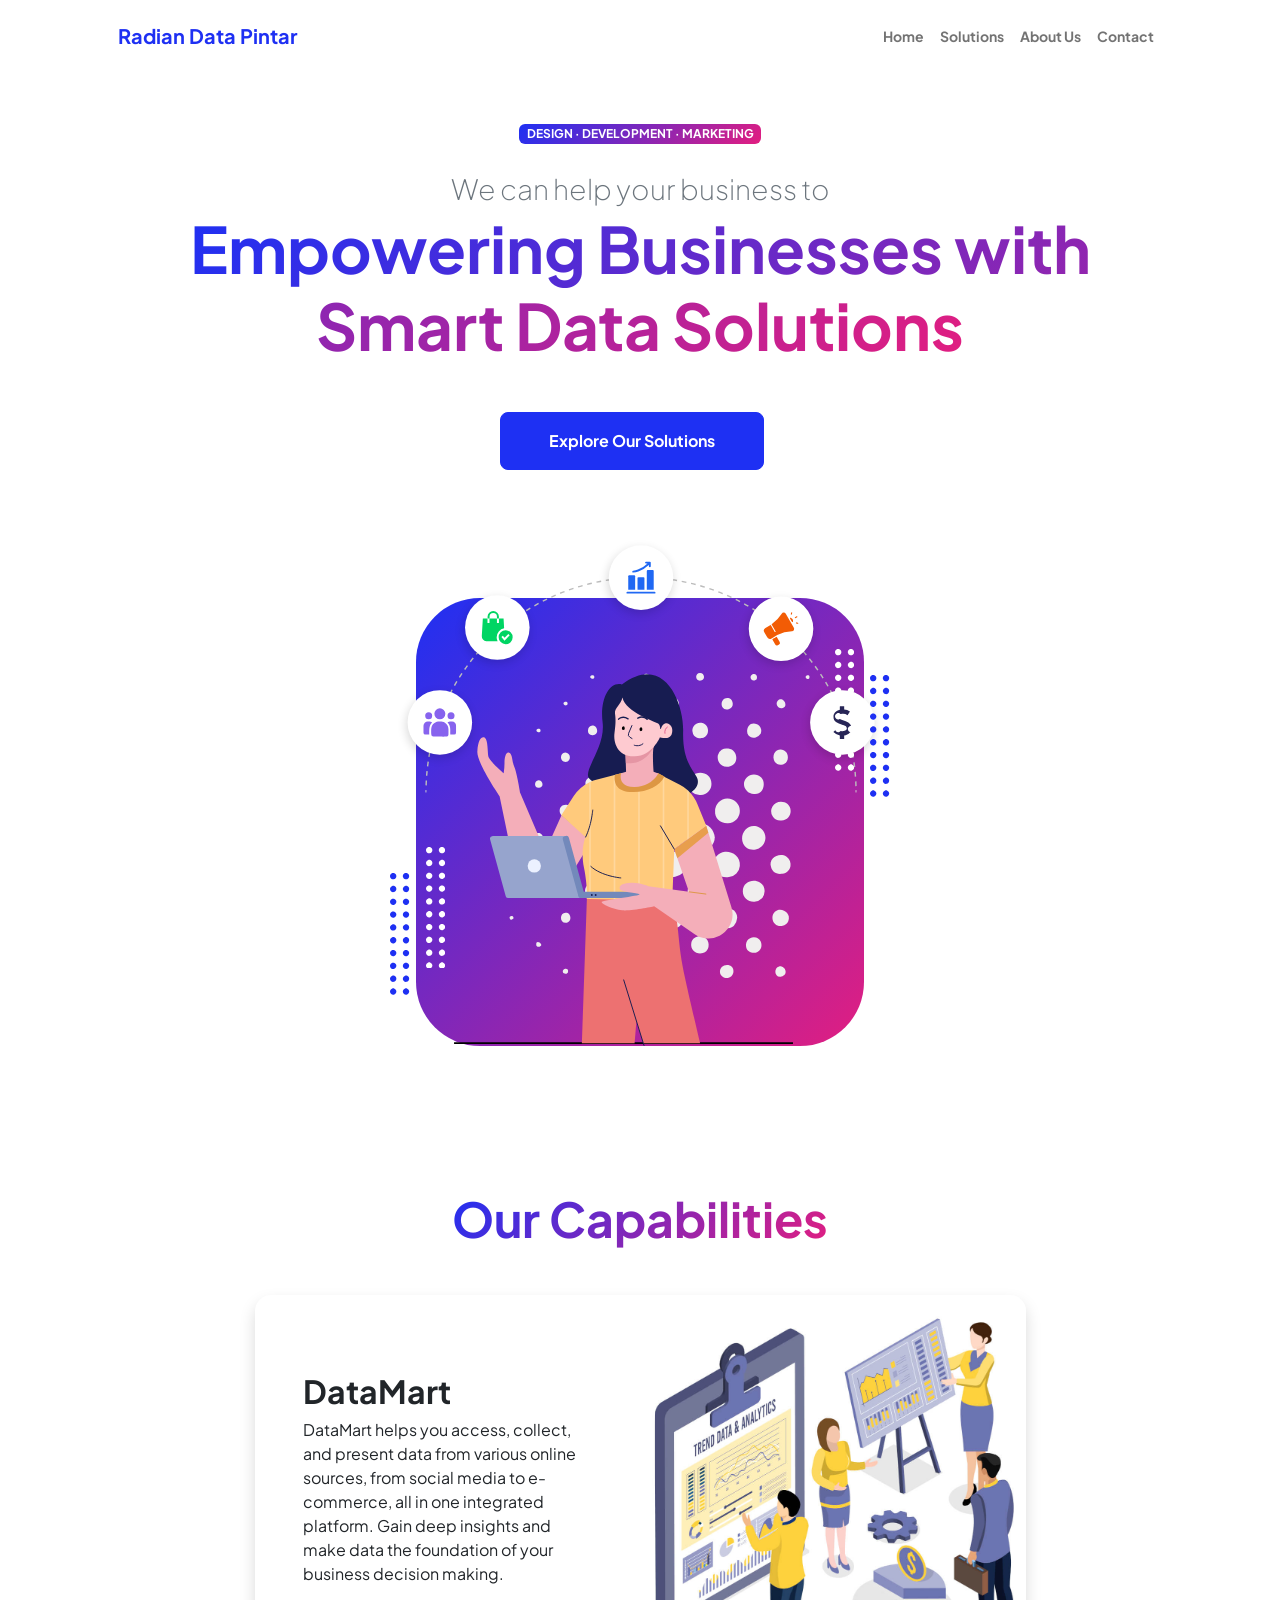
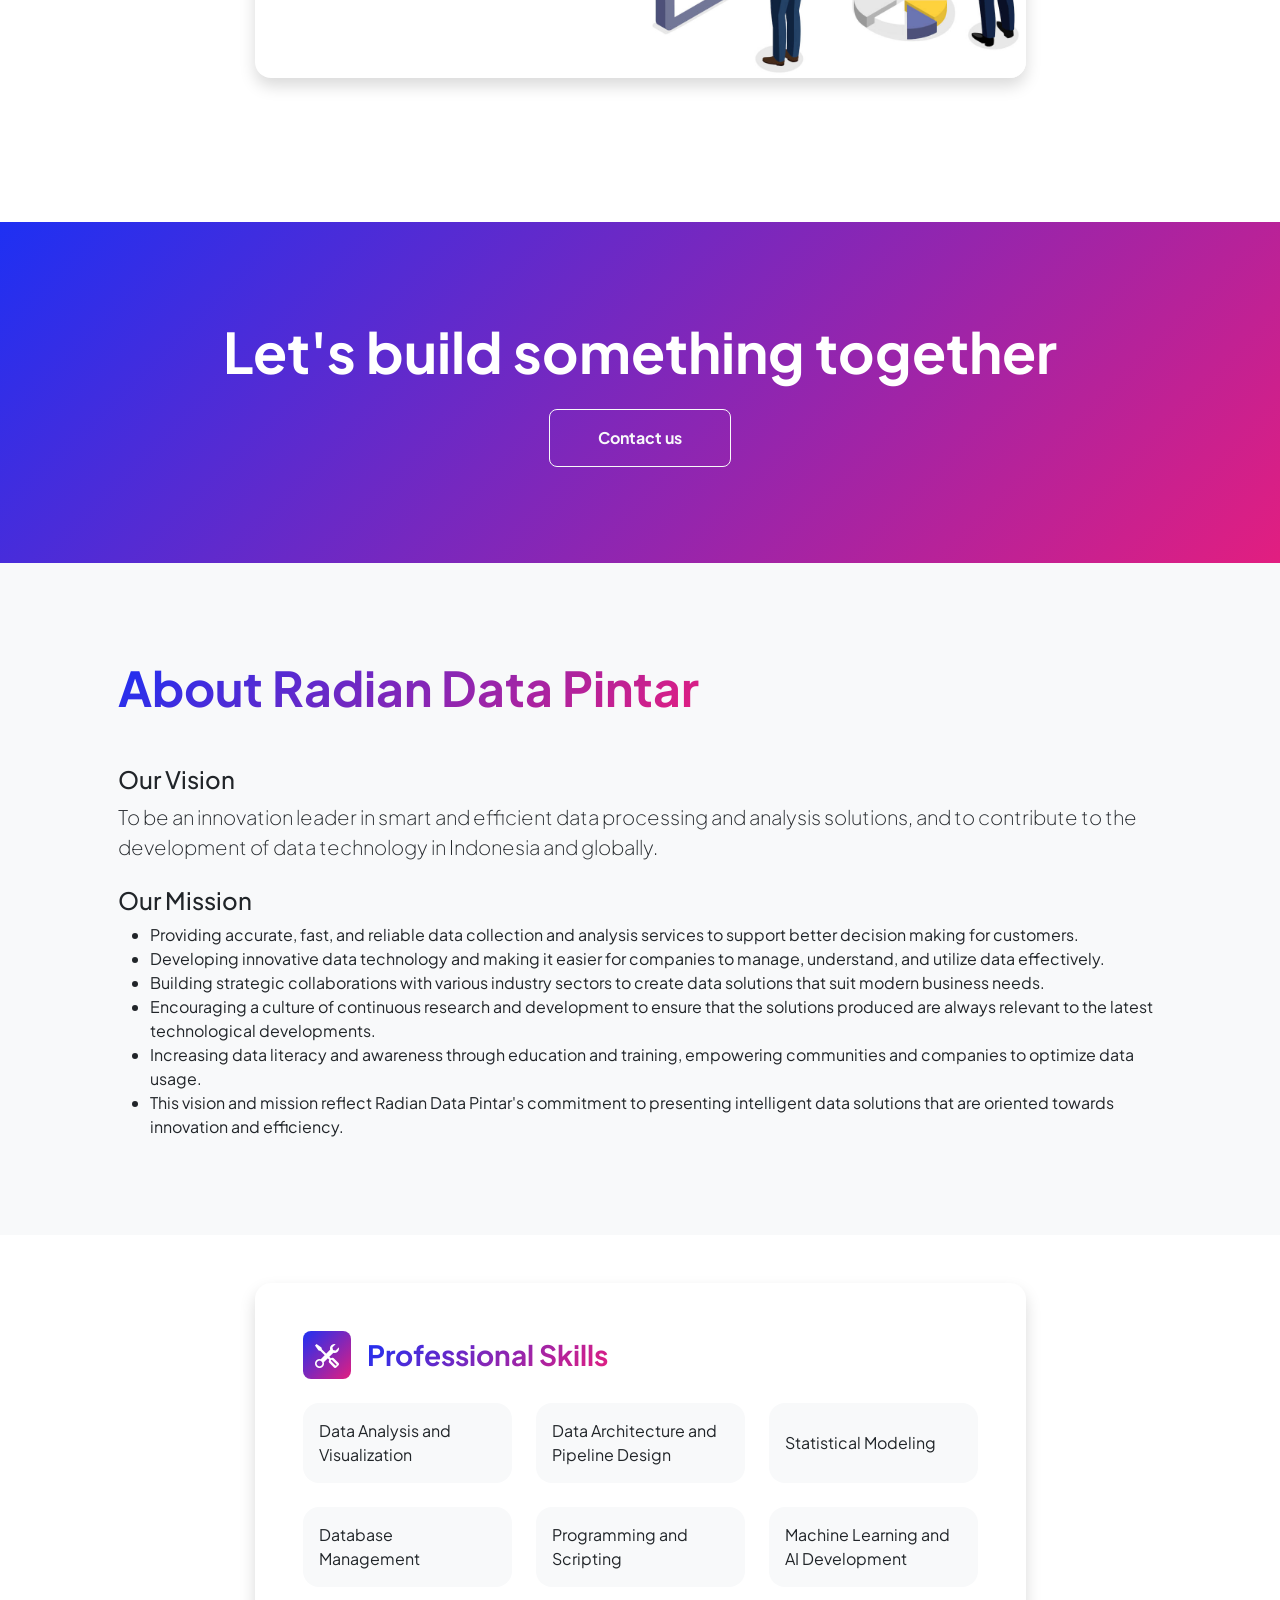
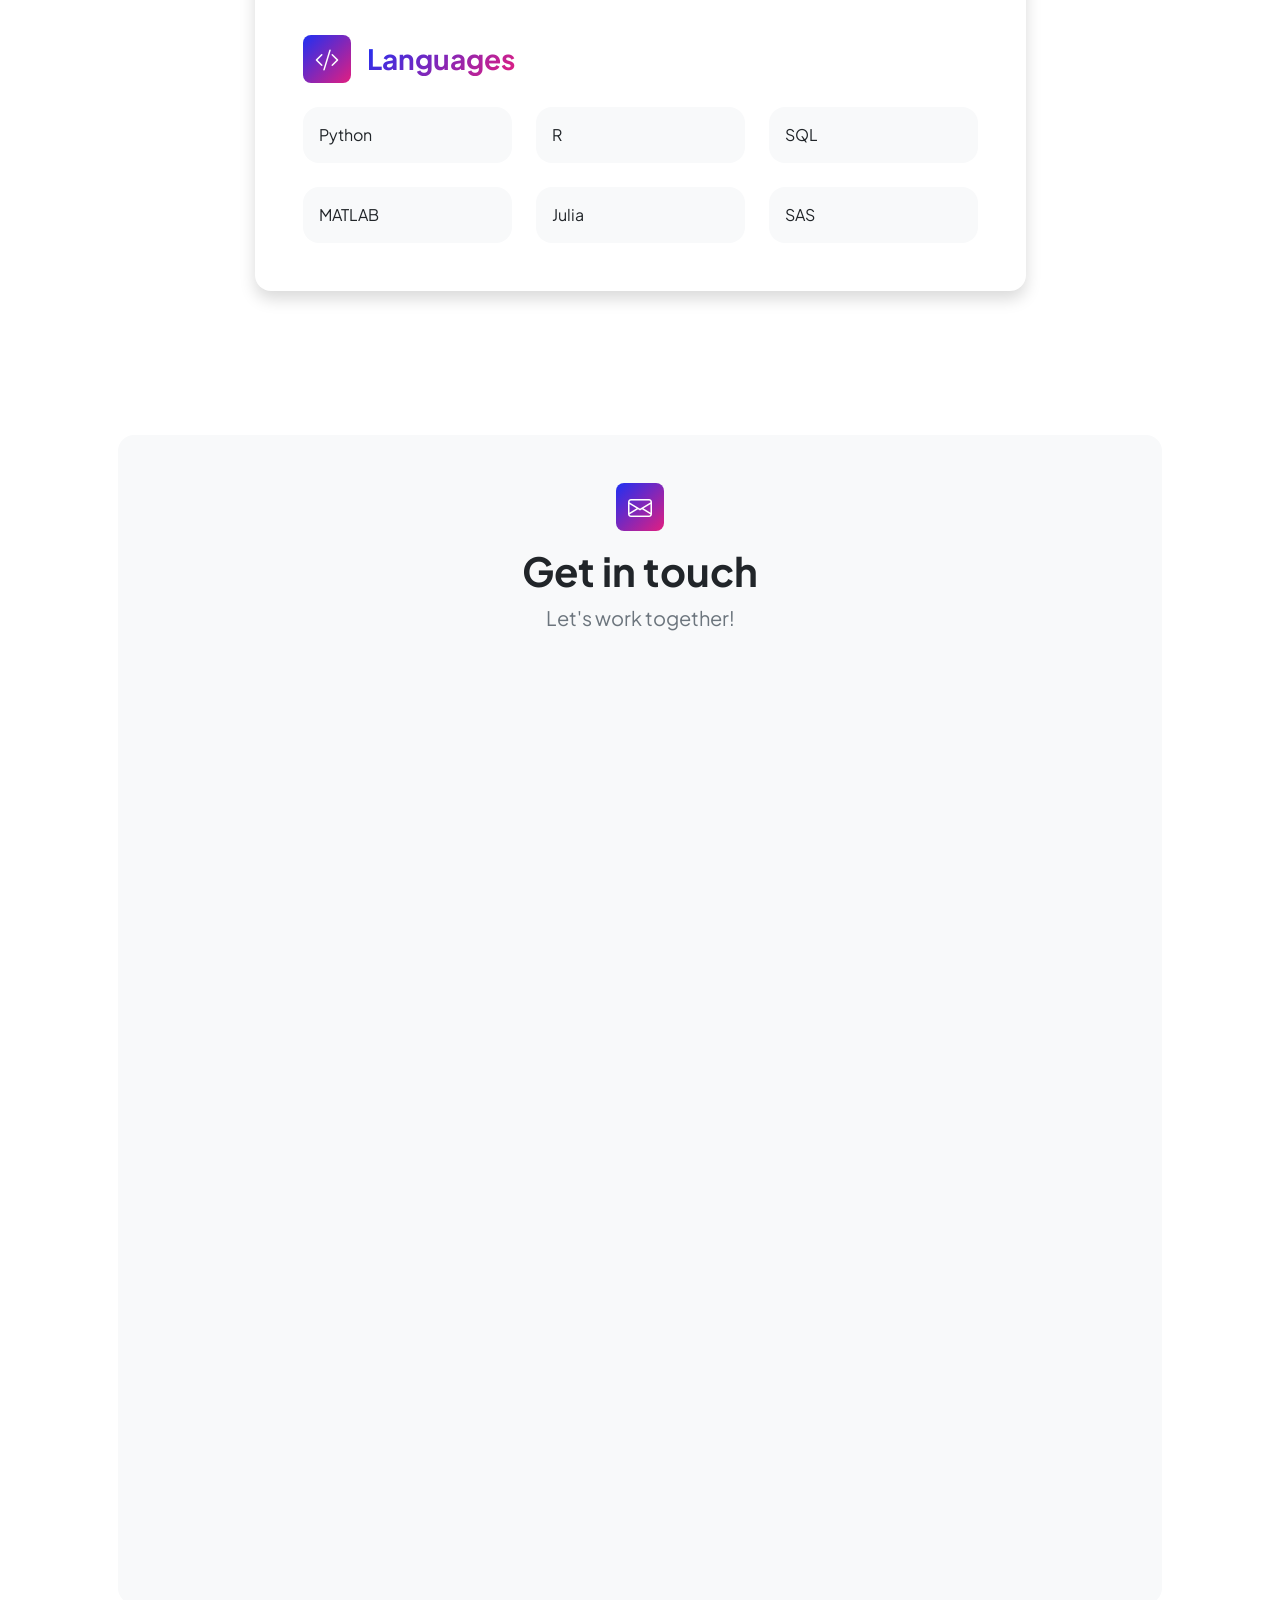
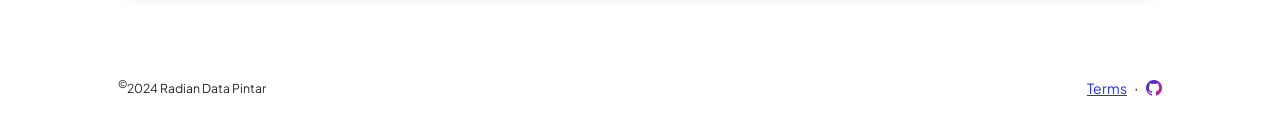
==== index.html @ e7f7e6c1 "Update single template" ====
<!DOCTYPE html>
<html lang="en">
    <head>
        <meta charset="utf-8" />
        <meta name="viewport" content="width=device-width, initial-scale=1, shrink-to-fit=no" />
        <meta name="description" content="" />
        <meta name="author" content="" />
        <title>Radian Data Pintar</title>
        <!-- Favicon-->
        <link rel="icon" type="image/x-icon" href="assets/favicon.ico" />
        <!-- Custom Google font-->
        <link rel="preconnect" href="https://fonts.googleapis.com" />
        <link rel="preconnect" href="https://fonts.gstatic.com" crossorigin />
        <link href="https://fonts.googleapis.com/css2?family=Plus+Jakarta+Sans:wght@100;200;300;400;500;600;700;800;900&amp;display=swap" rel="stylesheet" />
        <!-- Bootstrap icons-->
        <link href="https://cdn.jsdelivr.net/npm/bootstrap-icons@1.8.1/font/bootstrap-icons.css" rel="stylesheet" />
        <!-- Core theme CSS (includes Bootstrap)-->
        <link href="css/styles.css" rel="stylesheet" />
    </head>

    <body class="d-flex flex-column h-100">
        <main class="flex-shrink-0">

            <!-- Navigation-->
            <nav class="navbar navbar-expand-lg navbar-light bg-white py-3">
                <div class="container px-5">
                    <a class="navbar-brand" href="index.html"><span class="fw-bolder text-primary">Radian Data Pintar</span></a>
                    <button class="navbar-toggler" type="button" data-bs-toggle="collapse" data-bs-target="#navbarSupportedContent" aria-controls="navbarSupportedContent" aria-expanded="false" aria-label="Toggle navigation"><span class="navbar-toggler-icon"></span></button>
                    <div class="collapse navbar-collapse" id="navbarSupportedContent">
                        <ul class="navbar-nav ms-auto mb-2 mb-lg-0 small fw-bolder">
                            <li class="nav-item"><a class="nav-link" href="index.html">Home</a></li>
                            <li class="nav-item"><a class="nav-link" href="#solutions">Solutions</a></li>
                            <li class="nav-item"><a class="nav-link" href="#about">About Us</a></li>
                            <li class="nav-item"><a class="nav-link" href="#contact">Contact</a></li>
                        </ul>
                    </div>
                </div>
                </nav>

            <!-- Header-->
            <header class="py-5">
                <div class="container px-5 pb-5">
                    <div class="row gx-5 align-items-center">
                        <div class="col-xxl-5">
                            <!-- Header text content-->
                            <div class="text-center text-xxl-start">
                                <div class="badge bg-gradient-primary-to-secondary text-white mb-4">
                                    <div class="text-uppercase">Design &middot; Development &middot; Marketing</div></div>
                                <div class="fs-3 fw-light text-muted">We can help your business to</div>
                                <h1 class="display-3 fw-bolder mb-5"><span class="text-gradient d-inline">Empowering Businesses with Smart Data Solutions</span></h1>
                                <div class="d-grid gap-3 d-sm-flex justify-content-sm-center justify-content-xxl-start mb-3">
                                    <a class="btn btn-primary btn-lg px-5 py-3 me-sm-3 fs-6 fw-bolder" href="#solutions">Explore Our Solutions</a>
                                    <!-- <a class="btn btn-outline-dark btn-lg px-5 py-3 fs-6 fw-bolder"  href="#about">About Us</a> -->
                                </div>
                            </div>
                        </div>
                        <div class="col-xxl-7">
                            <!-- Header profile picture-->
                            <div class="d-flex justify-content-center mt-5 mt-xxl-0">
                                <div class="profile bg-gradient-primary-to-secondary">
                                    <!-- TIP: For best results, use a photo with a transparent background like the demo example below-->
                                    <!-- Watch a tutorial on how to do this on YouTube (link)-->
                                    <img class="profile-img" src="assets/profile.svg" alt="..." />
                                    <div class="dots-1">
                                        <!-- SVG Dots-->
                                        <svg version="1.1" xmlns="http://www.w3.org/2000/svg" xmlns:xlink="http://www.w3.org/1999/xlink" x="0px" y="0px" viewBox="0 0 191.6 1215.4" style="enable-background: new 0 0 191.6 1215.4" xml:space="preserve">
                                            <g transform="translate(0.000000,1280.000000) scale(0.100000,-0.100000)">
                                                <path d="M227.7,12788.6c-105-35-200-141-222-248c-43-206,163-412,369-369c155,32,275,190,260,339c-11,105-90,213-190,262        C383.7,12801.6,289.7,12808.6,227.7,12788.6z"></path>
                                                <path d="M1507.7,12788.6c-151-50-253-216-222-362c25-119,136-230,254-255c194-41,395,142,375,339c-11,105-90,213-190,262        C1663.7,12801.6,1569.7,12808.6,1507.7,12788.6z"></path>
                                                <path d="M227.7,11508.6c-105-35-200-141-222-248c-43-206,163-412,369-369c155,32,275,190,260,339c-11,105-90,213-190,262        C383.7,11521.6,289.7,11528.6,227.7,11508.6z"></path>
                                                <path d="M1507.7,11508.6c-151-50-253-216-222-362c25-119,136-230,254-255c194-41,395,142,375,339c-11,105-90,213-190,262        C1663.7,11521.6,1569.7,11528.6,1507.7,11508.6z"></path>
                                                <path d="M227.7,10228.6c-105-35-200-141-222-248c-43-206,163-412,369-369c155,32,275,190,260,339c-11,105-90,213-190,262        C383.7,10241.6,289.7,10248.6,227.7,10228.6z"></path>
                                                <path d="M1507.7,10228.6c-105-35-200-141-222-248c-43-206,163-412,369-369c155,32,275,190,260,339c-11,105-90,213-190,262        C1663.7,10241.6,1569.7,10248.6,1507.7,10228.6z"></path>
                                                <path d="M227.7,8948.6c-105-35-200-141-222-248c-43-206,163-412,369-369c155,32,275,190,260,339c-11,105-90,213-190,262        C383.7,8961.6,289.7,8968.6,227.7,8948.6z"></path>
                                                <path d="M1507.7,8948.6c-105-35-200-141-222-248c-43-206,163-412,369-369c155,32,275,190,260,339c-11,105-90,213-190,262        C1663.7,8961.6,1569.7,8968.6,1507.7,8948.6z"></path>
                                                <path d="M227.7,7668.6c-105-35-200-141-222-248c-43-206,163-412,369-369c155,32,275,190,260,339c-11,105-90,213-190,262        C383.7,7681.6,289.7,7688.6,227.7,7668.6z"></path>
                                                <path d="M1507.7,7668.6c-105-35-200-141-222-248c-43-206,163-412,369-369c155,32,275,190,260,339c-11,105-90,213-190,262        C1663.7,7681.6,1569.7,7688.6,1507.7,7668.6z"></path>
                                                <path d="M227.7,6388.6c-105-35-200-141-222-248c-43-206,163-412,369-369c155,32,275,190,260,339c-11,105-90,213-190,262        C383.7,6401.6,289.7,6408.6,227.7,6388.6z"></path>
                                                <path d="M1507.7,6388.6c-105-35-200-141-222-248c-43-206,163-412,369-369c155,32,275,190,260,339c-11,105-90,213-190,262        C1663.7,6401.6,1569.7,6408.6,1507.7,6388.6z"></path>
                                                <path d="M227.7,5108.6c-105-35-200-141-222-248c-43-206,163-412,369-369c155,32,275,190,260,339c-11,105-90,213-190,262        C383.7,5121.6,289.7,5128.6,227.7,5108.6z"></path>
                                                <path d="M1507.7,5108.6c-105-35-200-141-222-248c-43-206,163-412,369-369c155,32,275,190,260,339c-11,105-90,213-190,262        C1663.7,5121.6,1569.7,5128.6,1507.7,5108.6z"></path>
                                                <path d="M227.7,3828.6c-105-35-200-141-222-248c-43-206,163-412,369-369c155,32,275,190,260,339c-11,105-90,213-190,262        C383.7,3841.6,289.7,3848.6,227.7,3828.6z"></path>
                                                <path d="M1507.7,3828.6c-105-35-200-141-222-248c-43-206,163-412,369-369c155,32,275,190,260,339c-11,105-90,213-190,262        C1663.7,3841.6,1569.7,3848.6,1507.7,3828.6z"></path>
                                                <path d="M227.7,2548.6c-105-35-200-141-222-248c-43-206,163-412,369-369c155,32,275,190,260,339c-11,105-90,213-190,262        C383.7,2561.6,289.7,2568.6,227.7,2548.6z"></path>
                                                <path d="M1507.7,2548.6c-105-35-200-141-222-248c-43-206,163-412,369-369c155,32,275,190,260,339c-11,105-90,213-190,262        C1663.7,2561.6,1569.7,2568.6,1507.7,2548.6z"></path>
                                                <path d="M227.7,1268.6c-105-35-200-141-222-248c-43-206,163-412,369-369c155,32,275,190,260,339c-11,105-90,213-190,262        C383.7,1281.6,289.7,1288.6,227.7,1268.6z"></path>
                                                <path d="M1507.7,1268.6c-105-35-200-141-222-248c-43-206,163-412,369-369c155,32,275,190,260,339c-11,105-90,213-190,262        C1663.7,1281.6,1569.7,1288.6,1507.7,1268.6z"></path>
                                            </g>
                                        </svg>
                                        <!-- END of SVG dots-->
                                    </div>
                                    <div class="dots-2">
                                        <!-- SVG Dots-->
                                        <svg version="1.1" xmlns="http://www.w3.org/2000/svg" xmlns:xlink="http://www.w3.org/1999/xlink" x="0px" y="0px" viewBox="0 0 191.6 1215.4" style="enable-background: new 0 0 191.6 1215.4" xml:space="preserve">
                                            <g transform="translate(0.000000,1280.000000) scale(0.100000,-0.100000)">
                                                <path d="M227.7,12788.6c-105-35-200-141-222-248c-43-206,163-412,369-369c155,32,275,190,260,339c-11,105-90,213-190,262        C383.7,12801.6,289.7,12808.6,227.7,12788.6z"></path>
                                                <path d="M1507.7,12788.6c-151-50-253-216-222-362c25-119,136-230,254-255c194-41,395,142,375,339c-11,105-90,213-190,262        C1663.7,12801.6,1569.7,12808.6,1507.7,12788.6z"></path>
                                                <path d="M227.7,11508.6c-105-35-200-141-222-248c-43-206,163-412,369-369c155,32,275,190,260,339c-11,105-90,213-190,262        C383.7,11521.6,289.7,11528.6,227.7,11508.6z"></path>
                                                <path d="M1507.7,11508.6c-151-50-253-216-222-362c25-119,136-230,254-255c194-41,395,142,375,339c-11,105-90,213-190,262        C1663.7,11521.6,1569.7,11528.6,1507.7,11508.6z"></path>
                                                <path d="M227.7,10228.6c-105-35-200-141-222-248c-43-206,163-412,369-369c155,32,275,190,260,339c-11,105-90,213-190,262        C383.7,10241.6,289.7,10248.6,227.7,10228.6z"></path>
                                                <path d="M1507.7,10228.6c-105-35-200-141-222-248c-43-206,163-412,369-369c155,32,275,190,260,339c-11,105-90,213-190,262        C1663.7,10241.6,1569.7,10248.6,1507.7,10228.6z"></path>
                                                <path d="M227.7,8948.6c-105-35-200-141-222-248c-43-206,163-412,369-369c155,32,275,190,260,339c-11,105-90,213-190,262        C383.7,8961.6,289.7,8968.6,227.7,8948.6z"></path>
                                                <path d="M1507.7,8948.6c-105-35-200-141-222-248c-43-206,163-412,369-369c155,32,275,190,260,339c-11,105-90,213-190,262        C1663.7,8961.6,1569.7,8968.6,1507.7,8948.6z"></path>
                                                <path d="M227.7,7668.6c-105-35-200-141-222-248c-43-206,163-412,369-369c155,32,275,190,260,339c-11,105-90,213-190,262        C383.7,7681.6,289.7,7688.6,227.7,7668.6z"></path>
                                                <path d="M1507.7,7668.6c-105-35-200-141-222-248c-43-206,163-412,369-369c155,32,275,190,260,339c-11,105-90,213-190,262        C1663.7,7681.6,1569.7,7688.6,1507.7,7668.6z"></path>
                                                <path d="M227.7,6388.6c-105-35-200-141-222-248c-43-206,163-412,369-369c155,32,275,190,260,339c-11,105-90,213-190,262        C383.7,6401.6,289.7,6408.6,227.7,6388.6z"></path>
                                                <path d="M1507.7,6388.6c-105-35-200-141-222-248c-43-206,163-412,369-369c155,32,275,190,260,339c-11,105-90,213-190,262        C1663.7,6401.6,1569.7,6408.6,1507.7,6388.6z"></path>
                                                <path d="M227.7,5108.6c-105-35-200-141-222-248c-43-206,163-412,369-369c155,32,275,190,260,339c-11,105-90,213-190,262        C383.7,5121.6,289.7,5128.6,227.7,5108.6z"></path>
                                                <path d="M1507.7,5108.6c-105-35-200-141-222-248c-43-206,163-412,369-369c155,32,275,190,260,339c-11,105-90,213-190,262        C1663.7,5121.6,1569.7,5128.6,1507.7,5108.6z"></path>
                                                <path d="M227.7,3828.6c-105-35-200-141-222-248c-43-206,163-412,369-369c155,32,275,190,260,339c-11,105-90,213-190,262        C383.7,3841.6,289.7,3848.6,227.7,3828.6z"></path>
                                                <path d="M1507.7,3828.6c-105-35-200-141-222-248c-43-206,163-412,369-369c155,32,275,190,260,339c-11,105-90,213-190,262        C1663.7,3841.6,1569.7,3848.6,1507.7,3828.6z"></path>
                                                <path d="M227.7,2548.6c-105-35-200-141-222-248c-43-206,163-412,369-369c155,32,275,190,260,339c-11,105-90,213-190,262        C383.7,2561.6,289.7,2568.6,227.7,2548.6z"></path>
                                                <path d="M1507.7,2548.6c-105-35-200-141-222-248c-43-206,163-412,369-369c155,32,275,190,260,339c-11,105-90,213-190,262        C1663.7,2561.6,1569.7,2568.6,1507.7,2548.6z"></path>
                                                <path d="M227.7,1268.6c-105-35-200-141-222-248c-43-206,163-412,369-369c155,32,275,190,260,339c-11,105-90,213-190,262        C383.7,1281.6,289.7,1288.6,227.7,1268.6z"></path>
                                                <path d="M1507.7,1268.6c-105-35-200-141-222-248c-43-206,163-412,369-369c155,32,275,190,260,339c-11,105-90,213-190,262        C1663.7,1281.6,1569.7,1288.6,1507.7,1268.6z"></path>
                                            </g>
                                        </svg>
                                        <!-- END of SVG dots-->
                                    </div>
                                    <div class="dots-3">
                                        <!-- SVG Dots-->
                                        <svg version="1.1" xmlns="http://www.w3.org/2000/svg" xmlns:xlink="http://www.w3.org/1999/xlink" x="0px" y="0px" viewBox="0 0 191.6 1215.4" style="enable-background: new 0 0 191.6 1215.4" xml:space="preserve">
                                            <g transform="translate(0.000000,1280.000000) scale(0.100000,-0.100000)">
                                                <path d="M227.7,12788.6c-105-35-200-141-222-248c-43-206,163-412,369-369c155,32,275,190,260,339c-11,105-90,213-190,262        C383.7,12801.6,289.7,12808.6,227.7,12788.6z"></path>
                                                <path d="M1507.7,12788.6c-151-50-253-216-222-362c25-119,136-230,254-255c194-41,395,142,375,339c-11,105-90,213-190,262        C1663.7,12801.6,1569.7,12808.6,1507.7,12788.6z"></path>
                                                <path d="M227.7,11508.6c-105-35-200-141-222-248c-43-206,163-412,369-369c155,32,275,190,260,339c-11,105-90,213-190,262        C383.7,11521.6,289.7,11528.6,227.7,11508.6z"></path>
                                                <path d="M1507.7,11508.6c-151-50-253-216-222-362c25-119,136-230,254-255c194-41,395,142,375,339c-11,105-90,213-190,262        C1663.7,11521.6,1569.7,11528.6,1507.7,11508.6z"></path>
                                                <path d="M227.7,10228.6c-105-35-200-141-222-248c-43-206,163-412,369-369c155,32,275,190,260,339c-11,105-90,213-190,262        C383.7,10241.6,289.7,10248.6,227.7,10228.6z"></path>
                                                <path d="M1507.7,10228.6c-105-35-200-141-222-248c-43-206,163-412,369-369c155,32,275,190,260,339c-11,105-90,213-190,262        C1663.7,10241.6,1569.7,10248.6,1507.7,10228.6z"></path>
                                                <path d="M227.7,8948.6c-105-35-200-141-222-248c-43-206,163-412,369-369c155,32,275,190,260,339c-11,105-90,213-190,262        C383.7,8961.6,289.7,8968.6,227.7,8948.6z"></path>
                                                <path d="M1507.7,8948.6c-105-35-200-141-222-248c-43-206,163-412,369-369c155,32,275,190,260,339c-11,105-90,213-190,262        C1663.7,8961.6,1569.7,8968.6,1507.7,8948.6z"></path>
                                                <path d="M227.7,7668.6c-105-35-200-141-222-248c-43-206,163-412,369-369c155,32,275,190,260,339c-11,105-90,213-190,262        C383.7,7681.6,289.7,7688.6,227.7,7668.6z"></path>
                                                <path d="M1507.7,7668.6c-105-35-200-141-222-248c-43-206,163-412,369-369c155,32,275,190,260,339c-11,105-90,213-190,262        C1663.7,7681.6,1569.7,7688.6,1507.7,7668.6z"></path>
                                                <path d="M227.7,6388.6c-105-35-200-141-222-248c-43-206,163-412,369-369c155,32,275,190,260,339c-11,105-90,213-190,262        C383.7,6401.6,289.7,6408.6,227.7,6388.6z"></path>
                                                <path d="M1507.7,6388.6c-105-35-200-141-222-248c-43-206,163-412,369-369c155,32,275,190,260,339c-11,105-90,213-190,262        C1663.7,6401.6,1569.7,6408.6,1507.7,6388.6z"></path>
                                                <path d="M227.7,5108.6c-105-35-200-141-222-248c-43-206,163-412,369-369c155,32,275,190,260,339c-11,105-90,213-190,262        C383.7,5121.6,289.7,5128.6,227.7,5108.6z"></path>
                                                <path d="M1507.7,5108.6c-105-35-200-141-222-248c-43-206,163-412,369-369c155,32,275,190,260,339c-11,105-90,213-190,262        C1663.7,5121.6,1569.7,5128.6,1507.7,5108.6z"></path>
                                                <path d="M227.7,3828.6c-105-35-200-141-222-248c-43-206,163-412,369-369c155,32,275,190,260,339c-11,105-90,213-190,262        C383.7,3841.6,289.7,3848.6,227.7,3828.6z"></path>
                                                <path d="M1507.7,3828.6c-105-35-200-141-222-248c-43-206,163-412,369-369c155,32,275,190,260,339c-11,105-90,213-190,262        C1663.7,3841.6,1569.7,3848.6,1507.7,3828.6z"></path>
                                                <path d="M227.7,2548.6c-105-35-200-141-222-248c-43-206,163-412,369-369c155,32,275,190,260,339c-11,105-90,213-190,262        C383.7,2561.6,289.7,2568.6,227.7,2548.6z"></path>
                                                <path d="M1507.7,2548.6c-105-35-200-141-222-248c-43-206,163-412,369-369c155,32,275,190,260,339c-11,105-90,213-190,262        C1663.7,2561.6,1569.7,2568.6,1507.7,2548.6z"></path>
                                                <path d="M227.7,1268.6c-105-35-200-141-222-248c-43-206,163-412,369-369c155,32,275,190,260,339c-11,105-90,213-190,262        C383.7,1281.6,289.7,1288.6,227.7,1268.6z"></path>
                                                <path d="M1507.7,1268.6c-105-35-200-141-222-248c-43-206,163-412,369-369c155,32,275,190,260,339c-11,105-90,213-190,262        C1663.7,1281.6,1569.7,1288.6,1507.7,1268.6z"></path>
                                            </g>
                                        </svg>
                                        <!-- END of SVG dots-->
                                    </div>
                                    <div class="dots-4">
                                        <!-- SVG Dots-->
                                        <svg version="1.1" xmlns="http://www.w3.org/2000/svg" xmlns:xlink="http://www.w3.org/1999/xlink" x="0px" y="0px" viewBox="0 0 191.6 1215.4" style="enable-background: new 0 0 191.6 1215.4" xml:space="preserve">
                                            <g transform="translate(0.000000,1280.000000) scale(0.100000,-0.100000)">
                                                <path d="M227.7,12788.6c-105-35-200-141-222-248c-43-206,163-412,369-369c155,32,275,190,260,339c-11,105-90,213-190,262        C383.7,12801.6,289.7,12808.6,227.7,12788.6z"></path>
                                                <path d="M1507.7,12788.6c-151-50-253-216-222-362c25-119,136-230,254-255c194-41,395,142,375,339c-11,105-90,213-190,262        C1663.7,12801.6,1569.7,12808.6,1507.7,12788.6z"></path>
                                                <path d="M227.7,11508.6c-105-35-200-141-222-248c-43-206,163-412,369-369c155,32,275,190,260,339c-11,105-90,213-190,262        C383.7,11521.6,289.7,11528.6,227.7,11508.6z"></path>
                                                <path d="M1507.7,11508.6c-151-50-253-216-222-362c25-119,136-230,254-255c194-41,395,142,375,339c-11,105-90,213-190,262        C1663.7,11521.6,1569.7,11528.6,1507.7,11508.6z"></path>
                                                <path d="M227.7,10228.6c-105-35-200-141-222-248c-43-206,163-412,369-369c155,32,275,190,260,339c-11,105-90,213-190,262        C383.7,10241.6,289.7,10248.6,227.7,10228.6z"></path>
                                                <path d="M1507.7,10228.6c-105-35-200-141-222-248c-43-206,163-412,369-369c155,32,275,190,260,339c-11,105-90,213-190,262        C1663.7,10241.6,1569.7,10248.6,1507.7,10228.6z"></path>
                                                <path d="M227.7,8948.6c-105-35-200-141-222-248c-43-206,163-412,369-369c155,32,275,190,260,339c-11,105-90,213-190,262        C383.7,8961.6,289.7,8968.6,227.7,8948.6z"></path>
                                                <path d="M1507.7,8948.6c-105-35-200-141-222-248c-43-206,163-412,369-369c155,32,275,190,260,339c-11,105-90,213-190,262        C1663.7,8961.6,1569.7,8968.6,1507.7,8948.6z"></path>
                                                <path d="M227.7,7668.6c-105-35-200-141-222-248c-43-206,163-412,369-369c155,32,275,190,260,339c-11,105-90,213-190,262        C383.7,7681.6,289.7,7688.6,227.7,7668.6z"></path>
                                                <path d="M1507.7,7668.6c-105-35-200-141-222-248c-43-206,163-412,369-369c155,32,275,190,260,339c-11,105-90,213-190,262        C1663.7,7681.6,1569.7,7688.6,1507.7,7668.6z"></path>
                                                <path d="M227.7,6388.6c-105-35-200-141-222-248c-43-206,163-412,369-369c155,32,275,190,260,339c-11,105-90,213-190,262        C383.7,6401.6,289.7,6408.6,227.7,6388.6z"></path>
                                                <path d="M1507.7,6388.6c-105-35-200-141-222-248c-43-206,163-412,369-369c155,32,275,190,260,339c-11,105-90,213-190,262        C1663.7,6401.6,1569.7,6408.6,1507.7,6388.6z"></path>
                                                <path d="M227.7,5108.6c-105-35-200-141-222-248c-43-206,163-412,369-369c155,32,275,190,260,339c-11,105-90,213-190,262        C383.7,5121.6,289.7,5128.6,227.7,5108.6z"></path>
                                                <path d="M1507.7,5108.6c-105-35-200-141-222-248c-43-206,163-412,369-369c155,32,275,190,260,339c-11,105-90,213-190,262        C1663.7,5121.6,1569.7,5128.6,1507.7,5108.6z"></path>
                                                <path d="M227.7,3828.6c-105-35-200-141-222-248c-43-206,163-412,369-369c155,32,275,190,260,339c-11,105-90,213-190,262        C383.7,3841.6,289.7,3848.6,227.7,3828.6z"></path>
                                                <path d="M1507.7,3828.6c-105-35-200-141-222-248c-43-206,163-412,369-369c155,32,275,190,260,339c-11,105-90,213-190,262        C1663.7,3841.6,1569.7,3848.6,1507.7,3828.6z"></path>
                                                <path d="M227.7,2548.6c-105-35-200-141-222-248c-43-206,163-412,369-369c155,32,275,190,260,339c-11,105-90,213-190,262        C383.7,2561.6,289.7,2568.6,227.7,2548.6z"></path>
                                                <path d="M1507.7,2548.6c-105-35-200-141-222-248c-43-206,163-412,369-369c155,32,275,190,260,339c-11,105-90,213-190,262        C1663.7,2561.6,1569.7,2568.6,1507.7,2548.6z"></path>
                                                <path d="M227.7,1268.6c-105-35-200-141-222-248c-43-206,163-412,369-369c155,32,275,190,260,339c-11,105-90,213-190,262        C383.7,1281.6,289.7,1288.6,227.7,1268.6z"></path>
                                                <path d="M1507.7,1268.6c-105-35-200-141-222-248c-43-206,163-412,369-369c155,32,275,190,260,339c-11,105-90,213-190,262        C1663.7,1281.6,1569.7,1288.6,1507.7,1268.6z"></path>
                                            </g>
                                        </svg>
                                        <!-- END of SVG dots-->
                                    </div>
                                </div>
                            </div>
                        </div>
                    </div>
                </div>
            </header>

            <!-- Solutions Section-->
            <section id="solutions" class="py-5">
                <div class="container px-5 mb-5">
                    <div class="text-center mb-5">
                        <h1 class="display-5 fw-bolder mb-0"><span class="text-gradient d-inline">Our Capabilities</span></h1>
                    </div>
                    <div class="row gx-5 justify-content-center">
                        <div class="col-lg-11 col-xl-9 col-xxl-8">
                            <!-- Project Card 1-->
                            <div class="card overflow-hidden shadow rounded-4 border-0 mb-5">
                                <div class="card-body p-0">
                                    <div class="d-flex align-items-center">
                                        <div class="p-5">
                                            <h2 class="fw-bolder">DataMart</h2>
                                            <p>DataMart helps you access, collect, and present data from various online sources, from social media to e-commerce, all in one integrated platform. Gain deep insights and make data the foundation of your business decision making.</p>
                                        </div>
                                        <img class="img-fluid" src="assets/dm.jpg" alt="dm" width="50%"/>
                                    </div>
                                </div>
                            </div>
                            
                        </div>
                    </div>
                </div>
            </section>
            <!-- Call to action section-->
            <section class="py-5 bg-gradient-primary-to-secondary text-white">
                <div class="container px-5 my-5">
                    <div class="text-center">
                        <h2 class="display-4 fw-bolder mb-4">Let's build something together</h2>
                        <a class="btn btn-outline-light btn-lg px-5 py-3 fs-6 fw-bolder" href="#contact">Contact us</a>
                    </div>
                </div>
            </section>


            <!-- About Section-->
            <section id="about" class="bg-light py-5">
                <div class="container px-5">
                    <div class="row gx-5 justify-content-center">
                        <div class="col-xxl-8">
                            <div class="my-5">
                                <h2 class="display-5 fw-bolder mb-5"><span class="text-gradient d-inline">About Radian Data Pintar</span></h2>
                                <h4>Our Vision</h4>
                                <p class="lead fw-light mb-4">To be an innovation leader in smart and efficient data processing and analysis solutions, and to contribute to the development of data technology in Indonesia and globally.</p>
                                <h4>Our Mission</h4>
                                <ul>
                                    <li>Providing accurate, fast, and reliable data collection and analysis services to support better decision making for customers.</li>
                                    <li>Developing innovative data technology and making it easier for companies to manage, understand, and utilize data effectively.</li>
                                    <li>Building strategic collaborations with various industry sectors to create data solutions that suit modern business needs.</li>
                                    <li>Encouraging a culture of continuous research and development to ensure that the solutions produced are always relevant to the latest technological developments.</li>
                                    <li>Increasing data literacy and awareness through education and training, empowering communities and companies to optimize data usage.</li>
                                    <li>This vision and mission reflect Radian Data Pintar's commitment to presenting intelligent data solutions that are oriented towards innovation and efficiency.</li>
                                </ul>
                                <!-- <div class="d-flex justify-content-center fs-2 gap-4">
                                    <a class="text-gradient" href="#!"><i class="bi bi-twitter"></i></a>
                                    <a class="text-gradient" href="#!"><i class="bi bi-linkedin"></i></a>
                                    <a class="text-gradient" href="#!"><i class="bi bi-github"></i></a>
                                </div> -->
                            </div>
                        </div>
                    </div>
                </div>
            </section>
            <!-- Sub About -->
            <div class="container px-5 my-5">
                <!-- <div class="text-center mb-5">
                    <h1 class="display-5 fw-bolder mb-0"><span class="text-gradient d-inline">Resume</span></h1>
                </div> -->
                <div class="row gx-5 justify-content-center">
                    <div class="col-lg-11 col-xl-9 col-xxl-8">
                        
                        <!-- Skills Section-->
                        <section>
                            <!-- Skillset Card-->
                            <div class="card shadow border-0 rounded-4 mb-5">
                                <div class="card-body p-5">
                                    <!-- Professional skills list-->
                                    <div class="mb-5">
                                        <div class="d-flex align-items-center mb-4">
                                            <div class="feature bg-primary bg-gradient-primary-to-secondary text-white rounded-3 me-3"><i class="bi bi-tools"></i></div>
                                            <h3 class="fw-bolder mb-0"><span class="text-gradient d-inline">Professional Skills</span></h3>
                                        </div>
                                        <div class="row row-cols-1 row-cols-md-3 mb-4">
                                            <div class="col mb-4 mb-md-0"><div class="d-flex align-items-center bg-light rounded-4 p-3 h-100">Data Analysis and Visualization</div></div>
                                            <div class="col"><div class="d-flex align-items-center bg-light rounded-4 p-3 h-100">Data Architecture and Pipeline Design</div></div>
                                            <div class="col mb-4 mb-md-0"><div class="d-flex align-items-center bg-light rounded-4 p-3 h-100">Statistical Modeling</div></div>

                                        </div>
                                        <div class="row row-cols-1 row-cols-md-3">
                                            <div class="col mb-4 mb-md-0"><div class="d-flex align-items-center bg-light rounded-4 p-3 h-100">Database Management</div></div>
                                            <div class="col mb-4 mb-md-0"><div class="d-flex align-items-center bg-light rounded-4 p-3 h-100">Programming and Scripting</div></div>
                                            <div class="col"><div class="d-flex align-items-center bg-light rounded-4 p-3 h-100">Machine Learning and AI Development</div></div>
                                        </div>
                                    </div>
                                    <!-- Languages list-->
                                    <div class="mb-0">
                                        <div class="d-flex align-items-center mb-4">
                                            <div class="feature bg-primary bg-gradient-primary-to-secondary text-white rounded-3 me-3"><i class="bi bi-code-slash"></i></div>
                                            <h3 class="fw-bolder mb-0"><span class="text-gradient d-inline">Languages</span></h3>
                                        </div>
                                        <div class="row row-cols-1 row-cols-md-3 mb-4">
                                            <div class="col mb-4 mb-md-0"><div class="d-flex align-items-center bg-light rounded-4 p-3 h-100">Python</div></div>
                                            <div class="col mb-4 mb-md-0"><div class="d-flex align-items-center bg-light rounded-4 p-3 h-100">R</div></div>
                                            <div class="col"><div class="d-flex align-items-center bg-light rounded-4 p-3 h-100">SQL</div></div>
                                        </div>
                                        <div class="row row-cols-1 row-cols-md-3">
                                            <div class="col mb-4 mb-md-0"><div class="d-flex align-items-center bg-light rounded-4 p-3 h-100">MATLAB</div></div>
                                            <div class="col mb-4 mb-md-0"><div class="d-flex align-items-center bg-light rounded-4 p-3 h-100">Julia</div></div>
                                            <div class="col"><div class="d-flex align-items-center bg-light rounded-4 p-3 h-100">SAS</div></div>
                                        </div>
                                    </div>
                                </div>
                            </div>
                        </section>
                    </div>
                </div>
            </div>


            <!-- Contact -->
            <section id="contact" class="py-5">
                <div class="container px-5">
                    <!-- Contact form-->
                    <div class="bg-light rounded-4 py-5 px-4 px-md-5">
                        <div class="text-center mb-5">
                            <div class="feature bg-primary bg-gradient-primary-to-secondary text-white rounded-3 mb-3"><i class="bi bi-envelope"></i></div>
                            <h1 class="fw-bolder">Get in touch</h1>
                            <p class="lead fw-normal text-muted mb-0">Let's work together!</p>
                        </div>
                        <div class="row gx-5 justify-content-center">
                            <div class="col-lg-8 col-xl-6">
                                
                                <iframe src="https://docs.google.com/forms/d/e/1FAIpQLSdYZCswPKUDxiWkvQtCsJc5fj5cIC3OUfL1HqC-O1oWEoBk3w/viewform?embedded=true" width="640" height="821" frameborder="0" marginheight="0" marginwidth="0">Loading…</iframe>

                               
                            </div>
                        </div>

                        <div class="row justify-content-center mt-5">
                            <div class="d-flex justify-content-center fs-2 gap-4">
                                <!-- <a class="text-gradient" href="#!"><i class="bi bi-twitter"></i></a>
                                <a class="text-gradient" href="#!"><i class="bi bi-linkedin"></i></a> -->
                                <!-- <a class="text-gradient" href="https://github.com/radianapp" target="_blank"><i class="bi bi-github"></i></a> -->
                            </div>
                        </div>
                    </div>
                </div>
            </section>
            
            

        </main>

        <!-- Footer-->
        <footer class="bg-white py-4 mt-auto">
            <div class="container px-5">
                <div class="row align-items-center justify-content-between flex-column flex-sm-row">
                    <div class="col-auto"><div class="small m-0"><sup>&copy;</sup><small>2024 Radian Data Pintar</small></div></div>
                    <div class="col-auto">
                        <a class="small" href="terms.html">Terms</a>
                        <span class="mx-1">&middot;</span>
                        <a class="text-gradient" href="https://github.com/radianapp" target="_blank"><i class="bi bi-github"></i></a>
                    </div>
                </div>
            </div>
        </footer>
        <!-- Bootstrap core JS-->
        <script src="https://cdn.jsdelivr.net/npm/bootstrap@5.2.3/dist/js/bootstrap.bundle.min.js"></script>
        <!-- Core theme JS-->
        <script src="js/scripts.js"></script>
    </body>

</html>
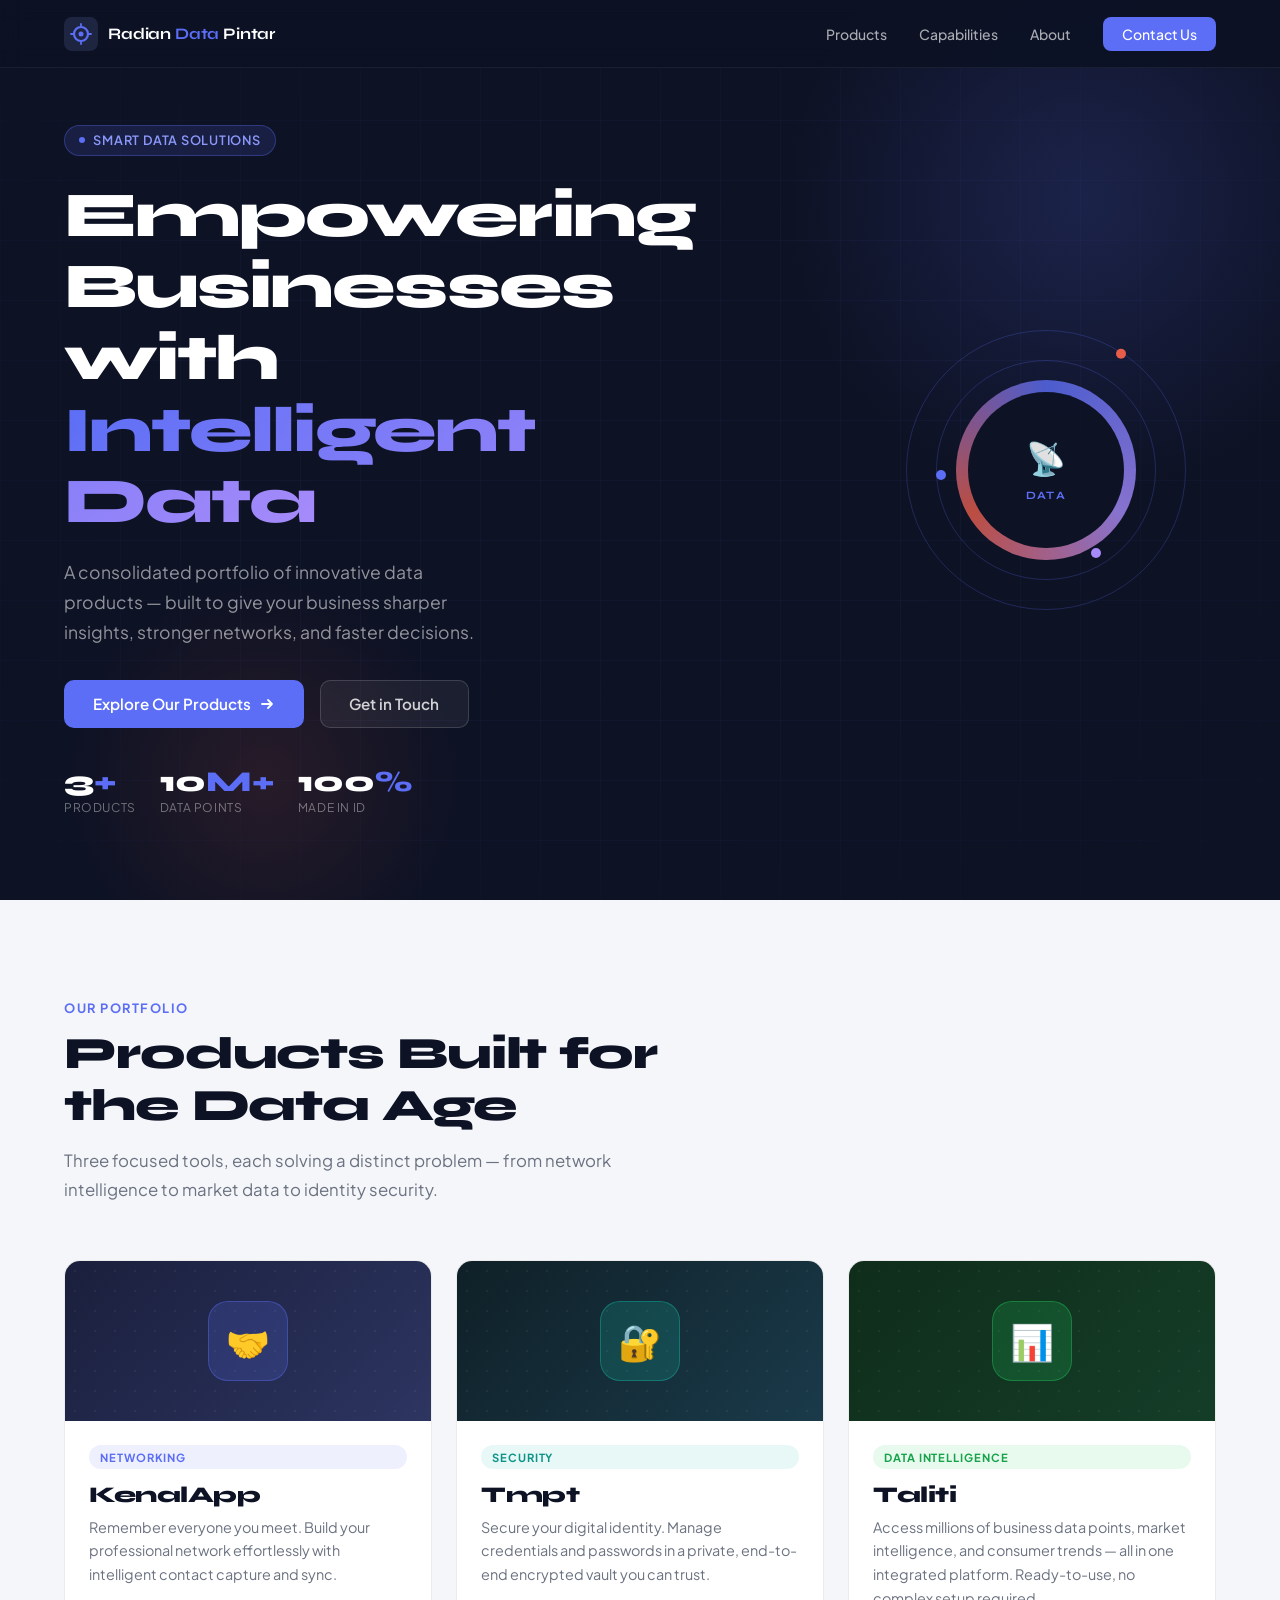
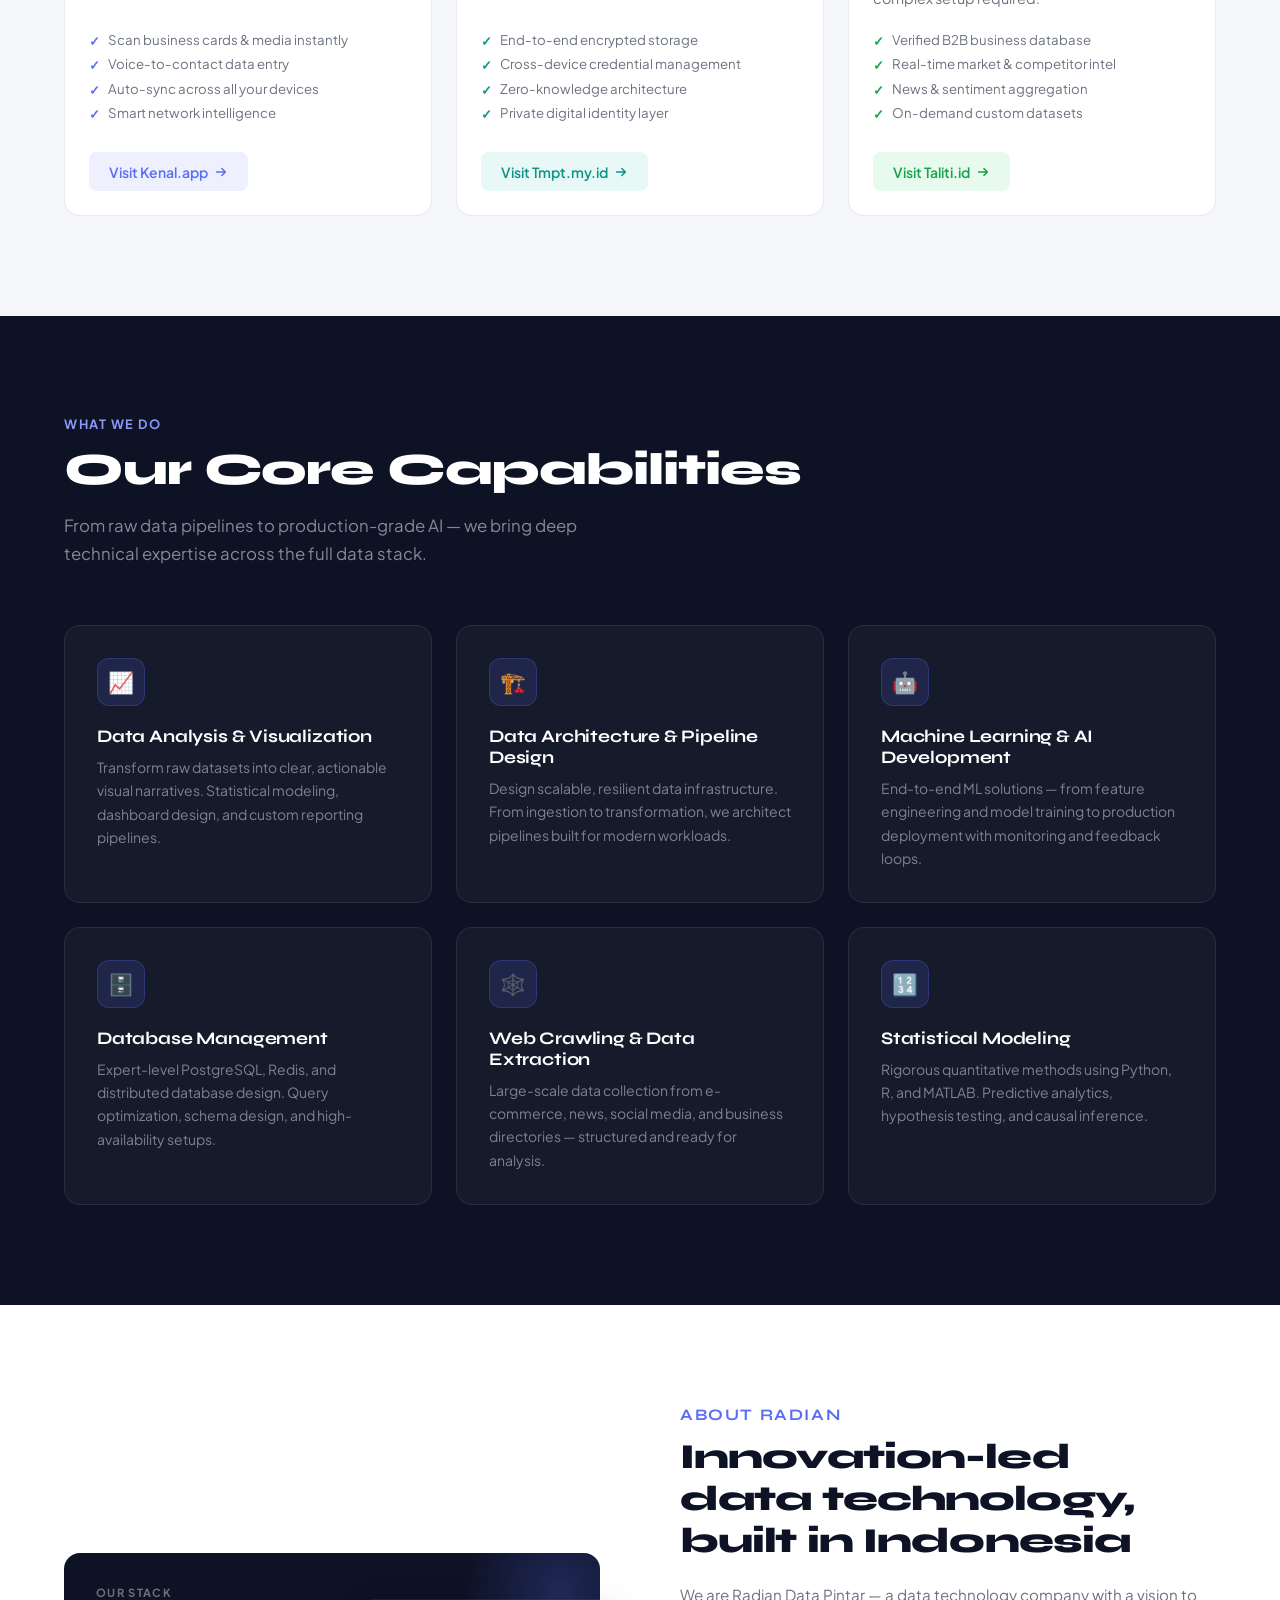
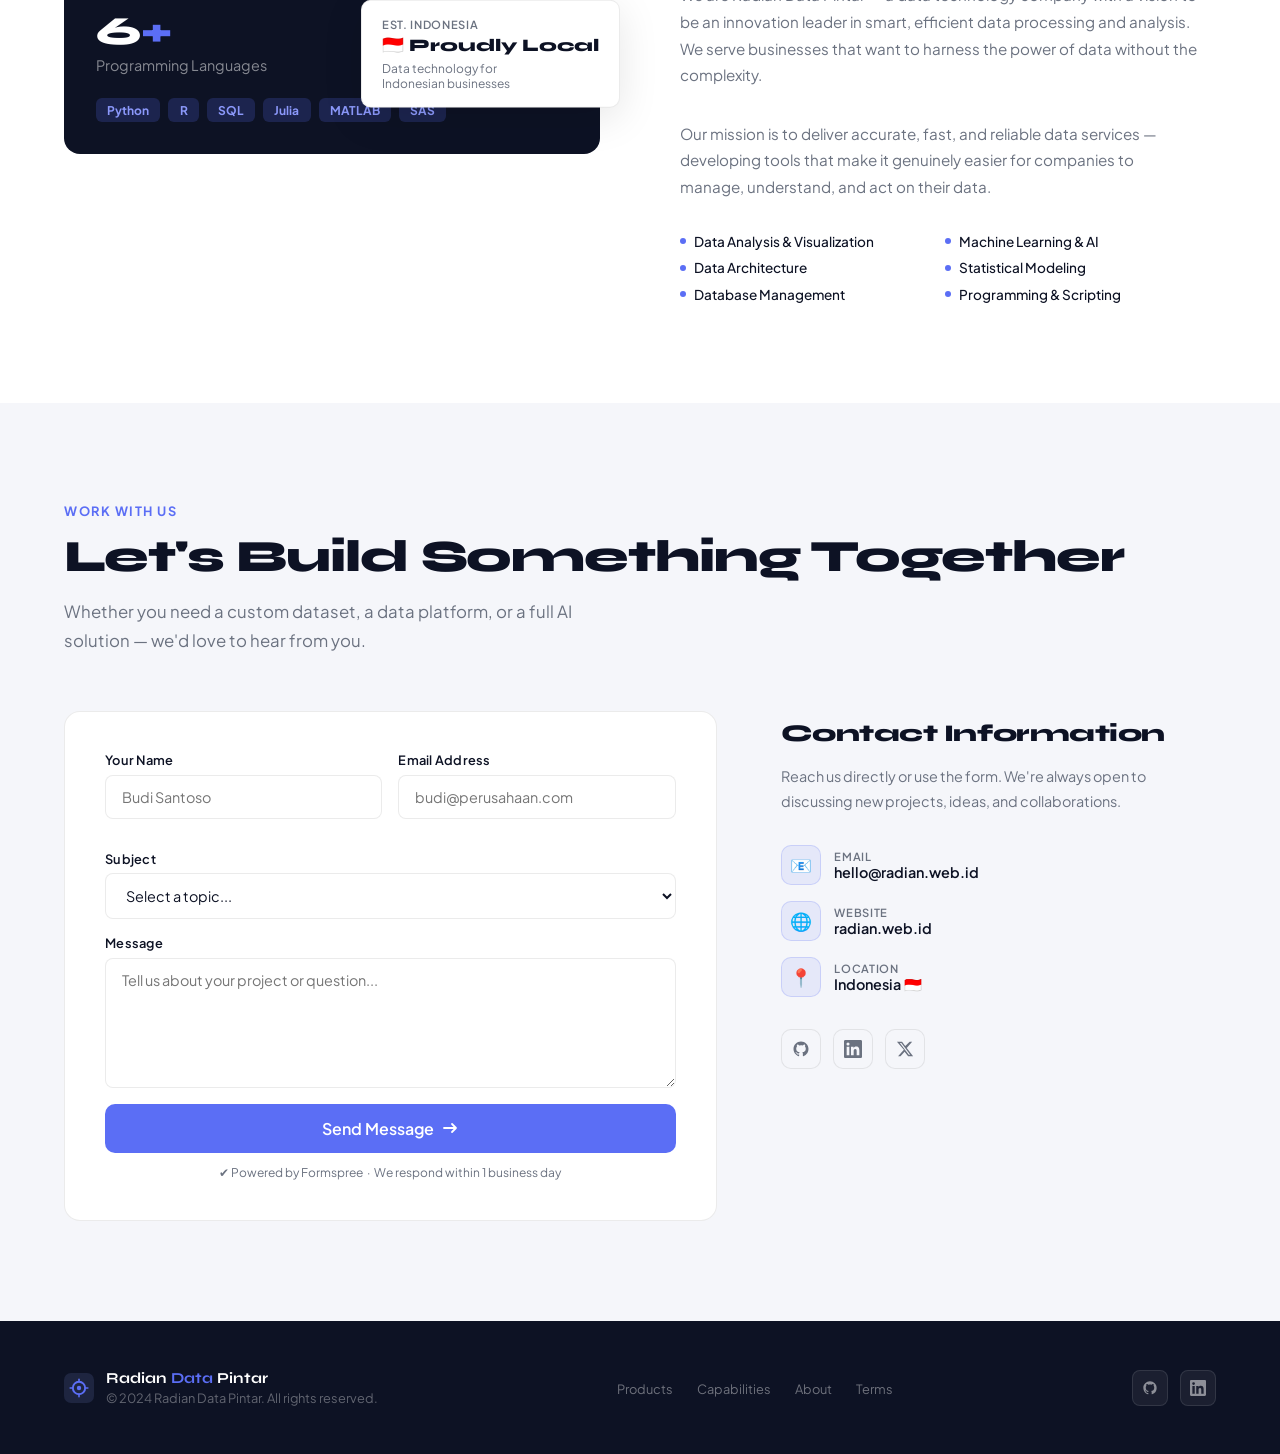
==== commit 3a1ba346: "New design" ====
--- a/index.html
+++ b/index.html
@@ -1,356 +1,1418 @@
 <!DOCTYPE html>
 <html lang="en">
-    <head>
-        <meta charset="utf-8" />
-        <meta name="viewport" content="width=device-width, initial-scale=1, shrink-to-fit=no" />
-        <meta name="description" content="" />
-        <meta name="author" content="" />
-        <title>Radian Data Pintar</title>
-        <!-- Favicon-->
-        <link rel="icon" type="image/x-icon" href="assets/favicon.ico" />
-        <!-- Custom Google font-->
-        <link rel="preconnect" href="https://fonts.googleapis.com" />
-        <link rel="preconnect" href="https://fonts.gstatic.com" crossorigin />
-        <link href="https://fonts.googleapis.com/css2?family=Plus+Jakarta+Sans:wght@100;200;300;400;500;600;700;800;900&amp;display=swap" rel="stylesheet" />
-        <!-- Bootstrap icons-->
-        <link href="https://cdn.jsdelivr.net/npm/bootstrap-icons@1.8.1/font/bootstrap-icons.css" rel="stylesheet" />
-        <!-- Core theme CSS (includes Bootstrap)-->
-        <link href="css/styles.css" rel="stylesheet" />
-    </head>
-
-    <body class="d-flex flex-column h-100">
-        <main class="flex-shrink-0">
-
-            <!-- Navigation-->
-            <nav class="navbar navbar-expand-lg navbar-light bg-white py-3">
-                <div class="container px-5">
-                    <a class="navbar-brand" href="index.html"><span class="fw-bolder text-primary">Radian Data Pintar</span></a>
-                    <button class="navbar-toggler" type="button" data-bs-toggle="collapse" data-bs-target="#navbarSupportedContent" aria-controls="navbarSupportedContent" aria-expanded="false" aria-label="Toggle navigation"><span class="navbar-toggler-icon"></span></button>
-                    <div class="collapse navbar-collapse" id="navbarSupportedContent">
-                        <ul class="navbar-nav ms-auto mb-2 mb-lg-0 small fw-bolder">
-                            <li class="nav-item"><a class="nav-link" href="index.html">Home</a></li>
-                            <li class="nav-item"><a class="nav-link" href="#solutions">Solutions</a></li>
-                            <li class="nav-item"><a class="nav-link" href="#about">About Us</a></li>
-                            <li class="nav-item"><a class="nav-link" href="#contact">Contact</a></li>
-                        </ul>
-                    </div>
-                </div>
-                </nav>
-
-            <!-- Header-->
-            <header class="py-5">
-                <div class="container px-5 pb-5">
-                    <div class="row gx-5 align-items-center">
-                        <div class="col-xxl-5">
-                            <!-- Header text content-->
-                            <div class="text-center text-xxl-start">
-                                <div class="badge bg-gradient-primary-to-secondary text-white mb-4">
-                                    <div class="text-uppercase">Design &middot; Development &middot; Marketing</div></div>
-                                <div class="fs-3 fw-light text-muted">We can help your business to</div>
-                                <h1 class="display-3 fw-bolder mb-5"><span class="text-gradient d-inline">Empowering Businesses with Smart Data Solutions</span></h1>
-                                <div class="d-grid gap-3 d-sm-flex justify-content-sm-center justify-content-xxl-start mb-3">
-                                    <a class="btn btn-primary btn-lg px-5 py-3 me-sm-3 fs-6 fw-bolder" href="#solutions">Explore Our Solutions</a>
-                                    <!-- <a class="btn btn-outline-dark btn-lg px-5 py-3 fs-6 fw-bolder"  href="#about">About Us</a> -->
-                                </div>
-                            </div>
-                        </div>
-                        <div class="col-xxl-7">
-                            <!-- Header profile picture-->
-                            <div class="d-flex justify-content-center mt-5 mt-xxl-0">
-                                <div class="profile bg-gradient-primary-to-secondary">
-                                    <!-- TIP: For best results, use a photo with a transparent background like the demo example below-->
-                                    <!-- Watch a tutorial on how to do this on YouTube (link)-->
-                                    <img class="profile-img" src="assets/profile.svg" alt="..." />
-                                    <div class="dots-1">
-                                        <!-- SVG Dots-->
-                                        <svg version="1.1" xmlns="http://www.w3.org/2000/svg" xmlns:xlink="http://www.w3.org/1999/xlink" x="0px" y="0px" viewBox="0 0 191.6 1215.4" style="enable-background: new 0 0 191.6 1215.4" xml:space="preserve">
-                                            <g transform="translate(0.000000,1280.000000) scale(0.100000,-0.100000)">
-                                                <path d="M227.7,12788.6c-105-35-200-141-222-248c-43-206,163-412,369-369c155,32,275,190,260,339c-11,105-90,213-190,262        C383.7,12801.6,289.7,12808.6,227.7,12788.6z"></path>
-                                                <path d="M1507.7,12788.6c-151-50-253-216-222-362c25-119,136-230,254-255c194-41,395,142,375,339c-11,105-90,213-190,262        C1663.7,12801.6,1569.7,12808.6,1507.7,12788.6z"></path>
-                                                <path d="M227.7,11508.6c-105-35-200-141-222-248c-43-206,163-412,369-369c155,32,275,190,260,339c-11,105-90,213-190,262        C383.7,11521.6,289.7,11528.6,227.7,11508.6z"></path>
-                                                <path d="M1507.7,11508.6c-151-50-253-216-222-362c25-119,136-230,254-255c194-41,395,142,375,339c-11,105-90,213-190,262        C1663.7,11521.6,1569.7,11528.6,1507.7,11508.6z"></path>
-                                                <path d="M227.7,10228.6c-105-35-200-141-222-248c-43-206,163-412,369-369c155,32,275,190,260,339c-11,105-90,213-190,262        C383.7,10241.6,289.7,10248.6,227.7,10228.6z"></path>
-                                                <path d="M1507.7,10228.6c-105-35-200-141-222-248c-43-206,163-412,369-369c155,32,275,190,260,339c-11,105-90,213-190,262        C1663.7,10241.6,1569.7,10248.6,1507.7,10228.6z"></path>
-                                                <path d="M227.7,8948.6c-105-35-200-141-222-248c-43-206,163-412,369-369c155,32,275,190,260,339c-11,105-90,213-190,262        C383.7,8961.6,289.7,8968.6,227.7,8948.6z"></path>
-                                                <path d="M1507.7,8948.6c-105-35-200-141-222-248c-43-206,163-412,369-369c155,32,275,190,260,339c-11,105-90,213-190,262        C1663.7,8961.6,1569.7,8968.6,1507.7,8948.6z"></path>
-                                                <path d="M227.7,7668.6c-105-35-200-141-222-248c-43-206,163-412,369-369c155,32,275,190,260,339c-11,105-90,213-190,262        C383.7,7681.6,289.7,7688.6,227.7,7668.6z"></path>
-                                                <path d="M1507.7,7668.6c-105-35-200-141-222-248c-43-206,163-412,369-369c155,32,275,190,260,339c-11,105-90,213-190,262        C1663.7,7681.6,1569.7,7688.6,1507.7,7668.6z"></path>
-                                                <path d="M227.7,6388.6c-105-35-200-141-222-248c-43-206,163-412,369-369c155,32,275,190,260,339c-11,105-90,213-190,262        C383.7,6401.6,289.7,6408.6,227.7,6388.6z"></path>
-                                                <path d="M1507.7,6388.6c-105-35-200-141-222-248c-43-206,163-412,369-369c155,32,275,190,260,339c-11,105-90,213-190,262        C1663.7,6401.6,1569.7,6408.6,1507.7,6388.6z"></path>
-                                                <path d="M227.7,5108.6c-105-35-200-141-222-248c-43-206,163-412,369-369c155,32,275,190,260,339c-11,105-90,213-190,262        C383.7,5121.6,289.7,5128.6,227.7,5108.6z"></path>
-                                                <path d="M1507.7,5108.6c-105-35-200-141-222-248c-43-206,163-412,369-369c155,32,275,190,260,339c-11,105-90,213-190,262        C1663.7,5121.6,1569.7,5128.6,1507.7,5108.6z"></path>
-                                                <path d="M227.7,3828.6c-105-35-200-141-222-248c-43-206,163-412,369-369c155,32,275,190,260,339c-11,105-90,213-190,262        C383.7,3841.6,289.7,3848.6,227.7,3828.6z"></path>
-                                                <path d="M1507.7,3828.6c-105-35-200-141-222-248c-43-206,163-412,369-369c155,32,275,190,260,339c-11,105-90,213-190,262        C1663.7,3841.6,1569.7,3848.6,1507.7,3828.6z"></path>
-                                                <path d="M227.7,2548.6c-105-35-200-141-222-248c-43-206,163-412,369-369c155,32,275,190,260,339c-11,105-90,213-190,262        C383.7,2561.6,289.7,2568.6,227.7,2548.6z"></path>
-                                                <path d="M1507.7,2548.6c-105-35-200-141-222-248c-43-206,163-412,369-369c155,32,275,190,260,339c-11,105-90,213-190,262        C1663.7,2561.6,1569.7,2568.6,1507.7,2548.6z"></path>
-                                                <path d="M227.7,1268.6c-105-35-200-141-222-248c-43-206,163-412,369-369c155,32,275,190,260,339c-11,105-90,213-190,262        C383.7,1281.6,289.7,1288.6,227.7,1268.6z"></path>
-                                                <path d="M1507.7,1268.6c-105-35-200-141-222-248c-43-206,163-412,369-369c155,32,275,190,260,339c-11,105-90,213-190,262        C1663.7,1281.6,1569.7,1288.6,1507.7,1268.6z"></path>
-                                            </g>
-                                        </svg>
-                                        <!-- END of SVG dots-->
-                                    </div>
-                                    <div class="dots-2">
-                                        <!-- SVG Dots-->
-                                        <svg version="1.1" xmlns="http://www.w3.org/2000/svg" xmlns:xlink="http://www.w3.org/1999/xlink" x="0px" y="0px" viewBox="0 0 191.6 1215.4" style="enable-background: new 0 0 191.6 1215.4" xml:space="preserve">
-                                            <g transform="translate(0.000000,1280.000000) scale(0.100000,-0.100000)">
-                                                <path d="M227.7,12788.6c-105-35-200-141-222-248c-43-206,163-412,369-369c155,32,275,190,260,339c-11,105-90,213-190,262        C383.7,12801.6,289.7,12808.6,227.7,12788.6z"></path>
-                                                <path d="M1507.7,12788.6c-151-50-253-216-222-362c25-119,136-230,254-255c194-41,395,142,375,339c-11,105-90,213-190,262        C1663.7,12801.6,1569.7,12808.6,1507.7,12788.6z"></path>
-                                                <path d="M227.7,11508.6c-105-35-200-141-222-248c-43-206,163-412,369-369c155,32,275,190,260,339c-11,105-90,213-190,262        C383.7,11521.6,289.7,11528.6,227.7,11508.6z"></path>
-                                                <path d="M1507.7,11508.6c-151-50-253-216-222-362c25-119,136-230,254-255c194-41,395,142,375,339c-11,105-90,213-190,262        C1663.7,11521.6,1569.7,11528.6,1507.7,11508.6z"></path>
-                                                <path d="M227.7,10228.6c-105-35-200-141-222-248c-43-206,163-412,369-369c155,32,275,190,260,339c-11,105-90,213-190,262        C383.7,10241.6,289.7,10248.6,227.7,10228.6z"></path>
-                                                <path d="M1507.7,10228.6c-105-35-200-141-222-248c-43-206,163-412,369-369c155,32,275,190,260,339c-11,105-90,213-190,262        C1663.7,10241.6,1569.7,10248.6,1507.7,10228.6z"></path>
-                                                <path d="M227.7,8948.6c-105-35-200-141-222-248c-43-206,163-412,369-369c155,32,275,190,260,339c-11,105-90,213-190,262        C383.7,8961.6,289.7,8968.6,227.7,8948.6z"></path>
-                                                <path d="M1507.7,8948.6c-105-35-200-141-222-248c-43-206,163-412,369-369c155,32,275,190,260,339c-11,105-90,213-190,262        C1663.7,8961.6,1569.7,8968.6,1507.7,8948.6z"></path>
-                                                <path d="M227.7,7668.6c-105-35-200-141-222-248c-43-206,163-412,369-369c155,32,275,190,260,339c-11,105-90,213-190,262        C383.7,7681.6,289.7,7688.6,227.7,7668.6z"></path>
-                                                <path d="M1507.7,7668.6c-105-35-200-141-222-248c-43-206,163-412,369-369c155,32,275,190,260,339c-11,105-90,213-190,262        C1663.7,7681.6,1569.7,7688.6,1507.7,7668.6z"></path>
-                                                <path d="M227.7,6388.6c-105-35-200-141-222-248c-43-206,163-412,369-369c155,32,275,190,260,339c-11,105-90,213-190,262        C383.7,6401.6,289.7,6408.6,227.7,6388.6z"></path>
-                                                <path d="M1507.7,6388.6c-105-35-200-141-222-248c-43-206,163-412,369-369c155,32,275,190,260,339c-11,105-90,213-190,262        C1663.7,6401.6,1569.7,6408.6,1507.7,6388.6z"></path>
-                                                <path d="M227.7,5108.6c-105-35-200-141-222-248c-43-206,163-412,369-369c155,32,275,190,260,339c-11,105-90,213-190,262        C383.7,5121.6,289.7,5128.6,227.7,5108.6z"></path>
-                                                <path d="M1507.7,5108.6c-105-35-200-141-222-248c-43-206,163-412,369-369c155,32,275,190,260,339c-11,105-90,213-190,262        C1663.7,5121.6,1569.7,5128.6,1507.7,5108.6z"></path>
-                                                <path d="M227.7,3828.6c-105-35-200-141-222-248c-43-206,163-412,369-369c155,32,275,190,260,339c-11,105-90,213-190,262        C383.7,3841.6,289.7,3848.6,227.7,3828.6z"></path>
-                                                <path d="M1507.7,3828.6c-105-35-200-141-222-248c-43-206,163-412,369-369c155,32,275,190,260,339c-11,105-90,213-190,262        C1663.7,3841.6,1569.7,3848.6,1507.7,3828.6z"></path>
-                                                <path d="M227.7,2548.6c-105-35-200-141-222-248c-43-206,163-412,369-369c155,32,275,190,260,339c-11,105-90,213-190,262        C383.7,2561.6,289.7,2568.6,227.7,2548.6z"></path>
-                                                <path d="M1507.7,2548.6c-105-35-200-141-222-248c-43-206,163-412,369-369c155,32,275,190,260,339c-11,105-90,213-190,262        C1663.7,2561.6,1569.7,2568.6,1507.7,2548.6z"></path>
-                                                <path d="M227.7,1268.6c-105-35-200-141-222-248c-43-206,163-412,369-369c155,32,275,190,260,339c-11,105-90,213-190,262        C383.7,1281.6,289.7,1288.6,227.7,1268.6z"></path>
-                                                <path d="M1507.7,1268.6c-105-35-200-141-222-248c-43-206,163-412,369-369c155,32,275,190,260,339c-11,105-90,213-190,262        C1663.7,1281.6,1569.7,1288.6,1507.7,1268.6z"></path>
-                                            </g>
-                                        </svg>
-                                        <!-- END of SVG dots-->
-                                    </div>
-                                    <div class="dots-3">
-                                        <!-- SVG Dots-->
-                                        <svg version="1.1" xmlns="http://www.w3.org/2000/svg" xmlns:xlink="http://www.w3.org/1999/xlink" x="0px" y="0px" viewBox="0 0 191.6 1215.4" style="enable-background: new 0 0 191.6 1215.4" xml:space="preserve">
-                                            <g transform="translate(0.000000,1280.000000) scale(0.100000,-0.100000)">
-                                                <path d="M227.7,12788.6c-105-35-200-141-222-248c-43-206,163-412,369-369c155,32,275,190,260,339c-11,105-90,213-190,262        C383.7,12801.6,289.7,12808.6,227.7,12788.6z"></path>
-                                                <path d="M1507.7,12788.6c-151-50-253-216-222-362c25-119,136-230,254-255c194-41,395,142,375,339c-11,105-90,213-190,262        C1663.7,12801.6,1569.7,12808.6,1507.7,12788.6z"></path>
-                                                <path d="M227.7,11508.6c-105-35-200-141-222-248c-43-206,163-412,369-369c155,32,275,190,260,339c-11,105-90,213-190,262        C383.7,11521.6,289.7,11528.6,227.7,11508.6z"></path>
-                                                <path d="M1507.7,11508.6c-151-50-253-216-222-362c25-119,136-230,254-255c194-41,395,142,375,339c-11,105-90,213-190,262        C1663.7,11521.6,1569.7,11528.6,1507.7,11508.6z"></path>
-                                                <path d="M227.7,10228.6c-105-35-200-141-222-248c-43-206,163-412,369-369c155,32,275,190,260,339c-11,105-90,213-190,262        C383.7,10241.6,289.7,10248.6,227.7,10228.6z"></path>
-                                                <path d="M1507.7,10228.6c-105-35-200-141-222-248c-43-206,163-412,369-369c155,32,275,190,260,339c-11,105-90,213-190,262        C1663.7,10241.6,1569.7,10248.6,1507.7,10228.6z"></path>
-                                                <path d="M227.7,8948.6c-105-35-200-141-222-248c-43-206,163-412,369-369c155,32,275,190,260,339c-11,105-90,213-190,262        C383.7,8961.6,289.7,8968.6,227.7,8948.6z"></path>
-                                                <path d="M1507.7,8948.6c-105-35-200-141-222-248c-43-206,163-412,369-369c155,32,275,190,260,339c-11,105-90,213-190,262        C1663.7,8961.6,1569.7,8968.6,1507.7,8948.6z"></path>
-                                                <path d="M227.7,7668.6c-105-35-200-141-222-248c-43-206,163-412,369-369c155,32,275,190,260,339c-11,105-90,213-190,262        C383.7,7681.6,289.7,7688.6,227.7,7668.6z"></path>
-                                                <path d="M1507.7,7668.6c-105-35-200-141-222-248c-43-206,163-412,369-369c155,32,275,190,260,339c-11,105-90,213-190,262        C1663.7,7681.6,1569.7,7688.6,1507.7,7668.6z"></path>
-                                                <path d="M227.7,6388.6c-105-35-200-141-222-248c-43-206,163-412,369-369c155,32,275,190,260,339c-11,105-90,213-190,262        C383.7,6401.6,289.7,6408.6,227.7,6388.6z"></path>
-                                                <path d="M1507.7,6388.6c-105-35-200-141-222-248c-43-206,163-412,369-369c155,32,275,190,260,339c-11,105-90,213-190,262        C1663.7,6401.6,1569.7,6408.6,1507.7,6388.6z"></path>
-                                                <path d="M227.7,5108.6c-105-35-200-141-222-248c-43-206,163-412,369-369c155,32,275,190,260,339c-11,105-90,213-190,262        C383.7,5121.6,289.7,5128.6,227.7,5108.6z"></path>
-                                                <path d="M1507.7,5108.6c-105-35-200-141-222-248c-43-206,163-412,369-369c155,32,275,190,260,339c-11,105-90,213-190,262        C1663.7,5121.6,1569.7,5128.6,1507.7,5108.6z"></path>
-                                                <path d="M227.7,3828.6c-105-35-200-141-222-248c-43-206,163-412,369-369c155,32,275,190,260,339c-11,105-90,213-190,262        C383.7,3841.6,289.7,3848.6,227.7,3828.6z"></path>
-                                                <path d="M1507.7,3828.6c-105-35-200-141-222-248c-43-206,163-412,369-369c155,32,275,190,260,339c-11,105-90,213-190,262        C1663.7,3841.6,1569.7,3848.6,1507.7,3828.6z"></path>
-                                                <path d="M227.7,2548.6c-105-35-200-141-222-248c-43-206,163-412,369-369c155,32,275,190,260,339c-11,105-90,213-190,262        C383.7,2561.6,289.7,2568.6,227.7,2548.6z"></path>
-                                                <path d="M1507.7,2548.6c-105-35-200-141-222-248c-43-206,163-412,369-369c155,32,275,190,260,339c-11,105-90,213-190,262        C1663.7,2561.6,1569.7,2568.6,1507.7,2548.6z"></path>
-                                                <path d="M227.7,1268.6c-105-35-200-141-222-248c-43-206,163-412,369-369c155,32,275,190,260,339c-11,105-90,213-190,262        C383.7,1281.6,289.7,1288.6,227.7,1268.6z"></path>
-                                                <path d="M1507.7,1268.6c-105-35-200-141-222-248c-43-206,163-412,369-369c155,32,275,190,260,339c-11,105-90,213-190,262        C1663.7,1281.6,1569.7,1288.6,1507.7,1268.6z"></path>
-                                            </g>
-                                        </svg>
-                                        <!-- END of SVG dots-->
-                                    </div>
-                                    <div class="dots-4">
-                                        <!-- SVG Dots-->
-                                        <svg version="1.1" xmlns="http://www.w3.org/2000/svg" xmlns:xlink="http://www.w3.org/1999/xlink" x="0px" y="0px" viewBox="0 0 191.6 1215.4" style="enable-background: new 0 0 191.6 1215.4" xml:space="preserve">
-                                            <g transform="translate(0.000000,1280.000000) scale(0.100000,-0.100000)">
-                                                <path d="M227.7,12788.6c-105-35-200-141-222-248c-43-206,163-412,369-369c155,32,275,190,260,339c-11,105-90,213-190,262        C383.7,12801.6,289.7,12808.6,227.7,12788.6z"></path>
-                                                <path d="M1507.7,12788.6c-151-50-253-216-222-362c25-119,136-230,254-255c194-41,395,142,375,339c-11,105-90,213-190,262        C1663.7,12801.6,1569.7,12808.6,1507.7,12788.6z"></path>
-                                                <path d="M227.7,11508.6c-105-35-200-141-222-248c-43-206,163-412,369-369c155,32,275,190,260,339c-11,105-90,213-190,262        C383.7,11521.6,289.7,11528.6,227.7,11508.6z"></path>
-                                                <path d="M1507.7,11508.6c-151-50-253-216-222-362c25-119,136-230,254-255c194-41,395,142,375,339c-11,105-90,213-190,262        C1663.7,11521.6,1569.7,11528.6,1507.7,11508.6z"></path>
-                                                <path d="M227.7,10228.6c-105-35-200-141-222-248c-43-206,163-412,369-369c155,32,275,190,260,339c-11,105-90,213-190,262        C383.7,10241.6,289.7,10248.6,227.7,10228.6z"></path>
-                                                <path d="M1507.7,10228.6c-105-35-200-141-222-248c-43-206,163-412,369-369c155,32,275,190,260,339c-11,105-90,213-190,262        C1663.7,10241.6,1569.7,10248.6,1507.7,10228.6z"></path>
-                                                <path d="M227.7,8948.6c-105-35-200-141-222-248c-43-206,163-412,369-369c155,32,275,190,260,339c-11,105-90,213-190,262        C383.7,8961.6,289.7,8968.6,227.7,8948.6z"></path>
-                                                <path d="M1507.7,8948.6c-105-35-200-141-222-248c-43-206,163-412,369-369c155,32,275,190,260,339c-11,105-90,213-190,262        C1663.7,8961.6,1569.7,8968.6,1507.7,8948.6z"></path>
-                                                <path d="M227.7,7668.6c-105-35-200-141-222-248c-43-206,163-412,369-369c155,32,275,190,260,339c-11,105-90,213-190,262        C383.7,7681.6,289.7,7688.6,227.7,7668.6z"></path>
-                                                <path d="M1507.7,7668.6c-105-35-200-141-222-248c-43-206,163-412,369-369c155,32,275,190,260,339c-11,105-90,213-190,262        C1663.7,7681.6,1569.7,7688.6,1507.7,7668.6z"></path>
-                                                <path d="M227.7,6388.6c-105-35-200-141-222-248c-43-206,163-412,369-369c155,32,275,190,260,339c-11,105-90,213-190,262        C383.7,6401.6,289.7,6408.6,227.7,6388.6z"></path>
-                                                <path d="M1507.7,6388.6c-105-35-200-141-222-248c-43-206,163-412,369-369c155,32,275,190,260,339c-11,105-90,213-190,262        C1663.7,6401.6,1569.7,6408.6,1507.7,6388.6z"></path>
-                                                <path d="M227.7,5108.6c-105-35-200-141-222-248c-43-206,163-412,369-369c155,32,275,190,260,339c-11,105-90,213-190,262        C383.7,5121.6,289.7,5128.6,227.7,5108.6z"></path>
-                                                <path d="M1507.7,5108.6c-105-35-200-141-222-248c-43-206,163-412,369-369c155,32,275,190,260,339c-11,105-90,213-190,262        C1663.7,5121.6,1569.7,5128.6,1507.7,5108.6z"></path>
-                                                <path d="M227.7,3828.6c-105-35-200-141-222-248c-43-206,163-412,369-369c155,32,275,190,260,339c-11,105-90,213-190,262        C383.7,3841.6,289.7,3848.6,227.7,3828.6z"></path>
-                                                <path d="M1507.7,3828.6c-105-35-200-141-222-248c-43-206,163-412,369-369c155,32,275,190,260,339c-11,105-90,213-190,262        C1663.7,3841.6,1569.7,3848.6,1507.7,3828.6z"></path>
-                                                <path d="M227.7,2548.6c-105-35-200-141-222-248c-43-206,163-412,369-369c155,32,275,190,260,339c-11,105-90,213-190,262        C383.7,2561.6,289.7,2568.6,227.7,2548.6z"></path>
-                                                <path d="M1507.7,2548.6c-105-35-200-141-222-248c-43-206,163-412,369-369c155,32,275,190,260,339c-11,105-90,213-190,262        C1663.7,2561.6,1569.7,2568.6,1507.7,2548.6z"></path>
-                                                <path d="M227.7,1268.6c-105-35-200-141-222-248c-43-206,163-412,369-369c155,32,275,190,260,339c-11,105-90,213-190,262        C383.7,1281.6,289.7,1288.6,227.7,1268.6z"></path>
-                                                <path d="M1507.7,1268.6c-105-35-200-141-222-248c-43-206,163-412,369-369c155,32,275,190,260,339c-11,105-90,213-190,262        C1663.7,1281.6,1569.7,1288.6,1507.7,1268.6z"></path>
-                                            </g>
-                                        </svg>
-                                        <!-- END of SVG dots-->
-                                    </div>
-                                </div>
-                            </div>
-                        </div>
-                    </div>
-                </div>
-            </header>
-
-            <!-- Solutions Section-->
-            <section id="solutions" class="py-5">
-                <div class="container px-5 mb-5">
-                    <div class="text-center mb-5">
-                        <h1 class="display-5 fw-bolder mb-0"><span class="text-gradient d-inline">Our Capabilities</span></h1>
-                    </div>
-                    <div class="row gx-5 justify-content-center">
-                        <div class="col-lg-11 col-xl-9 col-xxl-8">
-                            <!-- Project Card 1-->
-                            <div class="card overflow-hidden shadow rounded-4 border-0 mb-5">
-                                <div class="card-body p-0">
-                                    <div class="d-flex align-items-center">
-                                        <div class="p-5">
-                                            <h2 class="fw-bolder">DataMart</h2>
-                                            <p>DataMart helps you access, collect, and present data from various online sources, from social media to e-commerce, all in one integrated platform. Gain deep insights and make data the foundation of your business decision making.</p>
-                                        </div>
-                                        <img class="img-fluid" src="assets/dm.jpg" alt="dm" width="50%"/>
-                                    </div>
-                                </div>
-                            </div>
-                            
-                        </div>
-                    </div>
-                </div>
-            </section>
-            <!-- Call to action section-->
-            <section class="py-5 bg-gradient-primary-to-secondary text-white">
-                <div class="container px-5 my-5">
-                    <div class="text-center">
-                        <h2 class="display-4 fw-bolder mb-4">Let's build something together</h2>
-                        <a class="btn btn-outline-light btn-lg px-5 py-3 fs-6 fw-bolder" href="#contact">Contact us</a>
-                    </div>
-                </div>
-            </section>
-
-
-            <!-- About Section-->
-            <section id="about" class="bg-light py-5">
-                <div class="container px-5">
-                    <div class="row gx-5 justify-content-center">
-                        <div class="col-xxl-8">
-                            <div class="my-5">
-                                <h2 class="display-5 fw-bolder mb-5"><span class="text-gradient d-inline">About Radian Data Pintar</span></h2>
-                                <h4>Our Vision</h4>
-                                <p class="lead fw-light mb-4">To be an innovation leader in smart and efficient data processing and analysis solutions, and to contribute to the development of data technology in Indonesia and globally.</p>
-                                <h4>Our Mission</h4>
-                                <ul>
-                                    <li>Providing accurate, fast, and reliable data collection and analysis services to support better decision making for customers.</li>
-                                    <li>Developing innovative data technology and making it easier for companies to manage, understand, and utilize data effectively.</li>
-                                    <li>Building strategic collaborations with various industry sectors to create data solutions that suit modern business needs.</li>
-                                    <li>Encouraging a culture of continuous research and development to ensure that the solutions produced are always relevant to the latest technological developments.</li>
-                                    <li>Increasing data literacy and awareness through education and training, empowering communities and companies to optimize data usage.</li>
-                                    <li>This vision and mission reflect Radian Data Pintar's commitment to presenting intelligent data solutions that are oriented towards innovation and efficiency.</li>
-                                </ul>
-                                <!-- <div class="d-flex justify-content-center fs-2 gap-4">
-                                    <a class="text-gradient" href="#!"><i class="bi bi-twitter"></i></a>
-                                    <a class="text-gradient" href="#!"><i class="bi bi-linkedin"></i></a>
-                                    <a class="text-gradient" href="#!"><i class="bi bi-github"></i></a>
-                                </div> -->
-                            </div>
-                        </div>
-                    </div>
-                </div>
-            </section>
-            <!-- Sub About -->
-            <div class="container px-5 my-5">
-                <!-- <div class="text-center mb-5">
-                    <h1 class="display-5 fw-bolder mb-0"><span class="text-gradient d-inline">Resume</span></h1>
-                </div> -->
-                <div class="row gx-5 justify-content-center">
-                    <div class="col-lg-11 col-xl-9 col-xxl-8">
-                        
-                        <!-- Skills Section-->
-                        <section>
-                            <!-- Skillset Card-->
-                            <div class="card shadow border-0 rounded-4 mb-5">
-                                <div class="card-body p-5">
-                                    <!-- Professional skills list-->
-                                    <div class="mb-5">
-                                        <div class="d-flex align-items-center mb-4">
-                                            <div class="feature bg-primary bg-gradient-primary-to-secondary text-white rounded-3 me-3"><i class="bi bi-tools"></i></div>
-                                            <h3 class="fw-bolder mb-0"><span class="text-gradient d-inline">Professional Skills</span></h3>
-                                        </div>
-                                        <div class="row row-cols-1 row-cols-md-3 mb-4">
-                                            <div class="col mb-4 mb-md-0"><div class="d-flex align-items-center bg-light rounded-4 p-3 h-100">Data Analysis and Visualization</div></div>
-                                            <div class="col"><div class="d-flex align-items-center bg-light rounded-4 p-3 h-100">Data Architecture and Pipeline Design</div></div>
-                                            <div class="col mb-4 mb-md-0"><div class="d-flex align-items-center bg-light rounded-4 p-3 h-100">Statistical Modeling</div></div>
-
-                                        </div>
-                                        <div class="row row-cols-1 row-cols-md-3">
-                                            <div class="col mb-4 mb-md-0"><div class="d-flex align-items-center bg-light rounded-4 p-3 h-100">Database Management</div></div>
-                                            <div class="col mb-4 mb-md-0"><div class="d-flex align-items-center bg-light rounded-4 p-3 h-100">Programming and Scripting</div></div>
-                                            <div class="col"><div class="d-flex align-items-center bg-light rounded-4 p-3 h-100">Machine Learning and AI Development</div></div>
-                                        </div>
-                                    </div>
-                                    <!-- Languages list-->
-                                    <div class="mb-0">
-                                        <div class="d-flex align-items-center mb-4">
-                                            <div class="feature bg-primary bg-gradient-primary-to-secondary text-white rounded-3 me-3"><i class="bi bi-code-slash"></i></div>
-                                            <h3 class="fw-bolder mb-0"><span class="text-gradient d-inline">Languages</span></h3>
-                                        </div>
-                                        <div class="row row-cols-1 row-cols-md-3 mb-4">
-                                            <div class="col mb-4 mb-md-0"><div class="d-flex align-items-center bg-light rounded-4 p-3 h-100">Python</div></div>
-                                            <div class="col mb-4 mb-md-0"><div class="d-flex align-items-center bg-light rounded-4 p-3 h-100">R</div></div>
-                                            <div class="col"><div class="d-flex align-items-center bg-light rounded-4 p-3 h-100">SQL</div></div>
-                                        </div>
-                                        <div class="row row-cols-1 row-cols-md-3">
-                                            <div class="col mb-4 mb-md-0"><div class="d-flex align-items-center bg-light rounded-4 p-3 h-100">MATLAB</div></div>
-                                            <div class="col mb-4 mb-md-0"><div class="d-flex align-items-center bg-light rounded-4 p-3 h-100">Julia</div></div>
-                                            <div class="col"><div class="d-flex align-items-center bg-light rounded-4 p-3 h-100">SAS</div></div>
-                                        </div>
-                                    </div>
-                                </div>
-                            </div>
-                        </section>
-                    </div>
-                </div>
+<head>
+<meta charset="UTF-8"/>
+<meta name="viewport" content="width=device-width, initial-scale=1.0"/>
+<title>Radian Data Pintar — Smart Data Solutions</title>
+<meta name="description" content="A consolidated portfolio of innovative data products for modern businesses."/>
+<link rel="icon" type="image/svg+xml" href="data:image/svg+xml,%3Csvg xmlns='http://www.w3.org/2000/svg' viewBox='0 0 64 64'%3E%3Crect width='64' height='64' rx='14' fill='%230d1224'/%3E%3Ccircle cx='32' cy='32' r='14' fill='none' stroke='%235b6ef5' stroke-width='4'/%3E%3Ccircle cx='32' cy='32' r='5' fill='%235b6ef5'/%3E%3Cline x1='32' y1='10' x2='32' y2='18' stroke='%235b6ef5' stroke-width='3' stroke-linecap='round'/%3E%3Cline x1='32' y1='46' x2='32' y2='54' stroke='%235b6ef5' stroke-width='3' stroke-linecap='round'/%3E%3Cline x1='10' y1='32' x2='18' y2='32' stroke='%235b6ef5' stroke-width='3' stroke-linecap='round'/%3E%3Cline x1='46' y1='32' x2='54' y2='32' stroke='%235b6ef5' stroke-width='3' stroke-linecap='round'/%3E%3C/svg%3E"/>
+<link rel="preconnect" href="https://fonts.googleapis.com"/>
+<link rel="preconnect" href="https://fonts.gstatic.com" crossorigin/>
+<link href="https://fonts.googleapis.com/css2?family=Syne:wght@400;600;700;800&family=Plus+Jakarta+Sans:wght@400;500;600&display=swap" rel="stylesheet"/>
+<style>
+  *, *::before, *::after { box-sizing: border-box; margin: 0; padding: 0; }
+
+  :root {
+    --ink: #0d1224;
+    --ink-soft: #1e2540;
+    --accent: #5b6ef5;
+    --accent-glow: rgba(91,110,245,.15);
+    --coral: #e85d4a;
+    --muted: #6b7280;
+    --surface: #f5f6fa;
+    --white: #ffffff;
+    --border: rgba(0,0,0,.08);
+    --radius: 16px;
+    --radius-sm: 10px;
+    font-size: 16px;
+  }
+
+  html { scroll-behavior: smooth; }
+
+  body {
+    font-family: 'Plus Jakarta Sans', sans-serif;
+    color: var(--ink);
+    background: var(--white);
+    -webkit-font-smoothing: antialiased;
+  }
+
+  h1, h2, h3, h4, h5 {
+    font-family: 'Syne', sans-serif;
+  }
+
+  /* ── NAV ── */
+  nav {
+    position: fixed; top: 0; left: 0; right: 0; z-index: 100;
+    display: flex; align-items: center; justify-content: space-between;
+    padding: 0 5%;
+    height: 68px;
+    background: rgba(13,18,36,.92);
+    backdrop-filter: blur(12px);
+    -webkit-backdrop-filter: blur(12px);
+    border-bottom: 1px solid rgba(255,255,255,.06);
+  }
+
+  .nav-brand {
+    display: flex; align-items: center; gap: 10px;
+    text-decoration: none;
+  }
+
+  .nav-logo {
+    width: 34px; height: 34px;
+  }
+
+  .nav-name {
+    font-family: 'Syne', sans-serif;
+    font-weight: 700;
+    font-size: 1rem;
+    color: var(--white);
+    letter-spacing: -.01em;
+  }
+
+  .nav-name span { color: var(--accent); }
+
+  .nav-links {
+    display: flex; gap: 2rem; list-style: none;
+  }
+
+  .nav-links a {
+    color: rgba(255,255,255,.65);
+    text-decoration: none;
+    font-size: .875rem;
+    font-weight: 500;
+    transition: color .2s;
+  }
+
+  .nav-links a:hover { color: var(--white); }
+
+  .nav-cta {
+    background: var(--accent);
+    color: var(--white) !important;
+    padding: .5rem 1.2rem;
+    border-radius: 8px;
+    transition: opacity .2s !important;
+  }
+
+  .nav-cta:hover { opacity: .85; }
+
+  /* ── HERO ── */
+  .hero {
+    min-height: 100vh;
+    background: var(--ink);
+    display: flex; align-items: center;
+    padding: 120px 5% 80px;
+    position: relative;
+    overflow: hidden;
+  }
+
+  .hero-grid {
+    position: absolute; inset: 0;
+    background-image:
+      linear-gradient(rgba(91,110,245,.06) 1px, transparent 1px),
+      linear-gradient(90deg, rgba(91,110,245,.06) 1px, transparent 1px);
+    background-size: 60px 60px;
+    mask-image: radial-gradient(ellipse 80% 80% at 50% 50%, black 30%, transparent 100%);
+  }
+
+  .hero-blob {
+    position: absolute;
+    width: 600px; height: 600px;
+    border-radius: 50%;
+    background: radial-gradient(circle, rgba(91,110,245,.18) 0%, transparent 70%);
+    top: -100px; right: -100px;
+    pointer-events: none;
+  }
+
+  .hero-blob2 {
+    position: absolute;
+    width: 400px; height: 400px;
+    border-radius: 50%;
+    background: radial-gradient(circle, rgba(232,93,74,.12) 0%, transparent 70%);
+    bottom: -80px; left: 5%;
+    pointer-events: none;
+  }
+
+  .hero-inner {
+    position: relative; z-index: 1;
+    display: grid; grid-template-columns: 1fr 1fr;
+    gap: 4rem; align-items: center;
+    max-width: 1200px; margin: 0 auto; width: 100%;
+  }
+
+  .hero-badge {
+    display: inline-flex; align-items: center; gap: 8px;
+    background: rgba(91,110,245,.15);
+    border: 1px solid rgba(91,110,245,.35);
+    color: #8b98fa;
+    font-size: .8rem;
+    font-weight: 600;
+    letter-spacing: .06em;
+    text-transform: uppercase;
+    padding: .4rem .9rem;
+    border-radius: 100px;
+    margin-bottom: 1.5rem;
+  }
+
+  .hero-badge::before {
+    content: '';
+    width: 6px; height: 6px;
+    border-radius: 50%;
+    background: var(--accent);
+    animation: pulse 2s infinite;
+  }
+
+  @keyframes pulse {
+    0%, 100% { opacity: 1; }
+    50% { opacity: .3; }
+  }
+
+  .hero h1 {
+    font-size: clamp(2.4rem, 5vw, 4rem);
+    font-weight: 800;
+    color: var(--white);
+    line-height: 1.12;
+    letter-spacing: -.03em;
+    margin-bottom: 1.25rem;
+  }
+
+  .hero h1 em {
+    font-style: normal;
+    background: linear-gradient(135deg, #5b6ef5, #a78bfa);
+    -webkit-background-clip: text;
+    -webkit-text-fill-color: transparent;
+    background-clip: text;
+  }
+
+  .hero-sub {
+    color: rgba(255,255,255,.55);
+    font-size: 1.1rem;
+    line-height: 1.7;
+    max-width: 440px;
+    margin-bottom: 2rem;
+  }
+
+  .hero-actions {
+    display: flex; gap: 1rem; flex-wrap: wrap;
+  }
+
+  .btn-primary {
+    display: inline-flex; align-items: center; gap: .5rem;
+    background: var(--accent);
+    color: var(--white);
+    text-decoration: none;
+    padding: .85rem 1.8rem;
+    border-radius: 10px;
+    font-weight: 600;
+    font-size: .95rem;
+    transition: transform .2s, box-shadow .2s;
+  }
+
+  .btn-primary:hover {
+    transform: translateY(-2px);
+    box-shadow: 0 8px 30px rgba(91,110,245,.4);
+  }
+
+  .btn-ghost {
+    display: inline-flex; align-items: center; gap: .5rem;
+    background: rgba(255,255,255,.06);
+    border: 1px solid rgba(255,255,255,.15);
+    color: rgba(255,255,255,.8);
+    text-decoration: none;
+    padding: .85rem 1.8rem;
+    border-radius: 10px;
+    font-weight: 600;
+    font-size: .95rem;
+    transition: background .2s;
+  }
+
+  .btn-ghost:hover { background: rgba(255,255,255,.12); }
+
+  /* Hero visual */
+  .hero-visual {
+    display: flex; justify-content: flex-end;
+  }
+
+  .data-card-stack {
+    position: relative;
+    width: 340px; height: 340px;
+  }
+
+  .data-orb {
+    position: absolute;
+    top: 50%; left: 50%;
+    transform: translate(-50%, -50%);
+    width: 180px; height: 180px;
+    border-radius: 50%;
+    background: conic-gradient(from 0deg, #5b6ef5, #a78bfa, #e85d4a, #5b6ef5);
+    animation: spin 8s linear infinite;
+    opacity: .8;
+  }
+
+  .data-orb::after {
+    content: '';
+    position: absolute;
+    inset: 12px;
+    border-radius: 50%;
+    background: #0d1224;
+  }
+
+  @keyframes spin { to { transform: translate(-50%, -50%) rotate(360deg); } }
+
+  .data-ring {
+    position: absolute;
+    top: 50%; left: 50%;
+    transform: translate(-50%, -50%);
+    border-radius: 50%;
+    border: 1px solid rgba(91,110,245,.25);
+    animation: ringPulse 3s ease-in-out infinite;
+  }
+
+  .data-ring:nth-child(2) { width: 220px; height: 220px; animation-delay: 0s; }
+  .data-ring:nth-child(3) { width: 280px; height: 280px; animation-delay: .5s; }
+  .data-ring:nth-child(4) { width: 340px; height: 340px; animation-delay: 1s; }
+
+  @keyframes ringPulse {
+    0%, 100% { opacity: .4; }
+    50% { opacity: .1; }
+  }
+
+  .data-dot {
+    position: absolute;
+    width: 10px; height: 10px;
+    border-radius: 50%;
+    background: var(--accent);
+    top: 50%; left: 50%;
+  }
+
+  .data-dot:nth-child(5) {
+    transform: rotate(0deg) translate(-110px) rotate(0deg);
+    animation: orbitDot 4s linear infinite;
+  }
+
+  .data-dot:nth-child(6) {
+    background: var(--coral);
+    transform: rotate(120deg) translate(-140px) rotate(-120deg);
+    animation: orbitDot2 5s linear infinite;
+  }
+
+  .data-dot:nth-child(7) {
+    background: #a78bfa;
+    transform: rotate(240deg) translate(-90px) rotate(-240deg);
+    animation: orbitDot3 3s linear infinite;
+  }
+
+  @keyframes orbitDot {
+    from { transform: rotate(0deg) translate(-110px) rotate(0deg); }
+    to { transform: rotate(360deg) translate(-110px) rotate(-360deg); }
+  }
+
+  @keyframes orbitDot2 {
+    from { transform: rotate(120deg) translate(-140px) rotate(-120deg); }
+    to { transform: rotate(480deg) translate(-140px) rotate(-480deg); }
+  }
+
+  @keyframes orbitDot3 {
+    from { transform: rotate(240deg) translate(-90px) rotate(-240deg); }
+    to { transform: rotate(600deg) translate(-90px) rotate(-600deg); }
+  }
+
+  .orb-center {
+    position: absolute;
+    top: 50%; left: 50%;
+    transform: translate(-50%, -50%);
+    z-index: 1;
+    text-align: center;
+  }
+
+  .orb-icon {
+    font-size: 2rem;
+    display: block;
+    margin-bottom: .25rem;
+  }
+
+  .orb-label {
+    font-family: 'Syne', sans-serif;
+    font-size: .7rem;
+    font-weight: 700;
+    color: var(--accent);
+    letter-spacing: .1em;
+    text-transform: uppercase;
+  }
+
+  /* Hero stats */
+  .hero-stats {
+    display: flex; gap: 1.5rem;
+    margin-top: 2.5rem;
+  }
+
+  .stat {
+    text-align: left;
+  }
+
+  .stat-num {
+    font-family: 'Syne', sans-serif;
+    font-size: 1.8rem;
+    font-weight: 800;
+    color: var(--white);
+    line-height: 1;
+  }
+
+  .stat-num span { color: var(--accent); }
+
+  .stat-label {
+    font-size: .75rem;
+    color: rgba(255,255,255,.4);
+    margin-top: .2rem;
+    text-transform: uppercase;
+    letter-spacing: .05em;
+  }
+
+  /* ── SECTION COMMONS ── */
+  section { padding: 100px 5%; }
+
+  .section-inner { max-width: 1200px; margin: 0 auto; }
+
+  .section-eyebrow {
+    font-size: .8rem;
+    font-weight: 700;
+    letter-spacing: .12em;
+    text-transform: uppercase;
+    color: var(--accent);
+    margin-bottom: .75rem;
+  }
+
+  .section-title {
+    font-size: clamp(1.8rem, 3.5vw, 2.8rem);
+    font-weight: 800;
+    color: var(--ink);
+    letter-spacing: -.025em;
+    line-height: 1.15;
+    margin-bottom: 1rem;
+  }
+
+  .section-sub {
+    font-size: 1.05rem;
+    color: var(--muted);
+    line-height: 1.7;
+    max-width: 560px;
+    margin-bottom: 3.5rem;
+  }
+
+  /* ── PRODUCTS ── */
+  #products { background: var(--surface); }
+
+  .products-grid {
+    display: grid;
+    grid-template-columns: repeat(3, 1fr);
+    gap: 1.5rem;
+  }
+
+  .product-card {
+    background: var(--white);
+    border-radius: var(--radius);
+    overflow: hidden;
+    border: 1px solid var(--border);
+    transition: transform .3s, box-shadow .3s;
+    display: flex; flex-direction: column;
+  }
+
+  .product-card:hover {
+    transform: translateY(-6px);
+    box-shadow: 0 20px 60px rgba(0,0,0,.1);
+  }
+
+  .product-header {
+    height: 160px;
+    display: flex; align-items: center; justify-content: center;
+    position: relative;
+    overflow: hidden;
+  }
+
+  .product-header.kenal {
+    background: linear-gradient(135deg, #1a1f3c, #2d3561);
+  }
+
+  .product-header.tmpt {
+    background: linear-gradient(135deg, #0f2027, #1a3a4a);
+  }
+
+  .product-header.taliti {
+    background: linear-gradient(135deg, #0f2d1a, #143d28);
+  }
+
+  .product-icon-wrap {
+    width: 80px; height: 80px;
+    border-radius: 20px;
+    display: flex; align-items: center; justify-content: center;
+    font-size: 2.2rem;
+    position: relative;
+    z-index: 1;
+  }
+
+  .product-icon-wrap.kenal {
+    background: rgba(91,110,245,.2);
+    border: 1px solid rgba(91,110,245,.4);
+  }
+
+  .product-icon-wrap.tmpt {
+    background: rgba(20,184,166,.2);
+    border: 1px solid rgba(20,184,166,.4);
+  }
+
+  .product-icon-wrap.taliti {
+    background: rgba(34,197,94,.2);
+    border: 1px solid rgba(34,197,94,.4);
+  }
+
+  .product-header-particles {
+    position: absolute; inset: 0;
+    background-image: radial-gradient(circle, rgba(255,255,255,.05) 1px, transparent 1px);
+    background-size: 20px 20px;
+  }
+
+  .product-body {
+    padding: 1.5rem;
+    flex: 1; display: flex; flex-direction: column;
+  }
+
+  .product-tag {
+    display: inline-block;
+    font-size: .7rem;
+    font-weight: 700;
+    letter-spacing: .08em;
+    text-transform: uppercase;
+    padding: .3rem .7rem;
+    border-radius: 100px;
+    margin-bottom: .75rem;
+  }
+
+  .product-tag.kenal { background: rgba(91,110,245,.1); color: var(--accent); }
+  .product-tag.tmpt { background: rgba(20,184,166,.1); color: #0d9488; }
+  .product-tag.taliti { background: rgba(34,197,94,.1); color: #16a34a; }
+
+  .product-name {
+    font-family: 'Syne', sans-serif;
+    font-size: 1.4rem;
+    font-weight: 800;
+    color: var(--ink);
+    margin-bottom: .5rem;
+    letter-spacing: -.02em;
+  }
+
+  .product-desc {
+    font-size: .9rem;
+    color: var(--muted);
+    line-height: 1.65;
+    flex: 1;
+    margin-bottom: 1.25rem;
+  }
+
+  .product-features {
+    list-style: none;
+    margin-bottom: 1.5rem;
+  }
+
+  .product-features li {
+    display: flex; align-items: flex-start; gap: .5rem;
+    font-size: .83rem;
+    color: var(--muted);
+    margin-bottom: .4rem;
+  }
+
+  .product-features li::before {
+    content: '✓';
+    font-weight: 700;
+    margin-top: 1px;
+    flex-shrink: 0;
+  }
+
+  .product-features li.kenal::before { color: var(--accent); }
+  .product-features li.tmpt::before { color: #0d9488; }
+  .product-features li.taliti::before { color: #16a34a; }
+
+  .product-link {
+    display: inline-flex; align-items: center; gap: .4rem;
+    font-weight: 600;
+    font-size: .875rem;
+    text-decoration: none;
+    padding: .65rem 1.25rem;
+    border-radius: 8px;
+    transition: opacity .2s, transform .2s;
+    width: fit-content;
+  }
+
+  .product-link:hover { opacity: .85; transform: translateX(2px); }
+
+  .product-link.kenal { background: rgba(91,110,245,.1); color: var(--accent); }
+  .product-link.tmpt { background: rgba(20,184,166,.1); color: #0d9488; }
+  .product-link.taliti { background: rgba(34,197,94,.1); color: #16a34a; }
+
+  .product-link svg {
+    width: 14px; height: 14px;
+    transition: transform .2s;
+  }
+
+  .product-link:hover svg { transform: translateX(3px); }
+
+  /* ── CAPABILITIES ── */
+  #capabilities { background: var(--ink); }
+
+  #capabilities .section-eyebrow { color: #8b98fa; }
+
+  #capabilities .section-title { color: var(--white); }
+
+  #capabilities .section-sub { color: rgba(255,255,255,.5); }
+
+  .caps-grid {
+    display: grid;
+    grid-template-columns: repeat(3, 1fr);
+    gap: 1.5rem;
+  }
+
+  .cap-card {
+    background: rgba(255,255,255,.04);
+    border: 1px solid rgba(255,255,255,.08);
+    border-radius: var(--radius);
+    padding: 2rem;
+    transition: background .3s, border-color .3s;
+  }
+
+  .cap-card:hover {
+    background: rgba(91,110,245,.08);
+    border-color: rgba(91,110,245,.25);
+  }
+
+  .cap-icon {
+    width: 48px; height: 48px;
+    border-radius: 12px;
+    background: rgba(91,110,245,.15);
+    border: 1px solid rgba(91,110,245,.25);
+    display: flex; align-items: center; justify-content: center;
+    font-size: 1.3rem;
+    margin-bottom: 1.25rem;
+  }
+
+  .cap-title {
+    font-family: 'Syne', sans-serif;
+    font-size: 1.1rem;
+    font-weight: 700;
+    color: var(--white);
+    margin-bottom: .6rem;
+    letter-spacing: -.01em;
+  }
+
+  .cap-desc {
+    font-size: .875rem;
+    color: rgba(255,255,255,.45);
+    line-height: 1.65;
+  }
+
+  /* ── ABOUT ── */
+  #about { background: var(--white); }
+
+  .about-grid {
+    display: grid;
+    grid-template-columns: 1fr 1fr;
+    gap: 5rem;
+    align-items: center;
+  }
+
+  .about-visual {
+    position: relative;
+  }
+
+  .about-card-main {
+    background: var(--ink);
+    border-radius: var(--radius);
+    padding: 2rem;
+    color: var(--white);
+    position: relative;
+    overflow: hidden;
+  }
+
+  .about-card-main::before {
+    content: '';
+    position: absolute;
+    top: -60px; right: -60px;
+    width: 200px; height: 200px;
+    border-radius: 50%;
+    background: radial-gradient(circle, rgba(91,110,245,.25) 0%, transparent 70%);
+  }
+
+  .about-card-label {
+    font-size: .7rem;
+    font-weight: 700;
+    letter-spacing: .12em;
+    text-transform: uppercase;
+    color: rgba(255,255,255,.4);
+    margin-bottom: .75rem;
+  }
+
+  .about-card-value {
+    font-family: 'Syne', sans-serif;
+    font-size: 2.5rem;
+    font-weight: 800;
+    color: var(--white);
+    line-height: 1;
+    margin-bottom: .3rem;
+  }
+
+  .about-card-value span { color: var(--accent); }
+
+  .about-card-sub {
+    font-size: .85rem;
+    color: rgba(255,255,255,.45);
+  }
+
+  .about-card-mini {
+    position: absolute;
+    right: -20px;
+    top: 50%;
+    transform: translateY(-50%);
+    background: var(--white);
+    border: 1px solid var(--border);
+    border-radius: var(--radius-sm);
+    padding: 1rem 1.25rem;
+    min-width: 160px;
+    box-shadow: 0 10px 40px rgba(0,0,0,.1);
+  }
+
+  .mini-label {
+    font-size: .7rem;
+    color: var(--muted);
+    margin-bottom: .3rem;
+    text-transform: uppercase;
+    letter-spacing: .06em;
+    font-weight: 600;
+  }
+
+  .mini-langs {
+    display: flex; flex-wrap: wrap; gap: .3rem;
+    margin-top: .5rem;
+  }
+
+  .mini-lang {
+    font-size: .7rem;
+    font-weight: 600;
+    padding: .2rem .5rem;
+    background: var(--surface);
+    border-radius: 4px;
+    color: var(--ink);
+  }
+
+  .about-text { max-width: 520px; }
+
+  .about-tagline {
+    font-family: 'Syne', sans-serif;
+    font-size: 1rem;
+    font-weight: 700;
+    color: var(--accent);
+    text-transform: uppercase;
+    letter-spacing: .1em;
+    margin-bottom: .75rem;
+  }
+
+  .about-headline {
+    font-family: 'Syne', sans-serif;
+    font-size: 2.2rem;
+    font-weight: 800;
+    color: var(--ink);
+    letter-spacing: -.025em;
+    line-height: 1.2;
+    margin-bottom: 1.25rem;
+  }
+
+  .about-body {
+    font-size: .95rem;
+    color: var(--muted);
+    line-height: 1.75;
+    margin-bottom: 2rem;
+  }
+
+  .skills-list {
+    display: grid;
+    grid-template-columns: 1fr 1fr;
+    gap: .6rem;
+  }
+
+  .skill-item {
+    display: flex; align-items: center; gap: .5rem;
+    font-size: .85rem;
+    color: var(--ink);
+    font-weight: 500;
+  }
+
+  .skill-dot {
+    width: 6px; height: 6px;
+    border-radius: 50%;
+    background: var(--accent);
+    flex-shrink: 0;
+  }
+
+  /* ── CONTACT ── */
+  #contact { background: var(--surface); }
+
+  .contact-grid {
+    display: grid;
+    grid-template-columns: 3fr 2fr;
+    gap: 4rem;
+    align-items: start;
+  }
+
+  .contact-form-card {
+    background: var(--white);
+    border-radius: var(--radius);
+    padding: 2.5rem;
+    border: 1px solid var(--border);
+  }
+
+  .form-row {
+    display: grid;
+    grid-template-columns: 1fr 1fr;
+    gap: 1rem;
+    margin-bottom: 1rem;
+  }
+
+  .form-group {
+    display: flex; flex-direction: column; gap: .4rem;
+    margin-bottom: 1rem;
+  }
+
+  .form-group label {
+    font-size: .8rem;
+    font-weight: 600;
+    color: var(--ink);
+    letter-spacing: .02em;
+  }
+
+  .form-group input,
+  .form-group select,
+  .form-group textarea {
+    padding: .75rem 1rem;
+    border: 1.5px solid var(--border);
+    border-radius: 8px;
+    font-family: 'Plus Jakarta Sans', sans-serif;
+    font-size: .9rem;
+    color: var(--ink);
+    background: var(--white);
+    outline: none;
+    transition: border-color .2s;
+  }
+
+  .form-group input:focus,
+  .form-group select:focus,
+  .form-group textarea:focus {
+    border-color: var(--accent);
+    box-shadow: 0 0 0 3px rgba(91,110,245,.1);
+  }
+
+  .form-group textarea { resize: vertical; min-height: 130px; }
+
+  .form-submit {
+    width: 100%;
+    padding: .9rem;
+    background: var(--accent);
+    color: var(--white);
+    border: none;
+    border-radius: 10px;
+    font-family: 'Plus Jakarta Sans', sans-serif;
+    font-size: 1rem;
+    font-weight: 600;
+    cursor: pointer;
+    transition: opacity .2s, transform .2s;
+    display: flex; align-items: center; justify-content: center; gap: .5rem;
+  }
+
+  .form-submit:hover { opacity: .88; transform: translateY(-1px); }
+
+  .form-note {
+    font-size: .75rem;
+    color: var(--muted);
+    text-align: center;
+    margin-top: .75rem;
+  }
+
+  .contact-info { padding-top: .5rem; }
+
+  .contact-info-title {
+    font-family: 'Syne', sans-serif;
+    font-size: 1.5rem;
+    font-weight: 800;
+    color: var(--ink);
+    margin-bottom: 1rem;
+    letter-spacing: -.02em;
+  }
+
+  .contact-info-body {
+    font-size: .9rem;
+    color: var(--muted);
+    line-height: 1.7;
+    margin-bottom: 2rem;
+  }
+
+  .contact-items { display: flex; flex-direction: column; gap: 1rem; }
+
+  .contact-item {
+    display: flex; align-items: center; gap: .85rem;
+  }
+
+  .contact-item-icon {
+    width: 40px; height: 40px;
+    border-radius: 10px;
+    background: rgba(91,110,245,.1);
+    border: 1px solid rgba(91,110,245,.2);
+    display: flex; align-items: center; justify-content: center;
+    font-size: 1.1rem;
+    flex-shrink: 0;
+  }
+
+  .contact-item-text { line-height: 1; }
+
+  .contact-item-label {
+    font-size: .7rem;
+    font-weight: 600;
+    letter-spacing: .06em;
+    text-transform: uppercase;
+    color: var(--muted);
+    margin-bottom: .2rem;
+  }
+
+  .contact-item-value {
+    font-size: .9rem;
+    font-weight: 600;
+    color: var(--ink);
+  }
+
+  .social-links {
+    display: flex; gap: .75rem;
+    margin-top: 2rem;
+  }
+
+  .social-link {
+    width: 40px; height: 40px;
+    border-radius: 10px;
+    background: var(--surface);
+    border: 1px solid var(--border);
+    display: flex; align-items: center; justify-content: center;
+    color: var(--muted);
+    text-decoration: none;
+    font-size: 1.1rem;
+    transition: background .2s, color .2s;
+  }
+
+  .social-link:hover { background: var(--accent); color: var(--white); border-color: var(--accent); }
+
+  /* ── FOOTER ── */
+  footer {
+    background: var(--ink);
+    padding: 3rem 5%;
+  }
+
+  .footer-inner {
+    max-width: 1200px; margin: 0 auto;
+    display: flex; align-items: center; justify-content: space-between;
+    flex-wrap: wrap; gap: 1.5rem;
+  }
+
+  .footer-brand {
+    display: flex; align-items: center; gap: .75rem;
+  }
+
+  .footer-name {
+    font-family: 'Syne', sans-serif;
+    font-size: .95rem;
+    font-weight: 700;
+    color: var(--white);
+  }
+
+  .footer-name span { color: var(--accent); }
+
+  .footer-copy {
+    font-size: .8rem;
+    color: rgba(255,255,255,.35);
+    margin-top: .2rem;
+  }
+
+  .footer-links {
+    display: flex; gap: 1.5rem; list-style: none;
+  }
+
+  .footer-links a {
+    color: rgba(255,255,255,.4);
+    text-decoration: none;
+    font-size: .8rem;
+    transition: color .2s;
+  }
+
+  .footer-links a:hover { color: var(--white); }
+
+  .footer-social {
+    display: flex; gap: .75rem;
+  }
+
+  .footer-social a {
+    width: 36px; height: 36px;
+    border-radius: 8px;
+    background: rgba(255,255,255,.06);
+    border: 1px solid rgba(255,255,255,.1);
+    display: flex; align-items: center; justify-content: center;
+    color: rgba(255,255,255,.5);
+    text-decoration: none;
+    font-size: 1rem;
+    transition: background .2s, color .2s;
+  }
+
+  .footer-social a:hover {
+    background: var(--accent);
+    color: var(--white);
+    border-color: var(--accent);
+  }
+
+  /* ── SUCCESS MSG ── */
+  .form-success {
+    display: none;
+    text-align: center;
+    padding: 2rem;
+  }
+
+  .form-success.show { display: block; }
+
+  .form-success-icon {
+    font-size: 3rem;
+    margin-bottom: 1rem;
+  }
+
+  .form-success h3 {
+    font-family: 'Syne', sans-serif;
+    font-size: 1.4rem;
+    font-weight: 800;
+    color: var(--ink);
+    margin-bottom: .5rem;
+  }
+
+  .form-success p {
+    font-size: .9rem;
+    color: var(--muted);
+  }
+
+  /* ── RESPONSIVE ── */
+  @media (max-width: 900px) {
+    .hero-inner,
+    .products-grid,
+    .caps-grid,
+    .about-grid,
+    .contact-grid { grid-template-columns: 1fr; }
+    .hero-visual { display: none; }
+    .form-row { grid-template-columns: 1fr; }
+    .about-card-mini { display: none; }
+    .footer-inner { flex-direction: column; align-items: flex-start; }
+  }
+</style>
+</head>
+<body>
+
+<!-- NAV -->
+<nav>
+  <a href="#" class="nav-brand">
+    <svg class="nav-logo" viewBox="0 0 34 34" fill="none" xmlns="http://www.w3.org/2000/svg">
+      <rect width="34" height="34" rx="8" fill="#1e2540"/>
+      <circle cx="17" cy="17" r="7" fill="none" stroke="#5b6ef5" stroke-width="2.2"/>
+      <circle cx="17" cy="17" r="2.5" fill="#5b6ef5"/>
+      <line x1="17" y1="7" x2="17" y2="10" stroke="#5b6ef5" stroke-width="1.8" stroke-linecap="round"/>
+      <line x1="17" y1="24" x2="17" y2="27" stroke="#5b6ef5" stroke-width="1.8" stroke-linecap="round"/>
+      <line x1="7" y1="17" x2="10" y2="17" stroke="#5b6ef5" stroke-width="1.8" stroke-linecap="round"/>
+      <line x1="24" y1="17" x2="27" y2="17" stroke="#5b6ef5" stroke-width="1.8" stroke-linecap="round"/>
+    </svg>
+    <span class="nav-name">Radian <span>Data</span> Pintar</span>
+  </a>
+  <ul class="nav-links">
+    <li><a href="#products">Products</a></li>
+    <li><a href="#capabilities">Capabilities</a></li>
+    <li><a href="#about">About</a></li>
+    <li><a href="#contact" class="nav-cta">Contact Us</a></li>
+  </ul>
+</nav>
+
+<!-- HERO -->
+<section class="hero">
+  <div class="hero-grid"></div>
+  <div class="hero-blob"></div>
+  <div class="hero-blob2"></div>
+  <div class="hero-inner">
+    <div>
+      <div class="hero-badge">Smart Data Solutions</div>
+      <h1>Empowering Businesses with <em>Intelligent Data</em></h1>
+      <p class="hero-sub">A consolidated portfolio of innovative data products — built to give your business sharper insights, stronger networks, and faster decisions.</p>
+      <div class="hero-actions">
+        <a href="#products" class="btn-primary">
+          Explore Our Products
+          <svg viewBox="0 0 16 16" fill="none" xmlns="http://www.w3.org/2000/svg" style="width:16px;height:16px"><path d="M3 8h10M9 4l4 4-4 4" stroke="currentColor" stroke-width="1.8" stroke-linecap="round" stroke-linejoin="round"/></svg>
+        </a>
+        <a href="#contact" class="btn-ghost">Get in Touch</a>
+      </div>
+      <div class="hero-stats">
+        <div class="stat">
+          <div class="stat-num">3<span>+</span></div>
+          <div class="stat-label">Products</div>
+        </div>
+        <div class="stat">
+          <div class="stat-num">10<span>M+</span></div>
+          <div class="stat-label">Data Points</div>
+        </div>
+        <div class="stat">
+          <div class="stat-num">100<span>%</span></div>
+          <div class="stat-label">Made in ID</div>
+        </div>
+      </div>
+    </div>
+    <div class="hero-visual">
+      <div class="data-card-stack">
+        <div class="data-ring"></div>
+        <div class="data-ring"></div>
+        <div class="data-ring"></div>
+        <div class="data-orb"></div>
+        <div class="data-dot"></div>
+        <div class="data-dot"></div>
+        <div class="data-dot"></div>
+        <div class="orb-center">
+          <span class="orb-icon">📡</span>
+          <span class="orb-label">Data</span>
+        </div>
+      </div>
+    </div>
+  </div>
+</section>
+
+<!-- PRODUCTS -->
+<section id="products">
+  <div class="section-inner">
+    <p class="section-eyebrow">Our Portfolio</p>
+    <h2 class="section-title">Products Built for<br/>the Data Age</h2>
+    <p class="section-sub">Three focused tools, each solving a distinct problem — from network intelligence to market data to identity security.</p>
+
+    <div class="products-grid">
+
+      <!-- KenalApp -->
+      <div class="product-card">
+        <div class="product-header kenal">
+          <div class="product-header-particles"></div>
+          <div class="product-icon-wrap kenal">🤝</div>
+        </div>
+        <div class="product-body">
+          <span class="product-tag kenal">Networking</span>
+          <h3 class="product-name">KenalApp</h3>
+          <p class="product-desc">Remember everyone you meet. Build your professional network effortlessly with intelligent contact capture and sync.</p>
+          <ul class="product-features">
+            <li class="kenal">Scan business cards & media instantly</li>
+            <li class="kenal">Voice-to-contact data entry</li>
+            <li class="kenal">Auto-sync across all your devices</li>
+            <li class="kenal">Smart network intelligence</li>
+          </ul>
+          <a href="https://kenal.app" target="_blank" rel="noopener" class="product-link kenal">
+            Visit Kenal.app
+            <svg viewBox="0 0 16 16" fill="none" xmlns="http://www.w3.org/2000/svg"><path d="M3 8h10M9 4l4 4-4 4" stroke="currentColor" stroke-width="1.8" stroke-linecap="round" stroke-linejoin="round"/></svg>
+          </a>
+        </div>
+      </div>
+
+      <!-- Tmpt -->
+      <div class="product-card">
+        <div class="product-header tmpt">
+          <div class="product-header-particles"></div>
+          <div class="product-icon-wrap tmpt">🔐</div>
+        </div>
+        <div class="product-body">
+          <span class="product-tag tmpt">Security</span>
+          <h3 class="product-name">Tmpt</h3>
+          <p class="product-desc">Secure your digital identity. Manage credentials and passwords in a private, end-to-end encrypted vault you can trust.</p>
+          <ul class="product-features">
+            <li class="tmpt">End-to-end encrypted storage</li>
+            <li class="tmpt">Cross-device credential management</li>
+            <li class="tmpt">Zero-knowledge architecture</li>
+            <li class="tmpt">Private digital identity layer</li>
+          </ul>
+          <a href="https://tmpt.my.id" target="_blank" rel="noopener" class="product-link tmpt">
+            Visit Tmpt.my.id
+            <svg viewBox="0 0 16 16" fill="none" xmlns="http://www.w3.org/2000/svg"><path d="M3 8h10M9 4l4 4-4 4" stroke="currentColor" stroke-width="1.8" stroke-linecap="round" stroke-linejoin="round"/></svg>
+          </a>
+        </div>
+      </div>
+
+      <!-- Taliti -->
+      <div class="product-card">
+        <div class="product-header taliti">
+          <div class="product-header-particles"></div>
+          <div class="product-icon-wrap taliti">📊</div>
+        </div>
+        <div class="product-body">
+          <span class="product-tag taliti">Data Intelligence</span>
+          <h3 class="product-name">Taliti</h3>
+          <p class="product-desc">Access millions of business data points, market intelligence, and consumer trends — all in one integrated platform. Ready-to-use, no complex setup required.</p>
+          <ul class="product-features">
+            <li class="taliti">Verified B2B business database</li>
+            <li class="taliti">Real-time market & competitor intel</li>
+            <li class="taliti">News & sentiment aggregation</li>
+            <li class="taliti">On-demand custom datasets</li>
+          </ul>
+          <a href="https://taliti.id" target="_blank" rel="noopener" class="product-link taliti">
+            Visit Taliti.id
+            <svg viewBox="0 0 16 16" fill="none" xmlns="http://www.w3.org/2000/svg"><path d="M3 8h10M9 4l4 4-4 4" stroke="currentColor" stroke-width="1.8" stroke-linecap="round" stroke-linejoin="round"/></svg>
+          </a>
+        </div>
+      </div>
+
+    </div>
+  </div>
+</section>
+
+<!-- CAPABILITIES -->
+<section id="capabilities">
+  <div class="section-inner">
+    <p class="section-eyebrow">What We Do</p>
+    <h2 class="section-title" style="color:white">Our Core Capabilities</h2>
+    <p class="section-sub">From raw data pipelines to production-grade AI — we bring deep technical expertise across the full data stack.</p>
+
+    <div class="caps-grid">
+      <div class="cap-card">
+        <div class="cap-icon">📈</div>
+        <h3 class="cap-title">Data Analysis &amp; Visualization</h3>
+        <p class="cap-desc">Transform raw datasets into clear, actionable visual narratives. Statistical modeling, dashboard design, and custom reporting pipelines.</p>
+      </div>
+      <div class="cap-card">
+        <div class="cap-icon">🏗️</div>
+        <h3 class="cap-title">Data Architecture &amp; Pipeline Design</h3>
+        <p class="cap-desc">Design scalable, resilient data infrastructure. From ingestion to transformation, we architect pipelines built for modern workloads.</p>
+      </div>
+      <div class="cap-card">
+        <div class="cap-icon">🤖</div>
+        <h3 class="cap-title">Machine Learning &amp; AI Development</h3>
+        <p class="cap-desc">End-to-end ML solutions — from feature engineering and model training to production deployment with monitoring and feedback loops.</p>
+      </div>
+      <div class="cap-card">
+        <div class="cap-icon">🗄️</div>
+        <h3 class="cap-title">Database Management</h3>
+        <p class="cap-desc">Expert-level PostgreSQL, Redis, and distributed database design. Query optimization, schema design, and high-availability setups.</p>
+      </div>
+      <div class="cap-card">
+        <div class="cap-icon">🕸️</div>
+        <h3 class="cap-title">Web Crawling &amp; Data Extraction</h3>
+        <p class="cap-desc">Large-scale data collection from e-commerce, news, social media, and business directories — structured and ready for analysis.</p>
+      </div>
+      <div class="cap-card">
+        <div class="cap-icon">🔢</div>
+        <h3 class="cap-title">Statistical Modeling</h3>
+        <p class="cap-desc">Rigorous quantitative methods using Python, R, and MATLAB. Predictive analytics, hypothesis testing, and causal inference.</p>
+      </div>
+    </div>
+  </div>
+</section>
+
+<!-- ABOUT -->
+<section id="about">
+  <div class="section-inner">
+    <div class="about-grid">
+      <div class="about-visual">
+        <div class="about-card-main">
+          <div class="about-card-label">Our Stack</div>
+          <div class="about-card-value">6<span>+</span></div>
+          <div style="color:rgba(255,255,255,.5);font-size:.9rem;margin-bottom:1.5rem">Programming Languages</div>
+          <div style="display:flex;gap:.5rem;flex-wrap:wrap">
+            <span style="background:rgba(91,110,245,.2);color:#8b98fa;font-size:.75rem;font-weight:700;padding:.3rem .7rem;border-radius:6px">Python</span>
+            <span style="background:rgba(91,110,245,.2);color:#8b98fa;font-size:.75rem;font-weight:700;padding:.3rem .7rem;border-radius:6px">R</span>
+            <span style="background:rgba(91,110,245,.2);color:#8b98fa;font-size:.75rem;font-weight:700;padding:.3rem .7rem;border-radius:6px">SQL</span>
+            <span style="background:rgba(91,110,245,.2);color:#8b98fa;font-size:.75rem;font-weight:700;padding:.3rem .7rem;border-radius:6px">Julia</span>
+            <span style="background:rgba(91,110,245,.2);color:#8b98fa;font-size:.75rem;font-weight:700;padding:.3rem .7rem;border-radius:6px">MATLAB</span>
+            <span style="background:rgba(91,110,245,.2);color:#8b98fa;font-size:.75rem;font-weight:700;padding:.3rem .7rem;border-radius:6px">SAS</span>
+          </div>
+        </div>
+        <div class="about-card-mini">
+          <div class="mini-label">Est. Indonesia</div>
+          <div style="font-family:'Syne',sans-serif;font-size:1.1rem;font-weight:800;color:#0d1224;margin-top:.1rem">🇮🇩 Proudly Local</div>
+          <div style="font-size:.75rem;color:#6b7280;margin-top:.3rem">Data technology for<br/>Indonesian businesses</div>
+        </div>
+      </div>
+      <div class="about-text">
+        <div class="about-tagline">About Radian</div>
+        <h2 class="about-headline">Innovation-led data technology, built in Indonesia</h2>
+        <p class="about-body">We are Radian Data Pintar — a data technology company with a vision to be an innovation leader in smart, efficient data processing and analysis. We serve businesses that want to harness the power of data without the complexity.</p>
+        <p class="about-body">Our mission is to deliver accurate, fast, and reliable data services — developing tools that make it genuinely easier for companies to manage, understand, and act on their data.</p>
+        <div class="skills-list">
+          <div class="skill-item"><div class="skill-dot"></div>Data Analysis & Visualization</div>
+          <div class="skill-item"><div class="skill-dot"></div>Machine Learning & AI</div>
+          <div class="skill-item"><div class="skill-dot"></div>Data Architecture</div>
+          <div class="skill-item"><div class="skill-dot"></div>Statistical Modeling</div>
+          <div class="skill-item"><div class="skill-dot"></div>Database Management</div>
+          <div class="skill-item"><div class="skill-dot"></div>Programming & Scripting</div>
+        </div>
+      </div>
+    </div>
+  </div>
+</section>
+
+<!-- CONTACT -->
+<section id="contact">
+  <div class="section-inner">
+    <p class="section-eyebrow">Work With Us</p>
+    <h2 class="section-title">Let's Build Something Together</h2>
+    <p class="section-sub">Whether you need a custom dataset, a data platform, or a full AI solution — we'd love to hear from you.</p>
+
+    <div class="contact-grid">
+      <div>
+        <div class="contact-form-card">
+          <div id="form-fields">
+            <div class="form-row">
+              <div class="form-group">
+                <label for="fname">Your Name</label>
+                <input type="text" id="fname" name="name" placeholder="Budi Santoso" required/>
+              </div>
+              <div class="form-group">
+                <label for="femail">Email Address</label>
+                <input type="email" id="femail" name="email" placeholder="budi@perusahaan.com" required/>
+              </div>
             </div>
-
-
-            <!-- Contact -->
-            <section id="contact" class="py-5">
-                <div class="container px-5">
-                    <!-- Contact form-->
-                    <div class="bg-light rounded-4 py-5 px-4 px-md-5">
-                        <div class="text-center mb-5">
-                            <div class="feature bg-primary bg-gradient-primary-to-secondary text-white rounded-3 mb-3"><i class="bi bi-envelope"></i></div>
-                            <h1 class="fw-bolder">Get in touch</h1>
-                            <p class="lead fw-normal text-muted mb-0">Let's work together!</p>
-                        </div>
-                        <div class="row gx-5 justify-content-center">
-                            <div class="col-lg-8 col-xl-6">
-                                
-                                <iframe src="https://docs.google.com/forms/d/e/1FAIpQLSdYZCswPKUDxiWkvQtCsJc5fj5cIC3OUfL1HqC-O1oWEoBk3w/viewform?embedded=true" width="640" height="821" frameborder="0" marginheight="0" marginwidth="0">Loading…</iframe>
-
-                               
-                            </div>
-                        </div>
-
-                        <div class="row justify-content-center mt-5">
-                            <div class="d-flex justify-content-center fs-2 gap-4">
-                                <!-- <a class="text-gradient" href="#!"><i class="bi bi-twitter"></i></a>
-                                <a class="text-gradient" href="#!"><i class="bi bi-linkedin"></i></a> -->
-                                <!-- <a class="text-gradient" href="https://github.com/radianapp" target="_blank"><i class="bi bi-github"></i></a> -->
-                            </div>
-                        </div>
-                    </div>
-                </div>
-            </section>
-            
-            
-
-        </main>
-
-        <!-- Footer-->
-        <footer class="bg-white py-4 mt-auto">
-            <div class="container px-5">
-                <div class="row align-items-center justify-content-between flex-column flex-sm-row">
-                    <div class="col-auto"><div class="small m-0"><sup>&copy;</sup><small>2024 Radian Data Pintar</small></div></div>
-                    <div class="col-auto">
-                        <a class="small" href="terms.html">Terms</a>
-                        <span class="mx-1">&middot;</span>
-                        <a class="text-gradient" href="https://github.com/radianapp" target="_blank"><i class="bi bi-github"></i></a>
-                    </div>
-                </div>
+            <div class="form-group">
+              <label for="fsubject">Subject</label>
+              <select id="fsubject" name="subject">
+                <option value="">Select a topic...</option>
+                <option>Data Analysis Project</option>
+                <option>KenalApp Inquiry</option>
+                <option>Tmpt Inquiry</option>
+                <option>Taliti Data Access</option>
+                <option>Custom Data Solution</option>
+                <option>Partnership</option>
+                <option>Other</option>
+              </select>
             </div>
-        </footer>
-        <!-- Bootstrap core JS-->
-        <script src="https://cdn.jsdelivr.net/npm/bootstrap@5.2.3/dist/js/bootstrap.bundle.min.js"></script>
-        <!-- Core theme JS-->
-        <script src="js/scripts.js"></script>
-    </body>
-
+            <div class="form-group">
+              <label for="fmessage">Message</label>
+              <textarea id="fmessage" name="message" placeholder="Tell us about your project or question..."></textarea>
+            </div>
+            <button type="button" class="form-submit" onclick="submitForm()">
+              Send Message
+              <svg viewBox="0 0 16 16" fill="none" xmlns="http://www.w3.org/2000/svg" style="width:16px;height:16px"><path d="M2 8h12M10 4l4 4-4 4" stroke="white" stroke-width="1.8" stroke-linecap="round" stroke-linejoin="round"/></svg>
+            </button>
+            <p class="form-note">✔ Powered by Formspree &nbsp;·&nbsp; We respond within 1 business day</p>
+          </div>
+          <div class="form-success" id="form-success">
+            <div class="form-success-icon">✅</div>
+            <h3>Message sent!</h3>
+            <p>Thanks for reaching out. We'll get back to you within one business day.</p>
+          </div>
+        </div>
+      </div>
+
+      <div class="contact-info">
+        <h3 class="contact-info-title">Contact Information</h3>
+        <p class="contact-info-body">Reach us directly or use the form. We're always open to discussing new projects, ideas, and collaborations.</p>
+        <div class="contact-items">
+          <div class="contact-item">
+            <div class="contact-item-icon">📧</div>
+            <div class="contact-item-text">
+              <div class="contact-item-label">Email</div>
+              <div class="contact-item-value">hello@radian.web.id</div>
+            </div>
+          </div>
+          <div class="contact-item">
+            <div class="contact-item-icon">🌐</div>
+            <div class="contact-item-text">
+              <div class="contact-item-label">Website</div>
+              <div class="contact-item-value">radian.web.id</div>
+            </div>
+          </div>
+          <div class="contact-item">
+            <div class="contact-item-icon">📍</div>
+            <div class="contact-item-text">
+              <div class="contact-item-label">Location</div>
+              <div class="contact-item-value">Indonesia 🇮🇩</div>
+            </div>
+          </div>
+        </div>
+        <div class="social-links">
+          <a href="https://github.com/radianapp" target="_blank" rel="noopener" class="social-link" title="GitHub">
+            <svg viewBox="0 0 24 24" fill="currentColor" width="18" height="18"><path d="M12 2C6.477 2 2 6.484 2 12.017c0 4.425 2.865 8.18 6.839 9.504.5.092.682-.217.682-.483 0-.237-.008-.868-.013-1.703-2.782.605-3.369-1.343-3.369-1.343-.454-1.158-1.11-1.466-1.11-1.466-.908-.62.069-.608.069-.608 1.003.07 1.531 1.032 1.531 1.032.892 1.53 2.341 1.088 2.91.832.092-.647.35-1.088.636-1.338-2.22-.253-4.555-1.113-4.555-4.951 0-1.093.39-1.988 1.029-2.688-.103-.253-.446-1.272.098-2.65 0 0 .84-.27 2.75 1.026A9.564 9.564 0 0112 6.844c.85.004 1.705.115 2.504.337 1.909-1.296 2.747-1.027 2.747-1.027.546 1.379.202 2.398.1 2.651.64.7 1.028 1.595 1.028 2.688 0 3.848-2.339 4.695-4.566 4.943.359.309.678.92.678 1.855 0 1.338-.012 2.419-.012 2.747 0 .268.18.58.688.482A10.019 10.019 0 0022 12.017C22 6.484 17.522 2 12 2z"/></svg>
+          </a>
+          <a href="#" class="social-link" title="LinkedIn">
+            <svg viewBox="0 0 24 24" fill="currentColor" width="18" height="18"><path d="M20.447 20.452h-3.554v-5.569c0-1.328-.027-3.037-1.852-3.037-1.853 0-2.136 1.445-2.136 2.939v5.667H9.351V9h3.414v1.561h.046c.477-.9 1.637-1.85 3.37-1.85 3.601 0 4.267 2.37 4.267 5.455v6.286zM5.337 7.433a2.062 2.062 0 01-2.063-2.065 2.064 2.064 0 112.063 2.065zm1.782 13.019H3.555V9h3.564v11.452zM22.225 0H1.771C.792 0 0 .774 0 1.729v20.542C0 23.227.792 24 1.771 24h20.451C23.2 24 24 23.227 24 22.271V1.729C24 .774 23.2 0 22.222 0h.003z"/></svg>
+          </a>
+          <a href="#" class="social-link" title="Twitter / X">
+            <svg viewBox="0 0 24 24" fill="currentColor" width="18" height="18"><path d="M18.244 2.25h3.308l-7.227 8.26 8.502 11.24H16.17l-4.714-6.231-5.401 6.231H2.744l7.73-8.835L1.254 2.25H8.08l4.259 5.631 5.905-5.631zm-1.161 17.52h1.833L7.084 4.126H5.117z"/></svg>
+          </a>
+        </div>
+      </div>
+    </div>
+  </div>
+</section>
+
+<!-- FOOTER -->
+<footer>
+  <div class="footer-inner">
+    <div class="footer-brand">
+      <svg width="30" height="30" viewBox="0 0 34 34" fill="none" xmlns="http://www.w3.org/2000/svg">
+        <rect width="34" height="34" rx="8" fill="#1e2540"/>
+        <circle cx="17" cy="17" r="7" fill="none" stroke="#5b6ef5" stroke-width="2.2"/>
+        <circle cx="17" cy="17" r="2.5" fill="#5b6ef5"/>
+        <line x1="17" y1="7" x2="17" y2="10" stroke="#5b6ef5" stroke-width="1.8" stroke-linecap="round"/>
+        <line x1="17" y1="24" x2="17" y2="27" stroke="#5b6ef5" stroke-width="1.8" stroke-linecap="round"/>
+        <line x1="7" y1="17" x2="10" y2="17" stroke="#5b6ef5" stroke-width="1.8" stroke-linecap="round"/>
+        <line x1="24" y1="17" x2="27" y2="17" stroke="#5b6ef5" stroke-width="1.8" stroke-linecap="round"/>
+      </svg>
+      <div>
+        <div class="footer-name">Radian <span>Data</span> Pintar</div>
+        <div class="footer-copy">© 2024 Radian Data Pintar. All rights reserved.</div>
+      </div>
+    </div>
+    <ul class="footer-links">
+      <li><a href="#products">Products</a></li>
+      <li><a href="#capabilities">Capabilities</a></li>
+      <li><a href="#about">About</a></li>
+      <li><a href="https://radian.web.id/terms.html" target="_blank">Terms</a></li>
+    </ul>
+    <div class="footer-social">
+      <a href="https://github.com/radianapp" target="_blank" title="GitHub">
+        <svg viewBox="0 0 24 24" fill="currentColor" width="16" height="16"><path d="M12 2C6.477 2 2 6.484 2 12.017c0 4.425 2.865 8.18 6.839 9.504.5.092.682-.217.682-.483 0-.237-.008-.868-.013-1.703-2.782.605-3.369-1.343-3.369-1.343-.454-1.158-1.11-1.466-1.11-1.466-.908-.62.069-.608.069-.608 1.003.07 1.531 1.032 1.531 1.032.892 1.53 2.341 1.088 2.91.832.092-.647.35-1.088.636-1.338-2.22-.253-4.555-1.113-4.555-4.951 0-1.093.39-1.988 1.029-2.688-.103-.253-.446-1.272.098-2.65 0 0 .84-.27 2.75 1.026A9.564 9.564 0 0112 6.844c.85.004 1.705.115 2.504.337 1.909-1.296 2.747-1.027 2.747-1.027.546 1.379.202 2.398.1 2.651.64.7 1.028 1.595 1.028 2.688 0 3.848-2.339 4.695-4.566 4.943.359.309.678.92.678 1.855 0 1.338-.012 2.419-.012 2.747 0 .268.18.58.688.482A10.019 10.019 0 0022 12.017C22 6.484 17.522 2 12 2z"/></svg>
+      </a>
+      <a href="#" title="LinkedIn">
+        <svg viewBox="0 0 24 24" fill="currentColor" width="16" height="16"><path d="M20.447 20.452h-3.554v-5.569c0-1.328-.027-3.037-1.852-3.037-1.853 0-2.136 1.445-2.136 2.939v5.667H9.351V9h3.414v1.561h.046c.477-.9 1.637-1.85 3.37-1.85 3.601 0 4.267 2.37 4.267 5.455v6.286zM5.337 7.433a2.062 2.062 0 01-2.063-2.065 2.064 2.064 0 112.063 2.065zm1.782 13.019H3.555V9h3.564v11.452zM22.225 0H1.771C.792 0 0 .774 0 1.729v20.542C0 23.227.792 24 1.771 24h20.451C23.2 24 24 23.227 24 22.271V1.729C24 .774 23.2 0 22.222 0h.003z"/></svg>
+      </a>
+    </div>
+  </div>
+</footer>
+
+<script>
+async function submitForm() {
+  const name = document.getElementById('fname').value.trim();
+  const email = document.getElementById('femail').value.trim();
+  const subject = document.getElementById('fsubject').value;
+  const message = document.getElementById('fmessage').value.trim();
+
+  if (!name || !email || !message) {
+    alert('Please fill in Name, Email, and Message.');
+    return;
+  }
+
+  const btn = document.querySelector('.form-submit');
+  btn.textContent = 'Sending…';
+  btn.disabled = true;
+
+  try {
+    const res = await fetch('https://formspree.io/f/YOUR_FORM_ID', {
+      method: 'POST',
+      headers: { 'Content-Type': 'application/json', 'Accept': 'application/json' },
+      body: JSON.stringify({ name, email, subject, message })
+    });
+
+    if (res.ok) {
+      document.getElementById('form-fields').style.display = 'none';
+      document.getElementById('form-success').classList.add('show');
+    } else {
+      throw new Error('Form submission failed');
+    }
+  } catch {
+    btn.textContent = 'Send Message';
+    btn.disabled = false;
+    alert('Something went wrong. Please try emailing us directly at hello@radian.web.id');
+  }
+}
+</script>
+</body>
 </html>
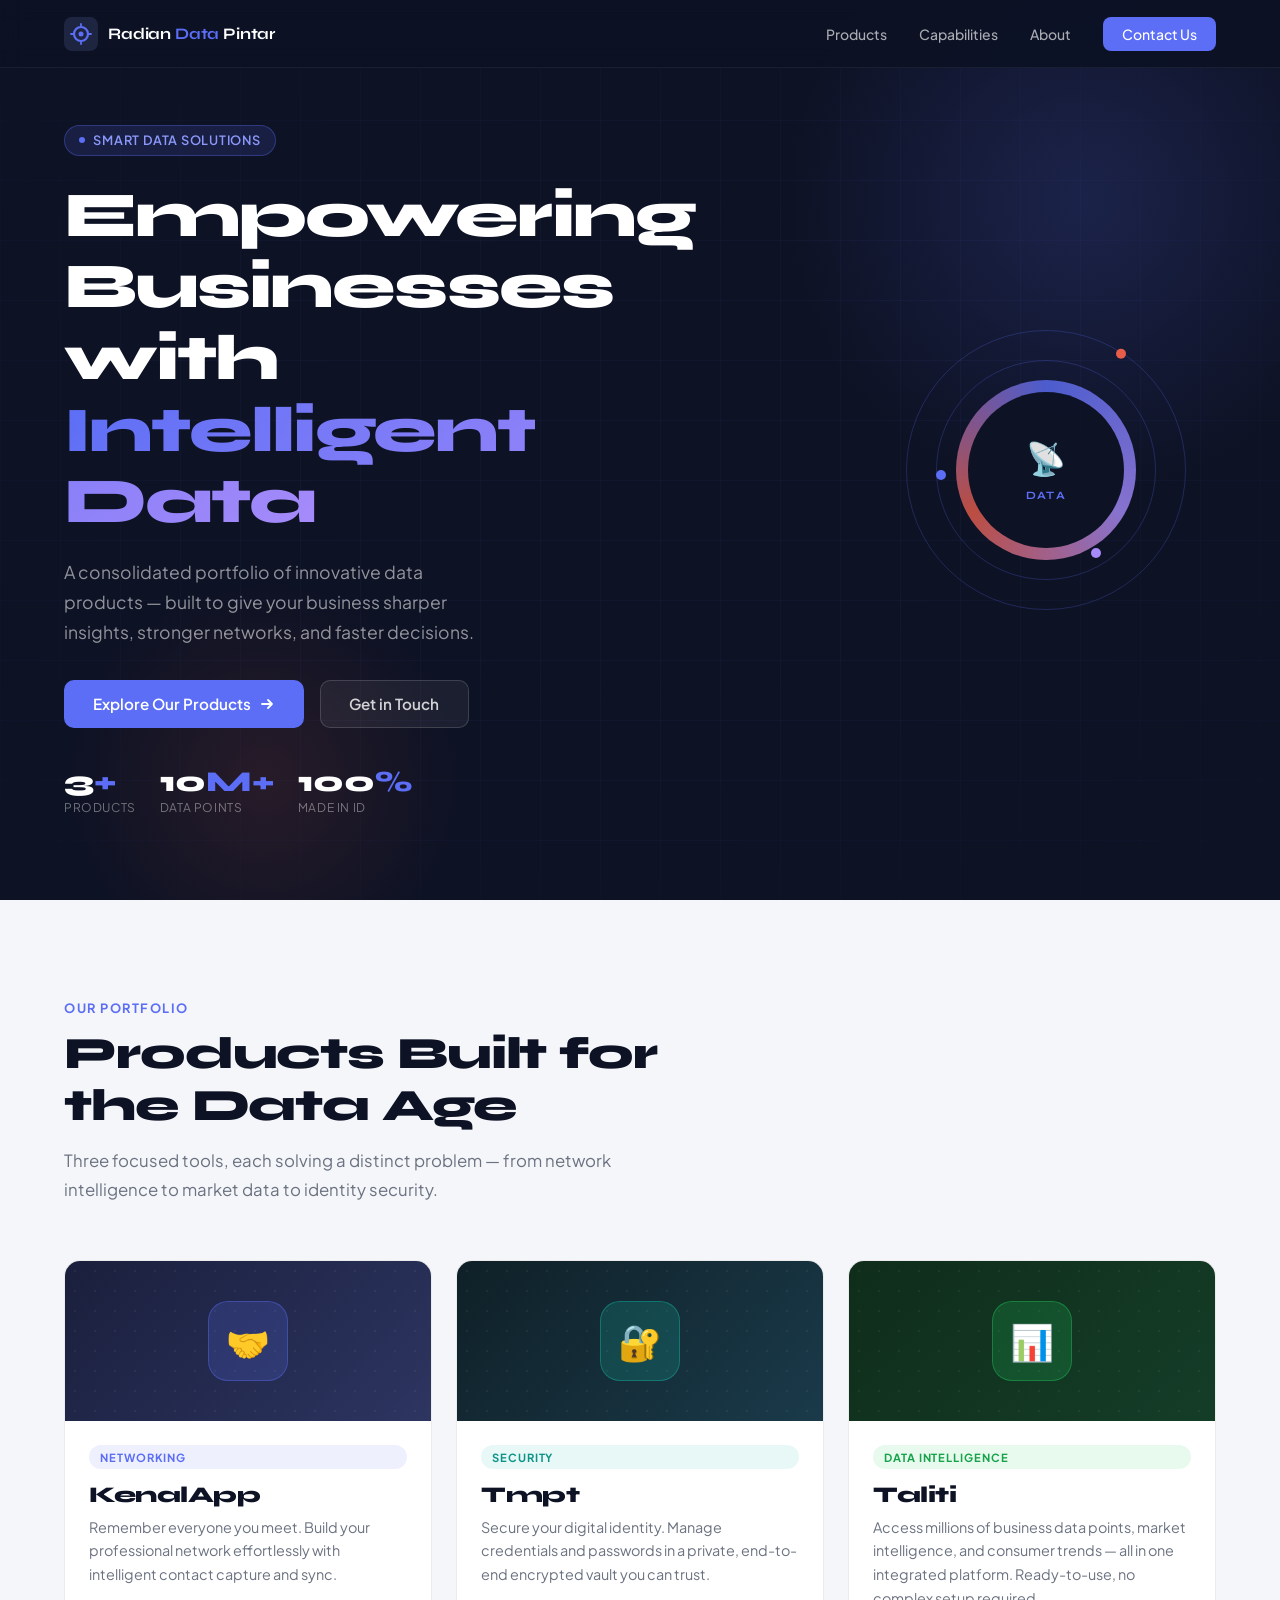
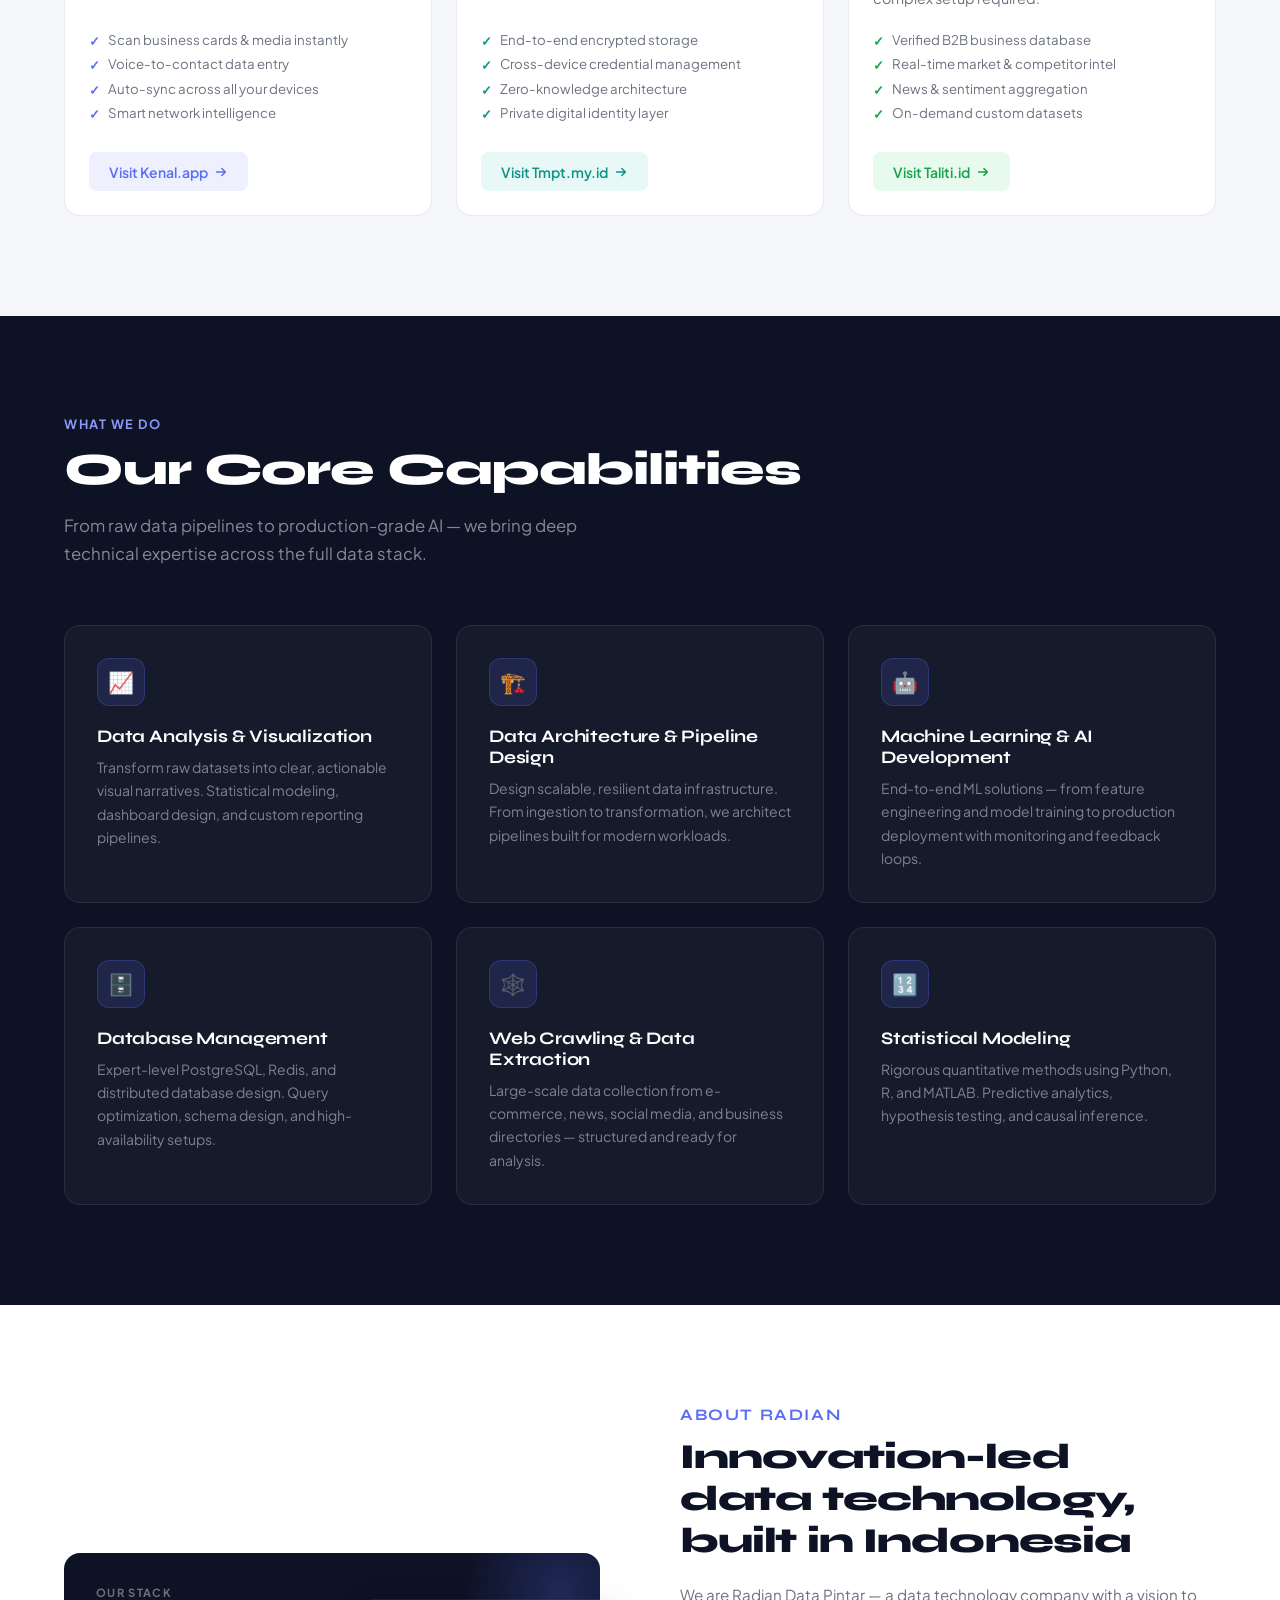
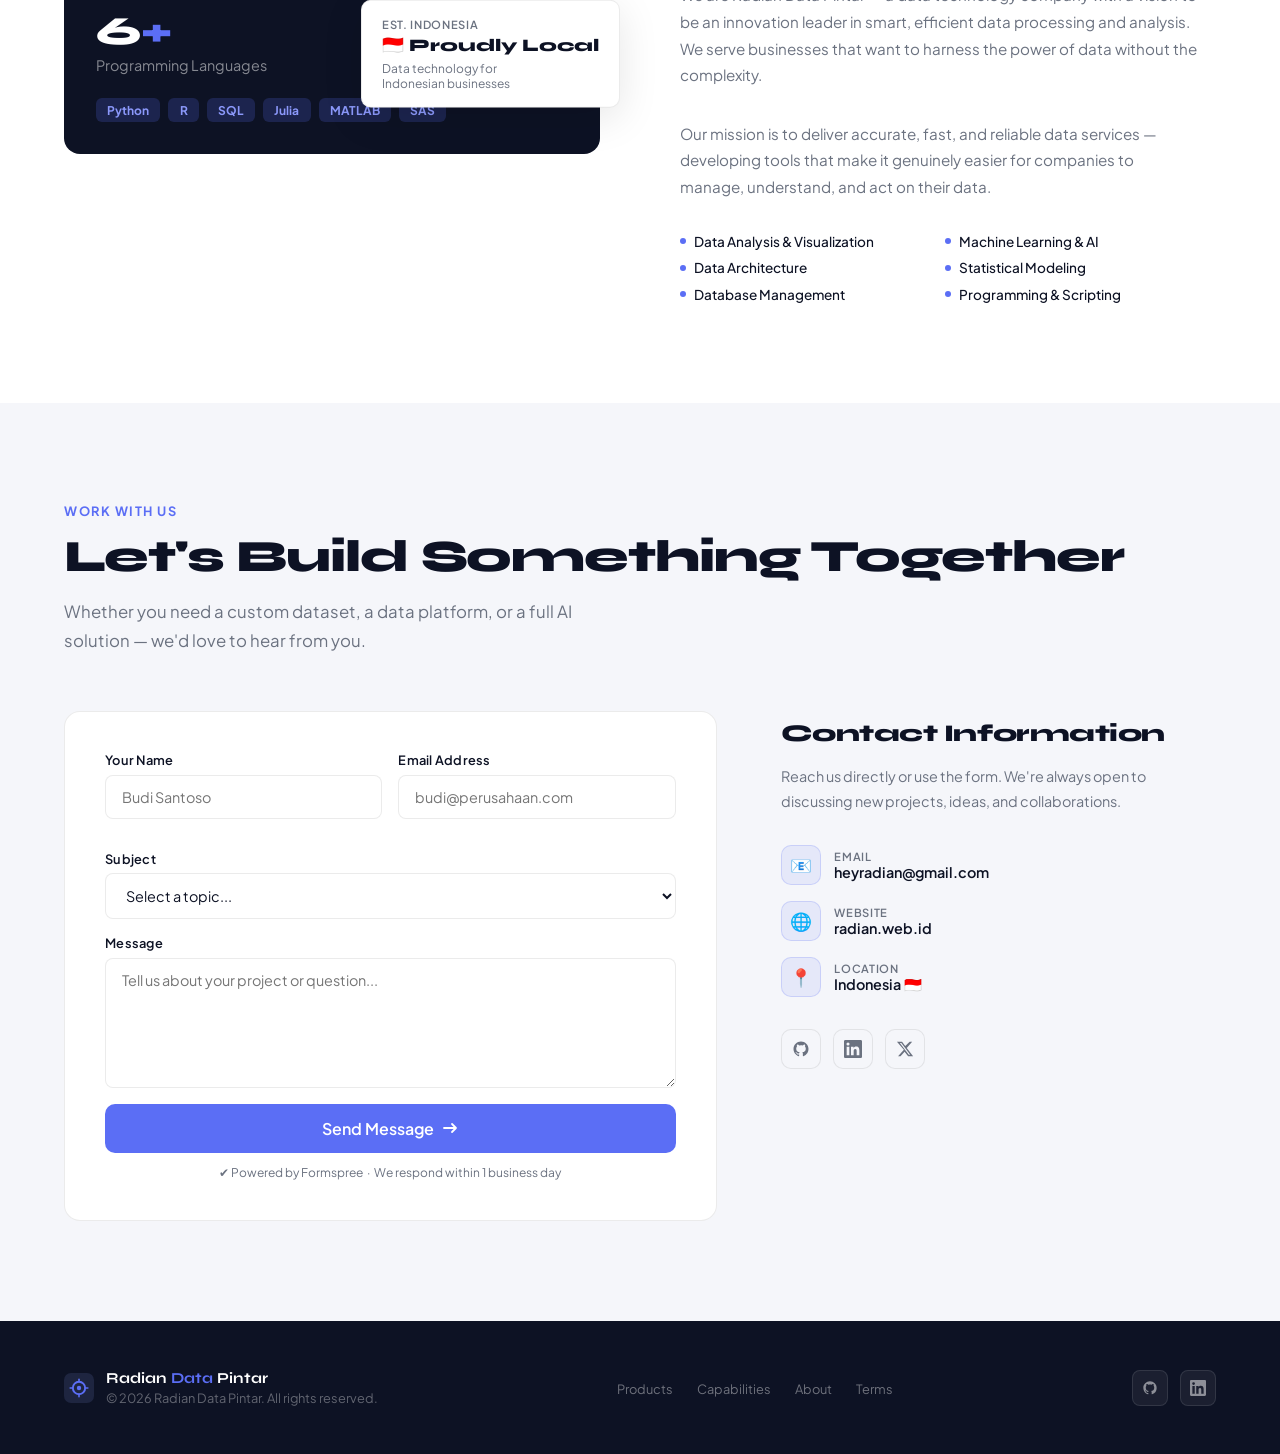
==== commit 924b45bc: "New design" ====
--- a/index.html
+++ b/index.html
@@ -1309,7 +1309,7 @@
             <div class="contact-item-icon">📧</div>
             <div class="contact-item-text">
               <div class="contact-item-label">Email</div>
-              <div class="contact-item-value">hello@radian.web.id</div>
+              <div class="contact-item-value">heyradian@gmail.com</div>
             </div>
           </div>
           <div class="contact-item">
@@ -1358,7 +1358,7 @@
       </svg>
       <div>
         <div class="footer-name">Radian <span>Data</span> Pintar</div>
-        <div class="footer-copy">© 2024 Radian Data Pintar. All rights reserved.</div>
+        <div class="footer-copy">© 2026 Radian Data Pintar. All rights reserved.</div>
       </div>
     </div>
     <ul class="footer-links">
@@ -1395,7 +1395,7 @@
   btn.disabled = true;
 
   try {
-    const res = await fetch('https://formspree.io/f/YOUR_FORM_ID', {
+    const res = await fetch('https://formspree.io/f/mzdwdbyd', {
       method: 'POST',
       headers: { 'Content-Type': 'application/json', 'Accept': 'application/json' },
       body: JSON.stringify({ name, email, subject, message })
@@ -1410,7 +1410,7 @@
   } catch {
     btn.textContent = 'Send Message';
     btn.disabled = false;
-    alert('Something went wrong. Please try emailing us directly at hello@radian.web.id');
+    alert('Something went wrong. Please try emailing us directly at heyradian@gmail.com');
   }
 }
 </script>
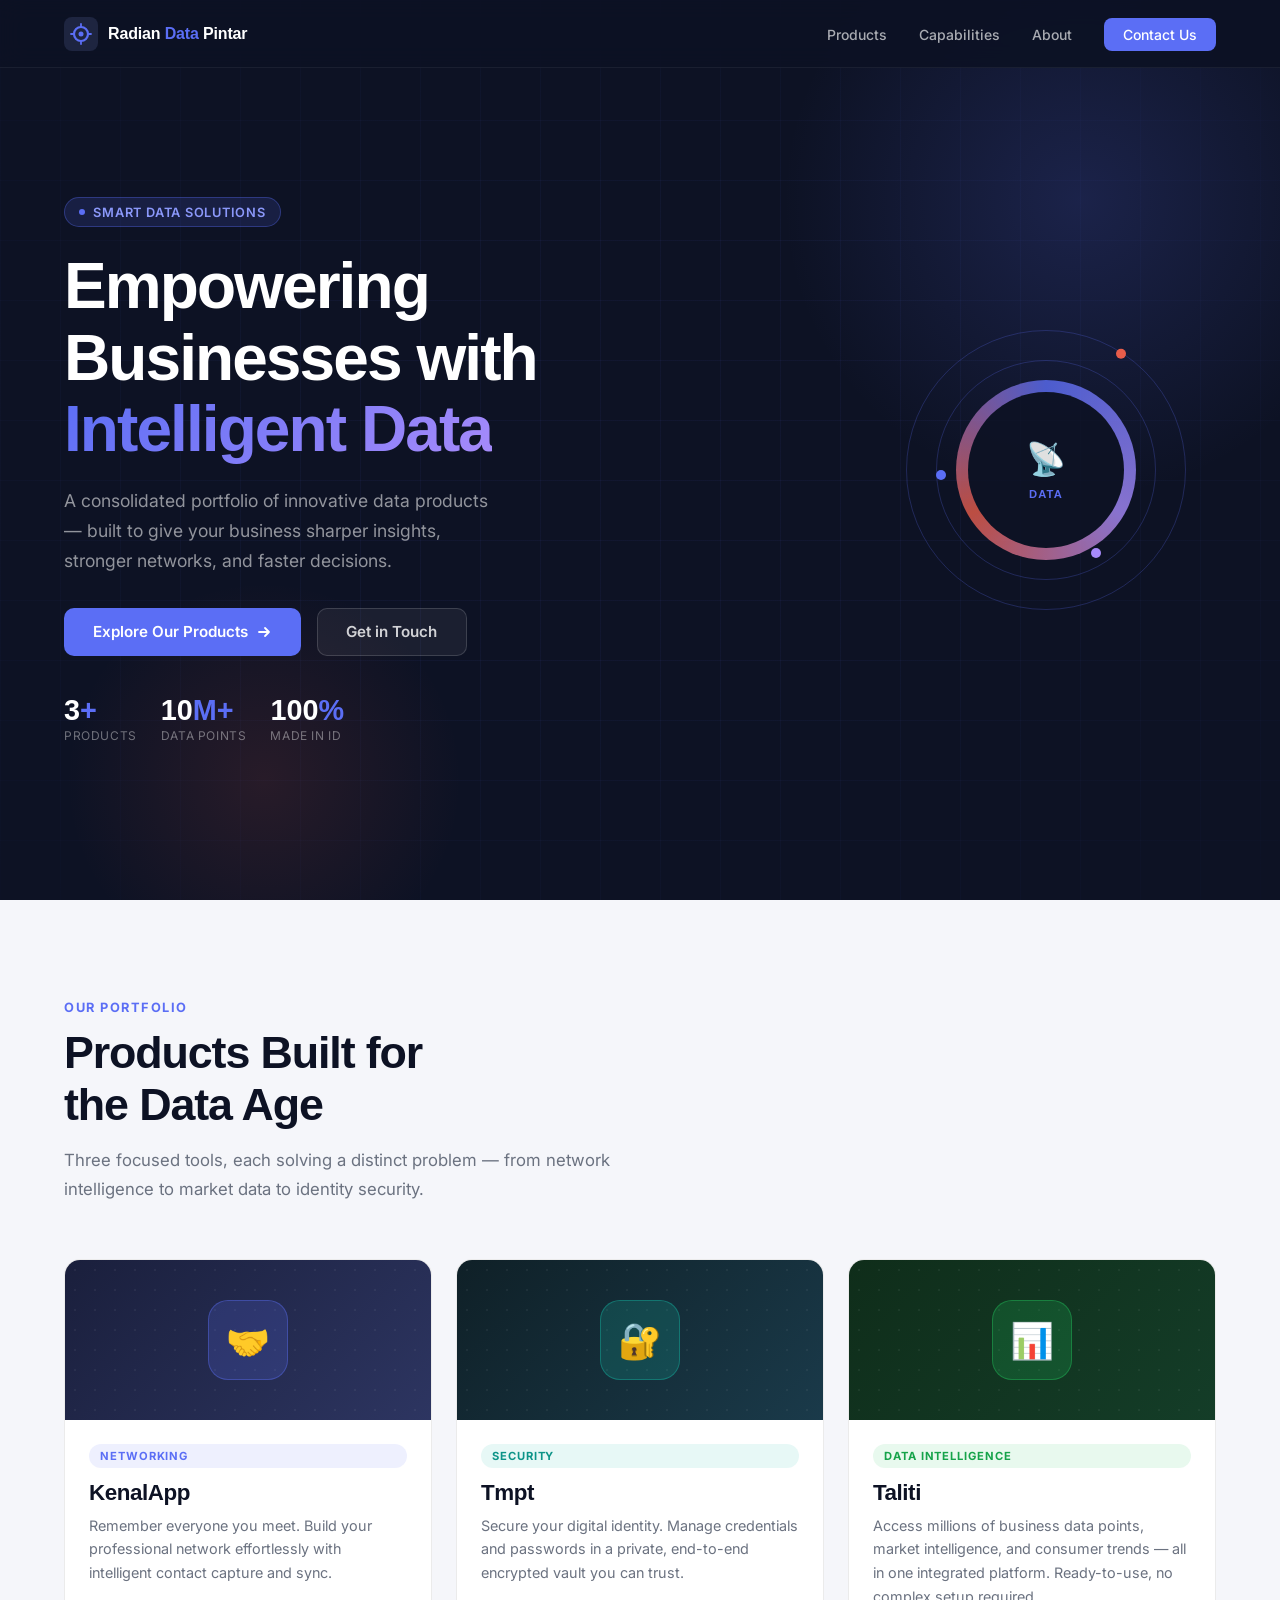
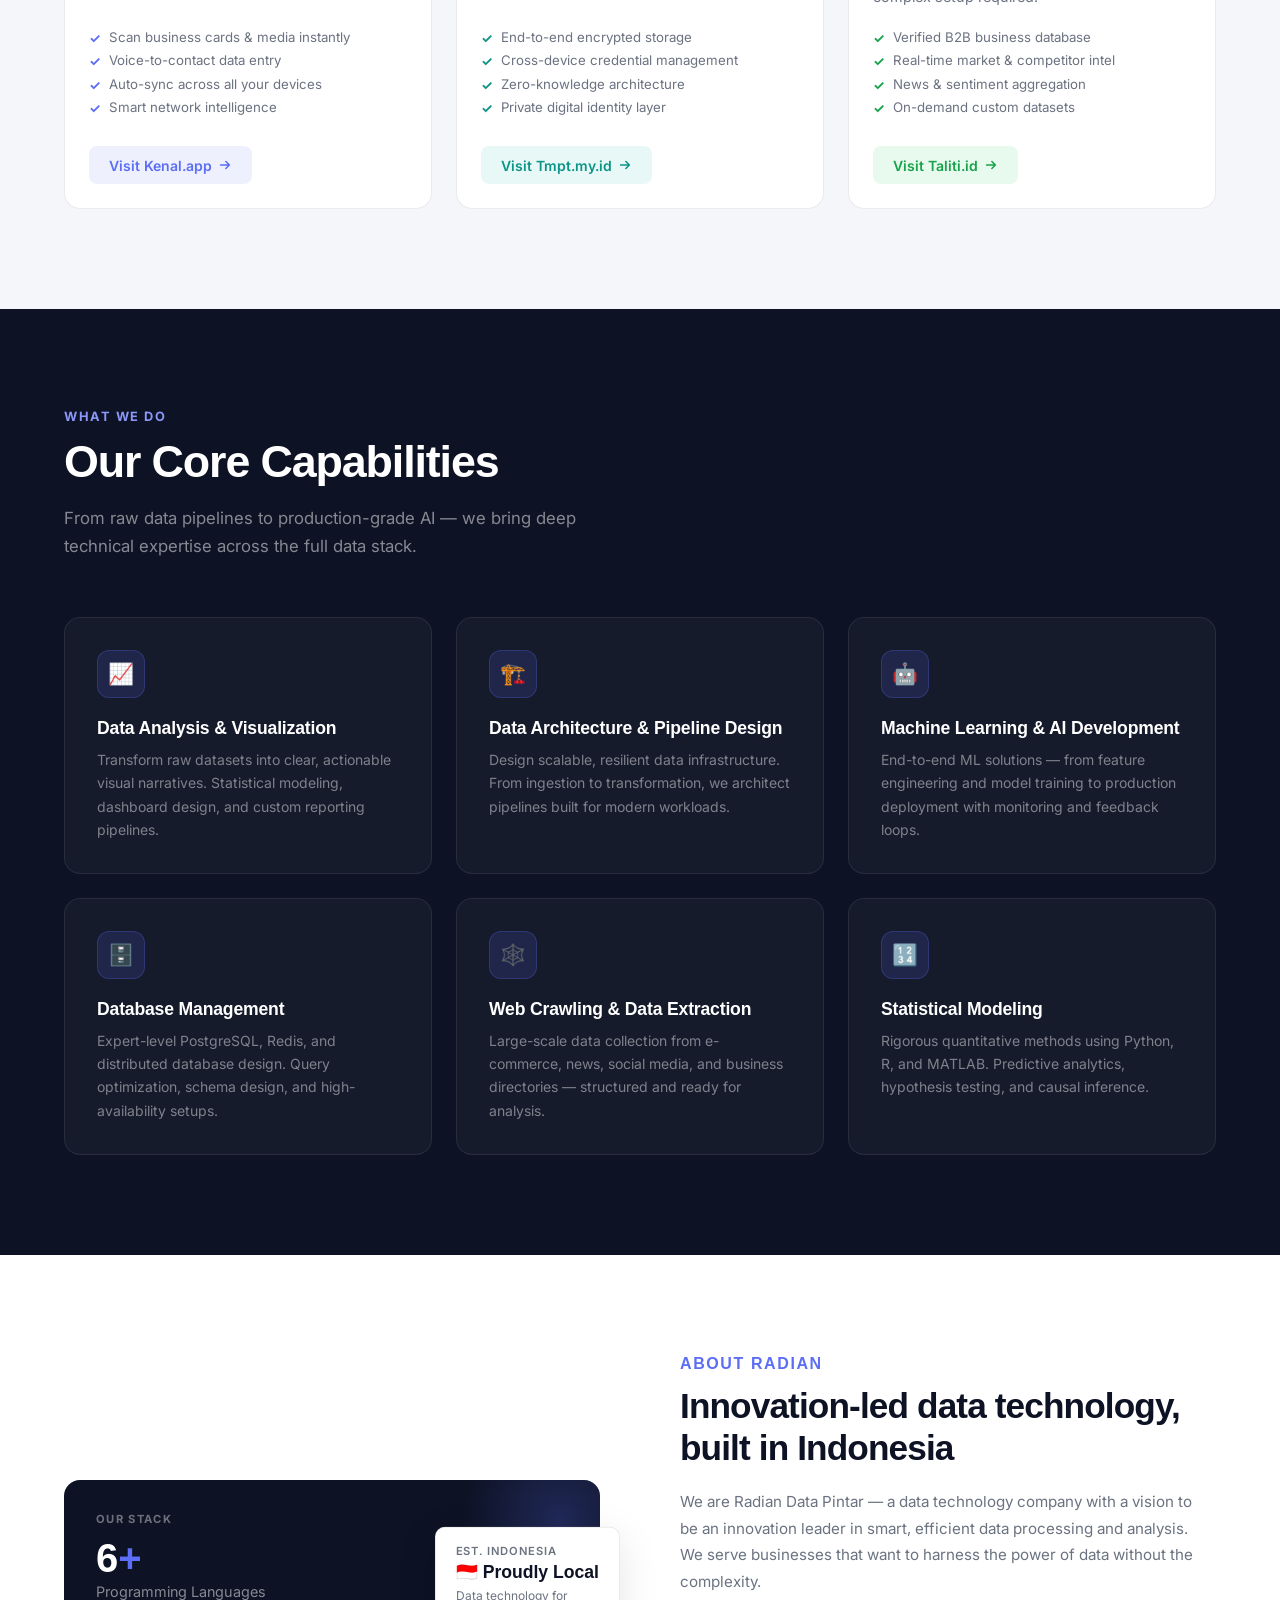
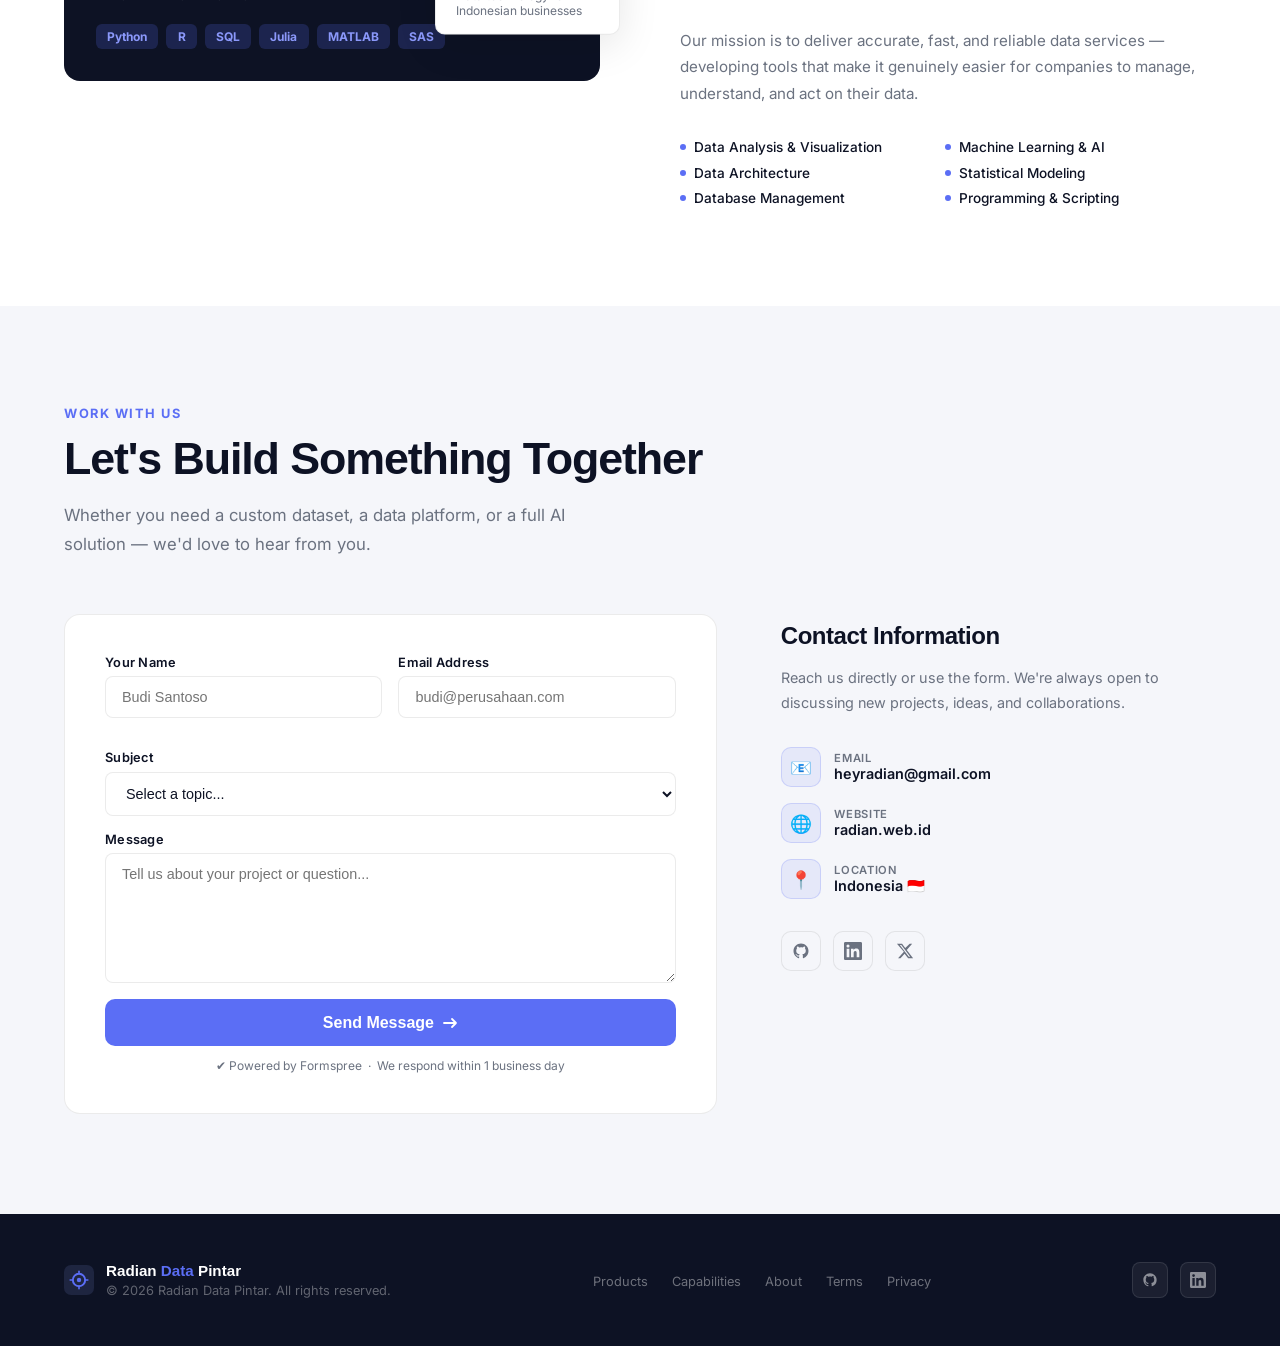
==== commit 18946d3c: "New design" ====
--- a/index.html
+++ b/index.html
@@ -8,7 +8,8 @@
 <link rel="icon" type="image/svg+xml" href="data:image/svg+xml,%3Csvg xmlns='http://www.w3.org/2000/svg' viewBox='0 0 64 64'%3E%3Crect width='64' height='64' rx='14' fill='%230d1224'/%3E%3Ccircle cx='32' cy='32' r='14' fill='none' stroke='%235b6ef5' stroke-width='4'/%3E%3Ccircle cx='32' cy='32' r='5' fill='%235b6ef5'/%3E%3Cline x1='32' y1='10' x2='32' y2='18' stroke='%235b6ef5' stroke-width='3' stroke-linecap='round'/%3E%3Cline x1='32' y1='46' x2='32' y2='54' stroke='%235b6ef5' stroke-width='3' stroke-linecap='round'/%3E%3Cline x1='10' y1='32' x2='18' y2='32' stroke='%235b6ef5' stroke-width='3' stroke-linecap='round'/%3E%3Cline x1='46' y1='32' x2='54' y2='32' stroke='%235b6ef5' stroke-width='3' stroke-linecap='round'/%3E%3C/svg%3E"/>
 <link rel="preconnect" href="https://fonts.googleapis.com"/>
 <link rel="preconnect" href="https://fonts.gstatic.com" crossorigin/>
-<link href="https://fonts.googleapis.com/css2?family=Syne:wght@400;600;700;800&family=Plus+Jakarta+Sans:wght@400;500;600&display=swap" rel="stylesheet"/>
+<!-- <link href="https://fonts.googleapis.com/css2?family=Syne:wght@400;600;700;800&family=Plus+Jakarta+Sans:wght@400;500;600&display=swap" rel="stylesheet"/> -->
+<link href="https://fonts.googleapis.com/css2?family=Inter:wght@400;500;600;700;800&display=swap" rel="stylesheet">
 <style>
   *, *::before, *::after { box-sizing: border-box; margin: 0; padding: 0; }
 
@@ -30,7 +31,7 @@
   html { scroll-behavior: smooth; }
 
   body {
-    font-family: 'Plus Jakarta Sans', sans-serif;
+    font-family: 'Inter', sans-serif;
     color: var(--ink);
     background: var(--white);
     -webkit-font-smoothing: antialiased;
@@ -1366,6 +1367,7 @@
       <li><a href="#capabilities">Capabilities</a></li>
       <li><a href="#about">About</a></li>
       <li><a href="https://radian.web.id/terms.html" target="_blank">Terms</a></li>
+      <li><a href="https://radian.web.id/privacy.html" target="_blank">Privacy</a></li>
     </ul>
     <div class="footer-social">
       <a href="https://github.com/radianapp" target="_blank" title="GitHub">
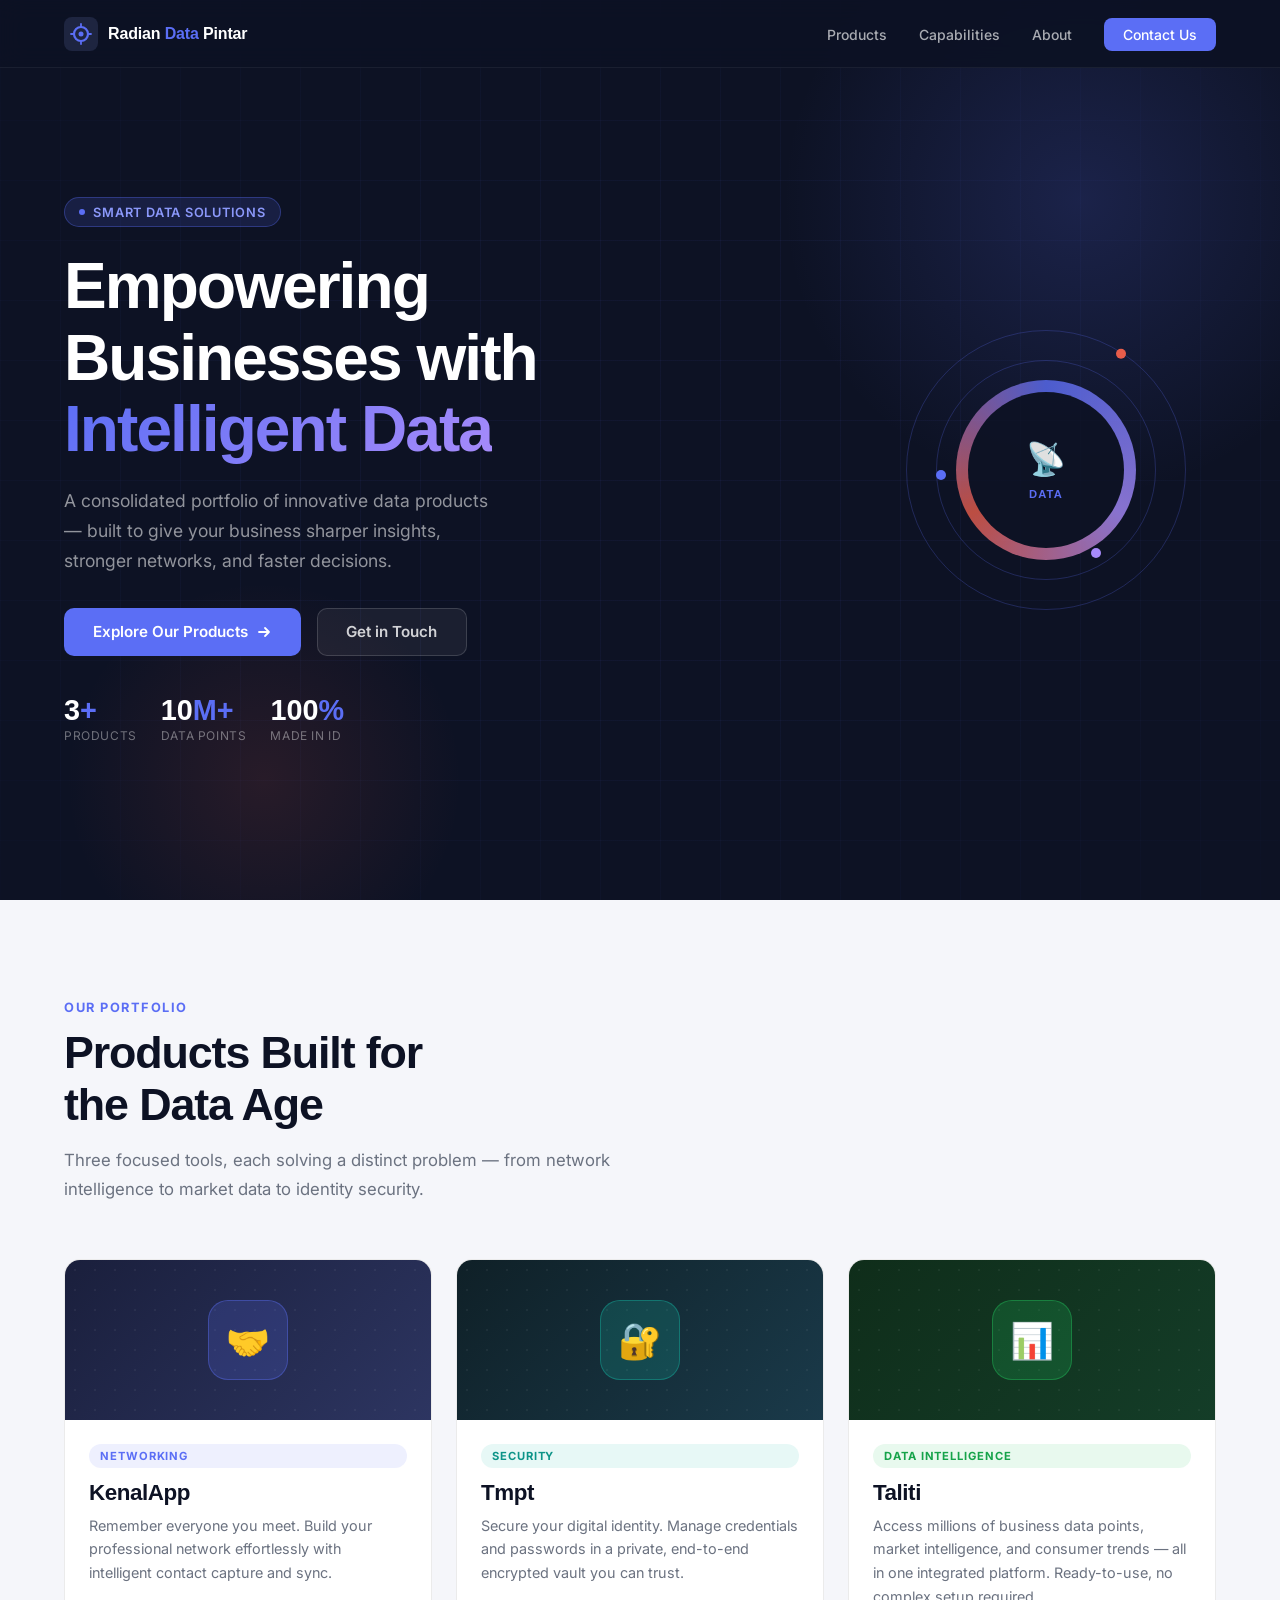
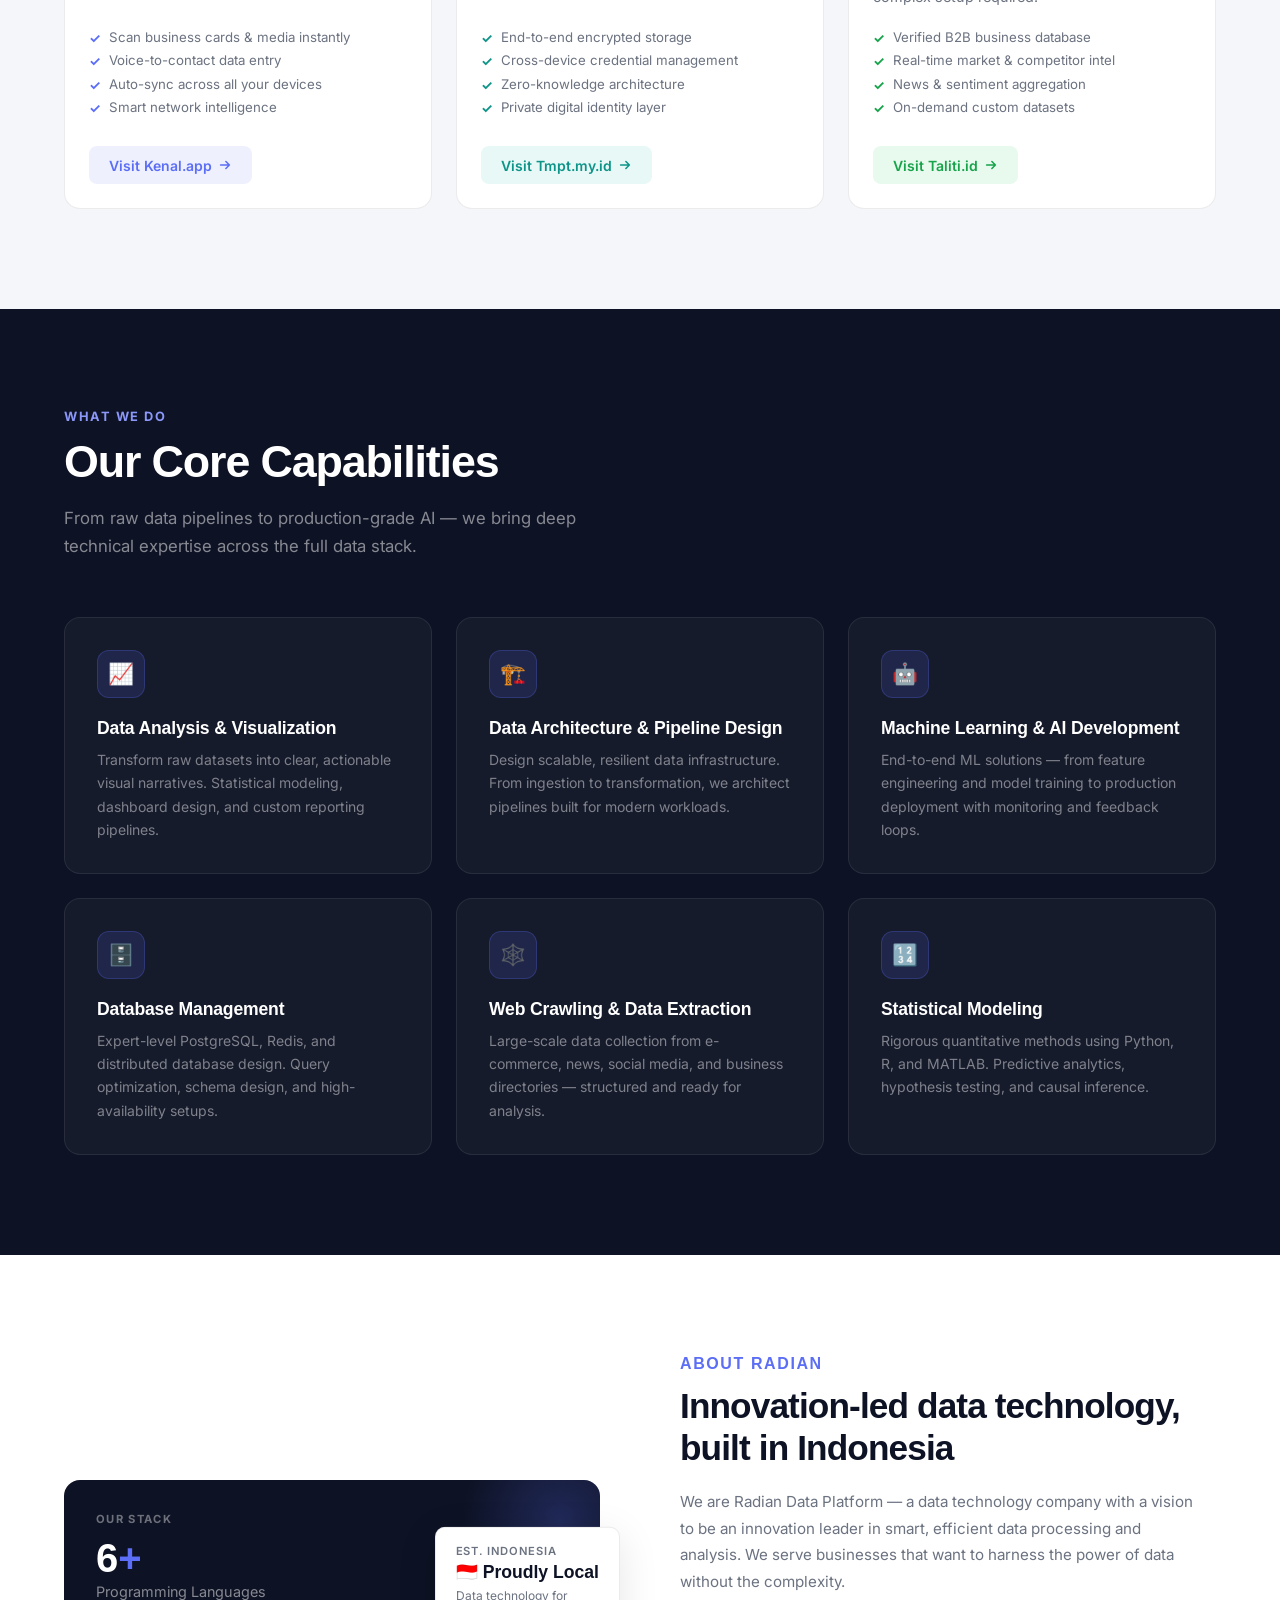
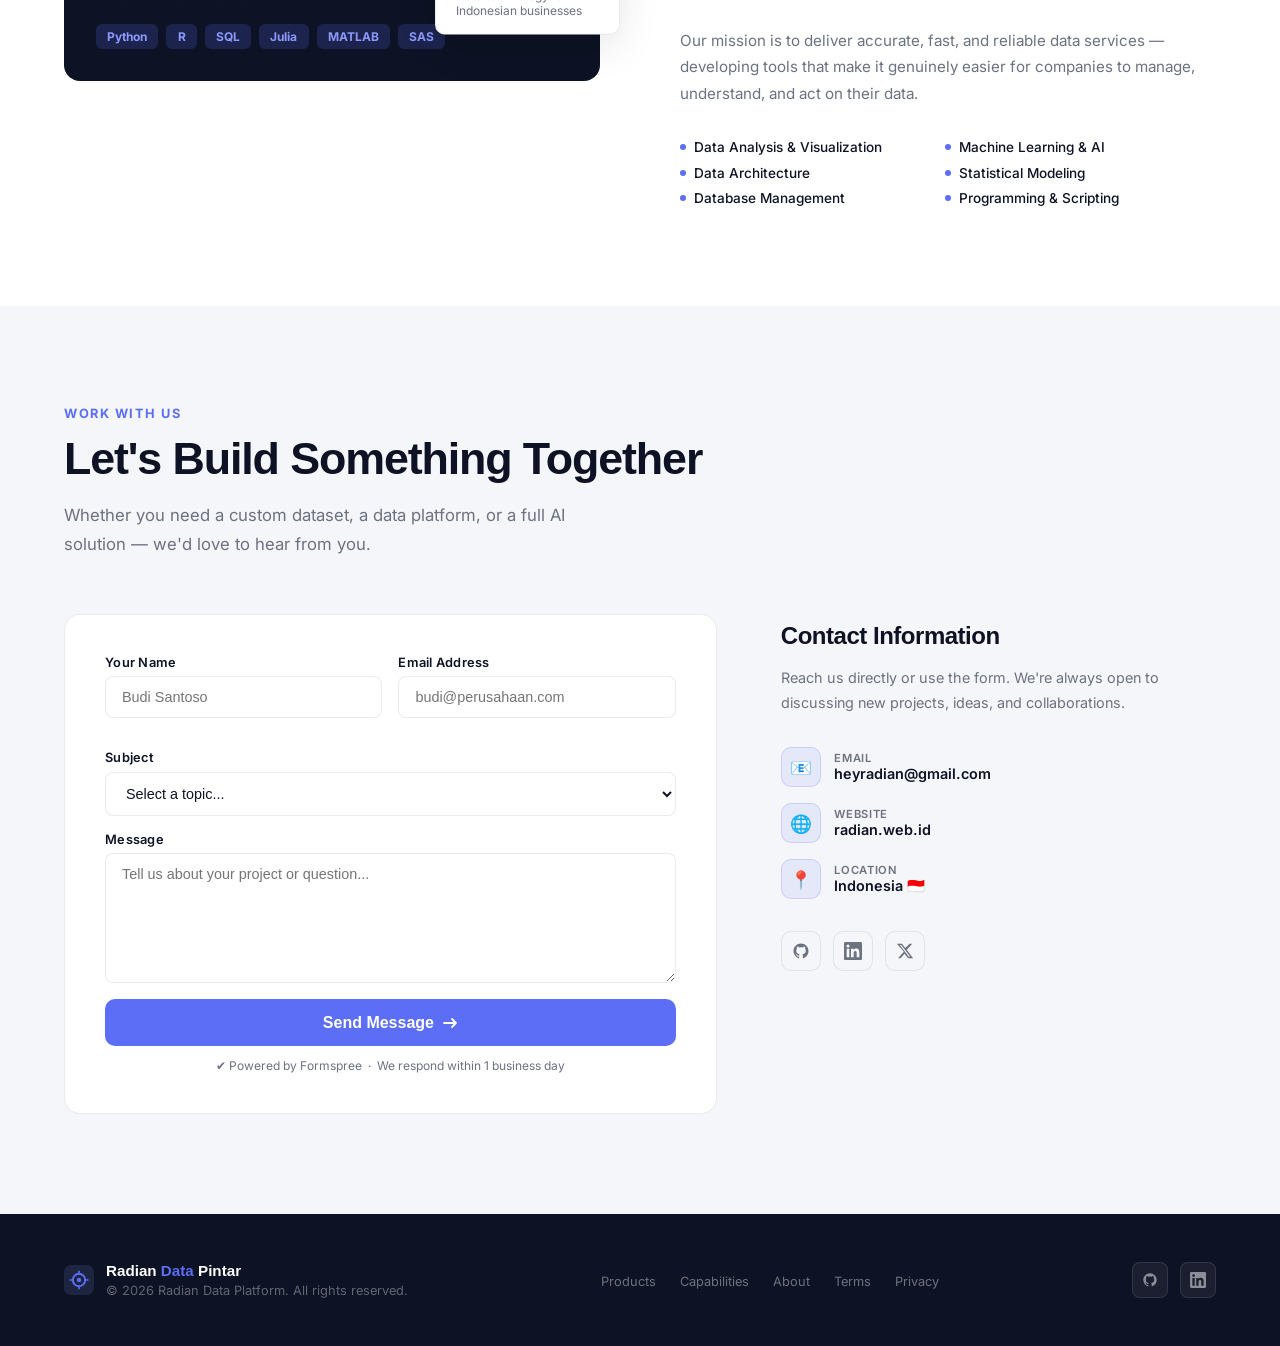
==== commit ef6f516c: "chore: change title" ====
--- a/index.html
+++ b/index.html
@@ -3,7 +3,7 @@
 <head>
 <meta charset="UTF-8"/>
 <meta name="viewport" content="width=device-width, initial-scale=1.0"/>
-<title>Radian Data Pintar — Smart Data Solutions</title>
+<title>Radian Data Platform — Smart Data Solutions</title>
 <meta name="description" content="A consolidated portfolio of innovative data products for modern businesses."/>
 <link rel="icon" type="image/svg+xml" href="data:image/svg+xml,%3Csvg xmlns='http://www.w3.org/2000/svg' viewBox='0 0 64 64'%3E%3Crect width='64' height='64' rx='14' fill='%230d1224'/%3E%3Ccircle cx='32' cy='32' r='14' fill='none' stroke='%235b6ef5' stroke-width='4'/%3E%3Ccircle cx='32' cy='32' r='5' fill='%235b6ef5'/%3E%3Cline x1='32' y1='10' x2='32' y2='18' stroke='%235b6ef5' stroke-width='3' stroke-linecap='round'/%3E%3Cline x1='32' y1='46' x2='32' y2='54' stroke='%235b6ef5' stroke-width='3' stroke-linecap='round'/%3E%3Cline x1='10' y1='32' x2='18' y2='32' stroke='%235b6ef5' stroke-width='3' stroke-linecap='round'/%3E%3Cline x1='46' y1='32' x2='54' y2='32' stroke='%235b6ef5' stroke-width='3' stroke-linecap='round'/%3E%3C/svg%3E"/>
 <link rel="preconnect" href="https://fonts.googleapis.com"/>
@@ -1235,7 +1235,7 @@
       <div class="about-text">
         <div class="about-tagline">About Radian</div>
         <h2 class="about-headline">Innovation-led data technology, built in Indonesia</h2>
-        <p class="about-body">We are Radian Data Pintar — a data technology company with a vision to be an innovation leader in smart, efficient data processing and analysis. We serve businesses that want to harness the power of data without the complexity.</p>
+        <p class="about-body">We are Radian Data Platform — a data technology company with a vision to be an innovation leader in smart, efficient data processing and analysis. We serve businesses that want to harness the power of data without the complexity.</p>
         <p class="about-body">Our mission is to deliver accurate, fast, and reliable data services — developing tools that make it genuinely easier for companies to manage, understand, and act on their data.</p>
         <div class="skills-list">
           <div class="skill-item"><div class="skill-dot"></div>Data Analysis & Visualization</div>
@@ -1359,7 +1359,7 @@
       </svg>
       <div>
         <div class="footer-name">Radian <span>Data</span> Pintar</div>
-        <div class="footer-copy">© 2026 Radian Data Pintar. All rights reserved.</div>
+        <div class="footer-copy">© 2026 Radian Data Platform. All rights reserved.</div>
       </div>
     </div>
     <ul class="footer-links">
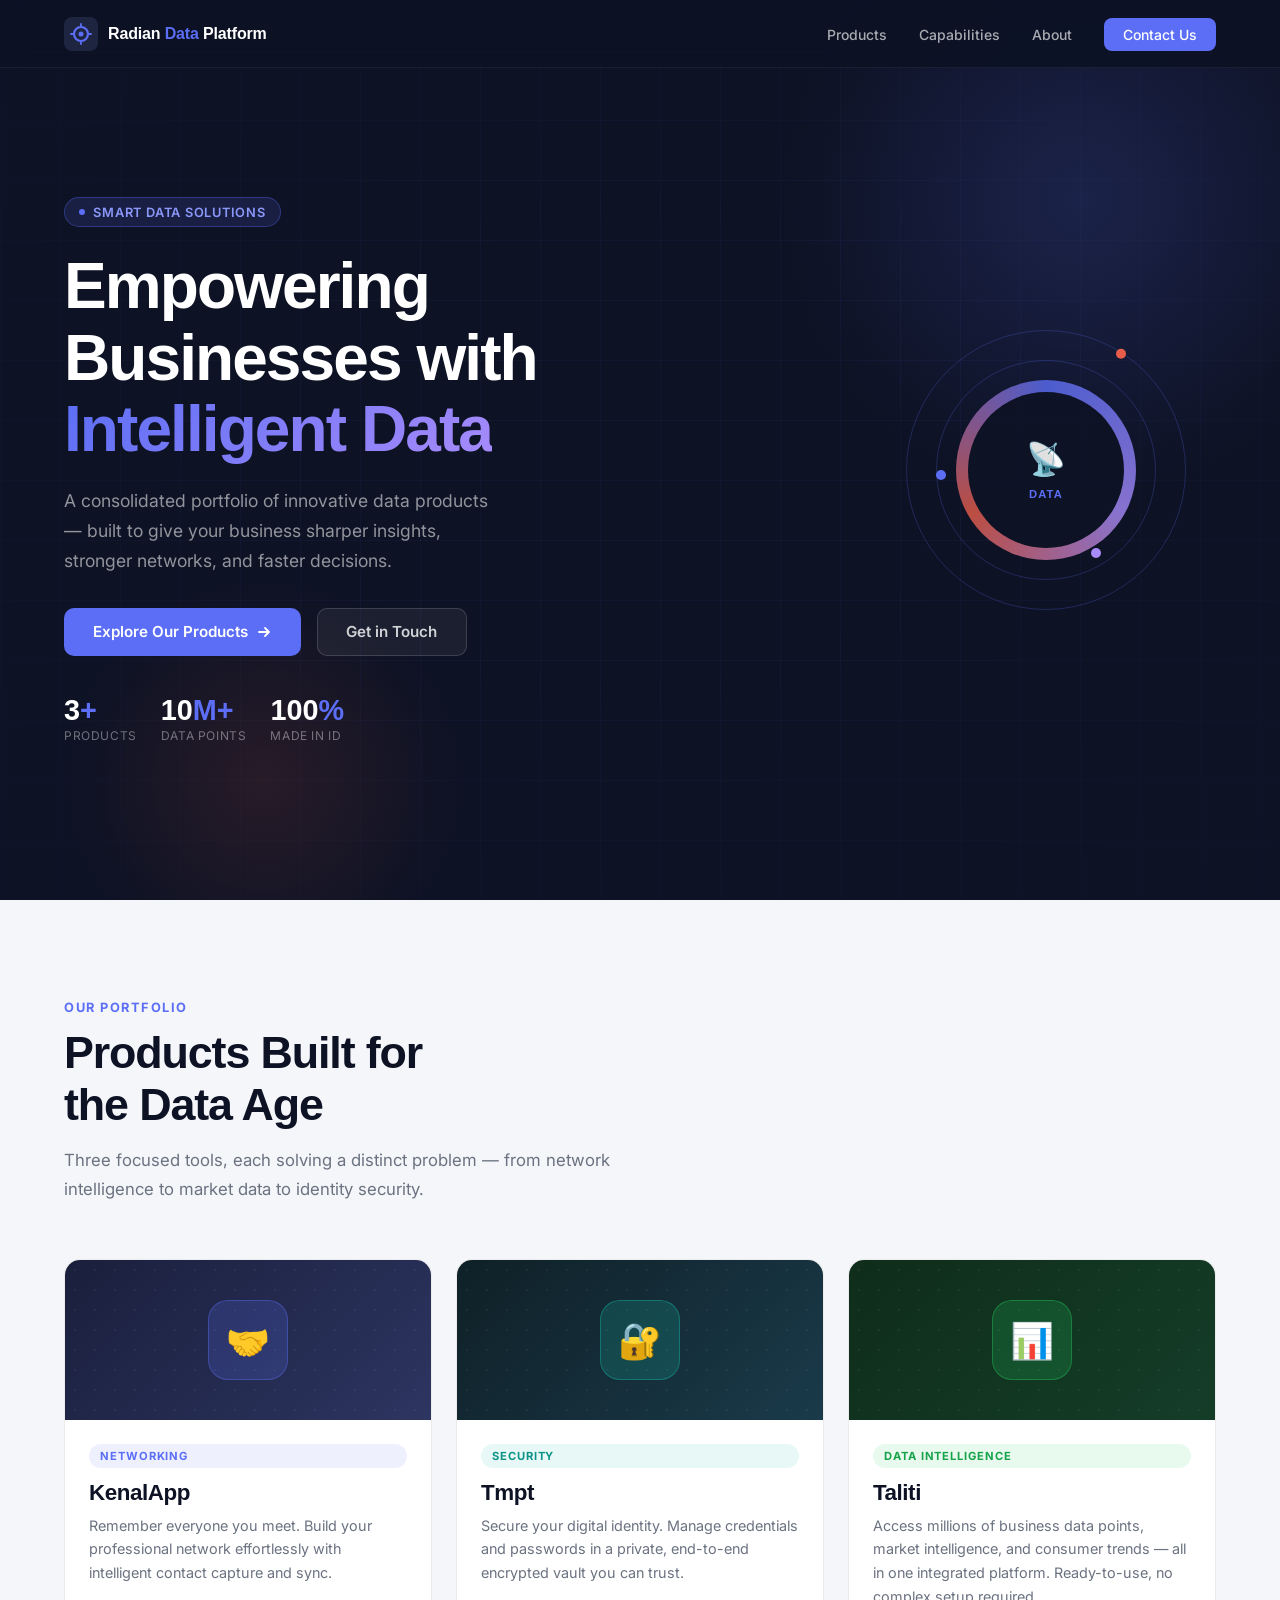
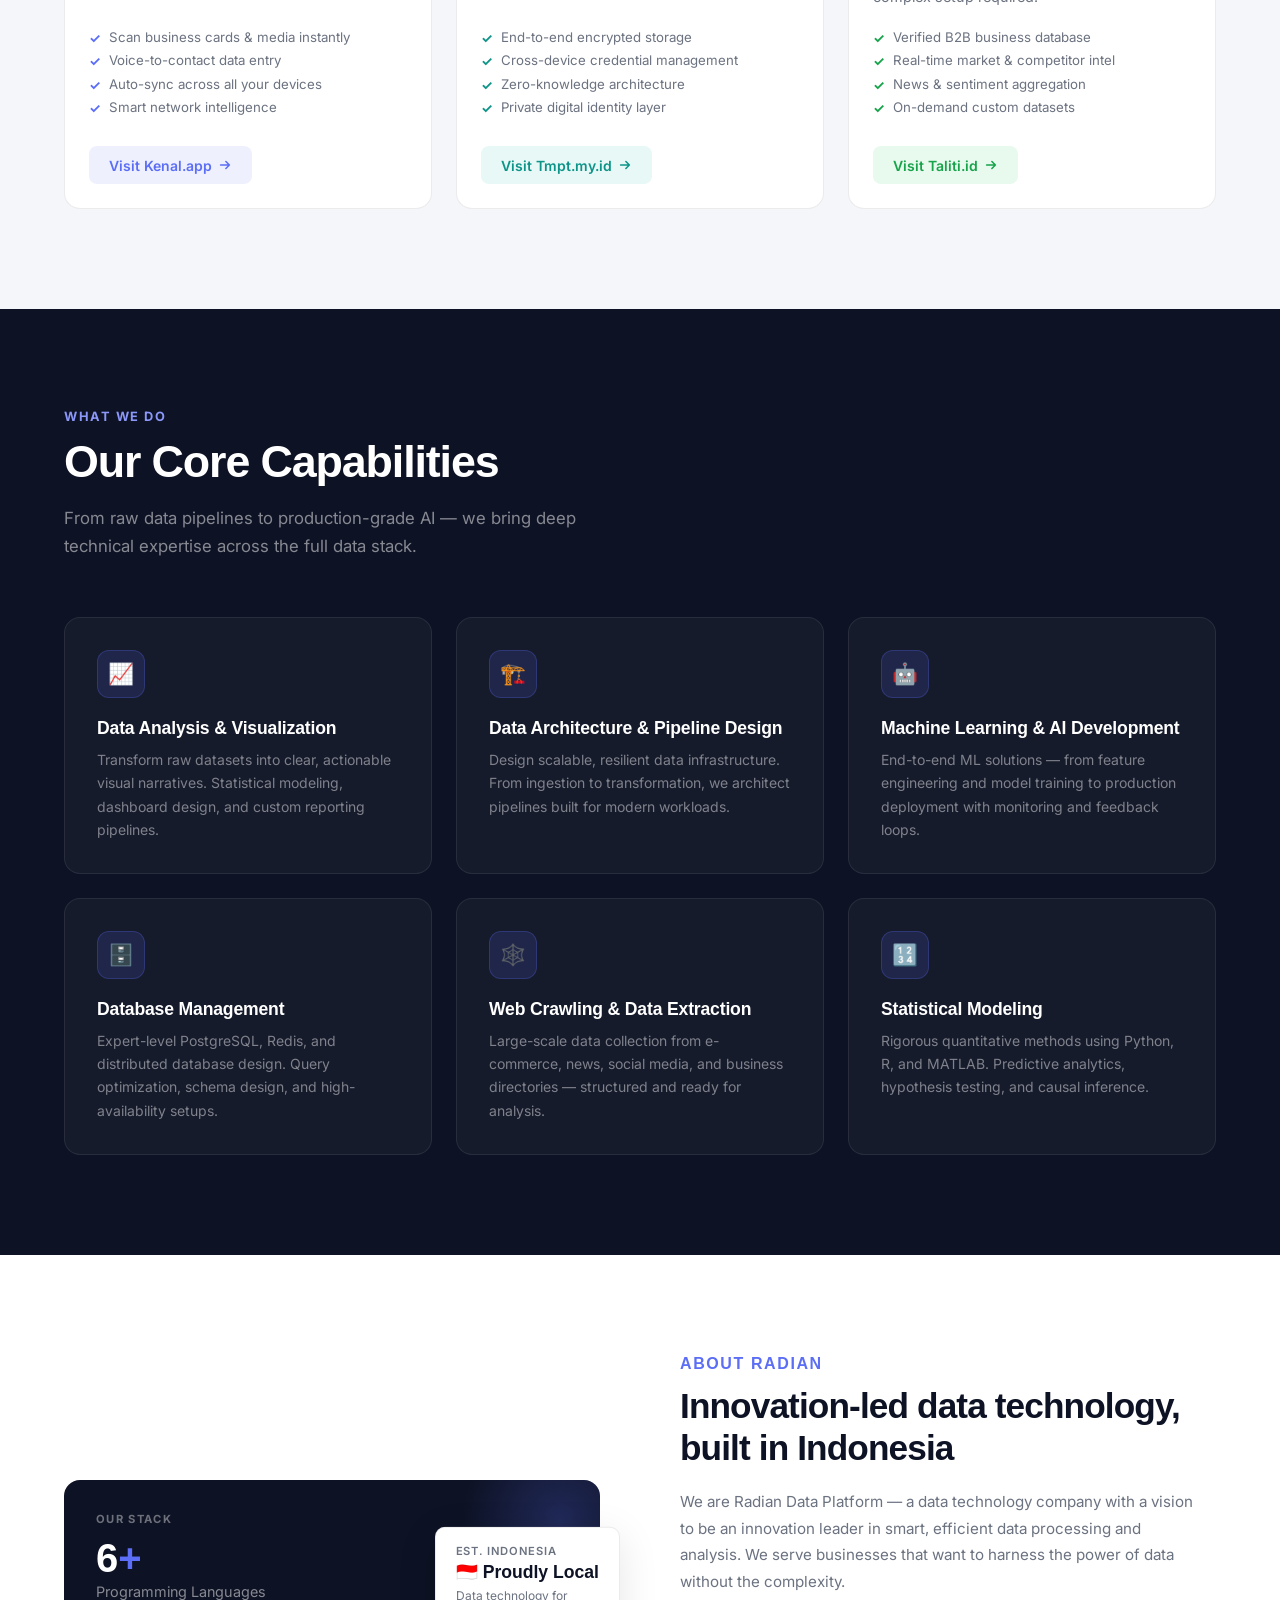
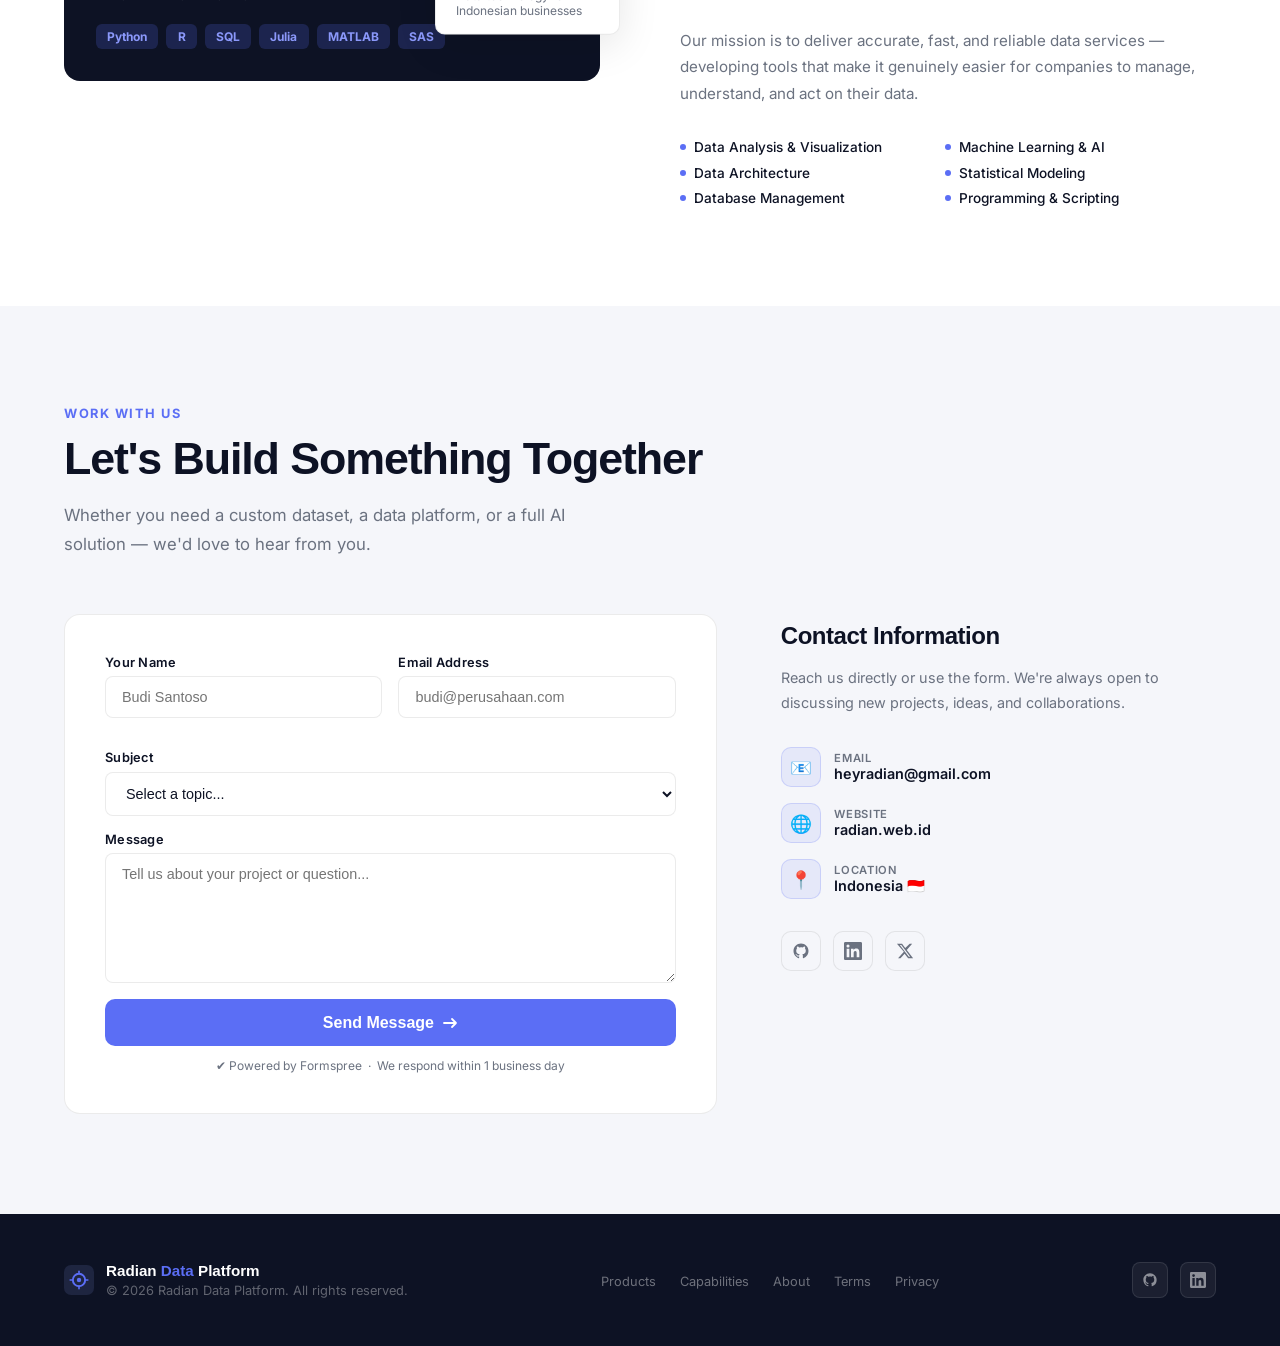
==== commit b990f000: "chore: change title" ====
--- a/index.html
+++ b/index.html
@@ -1024,7 +1024,7 @@
       <line x1="7" y1="17" x2="10" y2="17" stroke="#5b6ef5" stroke-width="1.8" stroke-linecap="round"/>
       <line x1="24" y1="17" x2="27" y2="17" stroke="#5b6ef5" stroke-width="1.8" stroke-linecap="round"/>
     </svg>
-    <span class="nav-name">Radian <span>Data</span> Pintar</span>
+    <span class="nav-name">Radian <span>Data</span> Platform</span>
   </a>
   <ul class="nav-links">
     <li><a href="#products">Products</a></li>
@@ -1358,7 +1358,7 @@
         <line x1="24" y1="17" x2="27" y2="17" stroke="#5b6ef5" stroke-width="1.8" stroke-linecap="round"/>
       </svg>
       <div>
-        <div class="footer-name">Radian <span>Data</span> Pintar</div>
+        <div class="footer-name">Radian <span>Data</span> Platform</div>
         <div class="footer-copy">© 2026 Radian Data Platform. All rights reserved.</div>
       </div>
     </div>
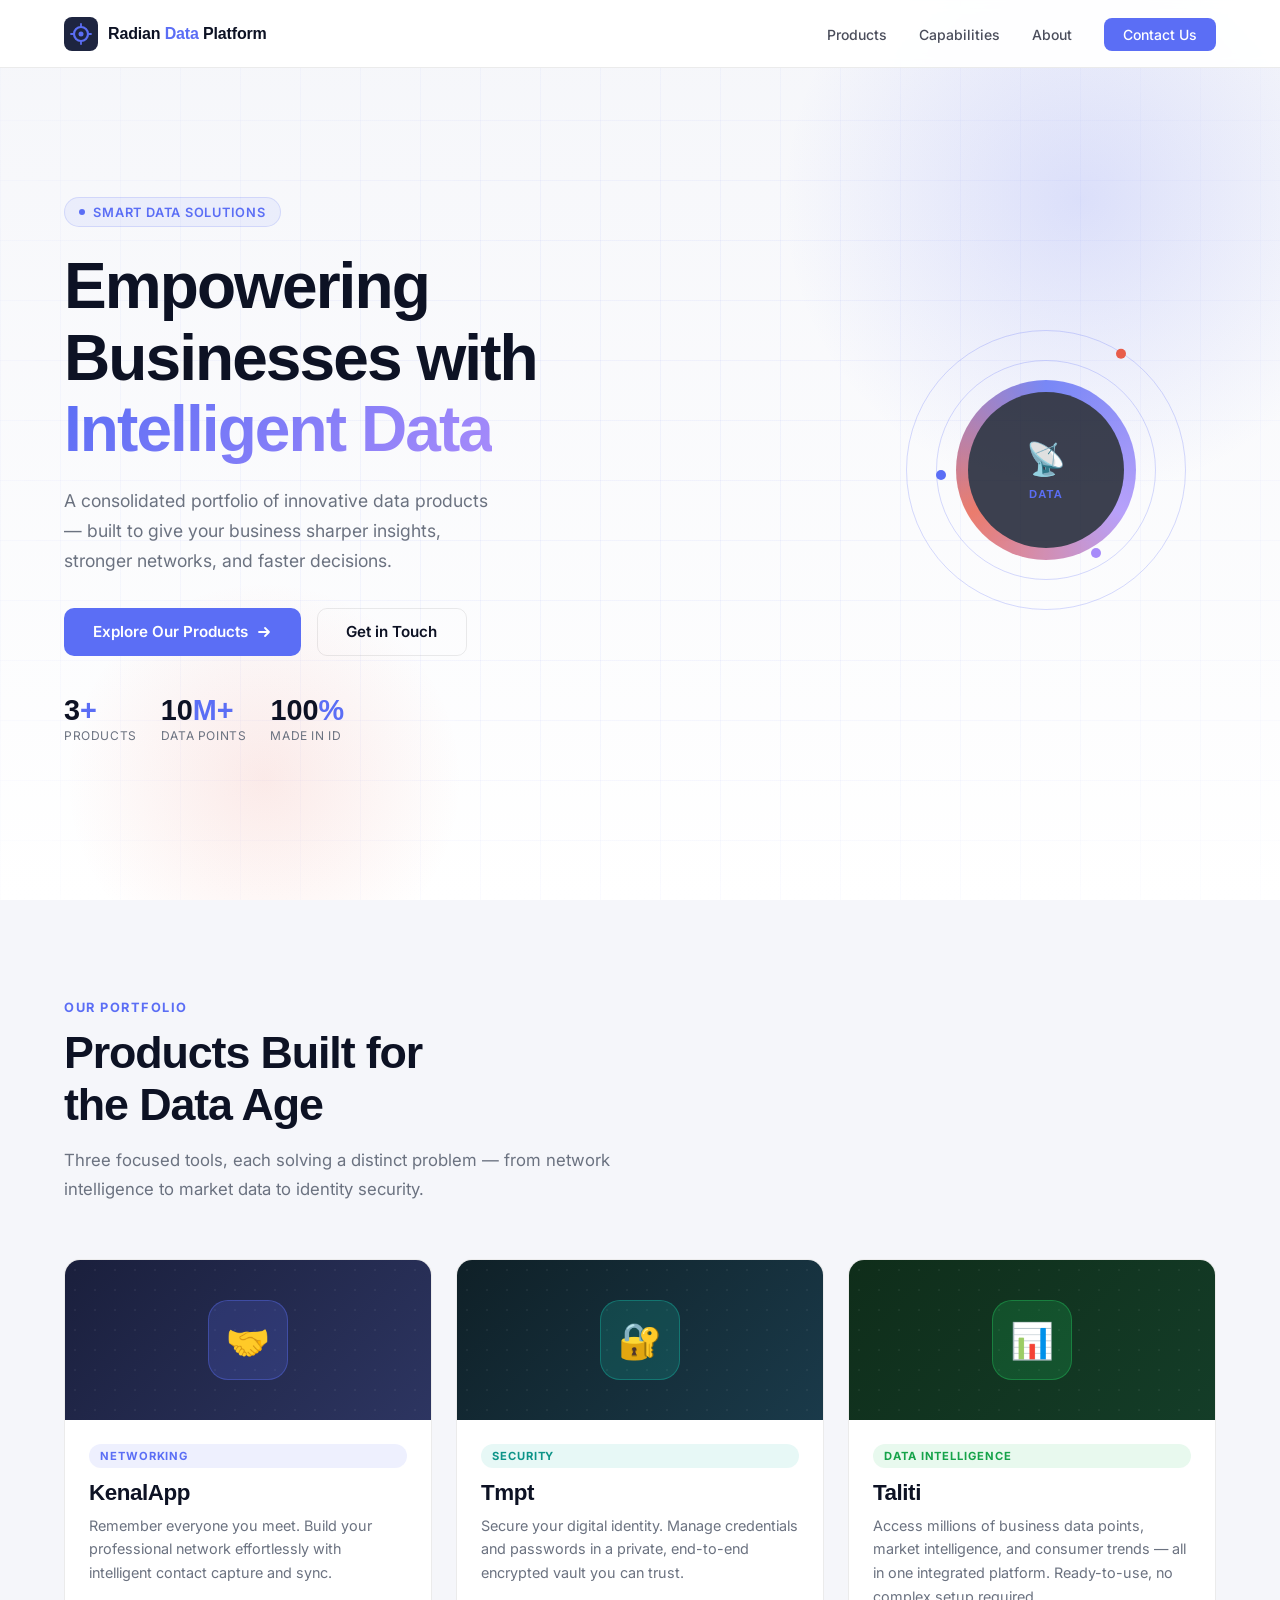
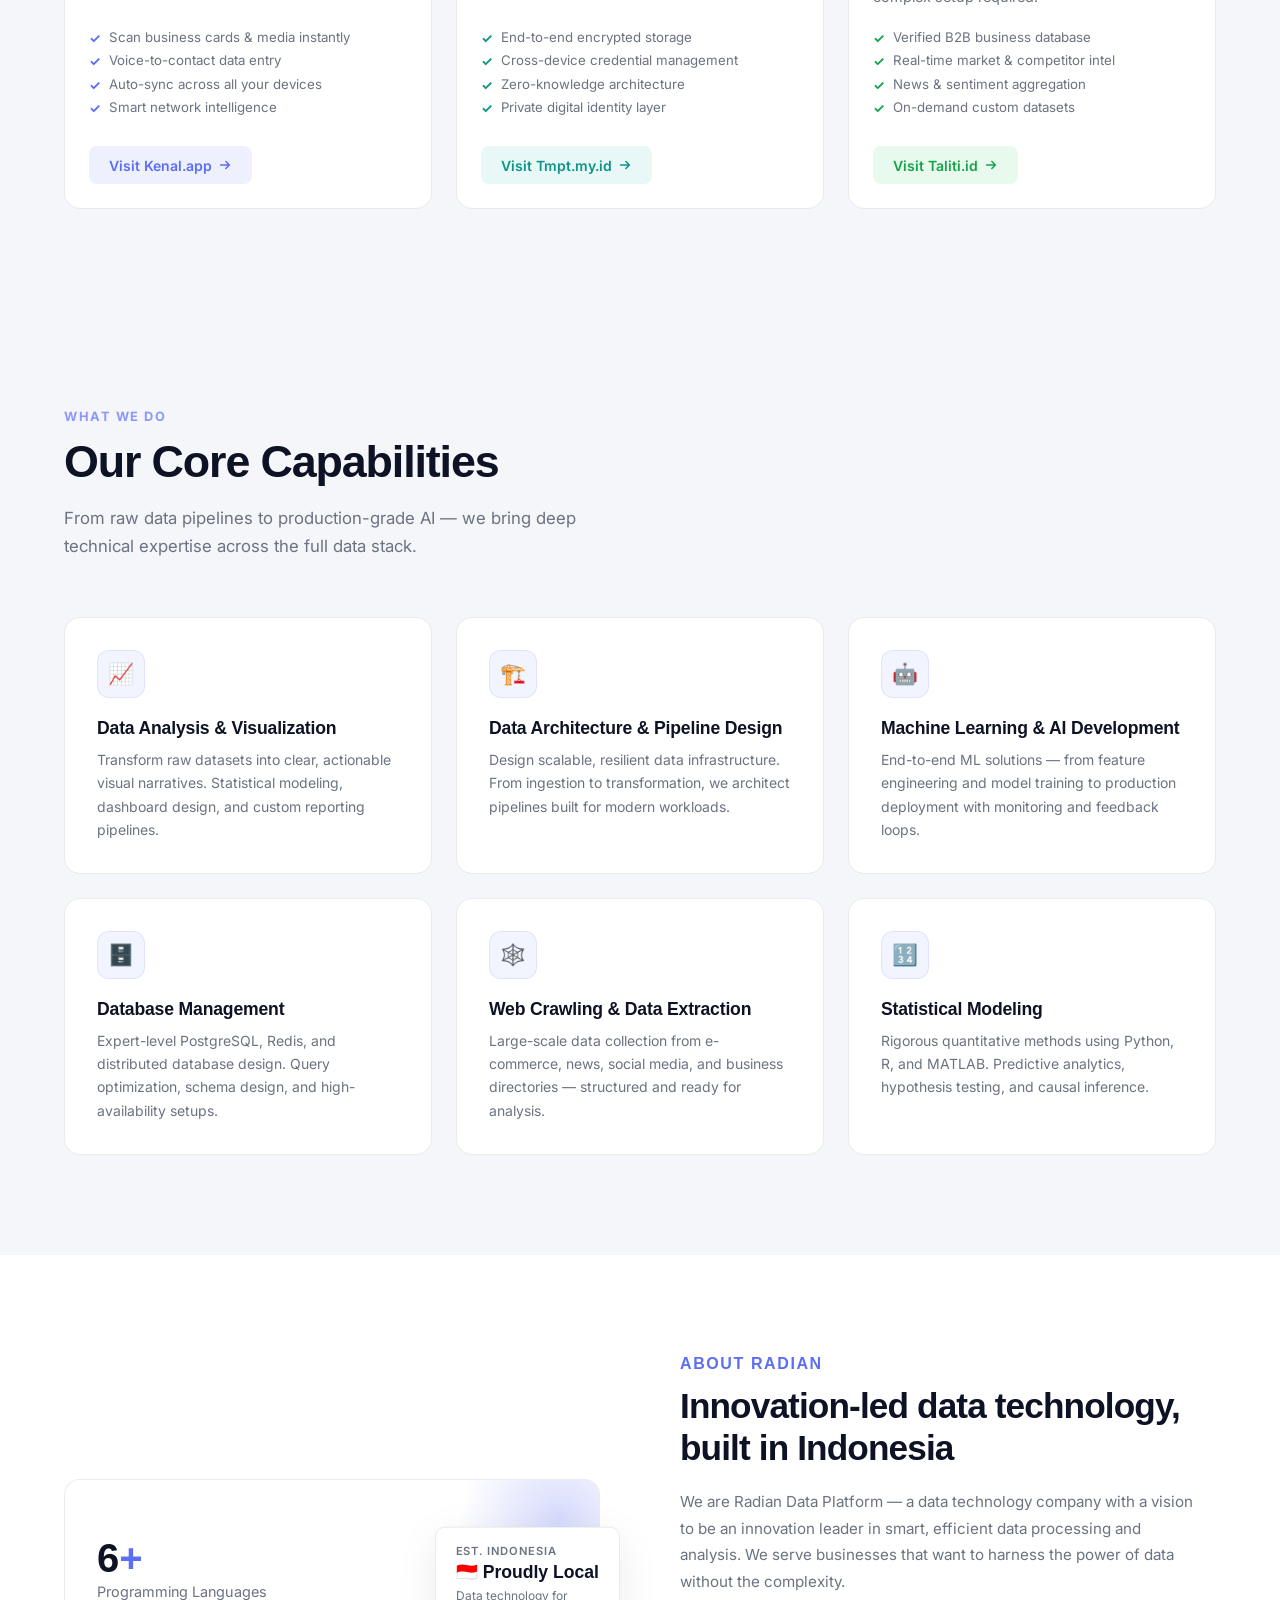
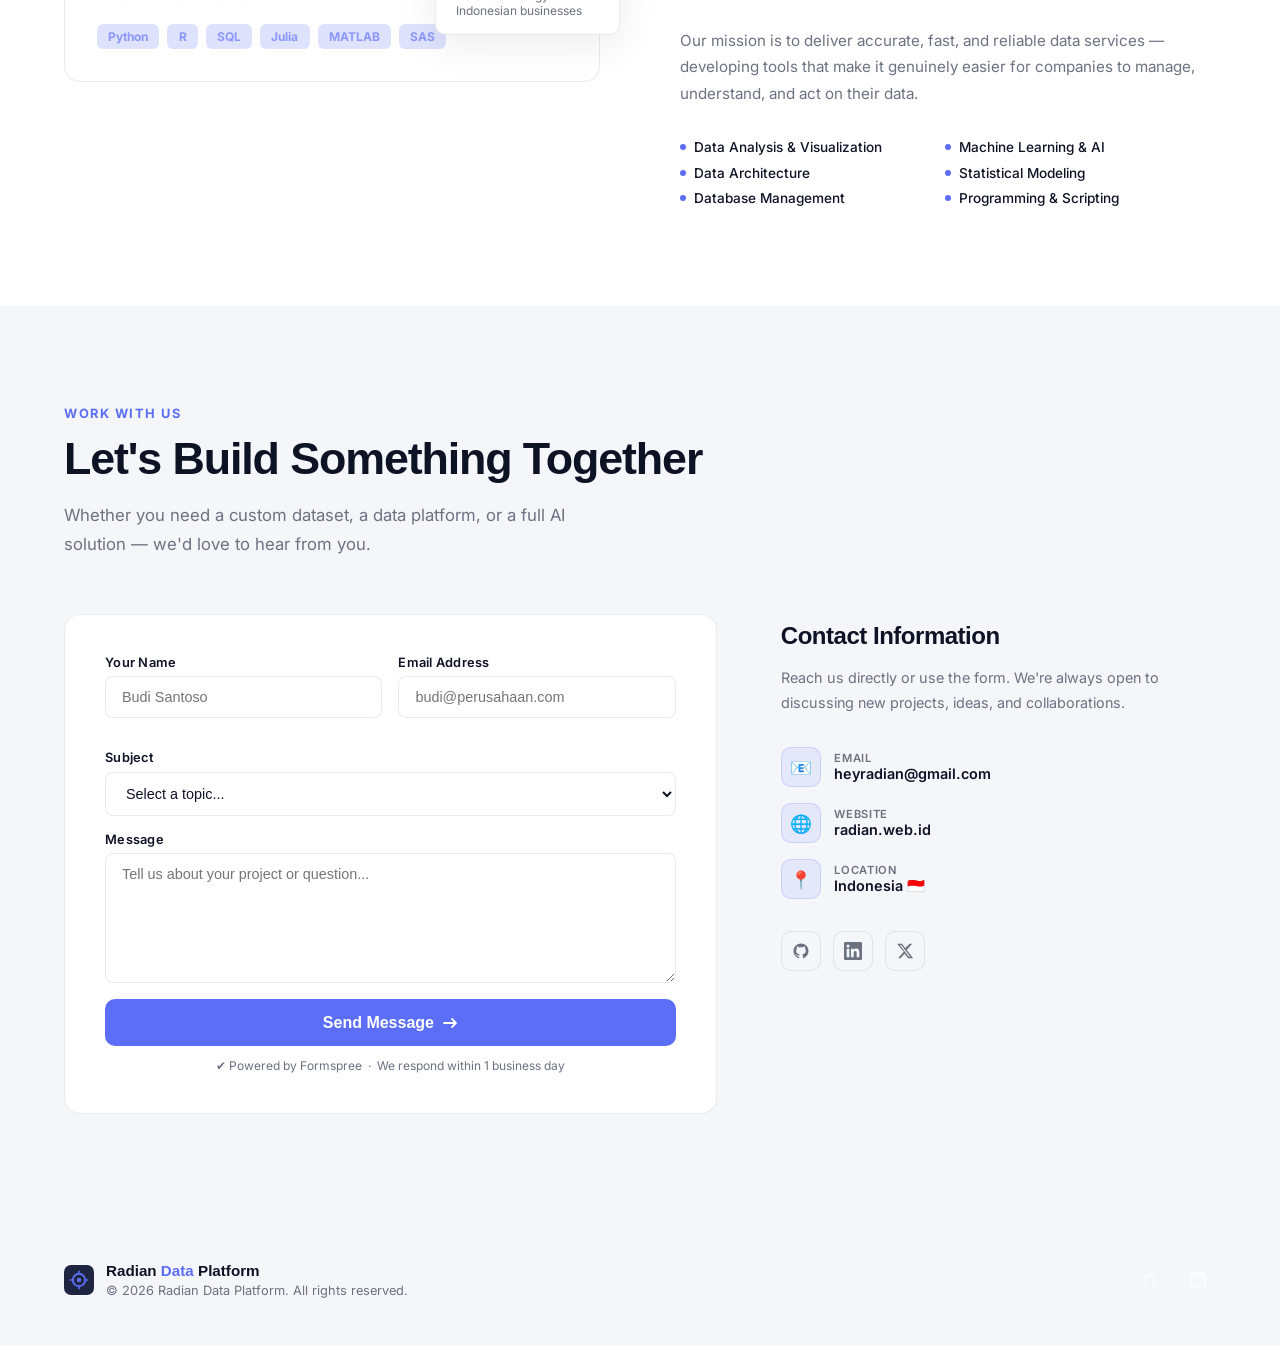
==== commit 75252212: "chore: fix home light theme" ====
--- a/index.html
+++ b/index.html
@@ -28,6 +28,8 @@
     font-size: 16px;
   }
 
+  /* dark theme removed — site uses light theme only */
+
   html { scroll-behavior: smooth; }
 
   body {
@@ -47,10 +49,10 @@
     display: flex; align-items: center; justify-content: space-between;
     padding: 0 5%;
     height: 68px;
-    background: rgba(13,18,36,.92);
-    backdrop-filter: blur(12px);
-    -webkit-backdrop-filter: blur(12px);
-    border-bottom: 1px solid rgba(255,255,255,.06);
+    background: rgba(255,255,255,.94);
+    backdrop-filter: blur(6px);
+    -webkit-backdrop-filter: blur(6px);
+    border-bottom: 1px solid var(--border);
   }
 
   .nav-brand {
@@ -66,7 +68,7 @@
     font-family: 'Syne', sans-serif;
     font-weight: 700;
     font-size: 1rem;
-    color: var(--white);
+    color: var(--ink);
     letter-spacing: -.01em;
   }
 
@@ -77,14 +79,14 @@
   }
 
   .nav-links a {
-    color: rgba(255,255,255,.65);
+    color: rgba(13,18,36,.75);
     text-decoration: none;
     font-size: .875rem;
     font-weight: 500;
     transition: color .2s;
   }
 
-  .nav-links a:hover { color: var(--white); }
+  .nav-links a:hover { color: var(--ink); }
 
   .nav-cta {
     background: var(--accent);
@@ -96,10 +98,22 @@
 
   .nav-cta:hover { opacity: .85; }
 
+  .nav-toggle {
+    background: transparent;
+    border: 1px solid transparent;
+    padding: .35rem .6rem;
+    border-radius: 8px;
+    cursor: pointer;
+    font-size: 0.95rem;
+    color: var(--ink);
+  }
+  .nav-toggle:hover { background: rgba(0,0,0,.04); }
+  /* dark theme removed */
+
   /* ── HERO ── */
   .hero {
     min-height: 100vh;
-    background: var(--ink);
+    background: linear-gradient(180deg, var(--surface), #ffffff);
     display: flex; align-items: center;
     padding: 120px 5% 80px;
     position: relative;
@@ -134,7 +148,7 @@
   }
 
   .hero-inner {
-    position: relative; z-index: 1;
+    position: relative; z-index: 2;
     display: grid; grid-template-columns: 1fr 1fr;
     gap: 4rem; align-items: center;
     max-width: 1200px; margin: 0 auto; width: 100%;
@@ -142,9 +156,9 @@
 
   .hero-badge {
     display: inline-flex; align-items: center; gap: 8px;
-    background: rgba(91,110,245,.15);
-    border: 1px solid rgba(91,110,245,.35);
-    color: #8b98fa;
+    background: rgba(91,110,245,.08);
+    border: 1px solid rgba(91,110,245,.18);
+    color: var(--accent);
     font-size: .8rem;
     font-weight: 600;
     letter-spacing: .06em;
@@ -170,7 +184,7 @@
   .hero h1 {
     font-size: clamp(2.4rem, 5vw, 4rem);
     font-weight: 800;
-    color: var(--white);
+    color: var(--ink);
     line-height: 1.12;
     letter-spacing: -.03em;
     margin-bottom: 1.25rem;
@@ -185,7 +199,7 @@
   }
 
   .hero-sub {
-    color: rgba(255,255,255,.55);
+    color: var(--muted);
     font-size: 1.1rem;
     line-height: 1.7;
     max-width: 440px;
@@ -215,9 +229,9 @@
 
   .btn-ghost {
     display: inline-flex; align-items: center; gap: .5rem;
-    background: rgba(255,255,255,.06);
-    border: 1px solid rgba(255,255,255,.15);
-    color: rgba(255,255,255,.8);
+    background: transparent;
+    border: 1px solid var(--border);
+    color: var(--ink);
     text-decoration: none;
     padding: .85rem 1.8rem;
     border-radius: 10px;
@@ -226,7 +240,7 @@
     transition: background .2s;
   }
 
-  .btn-ghost:hover { background: rgba(255,255,255,.12); }
+  .btn-ghost:hover { background: rgba(13,18,36,.03); }
 
   /* Hero visual */
   .hero-visual {
@@ -354,7 +368,7 @@
     font-family: 'Syne', sans-serif;
     font-size: 1.8rem;
     font-weight: 800;
-    color: var(--white);
+    color: var(--ink);
     line-height: 1;
   }
 
@@ -362,11 +376,13 @@
 
   .stat-label {
     font-size: .75rem;
-    color: rgba(255,255,255,.4);
+    color: var(--muted);
     margin-top: .2rem;
     text-transform: uppercase;
     letter-spacing: .05em;
   }
+
+  /* dark theme removed */
 
   /* ── SECTION COMMONS ── */
   section { padding: 100px 5%; }
@@ -381,6 +397,8 @@
     color: var(--accent);
     margin-bottom: .75rem;
   }
+
+  /* dark theme removed */
 
   .section-title {
     font-size: clamp(1.8rem, 3.5vw, 2.8rem);
@@ -556,13 +574,14 @@
   .product-link:hover svg { transform: translateX(3px); }
 
   /* ── CAPABILITIES ── */
-  #capabilities { background: var(--ink); }
+  /* default: light theme */
+  #capabilities { background: var(--surface); }
 
   #capabilities .section-eyebrow { color: #8b98fa; }
 
-  #capabilities .section-title { color: var(--white); }
-
-  #capabilities .section-sub { color: rgba(255,255,255,.5); }
+  #capabilities .section-title { color: var(--ink); }
+
+  #capabilities .section-sub { color: var(--muted); }
 
   .caps-grid {
     display: grid;
@@ -571,42 +590,46 @@
   }
 
   .cap-card {
-    background: rgba(255,255,255,.04);
-    border: 1px solid rgba(255,255,255,.08);
+    background: var(--white);
+    border: 1px solid var(--border);
     border-radius: var(--radius);
     padding: 2rem;
     transition: background .3s, border-color .3s;
+    color: var(--ink);
   }
 
   .cap-card:hover {
-    background: rgba(91,110,245,.08);
-    border-color: rgba(91,110,245,.25);
+    background: rgba(91,110,245,.04);
+    border-color: rgba(91,110,245,.12);
   }
 
   .cap-icon {
     width: 48px; height: 48px;
     border-radius: 12px;
-    background: rgba(91,110,245,.15);
-    border: 1px solid rgba(91,110,245,.25);
+    background: rgba(91,110,245,.08);
+    border: 1px solid rgba(91,110,245,.12);
     display: flex; align-items: center; justify-content: center;
     font-size: 1.3rem;
     margin-bottom: 1.25rem;
+    color: var(--accent);
   }
 
   .cap-title {
     font-family: 'Syne', sans-serif;
     font-size: 1.1rem;
     font-weight: 700;
-    color: var(--white);
+    color: var(--ink);
     margin-bottom: .6rem;
     letter-spacing: -.01em;
   }
 
   .cap-desc {
     font-size: .875rem;
-    color: rgba(255,255,255,.45);
+    color: var(--muted);
     line-height: 1.65;
   }
+
+  /* dark theme removed for capabilities */
 
   /* ── ABOUT ── */
   #about { background: var(--white); }
@@ -623,12 +646,13 @@
   }
 
   .about-card-main {
-    background: var(--ink);
+    background: var(--white);
     border-radius: var(--radius);
     padding: 2rem;
-    color: var(--white);
+    color: var(--ink);
     position: relative;
     overflow: hidden;
+    border: 1px solid var(--border);
   }
 
   .about-card-main::before {
@@ -653,7 +677,7 @@
     font-family: 'Syne', sans-serif;
     font-size: 2.5rem;
     font-weight: 800;
-    color: var(--white);
+    color: var(--ink);
     line-height: 1;
     margin-bottom: .3rem;
   }
@@ -675,8 +699,11 @@
     border-radius: var(--radius-sm);
     padding: 1rem 1.25rem;
     min-width: 160px;
-    box-shadow: 0 10px 40px rgba(0,0,0,.1);
-  }
+    box-shadow: 0 10px 40px rgba(0,0,0,.08);
+    color: var(--ink);
+  }
+
+  /* dark theme removed for about/products/contact */
 
   .mini-label {
     font-size: .7rem;
@@ -905,7 +932,7 @@
 
   /* ── FOOTER ── */
   footer {
-    background: var(--ink);
+    background: var(--surface);
     padding: 3rem 5%;
   }
 
@@ -923,16 +950,18 @@
     font-family: 'Syne', sans-serif;
     font-size: .95rem;
     font-weight: 700;
-    color: var(--white);
+    color: var(--ink);
   }
 
   .footer-name span { color: var(--accent); }
 
   .footer-copy {
     font-size: .8rem;
-    color: rgba(255,255,255,.35);
+    color: var(--muted);
     margin-top: .2rem;
   }
+
+  /* dark theme removed for footer */
 
   .footer-links {
     display: flex; gap: 1.5rem; list-style: none;
@@ -1031,6 +1060,7 @@
     <li><a href="#capabilities">Capabilities</a></li>
     <li><a href="#about">About</a></li>
     <li><a href="#contact" class="nav-cta">Contact Us</a></li>
+    <!-- theme toggle removed; site uses light theme only -->
   </ul>
 </nav>
 
@@ -1170,7 +1200,7 @@
 <section id="capabilities">
   <div class="section-inner">
     <p class="section-eyebrow">What We Do</p>
-    <h2 class="section-title" style="color:white">Our Core Capabilities</h2>
+    <h2 class="section-title">Our Core Capabilities</h2>
     <p class="section-sub">From raw data pipelines to production-grade AI — we bring deep technical expertise across the full data stack.</p>
 
     <div class="caps-grid">
@@ -1216,7 +1246,7 @@
         <div class="about-card-main">
           <div class="about-card-label">Our Stack</div>
           <div class="about-card-value">6<span>+</span></div>
-          <div style="color:rgba(255,255,255,.5);font-size:.9rem;margin-bottom:1.5rem">Programming Languages</div>
+          <div style="color:var(--muted);font-size:.9rem;margin-bottom:1.5rem">Programming Languages</div>
           <div style="display:flex;gap:.5rem;flex-wrap:wrap">
             <span style="background:rgba(91,110,245,.2);color:#8b98fa;font-size:.75rem;font-weight:700;padding:.3rem .7rem;border-radius:6px">Python</span>
             <span style="background:rgba(91,110,245,.2);color:#8b98fa;font-size:.75rem;font-weight:700;padding:.3rem .7rem;border-radius:6px">R</span>
@@ -1416,5 +1446,9 @@
   }
 }
 </script>
+</script>
+<script>
+    /* theme toggle script removed; keep light theme */
+</script>
 </body>
 </html>
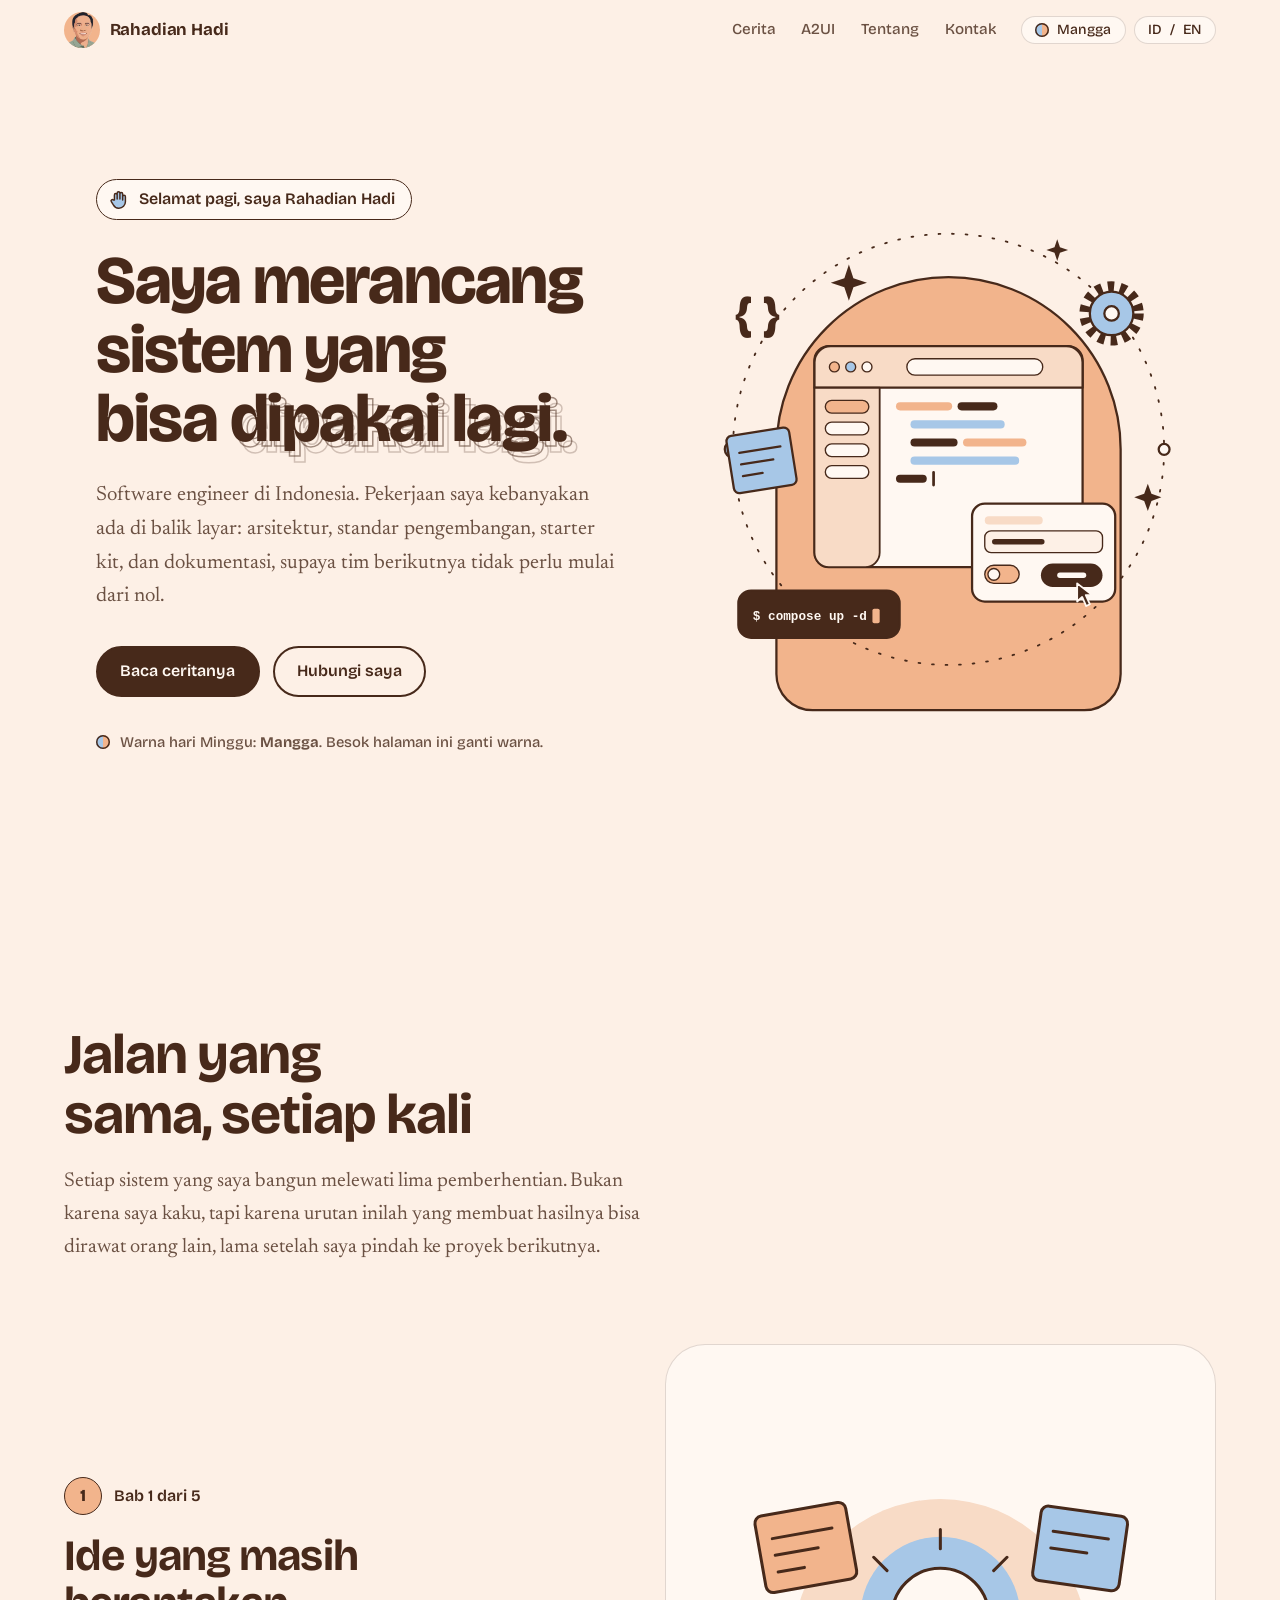
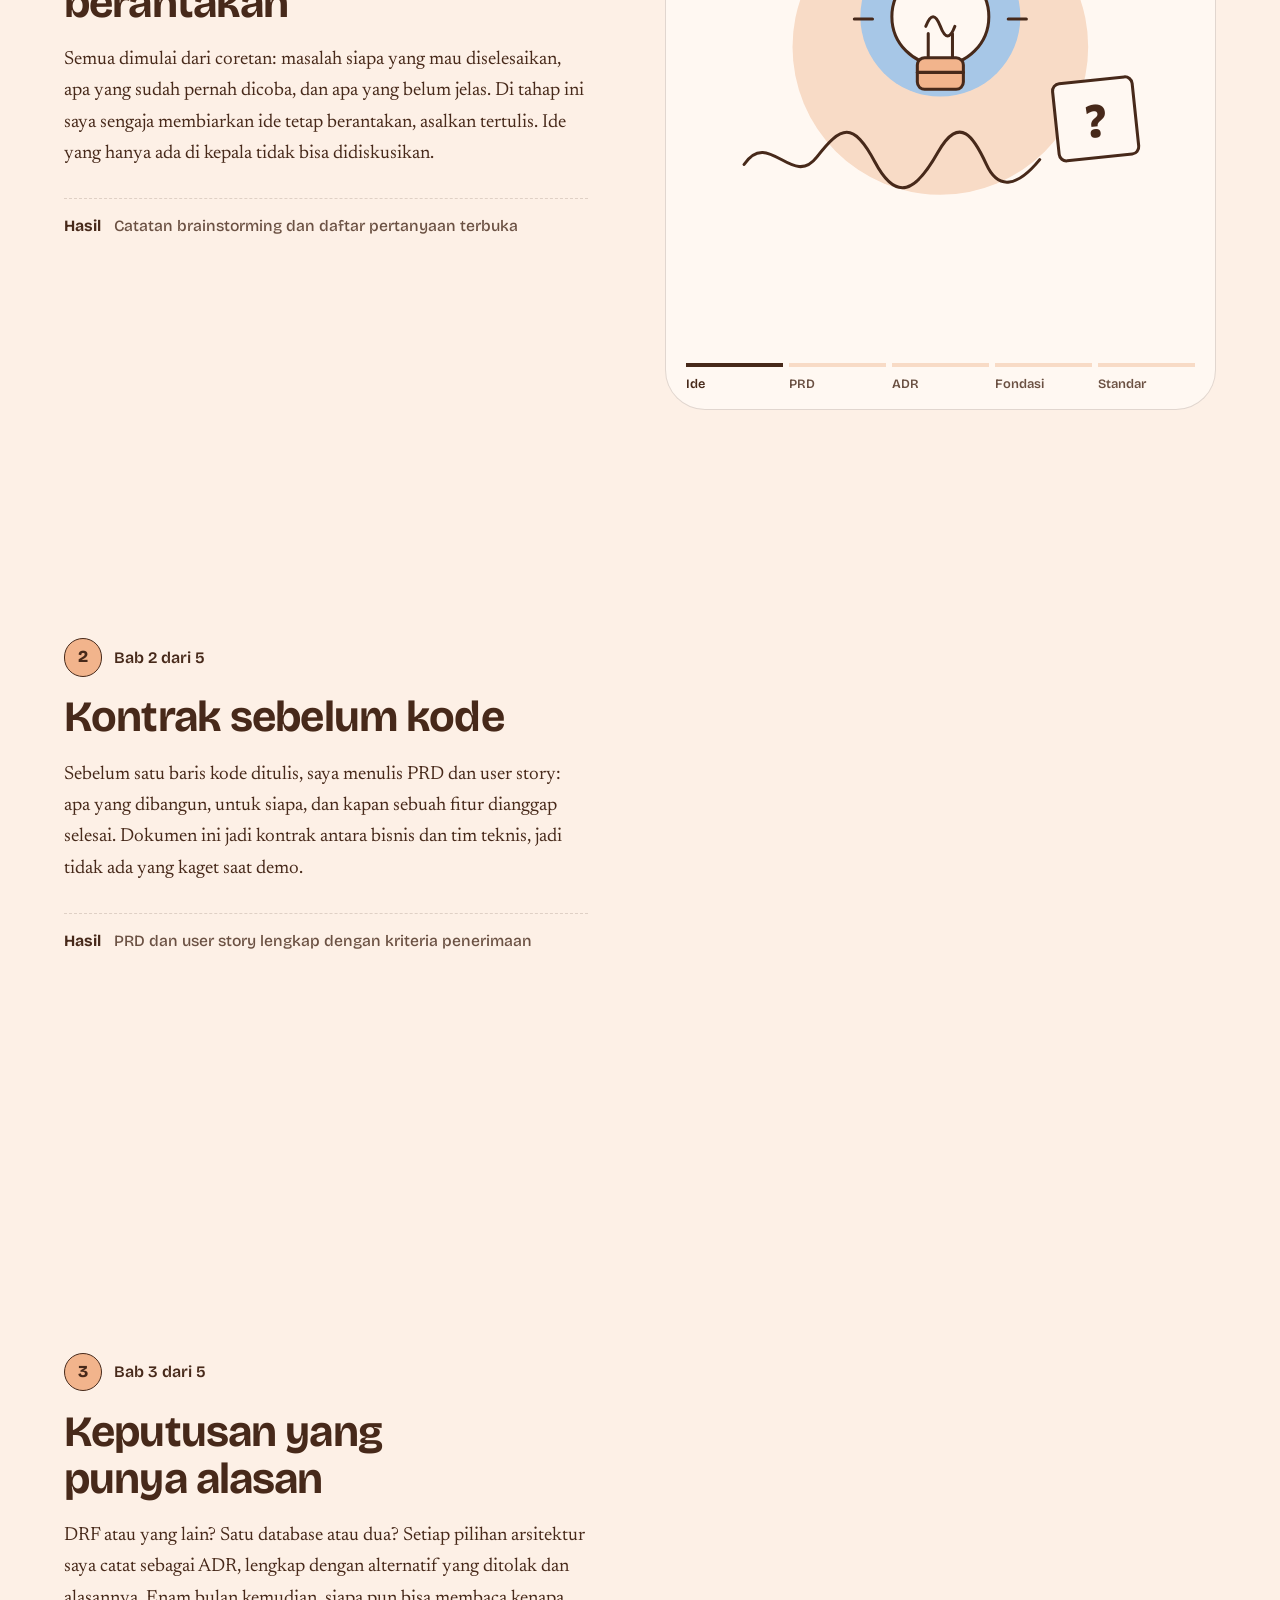
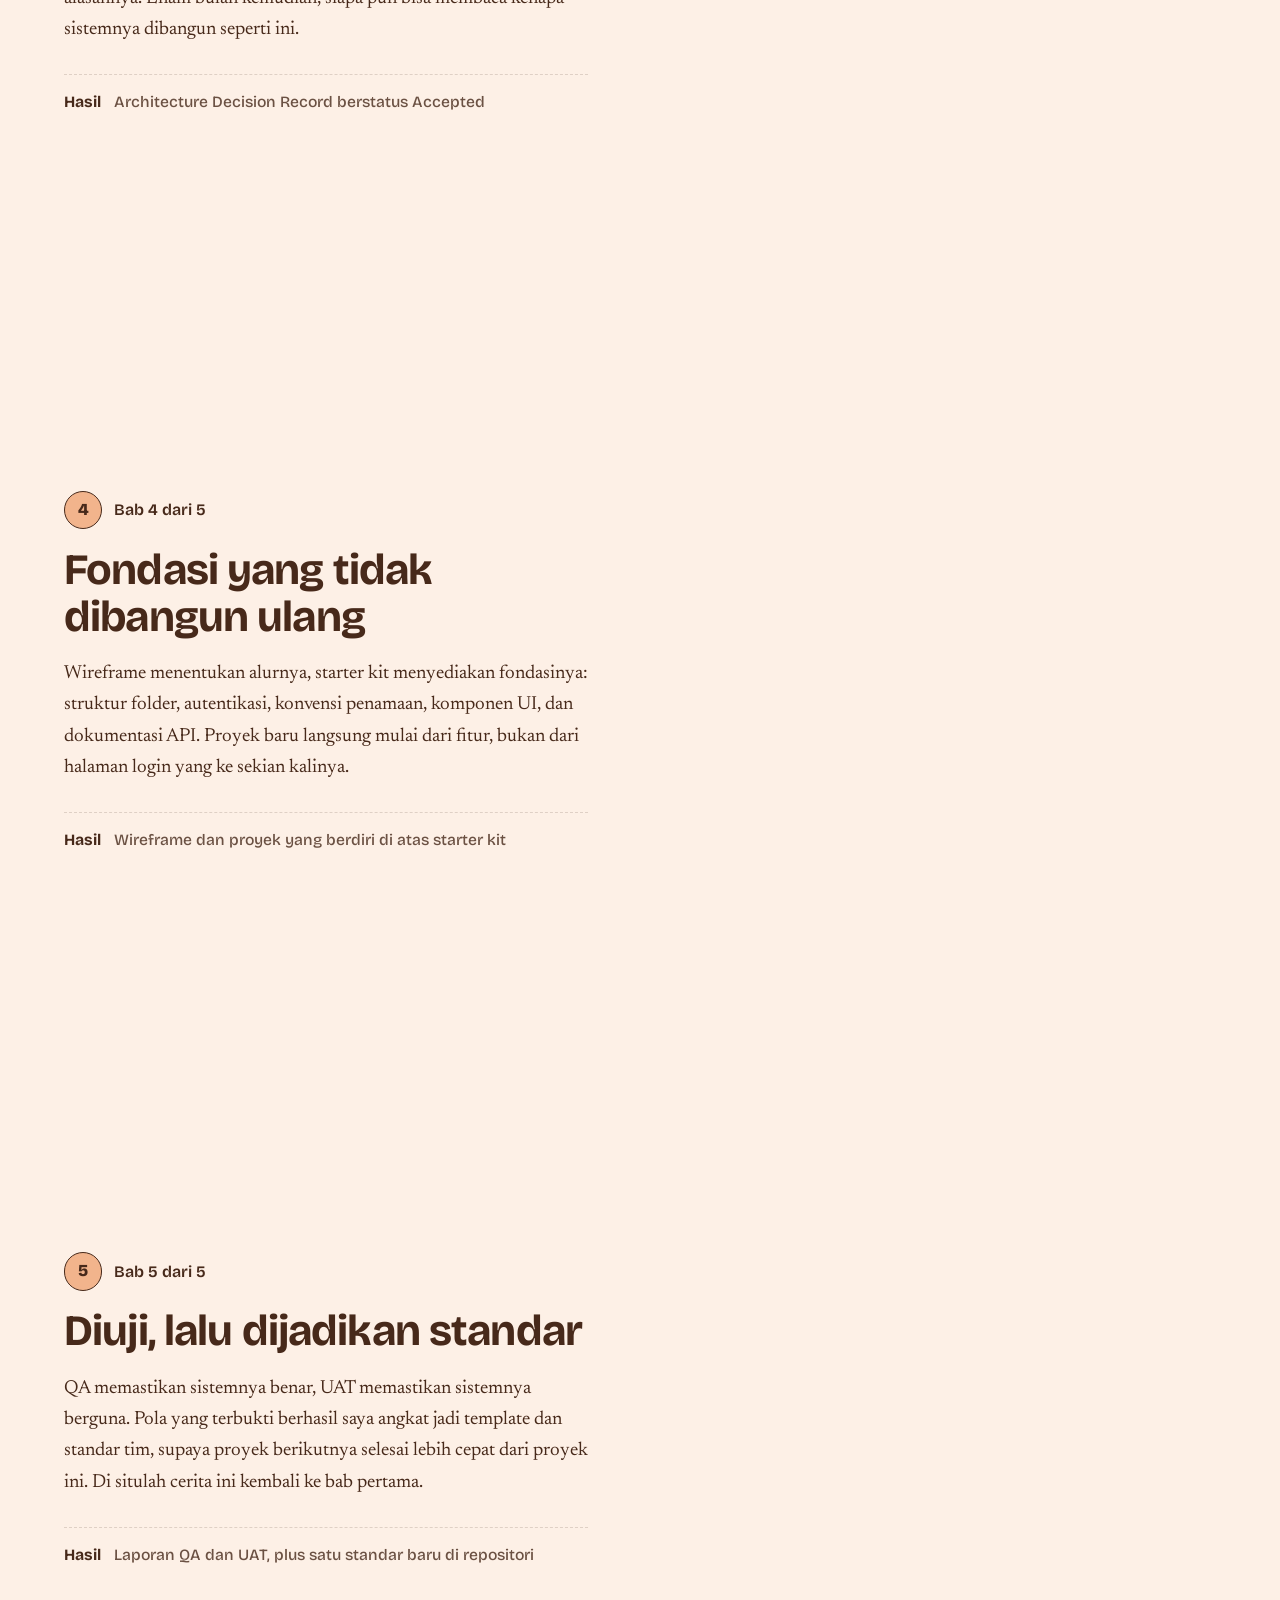
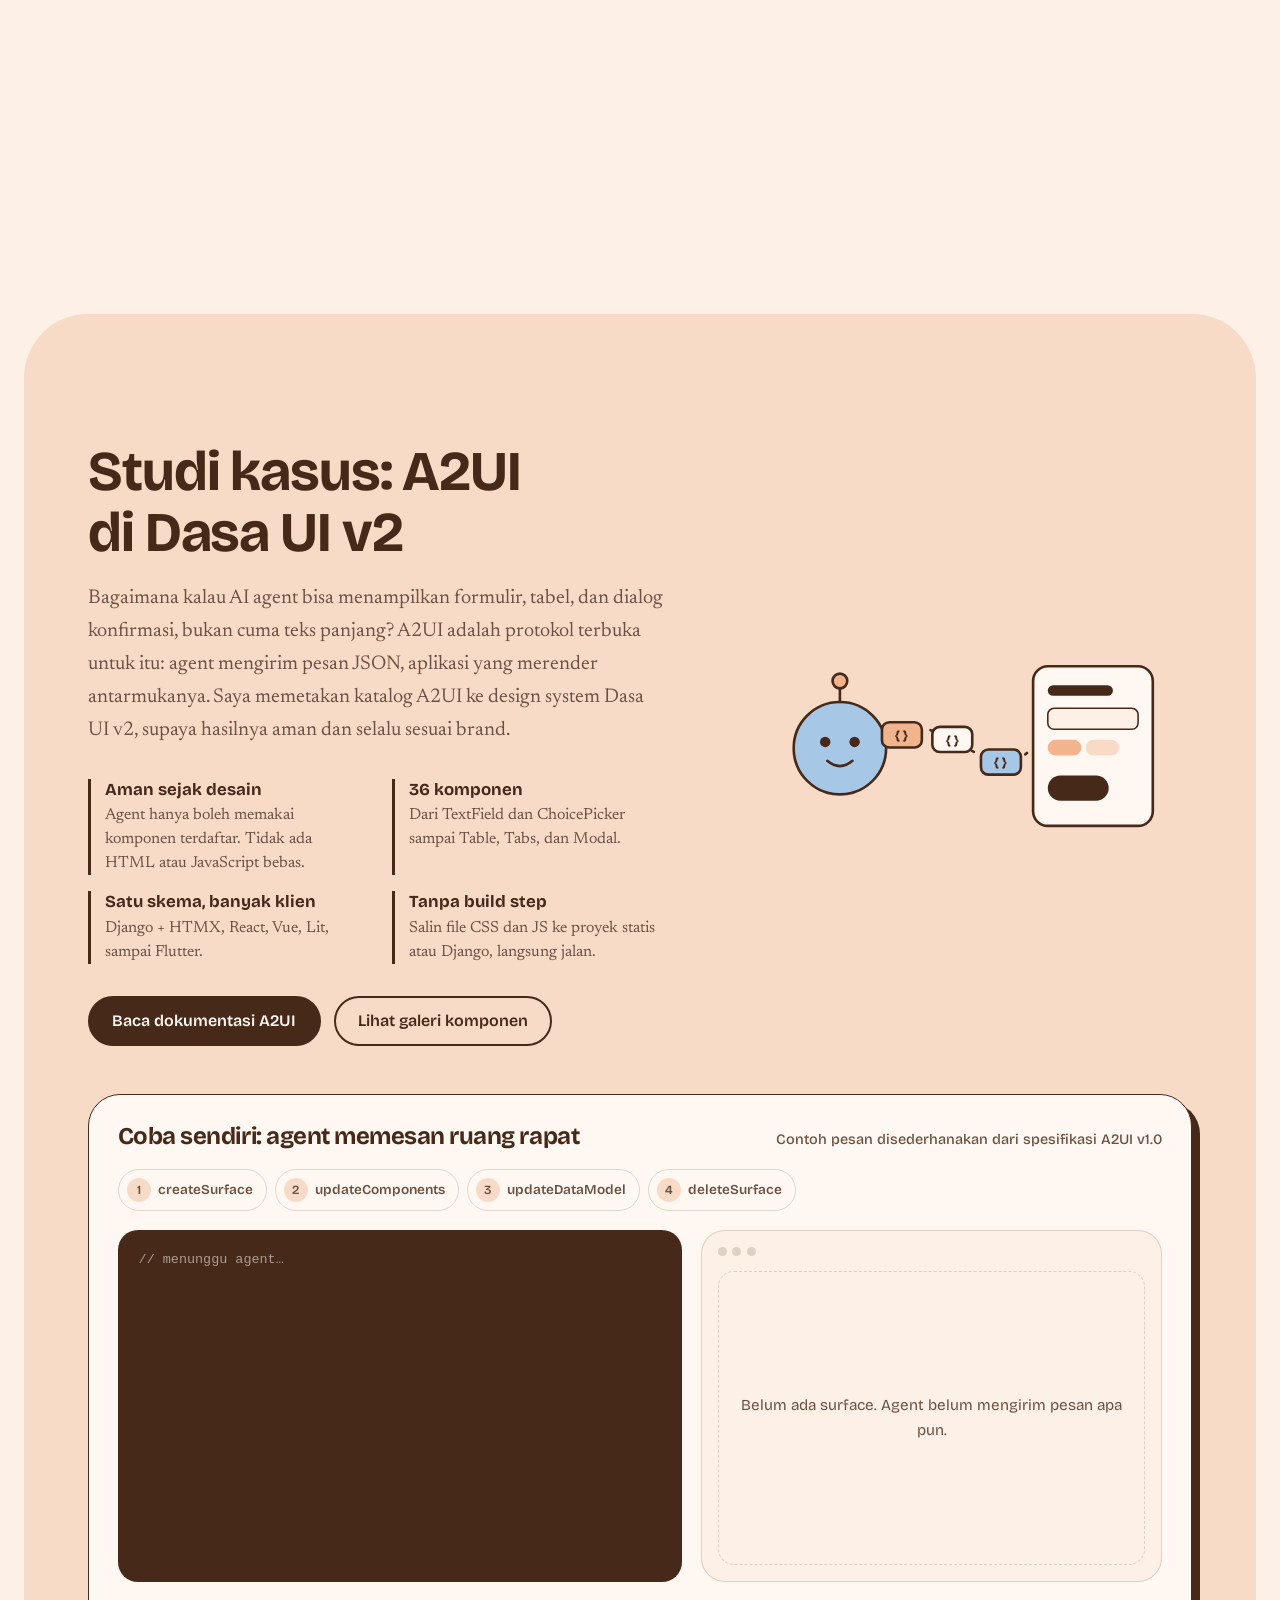
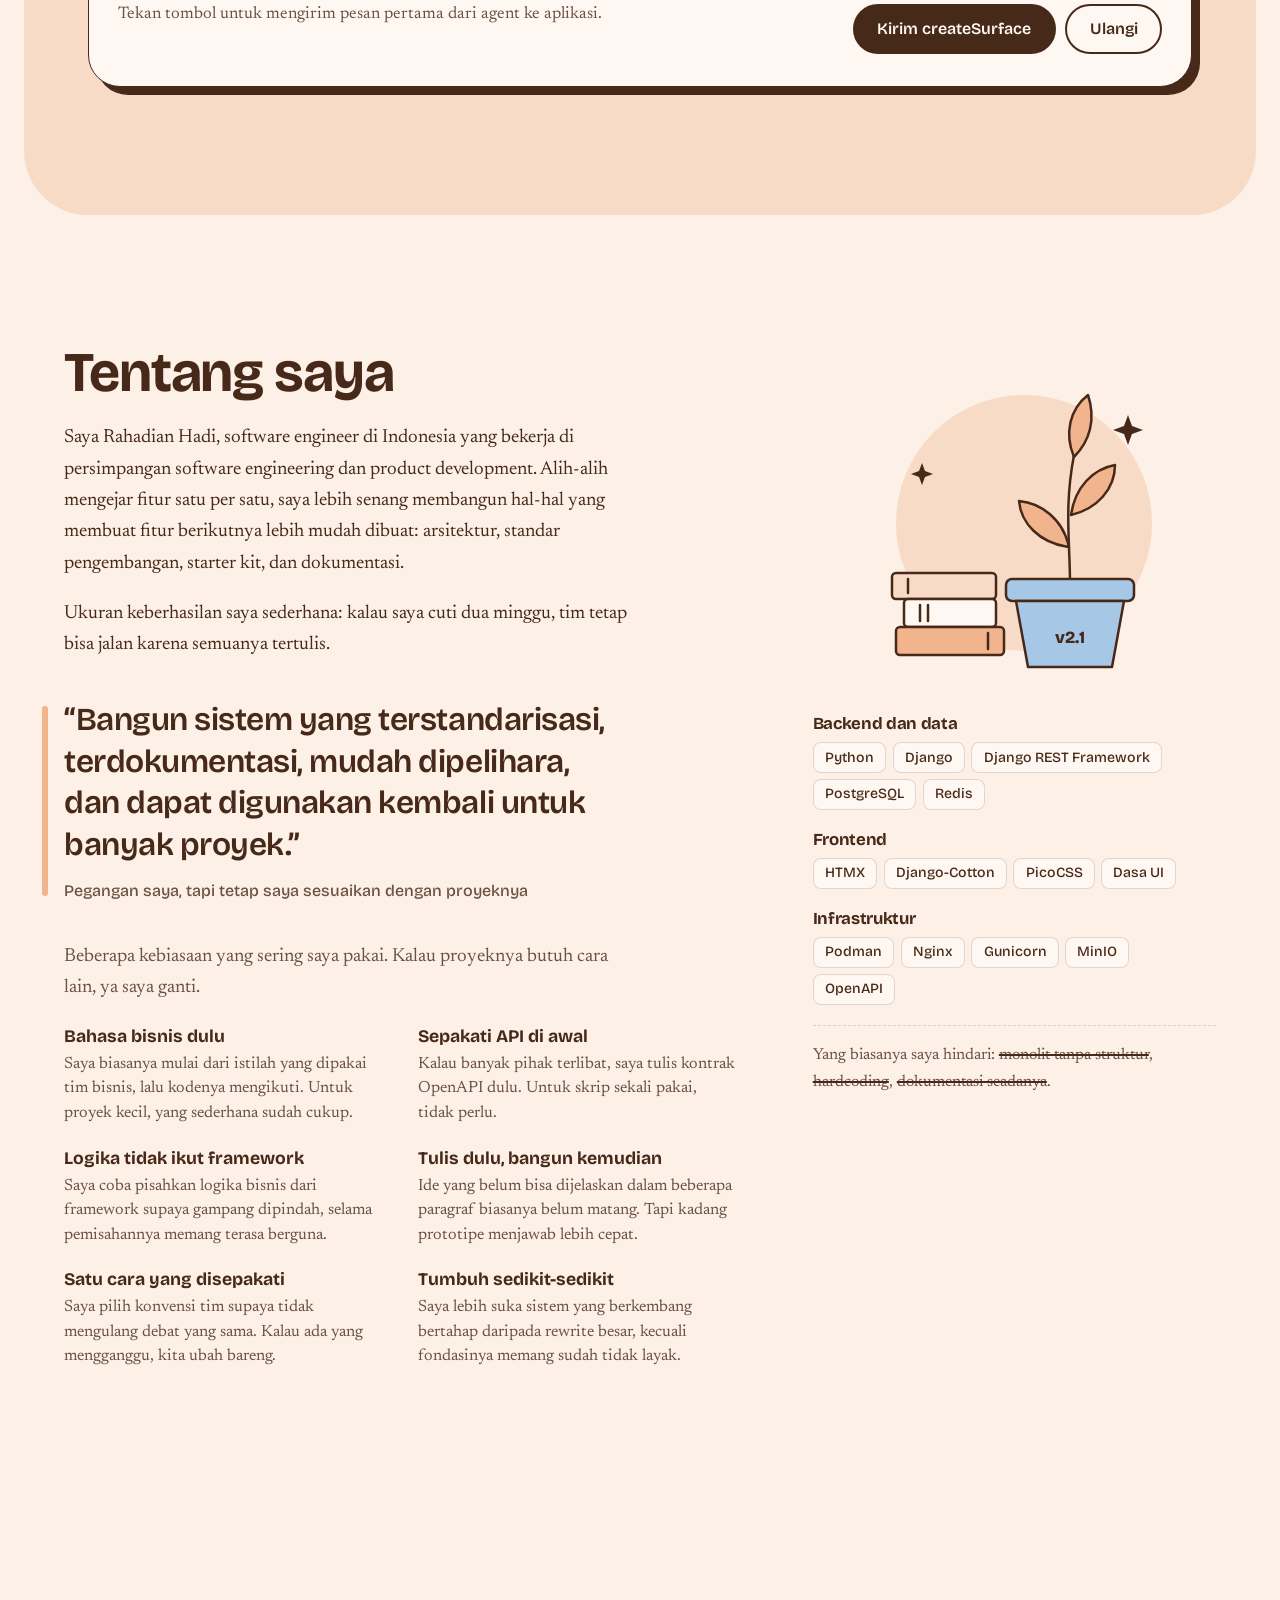
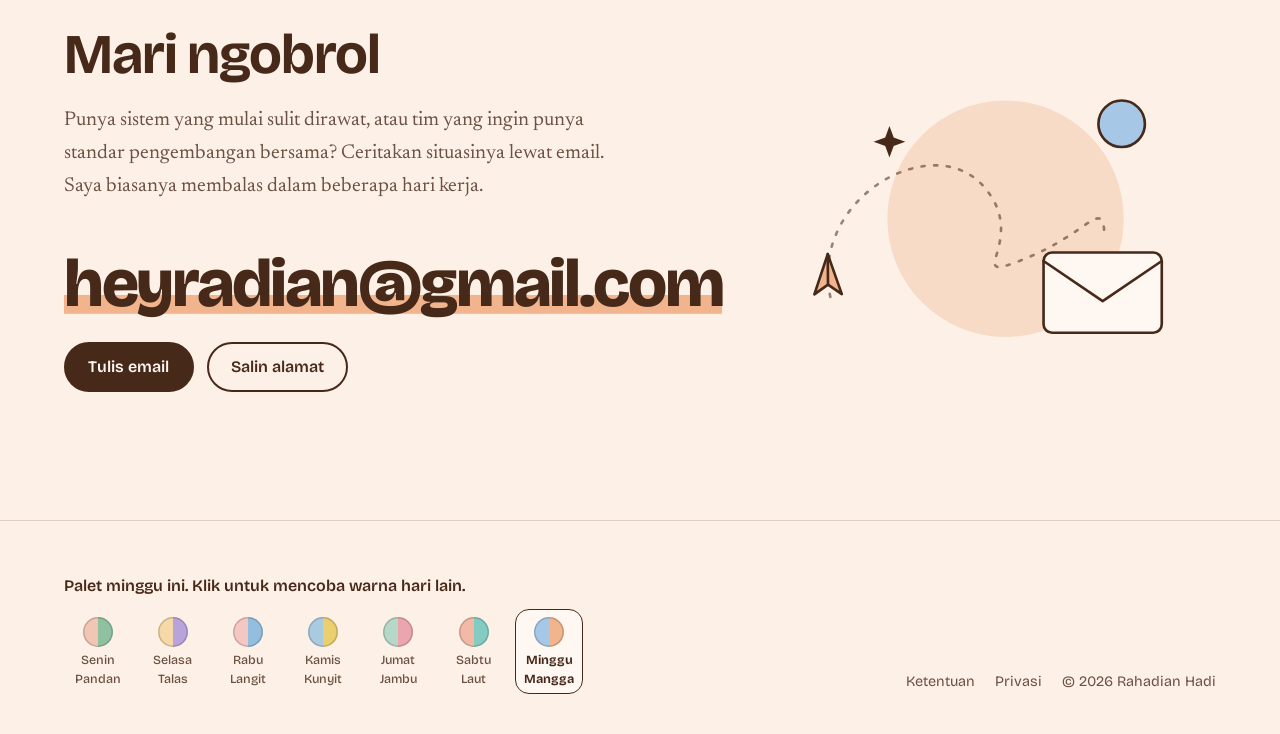
==== commit c881af38: "Change from RDP to RDH" ====
--- a/index.html
+++ b/index.html
@@ -1,1454 +1,863 @@
 <!DOCTYPE html>
-<html lang="en">
+<html lang="id" data-lang="id">
 <head>
-<meta charset="UTF-8"/>
-<meta name="viewport" content="width=device-width, initial-scale=1.0"/>
-<title>Radian Data Platform — Smart Data Solutions</title>
-<meta name="description" content="A consolidated portfolio of innovative data products for modern businesses."/>
-<link rel="icon" type="image/svg+xml" href="data:image/svg+xml,%3Csvg xmlns='http://www.w3.org/2000/svg' viewBox='0 0 64 64'%3E%3Crect width='64' height='64' rx='14' fill='%230d1224'/%3E%3Ccircle cx='32' cy='32' r='14' fill='none' stroke='%235b6ef5' stroke-width='4'/%3E%3Ccircle cx='32' cy='32' r='5' fill='%235b6ef5'/%3E%3Cline x1='32' y1='10' x2='32' y2='18' stroke='%235b6ef5' stroke-width='3' stroke-linecap='round'/%3E%3Cline x1='32' y1='46' x2='32' y2='54' stroke='%235b6ef5' stroke-width='3' stroke-linecap='round'/%3E%3Cline x1='10' y1='32' x2='18' y2='32' stroke='%235b6ef5' stroke-width='3' stroke-linecap='round'/%3E%3Cline x1='46' y1='32' x2='54' y2='32' stroke='%235b6ef5' stroke-width='3' stroke-linecap='round'/%3E%3C/svg%3E"/>
-<link rel="preconnect" href="https://fonts.googleapis.com"/>
-<link rel="preconnect" href="https://fonts.gstatic.com" crossorigin/>
-<!-- <link href="https://fonts.googleapis.com/css2?family=Syne:wght@400;600;700;800&family=Plus+Jakarta+Sans:wght@400;500;600&display=swap" rel="stylesheet"/> -->
-<link href="https://fonts.googleapis.com/css2?family=Inter:wght@400;500;600;700;800&display=swap" rel="stylesheet">
-<style>
-  *, *::before, *::after { box-sizing: border-box; margin: 0; padding: 0; }
-
-  :root {
-    --ink: #0d1224;
-    --ink-soft: #1e2540;
-    --accent: #5b6ef5;
-    --accent-glow: rgba(91,110,245,.15);
-    --coral: #e85d4a;
-    --muted: #6b7280;
-    --surface: #f5f6fa;
-    --white: #ffffff;
-    --border: rgba(0,0,0,.08);
-    --radius: 16px;
-    --radius-sm: 10px;
-    font-size: 16px;
-  }
-
-  /* dark theme removed — site uses light theme only */
-
-  html { scroll-behavior: smooth; }
-
-  body {
-    font-family: 'Inter', sans-serif;
-    color: var(--ink);
-    background: var(--white);
-    -webkit-font-smoothing: antialiased;
-  }
-
-  h1, h2, h3, h4, h5 {
-    font-family: 'Syne', sans-serif;
-  }
-
-  /* ── NAV ── */
-  nav {
-    position: fixed; top: 0; left: 0; right: 0; z-index: 100;
-    display: flex; align-items: center; justify-content: space-between;
-    padding: 0 5%;
-    height: 68px;
-    background: rgba(255,255,255,.94);
-    backdrop-filter: blur(6px);
-    -webkit-backdrop-filter: blur(6px);
-    border-bottom: 1px solid var(--border);
-  }
-
-  .nav-brand {
-    display: flex; align-items: center; gap: 10px;
-    text-decoration: none;
-  }
-
-  .nav-logo {
-    width: 34px; height: 34px;
-  }
-
-  .nav-name {
-    font-family: 'Syne', sans-serif;
-    font-weight: 700;
-    font-size: 1rem;
-    color: var(--ink);
-    letter-spacing: -.01em;
-  }
-
-  .nav-name span { color: var(--accent); }
-
-  .nav-links {
-    display: flex; gap: 2rem; list-style: none;
-  }
-
-  .nav-links a {
-    color: rgba(13,18,36,.75);
-    text-decoration: none;
-    font-size: .875rem;
-    font-weight: 500;
-    transition: color .2s;
-  }
-
-  .nav-links a:hover { color: var(--ink); }
-
-  .nav-cta {
-    background: var(--accent);
-    color: var(--white) !important;
-    padding: .5rem 1.2rem;
-    border-radius: 8px;
-    transition: opacity .2s !important;
-  }
-
-  .nav-cta:hover { opacity: .85; }
-
-  .nav-toggle {
-    background: transparent;
-    border: 1px solid transparent;
-    padding: .35rem .6rem;
-    border-radius: 8px;
-    cursor: pointer;
-    font-size: 0.95rem;
-    color: var(--ink);
-  }
-  .nav-toggle:hover { background: rgba(0,0,0,.04); }
-  /* dark theme removed */
-
-  /* ── HERO ── */
-  .hero {
-    min-height: 100vh;
-    background: linear-gradient(180deg, var(--surface), #ffffff);
-    display: flex; align-items: center;
-    padding: 120px 5% 80px;
-    position: relative;
-    overflow: hidden;
-  }
-
-  .hero-grid {
-    position: absolute; inset: 0;
-    background-image:
-      linear-gradient(rgba(91,110,245,.06) 1px, transparent 1px),
-      linear-gradient(90deg, rgba(91,110,245,.06) 1px, transparent 1px);
-    background-size: 60px 60px;
-    mask-image: radial-gradient(ellipse 80% 80% at 50% 50%, black 30%, transparent 100%);
-  }
-
-  .hero-blob {
-    position: absolute;
-    width: 600px; height: 600px;
-    border-radius: 50%;
-    background: radial-gradient(circle, rgba(91,110,245,.18) 0%, transparent 70%);
-    top: -100px; right: -100px;
-    pointer-events: none;
-  }
-
-  .hero-blob2 {
-    position: absolute;
-    width: 400px; height: 400px;
-    border-radius: 50%;
-    background: radial-gradient(circle, rgba(232,93,74,.12) 0%, transparent 70%);
-    bottom: -80px; left: 5%;
-    pointer-events: none;
-  }
-
-  .hero-inner {
-    position: relative; z-index: 2;
-    display: grid; grid-template-columns: 1fr 1fr;
-    gap: 4rem; align-items: center;
-    max-width: 1200px; margin: 0 auto; width: 100%;
-  }
-
-  .hero-badge {
-    display: inline-flex; align-items: center; gap: 8px;
-    background: rgba(91,110,245,.08);
-    border: 1px solid rgba(91,110,245,.18);
-    color: var(--accent);
-    font-size: .8rem;
-    font-weight: 600;
-    letter-spacing: .06em;
-    text-transform: uppercase;
-    padding: .4rem .9rem;
-    border-radius: 100px;
-    margin-bottom: 1.5rem;
-  }
-
-  .hero-badge::before {
-    content: '';
-    width: 6px; height: 6px;
-    border-radius: 50%;
-    background: var(--accent);
-    animation: pulse 2s infinite;
-  }
-
-  @keyframes pulse {
-    0%, 100% { opacity: 1; }
-    50% { opacity: .3; }
-  }
-
-  .hero h1 {
-    font-size: clamp(2.4rem, 5vw, 4rem);
-    font-weight: 800;
-    color: var(--ink);
-    line-height: 1.12;
-    letter-spacing: -.03em;
-    margin-bottom: 1.25rem;
-  }
-
-  .hero h1 em {
-    font-style: normal;
-    background: linear-gradient(135deg, #5b6ef5, #a78bfa);
-    -webkit-background-clip: text;
-    -webkit-text-fill-color: transparent;
-    background-clip: text;
-  }
-
-  .hero-sub {
-    color: var(--muted);
-    font-size: 1.1rem;
-    line-height: 1.7;
-    max-width: 440px;
-    margin-bottom: 2rem;
-  }
-
-  .hero-actions {
-    display: flex; gap: 1rem; flex-wrap: wrap;
-  }
-
-  .btn-primary {
-    display: inline-flex; align-items: center; gap: .5rem;
-    background: var(--accent);
-    color: var(--white);
-    text-decoration: none;
-    padding: .85rem 1.8rem;
-    border-radius: 10px;
-    font-weight: 600;
-    font-size: .95rem;
-    transition: transform .2s, box-shadow .2s;
-  }
-
-  .btn-primary:hover {
-    transform: translateY(-2px);
-    box-shadow: 0 8px 30px rgba(91,110,245,.4);
-  }
-
-  .btn-ghost {
-    display: inline-flex; align-items: center; gap: .5rem;
-    background: transparent;
-    border: 1px solid var(--border);
-    color: var(--ink);
-    text-decoration: none;
-    padding: .85rem 1.8rem;
-    border-radius: 10px;
-    font-weight: 600;
-    font-size: .95rem;
-    transition: background .2s;
-  }
-
-  .btn-ghost:hover { background: rgba(13,18,36,.03); }
-
-  /* Hero visual */
-  .hero-visual {
-    display: flex; justify-content: flex-end;
-  }
-
-  .data-card-stack {
-    position: relative;
-    width: 340px; height: 340px;
-  }
-
-  .data-orb {
-    position: absolute;
-    top: 50%; left: 50%;
-    transform: translate(-50%, -50%);
-    width: 180px; height: 180px;
-    border-radius: 50%;
-    background: conic-gradient(from 0deg, #5b6ef5, #a78bfa, #e85d4a, #5b6ef5);
-    animation: spin 8s linear infinite;
-    opacity: .8;
-  }
-
-  .data-orb::after {
-    content: '';
-    position: absolute;
-    inset: 12px;
-    border-radius: 50%;
-    background: #0d1224;
-  }
-
-  @keyframes spin { to { transform: translate(-50%, -50%) rotate(360deg); } }
-
-  .data-ring {
-    position: absolute;
-    top: 50%; left: 50%;
-    transform: translate(-50%, -50%);
-    border-radius: 50%;
-    border: 1px solid rgba(91,110,245,.25);
-    animation: ringPulse 3s ease-in-out infinite;
-  }
-
-  .data-ring:nth-child(2) { width: 220px; height: 220px; animation-delay: 0s; }
-  .data-ring:nth-child(3) { width: 280px; height: 280px; animation-delay: .5s; }
-  .data-ring:nth-child(4) { width: 340px; height: 340px; animation-delay: 1s; }
-
-  @keyframes ringPulse {
-    0%, 100% { opacity: .4; }
-    50% { opacity: .1; }
-  }
-
-  .data-dot {
-    position: absolute;
-    width: 10px; height: 10px;
-    border-radius: 50%;
-    background: var(--accent);
-    top: 50%; left: 50%;
-  }
-
-  .data-dot:nth-child(5) {
-    transform: rotate(0deg) translate(-110px) rotate(0deg);
-    animation: orbitDot 4s linear infinite;
-  }
-
-  .data-dot:nth-child(6) {
-    background: var(--coral);
-    transform: rotate(120deg) translate(-140px) rotate(-120deg);
-    animation: orbitDot2 5s linear infinite;
-  }
-
-  .data-dot:nth-child(7) {
-    background: #a78bfa;
-    transform: rotate(240deg) translate(-90px) rotate(-240deg);
-    animation: orbitDot3 3s linear infinite;
-  }
-
-  @keyframes orbitDot {
-    from { transform: rotate(0deg) translate(-110px) rotate(0deg); }
-    to { transform: rotate(360deg) translate(-110px) rotate(-360deg); }
-  }
-
-  @keyframes orbitDot2 {
-    from { transform: rotate(120deg) translate(-140px) rotate(-120deg); }
-    to { transform: rotate(480deg) translate(-140px) rotate(-480deg); }
-  }
-
-  @keyframes orbitDot3 {
-    from { transform: rotate(240deg) translate(-90px) rotate(-240deg); }
-    to { transform: rotate(600deg) translate(-90px) rotate(-600deg); }
-  }
-
-  .orb-center {
-    position: absolute;
-    top: 50%; left: 50%;
-    transform: translate(-50%, -50%);
-    z-index: 1;
-    text-align: center;
-  }
-
-  .orb-icon {
-    font-size: 2rem;
-    display: block;
-    margin-bottom: .25rem;
-  }
-
-  .orb-label {
-    font-family: 'Syne', sans-serif;
-    font-size: .7rem;
-    font-weight: 700;
-    color: var(--accent);
-    letter-spacing: .1em;
-    text-transform: uppercase;
-  }
-
-  /* Hero stats */
-  .hero-stats {
-    display: flex; gap: 1.5rem;
-    margin-top: 2.5rem;
-  }
-
-  .stat {
-    text-align: left;
-  }
-
-  .stat-num {
-    font-family: 'Syne', sans-serif;
-    font-size: 1.8rem;
-    font-weight: 800;
-    color: var(--ink);
-    line-height: 1;
-  }
-
-  .stat-num span { color: var(--accent); }
-
-  .stat-label {
-    font-size: .75rem;
-    color: var(--muted);
-    margin-top: .2rem;
-    text-transform: uppercase;
-    letter-spacing: .05em;
-  }
-
-  /* dark theme removed */
-
-  /* ── SECTION COMMONS ── */
-  section { padding: 100px 5%; }
-
-  .section-inner { max-width: 1200px; margin: 0 auto; }
-
-  .section-eyebrow {
-    font-size: .8rem;
-    font-weight: 700;
-    letter-spacing: .12em;
-    text-transform: uppercase;
-    color: var(--accent);
-    margin-bottom: .75rem;
-  }
-
-  /* dark theme removed */
-
-  .section-title {
-    font-size: clamp(1.8rem, 3.5vw, 2.8rem);
-    font-weight: 800;
-    color: var(--ink);
-    letter-spacing: -.025em;
-    line-height: 1.15;
-    margin-bottom: 1rem;
-  }
-
-  .section-sub {
-    font-size: 1.05rem;
-    color: var(--muted);
-    line-height: 1.7;
-    max-width: 560px;
-    margin-bottom: 3.5rem;
-  }
-
-  /* ── PRODUCTS ── */
-  #products { background: var(--surface); }
-
-  .products-grid {
-    display: grid;
-    grid-template-columns: repeat(3, 1fr);
-    gap: 1.5rem;
-  }
-
-  .product-card {
-    background: var(--white);
-    border-radius: var(--radius);
-    overflow: hidden;
-    border: 1px solid var(--border);
-    transition: transform .3s, box-shadow .3s;
-    display: flex; flex-direction: column;
-  }
-
-  .product-card:hover {
-    transform: translateY(-6px);
-    box-shadow: 0 20px 60px rgba(0,0,0,.1);
-  }
-
-  .product-header {
-    height: 160px;
-    display: flex; align-items: center; justify-content: center;
-    position: relative;
-    overflow: hidden;
-  }
-
-  .product-header.kenal {
-    background: linear-gradient(135deg, #1a1f3c, #2d3561);
-  }
-
-  .product-header.tmpt {
-    background: linear-gradient(135deg, #0f2027, #1a3a4a);
-  }
-
-  .product-header.taliti {
-    background: linear-gradient(135deg, #0f2d1a, #143d28);
-  }
-
-  .product-icon-wrap {
-    width: 80px; height: 80px;
-    border-radius: 20px;
-    display: flex; align-items: center; justify-content: center;
-    font-size: 2.2rem;
-    position: relative;
-    z-index: 1;
-  }
-
-  .product-icon-wrap.kenal {
-    background: rgba(91,110,245,.2);
-    border: 1px solid rgba(91,110,245,.4);
-  }
-
-  .product-icon-wrap.tmpt {
-    background: rgba(20,184,166,.2);
-    border: 1px solid rgba(20,184,166,.4);
-  }
-
-  .product-icon-wrap.taliti {
-    background: rgba(34,197,94,.2);
-    border: 1px solid rgba(34,197,94,.4);
-  }
-
-  .product-header-particles {
-    position: absolute; inset: 0;
-    background-image: radial-gradient(circle, rgba(255,255,255,.05) 1px, transparent 1px);
-    background-size: 20px 20px;
-  }
-
-  .product-body {
-    padding: 1.5rem;
-    flex: 1; display: flex; flex-direction: column;
-  }
-
-  .product-tag {
-    display: inline-block;
-    font-size: .7rem;
-    font-weight: 700;
-    letter-spacing: .08em;
-    text-transform: uppercase;
-    padding: .3rem .7rem;
-    border-radius: 100px;
-    margin-bottom: .75rem;
-  }
-
-  .product-tag.kenal { background: rgba(91,110,245,.1); color: var(--accent); }
-  .product-tag.tmpt { background: rgba(20,184,166,.1); color: #0d9488; }
-  .product-tag.taliti { background: rgba(34,197,94,.1); color: #16a34a; }
-
-  .product-name {
-    font-family: 'Syne', sans-serif;
-    font-size: 1.4rem;
-    font-weight: 800;
-    color: var(--ink);
-    margin-bottom: .5rem;
-    letter-spacing: -.02em;
-  }
-
-  .product-desc {
-    font-size: .9rem;
-    color: var(--muted);
-    line-height: 1.65;
-    flex: 1;
-    margin-bottom: 1.25rem;
-  }
-
-  .product-features {
-    list-style: none;
-    margin-bottom: 1.5rem;
-  }
-
-  .product-features li {
-    display: flex; align-items: flex-start; gap: .5rem;
-    font-size: .83rem;
-    color: var(--muted);
-    margin-bottom: .4rem;
-  }
-
-  .product-features li::before {
-    content: '✓';
-    font-weight: 700;
-    margin-top: 1px;
-    flex-shrink: 0;
-  }
-
-  .product-features li.kenal::before { color: var(--accent); }
-  .product-features li.tmpt::before { color: #0d9488; }
-  .product-features li.taliti::before { color: #16a34a; }
-
-  .product-link {
-    display: inline-flex; align-items: center; gap: .4rem;
-    font-weight: 600;
-    font-size: .875rem;
-    text-decoration: none;
-    padding: .65rem 1.25rem;
-    border-radius: 8px;
-    transition: opacity .2s, transform .2s;
-    width: fit-content;
-  }
-
-  .product-link:hover { opacity: .85; transform: translateX(2px); }
-
-  .product-link.kenal { background: rgba(91,110,245,.1); color: var(--accent); }
-  .product-link.tmpt { background: rgba(20,184,166,.1); color: #0d9488; }
-  .product-link.taliti { background: rgba(34,197,94,.1); color: #16a34a; }
-
-  .product-link svg {
-    width: 14px; height: 14px;
-    transition: transform .2s;
-  }
-
-  .product-link:hover svg { transform: translateX(3px); }
-
-  /* ── CAPABILITIES ── */
-  /* default: light theme */
-  #capabilities { background: var(--surface); }
-
-  #capabilities .section-eyebrow { color: #8b98fa; }
-
-  #capabilities .section-title { color: var(--ink); }
-
-  #capabilities .section-sub { color: var(--muted); }
-
-  .caps-grid {
-    display: grid;
-    grid-template-columns: repeat(3, 1fr);
-    gap: 1.5rem;
-  }
-
-  .cap-card {
-    background: var(--white);
-    border: 1px solid var(--border);
-    border-radius: var(--radius);
-    padding: 2rem;
-    transition: background .3s, border-color .3s;
-    color: var(--ink);
-  }
-
-  .cap-card:hover {
-    background: rgba(91,110,245,.04);
-    border-color: rgba(91,110,245,.12);
-  }
-
-  .cap-icon {
-    width: 48px; height: 48px;
-    border-radius: 12px;
-    background: rgba(91,110,245,.08);
-    border: 1px solid rgba(91,110,245,.12);
-    display: flex; align-items: center; justify-content: center;
-    font-size: 1.3rem;
-    margin-bottom: 1.25rem;
-    color: var(--accent);
-  }
-
-  .cap-title {
-    font-family: 'Syne', sans-serif;
-    font-size: 1.1rem;
-    font-weight: 700;
-    color: var(--ink);
-    margin-bottom: .6rem;
-    letter-spacing: -.01em;
-  }
-
-  .cap-desc {
-    font-size: .875rem;
-    color: var(--muted);
-    line-height: 1.65;
-  }
-
-  /* dark theme removed for capabilities */
-
-  /* ── ABOUT ── */
-  #about { background: var(--white); }
-
-  .about-grid {
-    display: grid;
-    grid-template-columns: 1fr 1fr;
-    gap: 5rem;
-    align-items: center;
-  }
-
-  .about-visual {
-    position: relative;
-  }
-
-  .about-card-main {
-    background: var(--white);
-    border-radius: var(--radius);
-    padding: 2rem;
-    color: var(--ink);
-    position: relative;
-    overflow: hidden;
-    border: 1px solid var(--border);
-  }
-
-  .about-card-main::before {
-    content: '';
-    position: absolute;
-    top: -60px; right: -60px;
-    width: 200px; height: 200px;
-    border-radius: 50%;
-    background: radial-gradient(circle, rgba(91,110,245,.25) 0%, transparent 70%);
-  }
-
-  .about-card-label {
-    font-size: .7rem;
-    font-weight: 700;
-    letter-spacing: .12em;
-    text-transform: uppercase;
-    color: rgba(255,255,255,.4);
-    margin-bottom: .75rem;
-  }
-
-  .about-card-value {
-    font-family: 'Syne', sans-serif;
-    font-size: 2.5rem;
-    font-weight: 800;
-    color: var(--ink);
-    line-height: 1;
-    margin-bottom: .3rem;
-  }
-
-  .about-card-value span { color: var(--accent); }
-
-  .about-card-sub {
-    font-size: .85rem;
-    color: rgba(255,255,255,.45);
-  }
-
-  .about-card-mini {
-    position: absolute;
-    right: -20px;
-    top: 50%;
-    transform: translateY(-50%);
-    background: var(--white);
-    border: 1px solid var(--border);
-    border-radius: var(--radius-sm);
-    padding: 1rem 1.25rem;
-    min-width: 160px;
-    box-shadow: 0 10px 40px rgba(0,0,0,.08);
-    color: var(--ink);
-  }
-
-  /* dark theme removed for about/products/contact */
-
-  .mini-label {
-    font-size: .7rem;
-    color: var(--muted);
-    margin-bottom: .3rem;
-    text-transform: uppercase;
-    letter-spacing: .06em;
-    font-weight: 600;
-  }
-
-  .mini-langs {
-    display: flex; flex-wrap: wrap; gap: .3rem;
-    margin-top: .5rem;
-  }
-
-  .mini-lang {
-    font-size: .7rem;
-    font-weight: 600;
-    padding: .2rem .5rem;
-    background: var(--surface);
-    border-radius: 4px;
-    color: var(--ink);
-  }
-
-  .about-text { max-width: 520px; }
-
-  .about-tagline {
-    font-family: 'Syne', sans-serif;
-    font-size: 1rem;
-    font-weight: 700;
-    color: var(--accent);
-    text-transform: uppercase;
-    letter-spacing: .1em;
-    margin-bottom: .75rem;
-  }
-
-  .about-headline {
-    font-family: 'Syne', sans-serif;
-    font-size: 2.2rem;
-    font-weight: 800;
-    color: var(--ink);
-    letter-spacing: -.025em;
-    line-height: 1.2;
-    margin-bottom: 1.25rem;
-  }
-
-  .about-body {
-    font-size: .95rem;
-    color: var(--muted);
-    line-height: 1.75;
-    margin-bottom: 2rem;
-  }
-
-  .skills-list {
-    display: grid;
-    grid-template-columns: 1fr 1fr;
-    gap: .6rem;
-  }
-
-  .skill-item {
-    display: flex; align-items: center; gap: .5rem;
-    font-size: .85rem;
-    color: var(--ink);
-    font-weight: 500;
-  }
-
-  .skill-dot {
-    width: 6px; height: 6px;
-    border-radius: 50%;
-    background: var(--accent);
-    flex-shrink: 0;
-  }
-
-  /* ── CONTACT ── */
-  #contact { background: var(--surface); }
-
-  .contact-grid {
-    display: grid;
-    grid-template-columns: 3fr 2fr;
-    gap: 4rem;
-    align-items: start;
-  }
-
-  .contact-form-card {
-    background: var(--white);
-    border-radius: var(--radius);
-    padding: 2.5rem;
-    border: 1px solid var(--border);
-  }
-
-  .form-row {
-    display: grid;
-    grid-template-columns: 1fr 1fr;
-    gap: 1rem;
-    margin-bottom: 1rem;
-  }
-
-  .form-group {
-    display: flex; flex-direction: column; gap: .4rem;
-    margin-bottom: 1rem;
-  }
-
-  .form-group label {
-    font-size: .8rem;
-    font-weight: 600;
-    color: var(--ink);
-    letter-spacing: .02em;
-  }
-
-  .form-group input,
-  .form-group select,
-  .form-group textarea {
-    padding: .75rem 1rem;
-    border: 1.5px solid var(--border);
-    border-radius: 8px;
-    font-family: 'Plus Jakarta Sans', sans-serif;
-    font-size: .9rem;
-    color: var(--ink);
-    background: var(--white);
-    outline: none;
-    transition: border-color .2s;
-  }
-
-  .form-group input:focus,
-  .form-group select:focus,
-  .form-group textarea:focus {
-    border-color: var(--accent);
-    box-shadow: 0 0 0 3px rgba(91,110,245,.1);
-  }
-
-  .form-group textarea { resize: vertical; min-height: 130px; }
-
-  .form-submit {
-    width: 100%;
-    padding: .9rem;
-    background: var(--accent);
-    color: var(--white);
-    border: none;
-    border-radius: 10px;
-    font-family: 'Plus Jakarta Sans', sans-serif;
-    font-size: 1rem;
-    font-weight: 600;
-    cursor: pointer;
-    transition: opacity .2s, transform .2s;
-    display: flex; align-items: center; justify-content: center; gap: .5rem;
-  }
-
-  .form-submit:hover { opacity: .88; transform: translateY(-1px); }
-
-  .form-note {
-    font-size: .75rem;
-    color: var(--muted);
-    text-align: center;
-    margin-top: .75rem;
-  }
-
-  .contact-info { padding-top: .5rem; }
-
-  .contact-info-title {
-    font-family: 'Syne', sans-serif;
-    font-size: 1.5rem;
-    font-weight: 800;
-    color: var(--ink);
-    margin-bottom: 1rem;
-    letter-spacing: -.02em;
-  }
-
-  .contact-info-body {
-    font-size: .9rem;
-    color: var(--muted);
-    line-height: 1.7;
-    margin-bottom: 2rem;
-  }
-
-  .contact-items { display: flex; flex-direction: column; gap: 1rem; }
-
-  .contact-item {
-    display: flex; align-items: center; gap: .85rem;
-  }
-
-  .contact-item-icon {
-    width: 40px; height: 40px;
-    border-radius: 10px;
-    background: rgba(91,110,245,.1);
-    border: 1px solid rgba(91,110,245,.2);
-    display: flex; align-items: center; justify-content: center;
-    font-size: 1.1rem;
-    flex-shrink: 0;
-  }
-
-  .contact-item-text { line-height: 1; }
-
-  .contact-item-label {
-    font-size: .7rem;
-    font-weight: 600;
-    letter-spacing: .06em;
-    text-transform: uppercase;
-    color: var(--muted);
-    margin-bottom: .2rem;
-  }
-
-  .contact-item-value {
-    font-size: .9rem;
-    font-weight: 600;
-    color: var(--ink);
-  }
-
-  .social-links {
-    display: flex; gap: .75rem;
-    margin-top: 2rem;
-  }
-
-  .social-link {
-    width: 40px; height: 40px;
-    border-radius: 10px;
-    background: var(--surface);
-    border: 1px solid var(--border);
-    display: flex; align-items: center; justify-content: center;
-    color: var(--muted);
-    text-decoration: none;
-    font-size: 1.1rem;
-    transition: background .2s, color .2s;
-  }
-
-  .social-link:hover { background: var(--accent); color: var(--white); border-color: var(--accent); }
-
-  /* ── FOOTER ── */
-  footer {
-    background: var(--surface);
-    padding: 3rem 5%;
-  }
-
-  .footer-inner {
-    max-width: 1200px; margin: 0 auto;
-    display: flex; align-items: center; justify-content: space-between;
-    flex-wrap: wrap; gap: 1.5rem;
-  }
-
-  .footer-brand {
-    display: flex; align-items: center; gap: .75rem;
-  }
-
-  .footer-name {
-    font-family: 'Syne', sans-serif;
-    font-size: .95rem;
-    font-weight: 700;
-    color: var(--ink);
-  }
-
-  .footer-name span { color: var(--accent); }
-
-  .footer-copy {
-    font-size: .8rem;
-    color: var(--muted);
-    margin-top: .2rem;
-  }
-
-  /* dark theme removed for footer */
-
-  .footer-links {
-    display: flex; gap: 1.5rem; list-style: none;
-  }
-
-  .footer-links a {
-    color: rgba(255,255,255,.4);
-    text-decoration: none;
-    font-size: .8rem;
-    transition: color .2s;
-  }
-
-  .footer-links a:hover { color: var(--white); }
-
-  .footer-social {
-    display: flex; gap: .75rem;
-  }
-
-  .footer-social a {
-    width: 36px; height: 36px;
-    border-radius: 8px;
-    background: rgba(255,255,255,.06);
-    border: 1px solid rgba(255,255,255,.1);
-    display: flex; align-items: center; justify-content: center;
-    color: rgba(255,255,255,.5);
-    text-decoration: none;
-    font-size: 1rem;
-    transition: background .2s, color .2s;
-  }
-
-  .footer-social a:hover {
-    background: var(--accent);
-    color: var(--white);
-    border-color: var(--accent);
-  }
-
-  /* ── SUCCESS MSG ── */
-  .form-success {
-    display: none;
-    text-align: center;
-    padding: 2rem;
-  }
-
-  .form-success.show { display: block; }
-
-  .form-success-icon {
-    font-size: 3rem;
-    margin-bottom: 1rem;
-  }
-
-  .form-success h3 {
-    font-family: 'Syne', sans-serif;
-    font-size: 1.4rem;
-    font-weight: 800;
-    color: var(--ink);
-    margin-bottom: .5rem;
-  }
-
-  .form-success p {
-    font-size: .9rem;
-    color: var(--muted);
-  }
-
-  /* ── RESPONSIVE ── */
-  @media (max-width: 900px) {
-    .hero-inner,
-    .products-grid,
-    .caps-grid,
-    .about-grid,
-    .contact-grid { grid-template-columns: 1fr; }
-    .hero-visual { display: none; }
-    .form-row { grid-template-columns: 1fr; }
-    .about-card-mini { display: none; }
-    .footer-inner { flex-direction: column; align-items: flex-start; }
-  }
-</style>
+  <meta charset="utf-8">
+  <meta name="viewport" content="width=device-width, initial-scale=1">
+  <title>Rahadian Hadi — Software Engineer & System Architect</title>
+  <meta name="description" content="Rahadian Hadi, software engineer di Indonesia. Saya merancang arsitektur, standar pengembangan, starter kit, dan dokumentasi supaya sistem bisa dipakai ulang di banyak proyek.">
+  <meta name="theme-color" content="#EEF5EC">
+  <meta property="og:title" content="Rahadian Hadi — Software Engineer & System Architect">
+  <meta property="og:description" content="Cerita tentang bagaimana sebuah ide menjadi sistem yang bisa dipakai lagi.">
+  <meta property="og:image" content="https://radian.web.id/assets/portrait.png">
+  <meta property="og:type" content="website">
+  <link rel="icon" href="assets/favicon.svg" type="image/svg+xml">
+  <link rel="preload" href="assets/fonts/bricolage-grotesque.woff2" as="font" type="font/woff2" crossorigin>
+  <link rel="stylesheet" href="assets/rh.css">
+  <script src="assets/rh-theme.js"></script>
+  <style>
+    /* ───────── HERO ───────── */
+    .hero {
+      max-width: 76rem; margin: 0 auto;
+      min-height: calc(100svh - 64px);
+      display: grid; grid-template-columns: minmax(0, 1.08fr) minmax(0, .92fr);
+      gap: clamp(2rem, 5vw, 5rem); align-items: center;
+      padding: clamp(2rem, 5vh, 4rem) var(--gutter) clamp(3rem, 8vh, 5rem);
+    }
+    .hello {
+      display: inline-flex; align-items: center; gap: .55rem;
+      font: 600 1rem/1 var(--display);
+      background: var(--paper); border: 1.5px solid var(--ink);
+      border-radius: 999px; padding: .55rem 1rem .55rem .7rem; margin-bottom: 1.6rem;
+    }
+    .hello svg { width: 22px; height: 22px; }
+    .hello .hand { animation: wave 2.4s ease-in-out 1s 2; transform-origin: 70% 80%; }
+    @keyframes wave { 0%,60%,100% { transform: rotate(0); } 10%,30% { transform: rotate(16deg); } 20%,40% { transform: rotate(-8deg); } }
+    .hero-title {
+      font-size: clamp(2.6rem, 5.3vw, 4.7rem);
+      font-weight: 760; line-height: 1.02; letter-spacing: -.022em;
+      font-variation-settings: "opsz" 96;
+      margin-bottom: 1.6rem; max-width: 15ch;
+    }
+    /* the echo: one phrase, copied twice — reuse, made visible */
+    .echo { position: relative; display: inline-block; isolation: isolate; white-space: nowrap; }
+    .echo::before, .echo::after {
+      content: attr(data-text); position: absolute; left: 0; top: 0; z-index: -1;
+      color: transparent; -webkit-text-stroke: 1.5px var(--ink);
+      pointer-events: none;
+    }
+    .echo::before { transform: translate(.08em, .08em); opacity: .5; animation: echo1 1.1s cubic-bezier(.2,.8,.2,1) .35s both; }
+    .echo::after  { transform: translate(.16em, .16em); opacity: .24; animation: echo2 1.1s cubic-bezier(.2,.8,.2,1) .55s both; }
+    @keyframes echo1 { from { transform: none; opacity: 0; } }
+    @keyframes echo2 { from { transform: none; opacity: 0; } }
+    .hero-lead { font-size: clamp(1.15rem, 1.6vw, 1.3rem); max-width: 33rem; color: var(--ink-2); margin-bottom: 2rem; }
+    .hero-cta { display: flex; flex-wrap: wrap; gap: .8rem; margin-bottom: 2.2rem; }
+    .hero-note { display: flex; align-items: center; gap: .6rem; font: 500 .92rem/1.4 var(--display); color: var(--ink-2); margin: 0; }
+    .hero-note .swatch { flex: none; }
+
+    .portrait-stage { position: relative; aspect-ratio: 520 / 560; width: 100%; max-width: 520px; justify-self: center; }
+    .portrait-stage > svg { position: absolute; inset: 0; width: 100%; height: 100%; overflow: visible; }
+    @keyframes ptr { 0%, 100% { transform: translate(34px, 30px); } 40%, 62% { transform: translate(0, 0); } 50% { transform: translate(1px, 2px) scale(.92); } }
+    @keyframes knob { 0%, 35% { transform: translateX(0); } 50%, 100% { transform: translateX(16px); } }
+    @keyframes press { 0%, 44%, 60%, 100% { transform: scale(1); } 50% { transform: scale(.94); } }
+    .ptr { animation: ptr 5s ease-in-out infinite; }
+    .knob { animation: knob 5s ease-in-out infinite; }
+    .press { animation: press 5s ease-in-out infinite; }
+    .orbit { animation: spin 60s linear infinite; }
+    .gear { animation: spin 9s linear infinite; }
+    .bob1 { animation: bob 5s ease-in-out infinite; }
+    .bob2 { animation: bob 6.5s ease-in-out -2s infinite; }
+    .tw1 { animation: twinkle 3s ease-in-out infinite; }
+    .tw2 { animation: twinkle 3.6s ease-in-out -1.2s infinite; }
+    .tw3 { animation: twinkle 4.2s ease-in-out -2.4s infinite; }
+
+    /* ───────── SECTION SHELL ───────── */
+    .section { padding: clamp(4.5rem, 11vw, 8rem) var(--gutter); }
+    .wrap { max-width: 72rem; margin: 0 auto; }
+    .section-title { font-size: clamp(2.2rem, 4.6vw, 3.5rem); margin-bottom: 1.2rem; max-width: 18ch; }
+    .section-lead { max-width: var(--measure); color: var(--ink-2); font-size: 1.25rem; }
+
+    /* ───────── STORY ───────── */
+    .story { display: grid; grid-template-columns: minmax(0, 1fr) minmax(0, 1.05fr); gap: clamp(2rem, 6vw, 6rem); margin-top: 2rem; }
+    .chapter { min-height: 82vh; display: flex; flex-direction: column; justify-content: center; padding: 3rem 0; max-width: 34rem; }
+    .ch-num { display: flex; align-items: center; gap: .7rem; font: 600 1rem/1 var(--display); color: var(--ink-2); margin-bottom: 1.1rem; }
+    .ch-num b { display: grid; place-items: center; width: 2.4rem; height: 2.4rem; border-radius: 50%; background: var(--acc); color: var(--ink); font-weight: 800; font-size: 1.05rem; border: 1.5px solid var(--ink); }
+    .chapter h3 { font-size: clamp(1.9rem, 3.4vw, 2.7rem); margin-bottom: 1.1rem; }
+    .chapter p { color: var(--ink); }
+    .ch-out { display: grid; grid-template-columns: auto 1fr; gap: .2rem .8rem; margin-top: .6rem; padding-top: 1rem; border-top: 1.5px dashed var(--line); font: 500 .98rem/1.45 var(--display); color: var(--ink-2); }
+    .ch-out dt { font-weight: 700; color: var(--ink); }
+    .ch-out dd { margin: 0; }
+
+    .stage { position: sticky; top: 13vh; height: 74vh; align-self: start; margin-top: 3rem; background: var(--paper); border: 1.5px solid var(--line); border-radius: 40px; overflow: hidden; }
+    .stage figure { position: absolute; inset: 0 0 4.5rem; margin: 0; display: grid; place-items: center; padding: 2rem; opacity: 0; transform: scale(.94) translateY(12px); transition: opacity .5s ease, transform .6s cubic-bezier(.2,.8,.2,1); }
+    .stage figure.is-active { opacity: 1; transform: none; }
+    .stage figure svg { width: 100%; max-width: 520px; height: auto; max-height: 100%; }
+    .stage-steps { position: absolute; left: 1.25rem; right: 1.25rem; bottom: 1.1rem; display: flex; gap: .4rem; list-style: none; margin: 0; padding: 0; }
+    .stage-steps li { flex: 1; }
+    .stage-steps a { display: block; text-decoration: none; font: 600 .8rem/1.2 var(--display); color: var(--ink-2); padding-top: .55rem; border-top: 4px solid var(--soft); transition: border-color .3s, color .3s; }
+    .stage-steps a.is-active { border-top-color: var(--ink); color: var(--ink); }
+    .stage-steps a.is-done { border-top-color: var(--acc); }
+    .ch-fig { margin: 0 0 1.8rem; background: var(--paper); border: 1.5px solid var(--line); border-radius: 28px; padding: 1.2rem; }
+    .ch-fig svg { width: 100%; height: auto; }
+    [data-anim]:not(.live) * { animation-play-state: paused !important; }
+
+    /* chapter illustration motion */
+    .glow { animation: glow 2.6s ease-in-out infinite; }
+    @keyframes glow { 0%,100% { opacity: .35; transform: scale(.92); } 50% { opacity: .85; transform: scale(1.08); } }
+    .draw { stroke-dasharray: var(--len); animation: draw var(--dur, 4s) ease-in-out var(--delay, 0s) infinite backwards; }
+    @keyframes draw { 0% { stroke-dashoffset: var(--len); } 45%, 100% { stroke-dashoffset: 0; } }
+    .grow { transform-box: fill-box; transform-origin: left center; animation: grow 5s cubic-bezier(.3,.7,.3,1) var(--delay, 0s) infinite backwards; }
+    @keyframes grow { 0% { transform: scaleX(0); } 22%, 100% { transform: scaleX(1); } }
+    .pen { animation: pen 1.4s ease-in-out infinite; }
+    @keyframes pen { 0%,100% { transform: translate(0,0) rotate(0); } 50% { transform: translate(-10px,4px) rotate(-4deg); } }
+    .stamp { transform-box: fill-box; transform-origin: center; animation: stamp 4.5s cubic-bezier(.3,1.4,.5,1) infinite; }
+    @keyframes stamp { 0%, 30% { transform: scale(1.9); opacity: 0; } 42% { transform: scale(.94); opacity: 1; } 48%, 100% { transform: scale(1); opacity: 1; } }
+    .drop { animation: drop 6s cubic-bezier(.3,1.3,.5,1) var(--delay, 0s) infinite backwards; }
+    @keyframes drop { 0%, 4% { transform: translateY(-130px); opacity: 0; } 12% { opacity: 1; } 24%, 100% { transform: none; opacity: 1; } }
+    .spread { animation: spread 5.5s cubic-bezier(.3,1.2,.5,1) var(--delay, 0s) infinite backwards; }
+    @keyframes spread { 0%, 12% { transform: translate(var(--dx, 0), var(--dy, 0)) scale(.6); opacity: 0; } 34%, 100% { transform: none; opacity: 1; } }
+    .blink { animation: blink 1.6s steps(1) infinite; }
+    @keyframes blink { 50% { opacity: 0; } }
+
+    /* ───────── A2UI ───────── */
+    .a2ui { background: var(--soft); border-radius: clamp(28px, 5vw, 64px); margin: 0 clamp(.5rem, 2vw, 1.5rem); }
+    .a2ui-head { display: grid; grid-template-columns: minmax(0, 1.15fr) minmax(0, .85fr); gap: 3rem; align-items: center; margin-bottom: 3rem; }
+    .a2ui-head svg { width: 100%; max-width: 420px; justify-self: center; }
+    .facts { display: grid; grid-template-columns: repeat(2, minmax(0, 1fr)); gap: 1rem 2rem; margin: 2rem 0 0; max-width: 36rem; }
+    .facts div { border-left: 3px solid var(--ink); padding-left: .9rem; }
+    .facts dt { font: 700 1.05rem/1.25 var(--display); }
+    .facts dd { margin: .2rem 0 0; font-size: 1rem; line-height: 1.5; color: var(--ink-2); }
+    .links { display: flex; flex-wrap: wrap; gap: .8rem; margin-top: 2rem; }
+
+    .pg { background: var(--paper); border: 1.5px solid var(--ink); border-radius: 32px; padding: clamp(1rem, 2.5vw, 1.8rem); box-shadow: 8px 8px 0 var(--ink); }
+    .pg-top { display: flex; flex-wrap: wrap; justify-content: space-between; align-items: baseline; gap: .5rem 1.5rem; margin-bottom: 1.2rem; }
+    .pg-top h3 { font-size: 1.5rem; }
+    .pg-top p { margin: 0; font: 500 .9rem/1.4 var(--display); color: var(--ink-2); }
+    .pg-steps { display: flex; gap: .5rem; list-style: none; margin: 0 0 1.2rem; padding: 0; counter-reset: s; flex-wrap: wrap; }
+    .pg-steps li { counter-increment: s; display: flex; align-items: center; gap: .45rem; font: 600 .85rem/1 var(--display); padding: .5rem .8rem .5rem .5rem; border-radius: 999px; border: 1.5px solid var(--line); color: var(--ink-2); transition: all .3s; }
+    .pg-steps li::before { content: counter(s); display: grid; place-items: center; width: 1.5rem; height: 1.5rem; border-radius: 50%; background: var(--soft); font-size: .78rem; }
+    .pg-steps li.is-done { border-color: var(--acc); color: var(--ink); }
+    .pg-steps li.is-done::before { background: var(--acc); }
+    .pg-steps li.is-current { border-color: var(--ink); color: var(--ink); background: var(--bg); }
+    .pg-steps li.is-current::before { background: var(--ink); color: var(--paper); }
+    .pg-body { display: grid; grid-template-columns: minmax(0, 1.1fr) minmax(0, .9fr); gap: 1.2rem; }
+    .pg-code { margin: 0; background: var(--ink); color: var(--paper); border-radius: 20px; padding: 1.2rem 1.3rem; font: 400 .84rem/1.6 ui-monospace, 'Cascadia Code', 'SF Mono', Consolas, monospace; overflow: auto; min-height: 22rem; max-height: 26rem; white-space: pre; tab-size: 2; }
+    .pg-code .tk { color: var(--acc); } .pg-code .ts { color: var(--acc2); } .pg-code .tp { opacity: .55; }
+    .pg-code.flash { animation: codeIn .45s ease both; }
+    @keyframes codeIn { from { opacity: .2; transform: translateY(6px); } }
+    .device { background: var(--bg); border: 1.5px solid var(--line); border-radius: 24px; padding: 1rem; display: flex; flex-direction: column; min-height: 22rem; }
+    .device-bar { display: flex; gap: .35rem; margin-bottom: .9rem; } .device-bar i { width: 9px; height: 9px; border-radius: 50%; background: var(--line); }
+    .surface { flex: 1; display: flex; flex-direction: column; gap: .8rem; font-family: var(--display); }
+    .surface.is-empty { align-items: center; justify-content: center; text-align: center; color: var(--ink-2); font-size: .95rem; padding: 1rem; border: 1.5px dashed var(--line); border-radius: 16px; }
+    .ui-in { animation: uiIn .5s cubic-bezier(.2,.9,.3,1.2) both; }
+    @keyframes uiIn { from { opacity: 0; transform: translateY(8px) scale(.97); } }
+    .ui-title { font-weight: 700; font-size: 1.2rem; }
+    .ui-field { display: grid; gap: .3rem; font-size: .82rem; font-weight: 600; color: var(--ink-2); }
+    .ui-input { font: 500 .95rem/1.2 var(--display); color: var(--ink); background: var(--paper); border: 1.5px solid var(--line); border-radius: 10px; padding: .6rem .7rem; min-height: 2.6rem; width: 100%; min-width: 0; transition: border-color .2s, background-color .4s; }
+    .ui-input:hover { border-color: color-mix(in srgb, var(--ink) 40%, transparent); }
+    .ui-input:focus-visible { outline: 3px solid var(--ink); outline-offset: 2px; border-color: var(--ink); }
+    .ui-input::placeholder { color: color-mix(in srgb, var(--ink) 50%, transparent); }
+    .ui-input.changed { animation: changed 1.2s ease; }
+    @keyframes changed { 0% { background: var(--acc2); } 100% { background: var(--paper); } }
+    .ui-group { display: grid; gap: .8rem; }
+    .ui-chips { display: flex; gap: .4rem; flex-wrap: wrap; }
+    .ui-chip { cursor: pointer; border: 1.5px solid var(--line); border-radius: 999px; padding: .45rem .85rem; font: 600 .85rem/1 var(--display); background: var(--paper); color: var(--ink); transition: background-color .2s, color .2s, border-color .2s; }
+    .ui-chip:hover { border-color: var(--ink); }
+    .ui-chip.on { background: var(--ink); color: var(--paper); border-color: var(--ink); }
+    .ui-btn { align-self: flex-start; justify-self: start; cursor: pointer; background: var(--acc); color: var(--ink); border: 1.5px solid var(--ink); border-radius: 999px; padding: .65rem 1.15rem; font: 700 .9rem/1 var(--display); transition: transform .15s; }
+    .ui-btn:hover { transform: translateY(-1px); } .ui-btn:active { transform: scale(.97); }
+    .ui-status { margin: 0; font: 500 .88rem/1.45 var(--display); color: var(--ink-2); border-left: 3px solid var(--acc); padding-left: .7rem; }
+    .ui-status:empty { display: none; }
+    .ui-status.is-error { border-left-color: var(--ink); color: var(--ink); font-weight: 600; }
+    .ui-chips { display: flex; gap: .4rem; flex-wrap: wrap; }
+    .pg-foot { display: flex; flex-wrap: wrap; align-items: center; gap: 1rem 1.5rem; margin-top: 1.2rem; }
+    .pg-caption { flex: 1 1 20rem; margin: 0; font-size: 1.05rem; color: var(--ink-2); min-height: 3.3em; }
+    .pg-actions { display: flex; gap: .6rem; }
+
+    /* ───────── ABOUT ───────── */
+    .about-grid { display: grid; grid-template-columns: minmax(0, 1.25fr) minmax(0, .75fr); gap: clamp(2rem, 6vw, 6rem); align-items: start; }
+    .about-text p { max-width: var(--measure); }
+    .creed { margin: 2.4rem 0; padding: 0; font: 600 clamp(1.45rem, 2.6vw, 2rem)/1.3 var(--display); letter-spacing: -.015em; max-width: 30ch; position: relative; }
+    .creed::before { content: ""; position: absolute; left: -1.4rem; top: .2em; bottom: .2em; width: 6px; border-radius: 3px; background: var(--acc); }
+    .creed footer { margin-top: .9rem; font: 500 1rem/1.4 var(--display); color: var(--ink-2); letter-spacing: 0; }
+    .habits-intro { margin: 2.4rem 0 0; color: var(--ink-2); }
+    .principles { display: grid; grid-template-columns: repeat(2, minmax(0, 1fr)); gap: 1.4rem 2.2rem; margin: 1.4rem 0 0; }
+    .principles dt { font: 700 1.1rem/1.25 var(--display); margin-bottom: .25rem; }
+    .principles dd { margin: 0; font-size: 1.02rem; line-height: 1.5; color: var(--ink-2); }
+    .about-side { position: sticky; top: 6rem; display: grid; gap: 2rem; }
+    .about-side svg { width: 100%; max-width: 300px; justify-self: center; }
+    .stack h3 { font-size: 1.05rem; margin: 0 0 .6rem; }
+    .stack ul { display: flex; flex-wrap: wrap; gap: .4rem; list-style: none; margin: 0 0 1.3rem; padding: 0; }
+    .stack li { font: 500 .88rem/1 var(--display); padding: .45rem .7rem; border-radius: 8px; background: var(--paper); border: 1.5px solid var(--line); }
+    .avoid { font-size: 1rem; color: var(--ink-2); border-top: 1.5px dashed var(--line); padding-top: 1rem; }
+    .avoid s { text-decoration-thickness: 2px; text-decoration-color: var(--ink); }
+    .leaf { transform-box: fill-box; animation: sway 4s ease-in-out infinite; }
+    .leaf.l { transform-origin: right bottom; } .leaf.r { transform-origin: left bottom; }
+
+    /* ───────── CONTACT ───────── */
+    .contact { display: grid; grid-template-columns: minmax(0, 1.2fr) minmax(0, .8fr); gap: 3rem; align-items: center; }
+    .mail { display: inline-block; font: 800 clamp(1.9rem, 5.6vw, 4.2rem)/1.05 var(--display); letter-spacing: -.035em; text-decoration: none; margin: 1.6rem 0 1.4rem; word-break: break-word; background-image: linear-gradient(var(--acc), var(--acc)); background-size: 100% .28em; background-position: 0 88%; background-repeat: no-repeat; transition: background-size .3s; }
+    .mail:hover { background-size: 100% .5em; }
+    .contact-actions { display: flex; flex-wrap: wrap; gap: .8rem; align-items: center; }
+    .copied { font: 600 .95rem/1 var(--display); color: var(--ink-2); }
+    .contact svg { width: 100%; max-width: 380px; justify-self: center; }
+
+    /* ───────── RESPONSIVE ───────── */
+    @media (max-width: 900px) {
+      .hero { grid-template-columns: 1fr; min-height: 0; padding-top: 1.5rem; }
+      .portrait-stage { order: -1; max-width: 340px; }
+      .hero-title { max-width: none; }
+      .story { grid-template-columns: 1fr; }
+      .chapter { min-height: 0; padding: 2.2rem 0; max-width: none; }
+      .stage { position: static; height: auto; background: none; border: 0; margin: 0; }
+      .stage figure { position: static; opacity: 1; transform: none; padding: 0; }
+      .stage-steps { display: none; }
+      .stage.moved { display: none; }
+      .a2ui-head, .about-grid, .contact { grid-template-columns: 1fr; }
+      .a2ui-head svg { max-width: 320px; }
+      .pg-body { grid-template-columns: 1fr; }
+      .pg-code { min-height: 0; max-height: 18rem; font-size: .78rem; }
+      .device { min-height: 18rem; }
+      .about-side { position: static; }
+      .contact svg { max-width: 300px; }
+    }
+    @media (max-width: 560px) {
+      .facts, .principles { grid-template-columns: 1fr; }
+      .pg { box-shadow: 5px 5px 0 var(--ink); }
+      .pg-steps { display: grid; grid-template-columns: 1fr 1fr; }
+      .pg-steps li { font-size: .74rem; padding: .4rem .5rem .4rem .4rem; gap: .35rem; }
+      .pg-steps li::before { width: 1.3rem; height: 1.3rem; flex: none; }
+      .creed::before { left: -.9rem; }
+      .creed { padding-left: .2rem; }
+    }
+  </style>
 </head>
 <body>
-
-<!-- NAV -->
-<nav>
-  <a href="#" class="nav-brand">
-    <svg class="nav-logo" viewBox="0 0 34 34" fill="none" xmlns="http://www.w3.org/2000/svg">
-      <rect width="34" height="34" rx="8" fill="#1e2540"/>
-      <circle cx="17" cy="17" r="7" fill="none" stroke="#5b6ef5" stroke-width="2.2"/>
-      <circle cx="17" cy="17" r="2.5" fill="#5b6ef5"/>
-      <line x1="17" y1="7" x2="17" y2="10" stroke="#5b6ef5" stroke-width="1.8" stroke-linecap="round"/>
-      <line x1="17" y1="24" x2="17" y2="27" stroke="#5b6ef5" stroke-width="1.8" stroke-linecap="round"/>
-      <line x1="7" y1="17" x2="10" y2="17" stroke="#5b6ef5" stroke-width="1.8" stroke-linecap="round"/>
-      <line x1="24" y1="17" x2="27" y2="17" stroke="#5b6ef5" stroke-width="1.8" stroke-linecap="round"/>
+<a class="skip" href="#main"><span data-l="id">Langsung ke konten</span><span data-l="en">Skip to content</span></a>
+
+<header class="nav">
+  <a class="brand" href="#top"><img src="assets/portrait-sm.webp" alt="" width="36" height="36">Rahadian Hadi</a>
+  <nav aria-label="Utama">
+    <ul class="nav-links">
+      <li><a href="#cerita"><span data-l="id">Cerita</span><span data-l="en">Story</span></a></li>
+      <li><a href="#a2ui">A2UI</a></li>
+      <li><a href="#tentang"><span data-l="id">Tentang</span><span data-l="en">About</span></a></li>
+      <li><a href="#kontak"><span data-l="id">Kontak</span><span data-l="en">Contact</span></a></li>
+    </ul>
+  </nav>
+  <div class="nav-tools">
+    <button class="chip-btn" type="button" data-palette-next><span class="swatch" aria-hidden="true"></span><span class="pal-name" data-pal-name>Pandan</span></button>
+    <button class="chip-btn" type="button" data-lang-toggle><span class="cur">ID</span><span aria-hidden="true">/</span><span data-l="id">EN</span><span data-l="en">ID</span></button>
+  </div>
+</header>
+
+<main id="main">
+<!-- ═══════════ HERO ═══════════ -->
+<section class="hero" id="top" data-anim>
+  <div>
+    <p class="hello">
+      <svg viewBox="0 0 24 24" aria-hidden="true"><g class="hand"><path class="f-acc2 s" style="stroke-width:1.6" d="M7 13V7.5a1.5 1.5 0 0 1 3 0V12V5.5a1.5 1.5 0 0 1 3 0V12V6.5a1.5 1.5 0 0 1 3 0V13v-3.5a1.5 1.5 0 0 1 3 0V15a7 7 0 0 1-7 7h-.5A6.5 6.5 0 0 1 6 18.6L3.6 14.8a1.4 1.4 0 0 1 2.3-1.6z"/></g></svg>
+      <span><span data-greet>Halo</span><span data-l="id">, saya Rahadian Hadi</span><span data-l="en">, I'm Rahadian Hadi</span></span>
+    </p>
+    <h1 class="hero-title">
+      <span data-l="id">Saya merancang sistem yang bisa <span class="echo" data-text="dipakai lagi.">dipakai lagi.</span></span>
+      <span data-l="en">I design systems that get <span class="echo" data-text="used again.">used again.</span></span>
+    </h1>
+    <p class="hero-lead" data-l="id">Software engineer di Indonesia. Pekerjaan saya kebanyakan ada di balik layar: arsitektur, standar pengembangan, starter kit, dan dokumentasi, supaya tim berikutnya tidak perlu mulai dari nol.</p>
+    <p class="hero-lead" data-l="en">Software engineer based in Indonesia. Most of my work happens behind the scenes: architecture, development standards, starter kits, and documentation, so the next team never has to start from zero.</p>
+    <div class="hero-cta">
+      <a class="btn" href="#cerita"><span data-l="id">Baca ceritanya</span><span data-l="en">Read the story</span></a>
+      <a class="btn btn--ghost" href="#kontak"><span data-l="id">Hubungi saya</span><span data-l="en">Get in touch</span></a>
+    </div>
+    <p class="hero-note"><span class="swatch" data-today-swatch aria-hidden="true"></span>
+      <span data-l="id">Warna hari <span data-today-day>Senin</span>: <b data-today-name>Pandan</b>. Besok halaman ini ganti warna.</span>
+      <span data-l="en">Colour for <span data-today-day>Monday</span>: <b data-today-name>Pandan</b>. Tomorrow this page changes colour.</span>
+    </p>
+  </div>
+
+  <div class="portrait-stage">
+    <svg viewBox="0 0 520 560" role="img" aria-label="Ilustrasi jendela aplikasi dengan editor kode, komponen formulir, dan terminal">
+      <path class="f-acc s" d="M70 510V262a190 190 0 0 1 380 0v248a40 40 0 0 1-40 40H110a40 40 0 0 1-40-40z"/>
+      <g class="orbit tb"><circle class="s nf" cx="260" cy="262" r="238" stroke-dasharray="2 13" style="stroke-width:2"/><circle class="f-acc2 s" cx="22" cy="262" r="9"/><circle class="f-paper s" cx="498" cy="262" r="6"/></g>
+      <g class="bob1"><g transform="translate(440 112)"><g class="gear tb"><circle class="nf" r="30" style="stroke:var(--ink);stroke-width:11" stroke-dasharray="7 6.7"/><circle class="f-acc2 s" r="24"/><circle class="f-paper s" r="8"/></g></g></g>
+
+      <!-- app window -->
+      <rect class="f-paper s" x="112" y="148" width="296" height="244" rx="16"/>
+      <path class="f-soft s" d="M112 166a18 18 0 0 1 18-18h260a18 18 0 0 1 18 18v28H112z"/>
+      <circle class="f-acc s" cx="134" cy="171" r="5.5" style="stroke-width:1.5"/><circle class="f-acc2 s" cx="152" cy="171" r="5.5" style="stroke-width:1.5"/><circle class="f-paper s" cx="170" cy="171" r="5.5" style="stroke-width:1.5"/>
+      <rect class="f-paper s" x="214" y="162" width="150" height="18" rx="9" style="stroke-width:1.5"/>
+      <path class="f-soft s" d="M112 194h72v182a16 16 0 0 1-16 16h-40a16 16 0 0 1-16-16z" style="stroke-width:2"/>
+      <rect class="f-acc s" x="124" y="208" width="48" height="14" rx="7" style="stroke-width:1.5"/>
+      <rect class="f-paper s" x="124" y="232" width="48" height="14" rx="7" style="stroke-width:1.5"/>
+      <rect class="f-paper s" x="124" y="256" width="48" height="14" rx="7" style="stroke-width:1.5"/>
+      <rect class="f-paper s" x="124" y="280" width="48" height="14" rx="7" style="stroke-width:1.5"/>
+      <!-- code being written -->
+      <rect class="f-acc grow" style="--delay:.3s" x="202" y="210" width="62" height="9" rx="4.5"/>
+      <rect class="f-ink grow" style="--delay:.5s" x="270" y="210" width="44" height="9" rx="4.5"/>
+      <rect class="f-acc2 grow" style="--delay:.9s" x="218" y="230" width="104" height="9" rx="4.5"/>
+      <rect class="f-ink grow" style="--delay:1.2s" x="218" y="250" width="52" height="9" rx="4.5"/>
+      <rect class="f-acc grow" style="--delay:1.4s" x="276" y="250" width="70" height="9" rx="4.5"/>
+      <rect class="f-acc2 grow" style="--delay:1.8s" x="218" y="270" width="120" height="9" rx="4.5"/>
+      <rect class="f-ink grow" style="--delay:2.1s" x="202" y="290" width="34" height="9" rx="4.5"/>
+      <rect class="f-ink blink" x="242" y="286" width="3" height="17" rx="1.5"/>
+
+      <!-- a form component popping out of the window -->
+      <g class="bob1"><g transform="translate(286 322)">
+        <rect class="f-paper s" width="158" height="108" rx="14"/>
+        <rect class="f-soft" x="14" y="14" width="64" height="9" rx="4.5"/>
+        <rect class="f-bg s" x="14" y="30" width="130" height="24" rx="7" style="stroke-width:1.5"/>
+        <rect class="f-ink grow" style="--delay:.6s" x="22" y="39" width="58" height="6" rx="3"/>
+        <rect class="f-acc s" x="14" y="68" width="38" height="20" rx="10" style="stroke-width:1.5"/>
+        <circle class="f-paper s knob" cx="24" cy="78" r="6.5" style="stroke-width:1.5"/>
+        <g class="press tb"><rect class="f-ink" x="76" y="66" width="68" height="26" rx="13"/><rect class="f-paper" x="94" y="76" width="32" height="6" rx="3"/></g>
+        <g transform="translate(116 88)"><path class="ptr f-ink" style="stroke:var(--paper);stroke-width:2;stroke-linejoin:round" d="M0 0v20l5.5-5 4.5 10 4-2-4.5-10h7.5z"/></g>
+      </g></g>
+
+      <!-- terminal -->
+      <g class="bob2" style="animation-delay:-3s"><g transform="translate(28 418)">
+        <rect class="f-ink s" width="178" height="52" rx="14"/>
+        <text x="16" y="32" class="f-paper" style="font:600 14px ui-monospace,'Cascadia Code',Consolas,monospace">$ compose up -d</text>
+        <rect class="f-acc blink" x="148" y="20" width="8" height="16" rx="2"/>
+      </g></g>
+
+      <g class="bob2" style="animation-delay:-1.5s"><g transform="translate(14 248) rotate(-9)"><rect class="f-acc2 s" width="70" height="64" rx="6"/><path class="s" d="M12 20h46M12 33h36M12 46h22"/></g></g>
+      <g class="bob1" style="animation-delay:-1s"><text x="24" y="132" class="f-ink" style="font:800 56px var(--display)">{ }</text></g>
+      <path class="f-ink tw1 tb" d="M150 58l5 15 15 5-15 5-5 15-5-15-15-5 15-5z"/>
+      <path class="f-ink tw2 tb" d="M480 300l4 11 11 4-11 4-4 11-4-11-11-4 11-4z"/>
+      <path class="f-ink tw3 tb" d="M380 30l3 9 9 3-9 3-3 9-3-9-9-3 9-3z"/>
     </svg>
-    <span class="nav-name">Radian <span>Data</span> Platform</span>
-  </a>
-  <ul class="nav-links">
-    <li><a href="#products">Products</a></li>
-    <li><a href="#capabilities">Capabilities</a></li>
-    <li><a href="#about">About</a></li>
-    <li><a href="#contact" class="nav-cta">Contact Us</a></li>
-    <!-- theme toggle removed; site uses light theme only -->
-  </ul>
-</nav>
-
-<!-- HERO -->
-<section class="hero">
-  <div class="hero-grid"></div>
-  <div class="hero-blob"></div>
-  <div class="hero-blob2"></div>
-  <div class="hero-inner">
-    <div>
-      <div class="hero-badge">Smart Data Solutions</div>
-      <h1>Empowering Businesses with <em>Intelligent Data</em></h1>
-      <p class="hero-sub">A consolidated portfolio of innovative data products — built to give your business sharper insights, stronger networks, and faster decisions.</p>
-      <div class="hero-actions">
-        <a href="#products" class="btn-primary">
-          Explore Our Products
-          <svg viewBox="0 0 16 16" fill="none" xmlns="http://www.w3.org/2000/svg" style="width:16px;height:16px"><path d="M3 8h10M9 4l4 4-4 4" stroke="currentColor" stroke-width="1.8" stroke-linecap="round" stroke-linejoin="round"/></svg>
-        </a>
-        <a href="#contact" class="btn-ghost">Get in Touch</a>
+  </div>
+</section>
+
+<!-- ═══════════ STORY ═══════════ -->
+<section class="section" id="cerita" aria-labelledby="cerita-title">
+  <div class="wrap">
+    <h2 class="section-title" id="cerita-title"><span data-l="id">Jalan yang sama, setiap kali</span><span data-l="en">The same road, every time</span></h2>
+    <p class="section-lead" data-l="id">Setiap sistem yang saya bangun melewati lima pemberhentian. Bukan karena saya kaku, tapi karena urutan inilah yang membuat hasilnya bisa dirawat orang lain, lama setelah saya pindah ke proyek berikutnya.</p>
+    <p class="section-lead" data-l="en">Every system I build passes through five stops. Not because I'm rigid, but because this order is what lets other people maintain the result long after I've moved on to the next project.</p>
+
+    <div class="story">
+      <div class="chapters">
+        <article class="chapter" id="bab-1" data-step="0">
+          <p class="ch-num"><b>1</b><span data-l="id">Bab 1 dari 5</span><span data-l="en">Chapter 1 of 5</span></p>
+          <h3><span data-l="id">Ide yang masih berantakan</span><span data-l="en">An idea that's still messy</span></h3>
+          <p data-l="id">Semua dimulai dari coretan: masalah siapa yang mau diselesaikan, apa yang sudah pernah dicoba, dan apa yang belum jelas. Di tahap ini saya sengaja membiarkan ide tetap berantakan, asalkan tertulis. Ide yang hanya ada di kepala tidak bisa didiskusikan.</p>
+          <p data-l="en">It starts with scribbles: whose problem we're solving, what's been tried before, and what's still unclear. At this stage I let ideas stay messy, as long as they're written down. An idea that only lives in someone's head can't be discussed.</p>
+          <dl class="ch-out"><dt><span data-l="id">Hasil</span><span data-l="en">Output</span></dt><dd><span data-l="id">Catatan brainstorming dan daftar pertanyaan terbuka</span><span data-l="en">Brainstorm notes and a list of open questions</span></dd></dl>
+        </article>
+
+        <article class="chapter" id="bab-2" data-step="1">
+          <p class="ch-num"><b>2</b><span data-l="id">Bab 2 dari 5</span><span data-l="en">Chapter 2 of 5</span></p>
+          <h3><span data-l="id">Kontrak sebelum kode</span><span data-l="en">A contract before code</span></h3>
+          <p data-l="id">Sebelum satu baris kode ditulis, saya menulis PRD dan user story: apa yang dibangun, untuk siapa, dan kapan sebuah fitur dianggap selesai. Dokumen ini jadi kontrak antara bisnis dan tim teknis, jadi tidak ada yang kaget saat demo.</p>
+          <p data-l="en">Before a single line of code, I write the PRD and user stories: what we're building, for whom, and when a feature counts as done. That document becomes the contract between business and engineering, so nobody is surprised at the demo.</p>
+          <dl class="ch-out"><dt><span data-l="id">Hasil</span><span data-l="en">Output</span></dt><dd><span data-l="id">PRD dan user story lengkap dengan kriteria penerimaan</span><span data-l="en">A PRD and user stories with acceptance criteria</span></dd></dl>
+        </article>
+
+        <article class="chapter" id="bab-3" data-step="2">
+          <p class="ch-num"><b>3</b><span data-l="id">Bab 3 dari 5</span><span data-l="en">Chapter 3 of 5</span></p>
+          <h3><span data-l="id">Keputusan yang punya alasan</span><span data-l="en">Decisions with a paper trail</span></h3>
+          <p data-l="id">DRF atau yang lain? Satu database atau dua? Setiap pilihan arsitektur saya catat sebagai ADR, lengkap dengan alternatif yang ditolak dan alasannya. Enam bulan kemudian, siapa pun bisa membaca kenapa sistemnya dibangun seperti ini.</p>
+          <p data-l="en">DRF or something else? One database or two? I record every architecture choice as an ADR, including the alternatives we rejected and why. Six months later, anyone can read why the system is built the way it is.</p>
+          <dl class="ch-out"><dt><span data-l="id">Hasil</span><span data-l="en">Output</span></dt><dd><span data-l="id">Architecture Decision Record berstatus Accepted</span><span data-l="en">Architecture Decision Records marked Accepted</span></dd></dl>
+        </article>
+
+        <article class="chapter" id="bab-4" data-step="3">
+          <p class="ch-num"><b>4</b><span data-l="id">Bab 4 dari 5</span><span data-l="en">Chapter 4 of 5</span></p>
+          <h3><span data-l="id">Fondasi yang tidak dibangun ulang</span><span data-l="en">Foundations you don't rebuild</span></h3>
+          <p data-l="id">Wireframe menentukan alurnya, starter kit menyediakan fondasinya: struktur folder, autentikasi, konvensi penamaan, komponen UI, dan dokumentasi API. Proyek baru langsung mulai dari fitur, bukan dari halaman login yang ke sekian kalinya.</p>
+          <p data-l="en">Wireframes settle the flow; a starter kit provides the foundation: folder structure, authentication, naming conventions, UI components, and API docs. A new project starts with its features, not with yet another login page.</p>
+          <dl class="ch-out"><dt><span data-l="id">Hasil</span><span data-l="en">Output</span></dt><dd><span data-l="id">Wireframe dan proyek yang berdiri di atas starter kit</span><span data-l="en">Wireframes and a project built on the starter kit</span></dd></dl>
+        </article>
+
+        <article class="chapter" id="bab-5" data-step="4">
+          <p class="ch-num"><b>5</b><span data-l="id">Bab 5 dari 5</span><span data-l="en">Chapter 5 of 5</span></p>
+          <h3><span data-l="id">Diuji, lalu dijadikan standar</span><span data-l="en">Tested, then made the standard</span></h3>
+          <p data-l="id">QA memastikan sistemnya benar, UAT memastikan sistemnya berguna. Pola yang terbukti berhasil saya angkat jadi template dan standar tim, supaya proyek berikutnya selesai lebih cepat dari proyek ini. Di situlah cerita ini kembali ke bab pertama.</p>
+          <p data-l="en">QA makes sure the system is right; UAT makes sure it's useful. Patterns that prove themselves become templates and team standards, so the next project ships faster than this one did. That's where the story loops back to chapter one.</p>
+          <dl class="ch-out"><dt><span data-l="id">Hasil</span><span data-l="en">Output</span></dt><dd><span data-l="id">Laporan QA dan UAT, plus satu standar baru di repositori</span><span data-l="en">QA and UAT reports, plus one new standard in the repo</span></dd></dl>
+        </article>
       </div>
-      <div class="hero-stats">
-        <div class="stat">
-          <div class="stat-num">3<span>+</span></div>
-          <div class="stat-label">Products</div>
-        </div>
-        <div class="stat">
-          <div class="stat-num">10<span>M+</span></div>
-          <div class="stat-label">Data Points</div>
-        </div>
-        <div class="stat">
-          <div class="stat-num">100<span>%</span></div>
-          <div class="stat-label">Made in ID</div>
+
+      <div class="stage" aria-hidden="true">
+        <!-- 1 · idea -->
+        <figure data-for="bab-1" data-anim>
+          <svg viewBox="0 0 400 320">
+            <circle class="f-soft" cx="200" cy="165" r="122"/>
+            <g transform="translate(200 140)">
+              <circle class="f-acc2 glow tb" r="66"/>
+              <path class="s tw1 tb" d="M0-56v-16M44-38l11-11M-44-38l-11-11M56 2h15M-56 2h-15"/>
+              <circle class="f-paper s" r="40"/>
+              <path class="s nf" d="M-12 8q6-16 12 0t12 0"/>
+              <path class="s" d="M-10 14v22M10 14v22"/>
+              <rect class="f-acc s" x="-19" y="34" width="38" height="26" rx="6"/>
+              <path class="s" d="M-19 46h38"/>
+            </g>
+            <g class="bob1"><g transform="translate(46 58) rotate(-10)"><rect class="f-acc s" width="76" height="64" rx="6"/><path class="s" d="M12 20h50M12 34h36M12 48h22"/></g></g>
+            <g class="bob2"><g transform="translate(284 48) rotate(8)"><rect class="f-acc2 s" width="72" height="62" rx="6"/><path class="s" d="M12 20h46M12 34h30"/></g></g>
+            <g class="bob1" style="animation-delay:-2.5s"><g transform="translate(292 196) rotate(-6)"><rect class="f-paper s" width="66" height="64" rx="6"/><text x="33" y="47" text-anchor="middle" class="f-ink" style="font:800 40px var(--display)">?</text></g></g>
+            <path class="s nf draw" style="--len:360;--dur:5s" d="M38 262c20-30 40 20 60-6s30-30 48 4 34 24 52-8 30-12 40 10 26 18 44-4"/>
+          </svg>
+        </figure>
+        <!-- 2 · contract -->
+        <figure data-for="bab-2" data-anim>
+          <svg viewBox="0 0 400 320">
+            <circle class="f-soft" cx="200" cy="165" r="128"/>
+            <g transform="rotate(-3 200 160)">
+              <path class="f-paper s" d="M112 34h146l32 32v222a8 8 0 0 1-8 8H112a8 8 0 0 1-8-8V42a8 8 0 0 1 8-8z"/>
+              <path class="f-soft s" d="M258 34v26a6 6 0 0 0 6 6h26"/>
+              <rect class="f-ink" x="128" y="62" width="96" height="13" rx="6.5"/>
+              <rect class="f-acc grow" style="--delay:.2s" x="128" y="92" width="140" height="8" rx="4"/>
+              <rect class="f-acc grow" style="--delay:.5s" x="128" y="110" width="118" height="8" rx="4"/>
+              <rect class="f-acc grow" style="--delay:.8s" x="128" y="128" width="130" height="8" rx="4"/>
+              <rect class="f-paper s" x="128" y="158" width="20" height="20" rx="5"/>
+              <path class="s nf draw" style="--len:26;--dur:5s;--delay:1.2s" d="M132 168l5 5 8-10"/>
+              <rect class="f-soft grow" style="--delay:1.2s" x="160" y="164" width="98" height="8" rx="4"/>
+              <rect class="f-paper s" x="128" y="194" width="20" height="20" rx="5"/>
+              <path class="s nf draw" style="--len:26;--dur:5s;--delay:1.7s" d="M132 204l5 5 8-10"/>
+              <rect class="f-soft grow" style="--delay:1.7s" x="160" y="200" width="80" height="8" rx="4"/>
+              <rect class="f-paper s" x="128" y="230" width="20" height="20" rx="5"/>
+              <path class="s nf draw" style="--len:26;--dur:5s;--delay:2.2s" d="M132 240l5 5 8-10"/>
+              <rect class="f-soft grow" style="--delay:2.2s" x="160" y="236" width="104" height="8" rx="4"/>
+            </g>
+            <g class="pen"><g transform="translate(306 214) rotate(40)"><rect class="f-acc2 s" x="-9" y="-62" width="18" height="72" rx="4"/><path class="f-ink s" d="M-9 10l9 18 9-18z"/><path class="s" d="M-9-44h18"/></g></g>
+          </svg>
+        </figure>
+        <!-- 3 · decision -->
+        <figure data-for="bab-3" data-anim>
+          <svg viewBox="0 0 400 320">
+            <circle class="f-soft" cx="200" cy="165" r="128"/>
+            <g transform="translate(46 44) rotate(-6)"><rect class="f-paper s" width="88" height="62" rx="7"/><text x="14" y="28" class="f-ink" style="font:800 18px var(--display)">ADR</text><path class="s" d="M14 40h58M14 50h40"/></g>
+            <path class="s nf" style="opacity:.45" stroke-dasharray="4 10" d="M84 236C160 236 170 100 282 98"/>
+            <circle class="f-paper s" cx="300" cy="98" r="17"/><path class="s" d="M293 91l14 14M307 91l-14 14"/>
+            <text x="328" y="105" class="f-ink" style="font:700 20px var(--display);opacity:.5">A</text>
+            <path class="s nf draw" style="--len:230;--dur:4.5s;stroke-width:4" d="M84 236C150 236 200 250 282 250"/>
+            <circle class="f-acc s" cx="300" cy="250" r="17"/><path class="s nf" d="M292 250l6 6 10-12"/>
+            <text x="328" y="257" class="f-ink" style="font:700 20px var(--display)">B</text>
+            <circle class="f-ink" cx="72" cy="236" r="12"/>
+            <g transform="translate(150 140) rotate(-12)"><g class="stamp"><rect class="nf" width="128" height="48" rx="9" style="stroke:var(--ink);stroke-width:3"/><rect class="nf s" x="5" y="5" width="118" height="38" rx="6" style="stroke-width:1.5"/><text x="64" y="31" text-anchor="middle" class="f-ink" style="font:800 20px var(--display)">Accepted</text></g></g>
+          </svg>
+        </figure>
+        <!-- 4 · foundation -->
+        <figure data-for="bab-4" data-anim>
+          <svg viewBox="0 0 400 320">
+            <circle class="f-soft" cx="200" cy="160" r="128"/>
+            <rect class="f-ink" x="58" y="272" width="284" height="10" rx="5"/>
+            <rect class="f-acc s" x="78" y="226" width="244" height="44" rx="9"/><text x="200" y="254" text-anchor="middle" class="f-ink" style="font:700 16px var(--display)">starter kit</text>
+            <g class="drop" style="--delay:.3s"><rect class="f-acc2 s" x="78" y="180" width="118" height="44" rx="9"/><text x="137" y="208" text-anchor="middle" class="f-ink" style="font:700 15px var(--display)">auth</text></g>
+            <g class="drop" style="--delay:.6s"><rect class="f-paper s" x="204" y="180" width="118" height="44" rx="9"/><text x="263" y="208" text-anchor="middle" class="f-ink" style="font:700 15px var(--display)">api</text></g>
+            <g class="drop" style="--delay:.9s"><rect class="f-soft s" x="112" y="134" width="176" height="44" rx="9"/><text x="200" y="162" text-anchor="middle" class="f-ink" style="font:700 15px var(--display)">ui + docs</text></g>
+            <g class="drop" style="--delay:1.3s"><rect class="nf s" x="146" y="64" width="108" height="66" rx="9" stroke-dasharray="6 6"/><path class="s" style="opacity:.5" d="M162 84h50M162 98h76M162 112h36"/></g>
+            <path class="f-ink tw2 tb" d="M290 60l4 11 11 4-11 4-4 11-4-11-11-4 11-4z"/>
+          </svg>
+        </figure>
+        <!-- 5 · standard -->
+        <figure data-for="bab-5" data-anim>
+          <svg viewBox="0 0 400 320">
+            <circle class="f-soft" cx="200" cy="165" r="128"/>
+            <g transform="translate(36 112)"><g class="spread" style="--dx:130px;--dy:0px;--delay:.4s"><rect class="f-paper s" width="70" height="88" rx="8"/><rect class="f-acc" x="9" y="10" width="52" height="10" rx="5"/><path class="s" d="M10 36h48M10 48h36M10 60h42"/></g></g>
+            <g transform="translate(294 112)"><g class="spread" style="--dx:-130px;--dy:0px;--delay:.6s"><rect class="f-paper s" width="70" height="88" rx="8"/><rect class="f-acc" x="9" y="10" width="52" height="10" rx="5"/><path class="s" d="M10 36h48M10 48h36M10 60h42"/></g></g>
+            <g transform="translate(96 214)"><g class="spread" style="--dx:70px;--dy:-90px;--delay:.8s"><rect class="f-paper s" width="70" height="88" rx="8"/><rect class="f-acc" x="9" y="10" width="52" height="10" rx="5"/><path class="s" d="M10 36h48M10 48h36M10 60h42"/></g></g>
+            <g transform="translate(234 214)"><g class="spread" style="--dx:-70px;--dy:-90px;--delay:1s"><rect class="f-paper s" width="70" height="88" rx="8"/><rect class="f-acc" x="9" y="10" width="52" height="10" rx="5"/><path class="s" d="M10 36h48M10 48h36M10 60h42"/></g></g>
+            <g transform="translate(150 50)"><rect class="f-paper s" width="100" height="132" rx="10"/><rect class="f-acc s" x="12" y="14" width="76" height="16" rx="8" style="stroke-width:1.5"/><path class="s" d="M14 50h70M14 66h52M14 82h62M14 98h40"/><circle class="f-acc2 s" cx="100" cy="0" r="18"/><path class="s nf" d="M92 0l6 6 10-12"/></g>
+          </svg>
+        </figure>
+        <ol class="stage-steps">
+          <li><a href="#bab-1"><span data-l="id">Ide</span><span data-l="en">Idea</span></a></li>
+          <li><a href="#bab-2">PRD</a></li>
+          <li><a href="#bab-3">ADR</a></li>
+          <li><a href="#bab-4"><span data-l="id">Fondasi</span><span data-l="en">Foundation</span></a></li>
+          <li><a href="#bab-5"><span data-l="id">Standar</span><span data-l="en">Standard</span></a></li>
+        </ol>
+      </div>
+    </div>
+  </div>
+</section>
+
+<!-- ═══════════ A2UI ═══════════ -->
+<section class="section a2ui" id="a2ui" aria-labelledby="a2ui-title">
+  <div class="wrap">
+    <div class="a2ui-head">
+      <div>
+        <h2 class="section-title" id="a2ui-title"><span data-l="id">Studi kasus: A2UI di Dasa UI v2</span><span data-l="en">Case study: A2UI on Dasa UI v2</span></h2>
+        <p class="section-lead" data-l="id">Bagaimana kalau AI agent bisa menampilkan formulir, tabel, dan dialog konfirmasi, bukan cuma teks panjang? A2UI adalah protokol terbuka untuk itu: agent mengirim pesan JSON, aplikasi yang merender antarmukanya. Saya memetakan katalog A2UI ke design system Dasa UI v2, supaya hasilnya aman dan selalu sesuai brand.</p>
+        <p class="section-lead" data-l="en">What if an AI agent could show forms, tables, and confirmation dialogs instead of long paragraphs? A2UI is an open protocol for exactly that: the agent sends JSON messages and the app renders the interface. I mapped the A2UI catalog onto the Dasa UI v2 design system, so the output is safe and always on brand.</p>
+        <dl class="facts">
+          <div><dt><span data-l="id">Aman sejak desain</span><span data-l="en">Safe by design</span></dt><dd><span data-l="id">Agent hanya boleh memakai komponen terdaftar. Tidak ada HTML atau JavaScript bebas.</span><span data-l="en">Agents can only use registered components. No arbitrary HTML or JavaScript.</span></dd></div>
+          <div><dt><span data-l="id">36 komponen</span><span data-l="en">36 components</span></dt><dd><span data-l="id">Dari TextField dan ChoicePicker sampai Table, Tabs, dan Modal.</span><span data-l="en">From TextField and ChoicePicker to Table, Tabs, and Modal.</span></dd></div>
+          <div><dt><span data-l="id">Satu skema, banyak klien</span><span data-l="en">One schema, many clients</span></dt><dd><span data-l="id">Django + HTMX, React, Vue, Lit, sampai Flutter.</span><span data-l="en">Django + HTMX, React, Vue, Lit, and Flutter.</span></dd></div>
+          <div><dt><span data-l="id">Tanpa build step</span><span data-l="en">No build step</span></dt><dd><span data-l="id">Salin file CSS dan JS ke proyek statis atau Django, langsung jalan.</span><span data-l="en">Copy the CSS and JS into a static or Django project and it runs.</span></dd></div>
+        </dl>
+        <div class="links">
+          <a class="btn" href="https://ui.dasa.my.id/v2/a2ui-overview.html" target="_blank" rel="noopener"><span data-l="id">Baca dokumentasi A2UI</span><span data-l="en">Read the A2UI docs</span></a>
+          <a class="btn btn--ghost" href="https://ui.dasa.my.id/v2/a2ui/gallery.html" target="_blank" rel="noopener"><span data-l="id">Lihat galeri komponen</span><span data-l="en">Browse the component gallery</span></a>
         </div>
       </div>
+      <svg viewBox="0 0 400 240" aria-hidden="true" data-anim>
+        <path id="wire" class="s nf" stroke-dasharray="2 9" d="M126 122C170 66 220 176 262 122"/>
+        <g transform="translate(78 124)"><g class="bob1"><circle class="f-acc2 s" r="44"/><circle class="f-ink" cx="-14" cy="-6" r="5"/><circle class="f-ink" cx="14" cy="-6" r="5"/><path class="s nf" d="M-12 12q12 10 24 0"/><path class="s" d="M0-44v-14"/><circle class="f-acc s blink" cy="-64" r="7"/></g></g>
+        <g><rect class="f-acc s" x="-19" y="-12" width="38" height="24" rx="7"/><text y="5" text-anchor="middle" class="f-ink" style="font:800 13px var(--display)">{ }</text><animateMotion dur="3s" repeatCount="indefinite" begin="0s"><mpath href="#wire"/></animateMotion></g>
+        <g><rect class="f-paper s" x="-19" y="-12" width="38" height="24" rx="7"/><text y="5" text-anchor="middle" class="f-ink" style="font:800 13px var(--display)">{ }</text><animateMotion dur="3s" repeatCount="indefinite" begin="-1s"><mpath href="#wire"/></animateMotion></g>
+        <g><rect class="f-acc2 s" x="-19" y="-12" width="38" height="24" rx="7"/><text y="5" text-anchor="middle" class="f-ink" style="font:800 13px var(--display)">{ }</text><animateMotion dur="3s" repeatCount="indefinite" begin="-2s"><mpath href="#wire"/></animateMotion></g>
+        <rect class="f-paper s" x="262" y="46" width="114" height="152" rx="14"/>
+        <rect class="f-ink" x="276" y="64" width="62" height="10" rx="5"/>
+        <rect class="f-bg s grow" style="--delay:.2s;stroke-width:1.5" x="276" y="86" width="86" height="20" rx="6"/>
+        <rect class="f-acc grow" style="--delay:.7s" x="276" y="116" width="32" height="15" rx="7.5"/>
+        <rect class="f-soft grow" style="--delay:.9s" x="312" y="116" width="32" height="15" rx="7.5"/>
+        <rect class="f-ink grow" style="--delay:1.3s" x="276" y="150" width="58" height="24" rx="12"/>
+      </svg>
     </div>
-    <div class="hero-visual">
-      <div class="data-card-stack">
-        <div class="data-ring"></div>
-        <div class="data-ring"></div>
-        <div class="data-ring"></div>
-        <div class="data-orb"></div>
-        <div class="data-dot"></div>
-        <div class="data-dot"></div>
-        <div class="data-dot"></div>
-        <div class="orb-center">
-          <span class="orb-icon">📡</span>
-          <span class="orb-label">Data</span>
+
+    <div class="pg" id="playground">
+      <div class="pg-top">
+        <h3><span data-l="id">Coba sendiri: agent memesan ruang rapat</span><span data-l="en">Try it: an agent books a meeting room</span></h3>
+        <p><span data-l="id">Contoh pesan disederhanakan dari spesifikasi A2UI v1.0</span><span data-l="en">Messages simplified from the A2UI v1.0 spec</span></p>
+      </div>
+      <ol class="pg-steps" aria-label="Urutan pesan">
+        <li>createSurface</li><li>updateComponents</li><li>updateDataModel</li><li>deleteSurface</li>
+      </ol>
+      <div class="pg-body">
+        <pre class="pg-code" tabindex="0" aria-label="Pesan JSON dari agent"><code></code></pre>
+        <div class="device" aria-live="polite">
+          <div class="device-bar" aria-hidden="true"><i></i><i></i><i></i></div>
+          <div class="surface"></div>
+        </div>
+      </div>
+      <div class="pg-foot">
+        <p class="pg-caption"></p>
+        <div class="pg-actions">
+          <button class="btn" type="button" data-pg-next></button>
+          <button class="btn btn--ghost" type="button" data-pg-reset><span data-l="id">Ulangi</span><span data-l="en">Start over</span></button>
         </div>
       </div>
     </div>
   </div>
 </section>
 
-<!-- PRODUCTS -->
-<section id="products">
-  <div class="section-inner">
-    <p class="section-eyebrow">Our Portfolio</p>
-    <h2 class="section-title">Products Built for<br/>the Data Age</h2>
-    <p class="section-sub">Three focused tools, each solving a distinct problem — from network intelligence to market data to identity security.</p>
-
-    <div class="products-grid">
-
-      <!-- KenalApp -->
-      <div class="product-card">
-        <div class="product-header kenal">
-          <div class="product-header-particles"></div>
-          <div class="product-icon-wrap kenal">🤝</div>
-        </div>
-        <div class="product-body">
-          <span class="product-tag kenal">Networking</span>
-          <h3 class="product-name">KenalApp</h3>
-          <p class="product-desc">Remember everyone you meet. Build your professional network effortlessly with intelligent contact capture and sync.</p>
-          <ul class="product-features">
-            <li class="kenal">Scan business cards & media instantly</li>
-            <li class="kenal">Voice-to-contact data entry</li>
-            <li class="kenal">Auto-sync across all your devices</li>
-            <li class="kenal">Smart network intelligence</li>
-          </ul>
-          <a href="https://kenal.app" target="_blank" rel="noopener" class="product-link kenal">
-            Visit Kenal.app
-            <svg viewBox="0 0 16 16" fill="none" xmlns="http://www.w3.org/2000/svg"><path d="M3 8h10M9 4l4 4-4 4" stroke="currentColor" stroke-width="1.8" stroke-linecap="round" stroke-linejoin="round"/></svg>
-          </a>
-        </div>
+<!-- ═══════════ ABOUT ═══════════ -->
+<section class="section" id="tentang" aria-labelledby="tentang-title">
+  <div class="wrap about-grid">
+    <div class="about-text">
+      <h2 class="section-title" id="tentang-title"><span data-l="id">Tentang saya</span><span data-l="en">About me</span></h2>
+      <p data-l="id">Saya Rahadian Hadi, software engineer di Indonesia yang bekerja di persimpangan software engineering dan product development. Alih-alih mengejar fitur satu per satu, saya lebih senang membangun hal-hal yang membuat fitur berikutnya lebih mudah dibuat: arsitektur, standar pengembangan, starter kit, dan dokumentasi.</p>
+      <p data-l="en">I'm Rahadian Hadi, a software engineer in Indonesia working where software engineering meets product development. Instead of chasing features one at a time, I'd rather build the things that make the next feature easier: architecture, development standards, starter kits, and documentation.</p>
+      <p data-l="id">Ukuran keberhasilan saya sederhana: kalau saya cuti dua minggu, tim tetap bisa jalan karena semuanya tertulis.</p>
+      <p data-l="en">My measure of success is simple: if I take two weeks off, the team keeps moving because everything is written down.</p>
+
+      <blockquote class="creed">
+        <p data-l="id" style="margin:0">“Bangun sistem yang terstandarisasi, terdokumentasi, mudah dipelihara, dan dapat digunakan kembali untuk banyak proyek.”</p>
+        <p data-l="en" style="margin:0">“Build systems that are standardised, documented, easy to maintain, and reusable across many projects.”</p>
+        <footer><span data-l="id">Pegangan saya, tapi tetap saya sesuaikan dengan proyeknya</span><span data-l="en">My rule of thumb, bent to fit each project</span></footer>
+      </blockquote>
+
+      <p class="habits-intro" data-l="id">Beberapa kebiasaan yang sering saya pakai. Kalau proyeknya butuh cara lain, ya saya ganti.</p>
+      <p class="habits-intro" data-l="en">A few habits I reach for often. If a project needs something different, I change them.</p>
+      <dl class="principles">
+        <div><dt><span data-l="id">Bahasa bisnis dulu</span><span data-l="en">Business words first</span></dt><dd><span data-l="id">Saya biasanya mulai dari istilah yang dipakai tim bisnis, lalu kodenya mengikuti. Untuk proyek kecil, yang sederhana sudah cukup.</span><span data-l="en">I usually start from the words the business uses, and the code follows. For small projects, simple is enough.</span></dd></div>
+        <div><dt><span data-l="id">Sepakati API di awal</span><span data-l="en">Agree on the API early</span></dt><dd><span data-l="id">Kalau banyak pihak terlibat, saya tulis kontrak OpenAPI dulu. Untuk skrip sekali pakai, tidak perlu.</span><span data-l="en">When several parties are involved, I write the OpenAPI contract first. For a throwaway script, I don't.</span></dd></div>
+        <div><dt><span data-l="id">Logika tidak ikut framework</span><span data-l="en">Logic stays off the framework</span></dt><dd><span data-l="id">Saya coba pisahkan logika bisnis dari framework supaya gampang dipindah, selama pemisahannya memang terasa berguna.</span><span data-l="en">I try to keep business logic apart from the framework so it's easy to move, as long as the split earns its keep.</span></dd></div>
+        <div><dt><span data-l="id">Tulis dulu, bangun kemudian</span><span data-l="en">Write first, build after</span></dt><dd><span data-l="id">Ide yang belum bisa dijelaskan dalam beberapa paragraf biasanya belum matang. Tapi kadang prototipe menjawab lebih cepat.</span><span data-l="en">An idea that can't be explained in a few paragraphs usually isn't ready. Sometimes a prototype answers faster, though.</span></dd></div>
+        <div><dt><span data-l="id">Satu cara yang disepakati</span><span data-l="en">One agreed way</span></dt><dd><span data-l="id">Saya pilih konvensi tim supaya tidak mengulang debat yang sama. Kalau ada yang mengganggu, kita ubah bareng.</span><span data-l="en">I pick team conventions so we don't repeat the same debate. If one gets in the way, we change it together.</span></dd></div>
+        <div><dt><span data-l="id">Tumbuh sedikit-sedikit</span><span data-l="en">Grow a little at a time</span></dt><dd><span data-l="id">Saya lebih suka sistem yang berkembang bertahap daripada rewrite besar, kecuali fondasinya memang sudah tidak layak.</span><span data-l="en">I prefer systems that grow step by step over big rewrites, unless the foundation really is beyond saving.</span></dd></div>
+      </dl>
+    </div>
+
+    <aside class="about-side">
+      <svg viewBox="0 0 300 340" aria-hidden="true" data-anim>
+        <circle class="f-soft" cx="160" cy="180" r="128"/>
+        <rect class="f-soft s" x="28" y="230" width="104" height="26" rx="4"/><path class="s" d="M44 236v14"/>
+        <rect class="f-paper s" x="40" y="256" width="92" height="28" rx="4"/><path class="s" d="M56 262v16M64 262v16"/>
+        <rect class="f-acc s" x="32" y="284" width="108" height="28" rx="4"/><path class="s" d="M124 290v16"/>
+        <path class="s nf" d="M206 240C206 200 200 164 210 112"/>
+        <path class="f-acc s leaf l" style="animation-delay:-1s" d="M205 204c-30-4-48-24-50-46 22 2 44 18 50 46z"/>
+        <path class="f-acc s leaf r" d="M207 172c26-6 44-26 44-50-22 4-40 22-44 50z"/>
+        <path class="f-acc s leaf r" style="animation-delay:-2s" d="M210 114c-10-24-4-48 14-62 8 24 2 46-14 62z"/>
+        <rect class="f-acc2 s" x="142" y="236" width="128" height="22" rx="6"/>
+        <path class="f-acc2 s" d="M152 258h108l-12 66h-84z"/>
+        <text x="206" y="300" text-anchor="middle" class="f-ink" style="font:800 17px var(--display)">v2.1</text>
+        <path class="f-ink tw1 tb" d="M264 72l4 11 11 4-11 4-4 11-4-11-11-4 11-4z"/>
+        <path class="f-ink tw3 tb" d="M58 120l3 8 8 3-8 3-3 8-3-8-8-3 8-3z"/>
+      </svg>
+      <div class="stack">
+        <h3><span data-l="id">Backend dan data</span><span data-l="en">Backend and data</span></h3>
+        <ul><li>Python</li><li>Django</li><li>Django REST Framework</li><li>PostgreSQL</li><li>Redis</li></ul>
+        <h3>Frontend</h3>
+        <ul><li>HTMX</li><li>Django-Cotton</li><li>PicoCSS</li><li>Dasa UI</li></ul>
+        <h3><span data-l="id">Infrastruktur</span><span data-l="en">Infrastructure</span></h3>
+        <ul><li>Podman</li><li>Nginx</li><li>Gunicorn</li><li>MinIO</li><li>OpenAPI</li></ul>
+        <p class="avoid"><span data-l="id">Yang biasanya saya hindari: <s>monolit tanpa struktur</s>, <s>hardcoding</s>, <s>dokumentasi seadanya</s>.</span><span data-l="en">What I usually steer clear of: <s>unstructured monoliths</s>, <s>hardcoding</s>, <s>"we'll document it later"</s>.</span></p>
       </div>
-
-      <!-- Tmpt -->
-      <div class="product-card">
-        <div class="product-header tmpt">
-          <div class="product-header-particles"></div>
-          <div class="product-icon-wrap tmpt">🔐</div>
-        </div>
-        <div class="product-body">
-          <span class="product-tag tmpt">Security</span>
-          <h3 class="product-name">Tmpt</h3>
-          <p class="product-desc">Secure your digital identity. Manage credentials and passwords in a private, end-to-end encrypted vault you can trust.</p>
-          <ul class="product-features">
-            <li class="tmpt">End-to-end encrypted storage</li>
-            <li class="tmpt">Cross-device credential management</li>
-            <li class="tmpt">Zero-knowledge architecture</li>
-            <li class="tmpt">Private digital identity layer</li>
-          </ul>
-          <a href="https://tmpt.my.id" target="_blank" rel="noopener" class="product-link tmpt">
-            Visit Tmpt.my.id
-            <svg viewBox="0 0 16 16" fill="none" xmlns="http://www.w3.org/2000/svg"><path d="M3 8h10M9 4l4 4-4 4" stroke="currentColor" stroke-width="1.8" stroke-linecap="round" stroke-linejoin="round"/></svg>
-          </a>
-        </div>
-      </div>
-
-      <!-- Taliti -->
-      <div class="product-card">
-        <div class="product-header taliti">
-          <div class="product-header-particles"></div>
-          <div class="product-icon-wrap taliti">📊</div>
-        </div>
-        <div class="product-body">
-          <span class="product-tag taliti">Data Intelligence</span>
-          <h3 class="product-name">Taliti</h3>
-          <p class="product-desc">Access millions of business data points, market intelligence, and consumer trends — all in one integrated platform. Ready-to-use, no complex setup required.</p>
-          <ul class="product-features">
-            <li class="taliti">Verified B2B business database</li>
-            <li class="taliti">Real-time market & competitor intel</li>
-            <li class="taliti">News & sentiment aggregation</li>
-            <li class="taliti">On-demand custom datasets</li>
-          </ul>
-          <a href="https://taliti.id" target="_blank" rel="noopener" class="product-link taliti">
-            Visit Taliti.id
-            <svg viewBox="0 0 16 16" fill="none" xmlns="http://www.w3.org/2000/svg"><path d="M3 8h10M9 4l4 4-4 4" stroke="currentColor" stroke-width="1.8" stroke-linecap="round" stroke-linejoin="round"/></svg>
-          </a>
-        </div>
-      </div>
-
-    </div>
+    </aside>
   </div>
 </section>
 
-<!-- CAPABILITIES -->
-<section id="capabilities">
-  <div class="section-inner">
-    <p class="section-eyebrow">What We Do</p>
-    <h2 class="section-title">Our Core Capabilities</h2>
-    <p class="section-sub">From raw data pipelines to production-grade AI — we bring deep technical expertise across the full data stack.</p>
-
-    <div class="caps-grid">
-      <div class="cap-card">
-        <div class="cap-icon">📈</div>
-        <h3 class="cap-title">Data Analysis &amp; Visualization</h3>
-        <p class="cap-desc">Transform raw datasets into clear, actionable visual narratives. Statistical modeling, dashboard design, and custom reporting pipelines.</p>
-      </div>
-      <div class="cap-card">
-        <div class="cap-icon">🏗️</div>
-        <h3 class="cap-title">Data Architecture &amp; Pipeline Design</h3>
-        <p class="cap-desc">Design scalable, resilient data infrastructure. From ingestion to transformation, we architect pipelines built for modern workloads.</p>
-      </div>
-      <div class="cap-card">
-        <div class="cap-icon">🤖</div>
-        <h3 class="cap-title">Machine Learning &amp; AI Development</h3>
-        <p class="cap-desc">End-to-end ML solutions — from feature engineering and model training to production deployment with monitoring and feedback loops.</p>
-      </div>
-      <div class="cap-card">
-        <div class="cap-icon">🗄️</div>
-        <h3 class="cap-title">Database Management</h3>
-        <p class="cap-desc">Expert-level PostgreSQL, Redis, and distributed database design. Query optimization, schema design, and high-availability setups.</p>
-      </div>
-      <div class="cap-card">
-        <div class="cap-icon">🕸️</div>
-        <h3 class="cap-title">Web Crawling &amp; Data Extraction</h3>
-        <p class="cap-desc">Large-scale data collection from e-commerce, news, social media, and business directories — structured and ready for analysis.</p>
-      </div>
-      <div class="cap-card">
-        <div class="cap-icon">🔢</div>
-        <h3 class="cap-title">Statistical Modeling</h3>
-        <p class="cap-desc">Rigorous quantitative methods using Python, R, and MATLAB. Predictive analytics, hypothesis testing, and causal inference.</p>
+<!-- ═══════════ CONTACT ═══════════ -->
+<section class="section" id="kontak" aria-labelledby="kontak-title">
+  <div class="wrap contact">
+    <div>
+      <h2 class="section-title" id="kontak-title"><span data-l="id">Mari ngobrol</span><span data-l="en">Let's talk</span></h2>
+      <p class="section-lead" data-l="id">Punya sistem yang mulai sulit dirawat, atau tim yang ingin punya standar pengembangan bersama? Ceritakan situasinya lewat email. Saya biasanya membalas dalam beberapa hari kerja.</p>
+      <p class="section-lead" data-l="en">Got a system that's getting hard to maintain, or a team that wants shared development standards? Tell me about it by email. I usually reply within a few working days.</p>
+      <a class="mail" href="mailto:heyradian@gmail.com">heyradian@gmail.com</a>
+      <div class="contact-actions">
+        <a class="btn" href="mailto:heyradian@gmail.com"><span data-l="id">Tulis email</span><span data-l="en">Write an email</span></a>
+        <button class="btn btn--ghost" type="button" data-copy="heyradian@gmail.com"><span data-l="id">Salin alamat</span><span data-l="en">Copy address</span></button>
+        <span class="copied" role="status" aria-live="polite"></span>
       </div>
     </div>
+    <svg viewBox="0 0 360 260" aria-hidden="true" data-anim>
+      <circle class="f-soft" cx="190" cy="140" r="112"/>
+      <circle class="f-acc2 s" cx="300" cy="50" r="22"/>
+      <path id="flight" class="s nf" style="opacity:.55" stroke-dasharray="3 9" d="M24 214C4 120 120 56 168 108s-24 96 40 70 74-60 76-20"/>
+      <rect class="f-paper s" x="226" y="172" width="112" height="76" rx="8"/>
+      <path class="s nf" d="M226 180l56 38 56-38"/>
+      <g><path class="f-acc s" d="M-18-13L20 0-18 13-9 0z"/><path class="s" d="M-9 0h29"/><animateMotion dur="5s" repeatCount="indefinite" rotate="auto"><mpath href="#flight"/></animateMotion></g>
+      <path class="f-ink tw2 tb" d="M80 52l4 11 11 4-11 4-4 11-4-11-11-4 11-4z"/>
+    </svg>
   </div>
 </section>
-
-<!-- ABOUT -->
-<section id="about">
-  <div class="section-inner">
-    <div class="about-grid">
-      <div class="about-visual">
-        <div class="about-card-main">
-          <div class="about-card-label">Our Stack</div>
-          <div class="about-card-value">6<span>+</span></div>
-          <div style="color:var(--muted);font-size:.9rem;margin-bottom:1.5rem">Programming Languages</div>
-          <div style="display:flex;gap:.5rem;flex-wrap:wrap">
-            <span style="background:rgba(91,110,245,.2);color:#8b98fa;font-size:.75rem;font-weight:700;padding:.3rem .7rem;border-radius:6px">Python</span>
-            <span style="background:rgba(91,110,245,.2);color:#8b98fa;font-size:.75rem;font-weight:700;padding:.3rem .7rem;border-radius:6px">R</span>
-            <span style="background:rgba(91,110,245,.2);color:#8b98fa;font-size:.75rem;font-weight:700;padding:.3rem .7rem;border-radius:6px">SQL</span>
-            <span style="background:rgba(91,110,245,.2);color:#8b98fa;font-size:.75rem;font-weight:700;padding:.3rem .7rem;border-radius:6px">Julia</span>
-            <span style="background:rgba(91,110,245,.2);color:#8b98fa;font-size:.75rem;font-weight:700;padding:.3rem .7rem;border-radius:6px">MATLAB</span>
-            <span style="background:rgba(91,110,245,.2);color:#8b98fa;font-size:.75rem;font-weight:700;padding:.3rem .7rem;border-radius:6px">SAS</span>
-          </div>
-        </div>
-        <div class="about-card-mini">
-          <div class="mini-label">Est. Indonesia</div>
-          <div style="font-family:'Syne',sans-serif;font-size:1.1rem;font-weight:800;color:#0d1224;margin-top:.1rem">🇮🇩 Proudly Local</div>
-          <div style="font-size:.75rem;color:#6b7280;margin-top:.3rem">Data technology for<br/>Indonesian businesses</div>
-        </div>
-      </div>
-      <div class="about-text">
-        <div class="about-tagline">About Radian</div>
-        <h2 class="about-headline">Innovation-led data technology, built in Indonesia</h2>
-        <p class="about-body">We are Radian Data Platform — a data technology company with a vision to be an innovation leader in smart, efficient data processing and analysis. We serve businesses that want to harness the power of data without the complexity.</p>
-        <p class="about-body">Our mission is to deliver accurate, fast, and reliable data services — developing tools that make it genuinely easier for companies to manage, understand, and act on their data.</p>
-        <div class="skills-list">
-          <div class="skill-item"><div class="skill-dot"></div>Data Analysis & Visualization</div>
-          <div class="skill-item"><div class="skill-dot"></div>Machine Learning & AI</div>
-          <div class="skill-item"><div class="skill-dot"></div>Data Architecture</div>
-          <div class="skill-item"><div class="skill-dot"></div>Statistical Modeling</div>
-          <div class="skill-item"><div class="skill-dot"></div>Database Management</div>
-          <div class="skill-item"><div class="skill-dot"></div>Programming & Scripting</div>
-        </div>
-      </div>
+</main>
+
+<footer class="footer">
+  <div class="footer-grid">
+    <div class="week">
+      <h2><span data-l="id">Palet minggu ini. Klik untuk mencoba warna hari lain.</span><span data-l="en">This week's palettes. Click to try another day's colour.</span></h2>
+      <ul class="week-strip"></ul>
     </div>
-  </div>
-</section>
-
-<!-- CONTACT -->
-<section id="contact">
-  <div class="section-inner">
-    <p class="section-eyebrow">Work With Us</p>
-    <h2 class="section-title">Let's Build Something Together</h2>
-    <p class="section-sub">Whether you need a custom dataset, a data platform, or a full AI solution — we'd love to hear from you.</p>
-
-    <div class="contact-grid">
-      <div>
-        <div class="contact-form-card">
-          <div id="form-fields">
-            <div class="form-row">
-              <div class="form-group">
-                <label for="fname">Your Name</label>
-                <input type="text" id="fname" name="name" placeholder="Budi Santoso" required/>
-              </div>
-              <div class="form-group">
-                <label for="femail">Email Address</label>
-                <input type="email" id="femail" name="email" placeholder="budi@perusahaan.com" required/>
-              </div>
-            </div>
-            <div class="form-group">
-              <label for="fsubject">Subject</label>
-              <select id="fsubject" name="subject">
-                <option value="">Select a topic...</option>
-                <option>Data Analysis Project</option>
-                <option>KenalApp Inquiry</option>
-                <option>Tmpt Inquiry</option>
-                <option>Taliti Data Access</option>
-                <option>Custom Data Solution</option>
-                <option>Partnership</option>
-                <option>Other</option>
-              </select>
-            </div>
-            <div class="form-group">
-              <label for="fmessage">Message</label>
-              <textarea id="fmessage" name="message" placeholder="Tell us about your project or question..."></textarea>
-            </div>
-            <button type="button" class="form-submit" onclick="submitForm()">
-              Send Message
-              <svg viewBox="0 0 16 16" fill="none" xmlns="http://www.w3.org/2000/svg" style="width:16px;height:16px"><path d="M2 8h12M10 4l4 4-4 4" stroke="white" stroke-width="1.8" stroke-linecap="round" stroke-linejoin="round"/></svg>
-            </button>
-            <p class="form-note">✔ Powered by Formspree &nbsp;·&nbsp; We respond within 1 business day</p>
-          </div>
-          <div class="form-success" id="form-success">
-            <div class="form-success-icon">✅</div>
-            <h3>Message sent!</h3>
-            <p>Thanks for reaching out. We'll get back to you within one business day.</p>
-          </div>
-        </div>
-      </div>
-
-      <div class="contact-info">
-        <h3 class="contact-info-title">Contact Information</h3>
-        <p class="contact-info-body">Reach us directly or use the form. We're always open to discussing new projects, ideas, and collaborations.</p>
-        <div class="contact-items">
-          <div class="contact-item">
-            <div class="contact-item-icon">📧</div>
-            <div class="contact-item-text">
-              <div class="contact-item-label">Email</div>
-              <div class="contact-item-value">heyradian@gmail.com</div>
-            </div>
-          </div>
-          <div class="contact-item">
-            <div class="contact-item-icon">🌐</div>
-            <div class="contact-item-text">
-              <div class="contact-item-label">Website</div>
-              <div class="contact-item-value">radian.web.id</div>
-            </div>
-          </div>
-          <div class="contact-item">
-            <div class="contact-item-icon">📍</div>
-            <div class="contact-item-text">
-              <div class="contact-item-label">Location</div>
-              <div class="contact-item-value">Indonesia 🇮🇩</div>
-            </div>
-          </div>
-        </div>
-        <div class="social-links">
-          <a href="https://github.com/radianapp" target="_blank" rel="noopener" class="social-link" title="GitHub">
-            <svg viewBox="0 0 24 24" fill="currentColor" width="18" height="18"><path d="M12 2C6.477 2 2 6.484 2 12.017c0 4.425 2.865 8.18 6.839 9.504.5.092.682-.217.682-.483 0-.237-.008-.868-.013-1.703-2.782.605-3.369-1.343-3.369-1.343-.454-1.158-1.11-1.466-1.11-1.466-.908-.62.069-.608.069-.608 1.003.07 1.531 1.032 1.531 1.032.892 1.53 2.341 1.088 2.91.832.092-.647.35-1.088.636-1.338-2.22-.253-4.555-1.113-4.555-4.951 0-1.093.39-1.988 1.029-2.688-.103-.253-.446-1.272.098-2.65 0 0 .84-.27 2.75 1.026A9.564 9.564 0 0112 6.844c.85.004 1.705.115 2.504.337 1.909-1.296 2.747-1.027 2.747-1.027.546 1.379.202 2.398.1 2.651.64.7 1.028 1.595 1.028 2.688 0 3.848-2.339 4.695-4.566 4.943.359.309.678.92.678 1.855 0 1.338-.012 2.419-.012 2.747 0 .268.18.58.688.482A10.019 10.019 0 0022 12.017C22 6.484 17.522 2 12 2z"/></svg>
-          </a>
-          <a href="#" class="social-link" title="LinkedIn">
-            <svg viewBox="0 0 24 24" fill="currentColor" width="18" height="18"><path d="M20.447 20.452h-3.554v-5.569c0-1.328-.027-3.037-1.852-3.037-1.853 0-2.136 1.445-2.136 2.939v5.667H9.351V9h3.414v1.561h.046c.477-.9 1.637-1.85 3.37-1.85 3.601 0 4.267 2.37 4.267 5.455v6.286zM5.337 7.433a2.062 2.062 0 01-2.063-2.065 2.064 2.064 0 112.063 2.065zm1.782 13.019H3.555V9h3.564v11.452zM22.225 0H1.771C.792 0 0 .774 0 1.729v20.542C0 23.227.792 24 1.771 24h20.451C23.2 24 24 23.227 24 22.271V1.729C24 .774 23.2 0 22.222 0h.003z"/></svg>
-          </a>
-          <a href="#" class="social-link" title="Twitter / X">
-            <svg viewBox="0 0 24 24" fill="currentColor" width="18" height="18"><path d="M18.244 2.25h3.308l-7.227 8.26 8.502 11.24H16.17l-4.714-6.231-5.401 6.231H2.744l7.73-8.835L1.254 2.25H8.08l4.259 5.631 5.905-5.631zm-1.161 17.52h1.833L7.084 4.126H5.117z"/></svg>
-          </a>
-        </div>
-      </div>
-    </div>
-  </div>
-</section>
-
-<!-- FOOTER -->
-<footer>
-  <div class="footer-inner">
-    <div class="footer-brand">
-      <svg width="30" height="30" viewBox="0 0 34 34" fill="none" xmlns="http://www.w3.org/2000/svg">
-        <rect width="34" height="34" rx="8" fill="#1e2540"/>
-        <circle cx="17" cy="17" r="7" fill="none" stroke="#5b6ef5" stroke-width="2.2"/>
-        <circle cx="17" cy="17" r="2.5" fill="#5b6ef5"/>
-        <line x1="17" y1="7" x2="17" y2="10" stroke="#5b6ef5" stroke-width="1.8" stroke-linecap="round"/>
-        <line x1="17" y1="24" x2="17" y2="27" stroke="#5b6ef5" stroke-width="1.8" stroke-linecap="round"/>
-        <line x1="7" y1="17" x2="10" y2="17" stroke="#5b6ef5" stroke-width="1.8" stroke-linecap="round"/>
-        <line x1="24" y1="17" x2="27" y2="17" stroke="#5b6ef5" stroke-width="1.8" stroke-linecap="round"/>
-      </svg>
-      <div>
-        <div class="footer-name">Radian <span>Data</span> Platform</div>
-        <div class="footer-copy">© 2026 Radian Data Platform. All rights reserved.</div>
-      </div>
-    </div>
-    <ul class="footer-links">
-      <li><a href="#products">Products</a></li>
-      <li><a href="#capabilities">Capabilities</a></li>
-      <li><a href="#about">About</a></li>
-      <li><a href="https://radian.web.id/terms.html" target="_blank">Terms</a></li>
-      <li><a href="https://radian.web.id/privacy.html" target="_blank">Privacy</a></li>
-    </ul>
-    <div class="footer-social">
-      <a href="https://github.com/radianapp" target="_blank" title="GitHub">
-        <svg viewBox="0 0 24 24" fill="currentColor" width="16" height="16"><path d="M12 2C6.477 2 2 6.484 2 12.017c0 4.425 2.865 8.18 6.839 9.504.5.092.682-.217.682-.483 0-.237-.008-.868-.013-1.703-2.782.605-3.369-1.343-3.369-1.343-.454-1.158-1.11-1.466-1.11-1.466-.908-.62.069-.608.069-.608 1.003.07 1.531 1.032 1.531 1.032.892 1.53 2.341 1.088 2.91.832.092-.647.35-1.088.636-1.338-2.22-.253-4.555-1.113-4.555-4.951 0-1.093.39-1.988 1.029-2.688-.103-.253-.446-1.272.098-2.65 0 0 .84-.27 2.75 1.026A9.564 9.564 0 0112 6.844c.85.004 1.705.115 2.504.337 1.909-1.296 2.747-1.027 2.747-1.027.546 1.379.202 2.398.1 2.651.64.7 1.028 1.595 1.028 2.688 0 3.848-2.339 4.695-4.566 4.943.359.309.678.92.678 1.855 0 1.338-.012 2.419-.012 2.747 0 .268.18.58.688.482A10.019 10.019 0 0022 12.017C22 6.484 17.522 2 12 2z"/></svg>
-      </a>
-      <a href="#" title="LinkedIn">
-        <svg viewBox="0 0 24 24" fill="currentColor" width="16" height="16"><path d="M20.447 20.452h-3.554v-5.569c0-1.328-.027-3.037-1.852-3.037-1.853 0-2.136 1.445-2.136 2.939v5.667H9.351V9h3.414v1.561h.046c.477-.9 1.637-1.85 3.37-1.85 3.601 0 4.267 2.37 4.267 5.455v6.286zM5.337 7.433a2.062 2.062 0 01-2.063-2.065 2.064 2.064 0 112.063 2.065zm1.782 13.019H3.555V9h3.564v11.452zM22.225 0H1.771C.792 0 0 .774 0 1.729v20.542C0 23.227.792 24 1.771 24h20.451C23.2 24 24 23.227 24 22.271V1.729C24 .774 23.2 0 22.222 0h.003z"/></svg>
-      </a>
+    <div class="foot-links">
+      <a href="terms.html"><span data-l="id">Ketentuan</span><span data-l="en">Terms</span></a>
+      <a href="privacy.html"><span data-l="id">Privasi</span><span data-l="en">Privacy</span></a>
+      <span>© <span data-year>2026</span> Rahadian Hadi</span>
     </div>
   </div>
 </footer>
 
+<script src="assets/rh.js"></script>
 <script>
-async function submitForm() {
-  const name = document.getElementById('fname').value.trim();
-  const email = document.getElementById('femail').value.trim();
-  const subject = document.getElementById('fsubject').value;
-  const message = document.getElementById('fmessage').value.trim();
-
-  if (!name || !email || !message) {
-    alert('Please fill in Name, Email, and Message.');
-    return;
-  }
-
-  const btn = document.querySelector('.form-submit');
-  btn.textContent = 'Sending…';
-  btn.disabled = true;
-
-  try {
-    const res = await fetch('https://formspree.io/f/mzdwdbyd', {
-      method: 'POST',
-      headers: { 'Content-Type': 'application/json', 'Accept': 'application/json' },
-      body: JSON.stringify({ name, email, subject, message })
+(function () {
+  var RH = window.RH;
+  var reduce = window.matchMedia('(prefers-reduced-motion: reduce)').matches;
+
+  /* greeting by local time */
+  function greet() {
+    var h = new Date().getHours(), en = RH.lang === 'en';
+    var t = h < 4 ? (en ? 'Good evening' : 'Selamat malam')
+          : h < 11 ? (en ? 'Good morning' : 'Selamat pagi')
+          : h < 15 ? (en ? 'Good afternoon' : 'Selamat siang')
+          : h < 18 ? (en ? 'Good afternoon' : 'Selamat sore')
+          : (en ? 'Good evening' : 'Selamat malam');
+    document.querySelectorAll('[data-greet]').forEach(function (el) { el.textContent = t; });
+  }
+  greet(); document.addEventListener('rh:lang', greet);
+
+  /* run illustration loops only while they're on screen (and pause SMIL too) */
+  function setLive(el, on) {
+    el.classList.toggle('live', on);
+    var svg = el.tagName.toLowerCase() === 'svg' ? el : el.querySelector('svg');
+    if (svg && svg.pauseAnimations) { on && !reduce ? svg.unpauseAnimations() : svg.pauseAnimations(); }
+  }
+  var desktop = window.matchMedia('(min-width: 901px)');
+  var stageFigs = Array.prototype.slice.call(document.querySelectorAll('.stage figure'));
+  var io = new IntersectionObserver(function (entries) {
+    entries.forEach(function (e) {
+      var el = e.target;
+      if (desktop.matches && el.closest('.stage')) return; // stage figures follow the active chapter
+      setLive(el, e.isIntersecting);
     });
-
-    if (res.ok) {
-      document.getElementById('form-fields').style.display = 'none';
-      document.getElementById('form-success').classList.add('show');
+  }, { rootMargin: '0px 0px -10% 0px' });
+  document.querySelectorAll('[data-anim]').forEach(function (el) { io.observe(el); });
+
+  /* scrollytelling: the active chapter picks the illustration */
+  var chapters = Array.prototype.slice.call(document.querySelectorAll('.chapter'));
+  var stepLinks = Array.prototype.slice.call(document.querySelectorAll('.stage-steps a'));
+  stepLinks.forEach(function (a) { a.setAttribute('tabindex', '-1'); });
+  function activate(i) {
+    stageFigs.forEach(function (f, k) {
+      f.classList.toggle('is-active', k === i);
+      if (desktop.matches) setLive(f, k === i);
+    });
+    stepLinks.forEach(function (a, k) { a.classList.toggle('is-active', k === i); a.classList.toggle('is-done', k < i); });
+  }
+  var chIo = new IntersectionObserver(function (entries) {
+    entries.forEach(function (e) { if (e.isIntersecting) activate(+e.target.dataset.step); });
+  }, { rootMargin: '-45% 0px -45% 0px' });
+  chapters.forEach(function (c) { chIo.observe(c); });
+  activate(0);
+
+  /* on narrow screens each illustration moves into its own chapter */
+  var stage = document.querySelector('.stage');
+  function place() {
+    stageFigs.forEach(function (f) {
+      var ch = document.getElementById(f.dataset.for);
+      if (!desktop.matches) { f.classList.add('ch-fig'); ch.insertBefore(f, ch.firstChild); }
+      else { f.classList.remove('ch-fig'); stage.insertBefore(f, stage.querySelector('.stage-steps')); }
+    });
+    stage.classList.toggle('moved', !desktop.matches);
+    if (desktop.matches) activate(0);
+  }
+  place(); desktop.addEventListener('change', place);
+
+  /* nav: mark the section in view */
+  var navLinks = document.querySelectorAll('.nav-links a');
+  var secIo = new IntersectionObserver(function (entries) {
+    entries.forEach(function (e) {
+      if (!e.isIntersecting) return;
+      navLinks.forEach(function (a) { a.setAttribute('aria-current', String(a.getAttribute('href') === '#' + e.target.id)); });
+    });
+  }, { rootMargin: '-40% 0px -55% 0px' });
+  document.querySelectorAll('main > section[id]').forEach(function (s) { secIo.observe(s); });
+
+  /* copy email */
+  var copyBtn = document.querySelector('[data-copy]'), copied = document.querySelector('.copied');
+  copyBtn.addEventListener('click', function () {
+    var addr = copyBtn.dataset.copy;
+    var done = function () { copied.textContent = RH.lang === 'en' ? 'Address copied' : 'Alamat tersalin'; setTimeout(function () { copied.textContent = ''; }, 2600); };
+    if (navigator.clipboard) navigator.clipboard.writeText(addr).then(done, function () { copied.textContent = addr; });
+    else copied.textContent = addr;
+  });
+
+  /* ── A2UI playground ── */
+  var P = RH.PALETTES;
+  var T = {
+    id: { title: 'Pesan ruang rapat', topic: 'Topik rapat', when: 'Waktu', room: 'Ruang', submit: 'Ajukan booking',
+          phTopic: 'mis. Review arsitektur', vTopic: 'Review arsitektur', rooms: ['Ruang A', 'Ruang B', 'Ruang C'],
+          missing: 'Topik rapat dan waktu harus diisi dulu.', sent: 'Aksi booking.submit terkirim ke backend:',
+          empty: 'Belum ada surface. Agent belum mengirim pesan apa pun.', closed: 'Surface ditutup. Alur booking selesai dan layar kembali bersih.',
+          next: ['Kirim createSurface', 'Kirim updateComponents', 'Kirim updateDataModel', 'Kirim deleteSurface', 'Mulai dari awal'],
+          cap: ['Tekan tombol untuk mengirim pesan pertama dari agent ke aplikasi.',
+                'createSurface membuka area UI baru, lengkap dengan katalog komponen dan tema. Formulirnya sungguhan: coba ketik di Topik rapat atau pilih Waktu.',
+                'updateComponents menambah komponen tanpa membangun ulang yang sudah ada, jadi isian Anda tetap aman. Coba pilih ruang, lalu tekan Ajukan booking.',
+                'updateDataModel mengisi data lewat path. Input yang sudah tampil cukup diperbarui nilainya, dan isian yang sudah Anda ketik tidak ditimpa.',
+                'deleteSurface menutup area UI saat alurnya selesai. Aksi pengguna sebelumnya sudah dikirim ke backend Django.'] },
+    en: { title: 'Book a meeting room', topic: 'Meeting topic', when: 'Time', room: 'Room', submit: 'Submit booking',
+          phTopic: 'e.g. Architecture review', vTopic: 'Architecture review', rooms: ['Room A', 'Room B', 'Room C'],
+          missing: 'Fill in the meeting topic and time first.', sent: 'Action booking.submit sent to the backend:',
+          empty: 'No surface yet. The agent hasn’t sent anything.', closed: 'Surface closed. The booking flow is done and the screen is clean again.',
+          next: ['Send createSurface', 'Send updateComponents', 'Send updateDataModel', 'Send deleteSurface', 'Start over'],
+          cap: ['Press the button to send the agent’s first message to the app.',
+                'createSurface opens a new UI area with a component catalog and a theme. The form is real: type in Meeting topic or pick a Time.',
+                'updateComponents adds components without rebuilding what’s already there, so what you typed stays. Pick a room, then press Submit booking.',
+                'updateDataModel fills in data by path. Inputs already on screen just get new values, and anything you already typed is left alone.',
+                'deleteSurface closes the UI area when the flow ends. The user’s action was already sent to the Django backend.'] }
+  };
+  var step = 0, built = 0, filled = false, els = {}, data = { topic: '', when: '', room: -1 };
+  var code = document.querySelector('.pg-code code'), pre = document.querySelector('.pg-code');
+  var surface = document.querySelector('.surface'), caption = document.querySelector('.pg-caption');
+  var nextBtn = document.querySelector('[data-pg-next]'), steps = document.querySelectorAll('.pg-steps li');
+
+  function defaultWhen() {
+    var d = new Date(), p = function (n) { return String(n).padStart(2, '0'); };
+    d.setDate(d.getDate() + ((4 - d.getDay() + 7) % 7 || 7));
+    return d.getFullYear() + '-' + p(d.getMonth() + 1) + '-' + p(d.getDate()) + 'T10:00';
+  }
+  var WHEN0 = defaultWhen();
+  function mk(tag, cls) { var e = document.createElement(tag); if (cls) e.className = cls; return e; }
+  function flash(el) { el.classList.remove('changed'); void el.offsetWidth; el.classList.add('changed'); }
+
+  function field(type, name) {
+    var wrap = mk('label', 'ui-field'), text = mk('span', 'ui-label'), input = mk('input', 'ui-input');
+    input.type = type; input.name = name; input.autocomplete = 'off';
+    wrap.appendChild(text); wrap.appendChild(input);
+    return { wrap: wrap, text: text, input: input };
+  }
+  function paintRooms() {
+    els.chips.forEach(function (c, i) { c.classList.toggle('on', i === data.room); c.setAttribute('aria-pressed', String(i === data.room)); });
+  }
+  function buildBase() {
+    surface.className = 'surface ui-in'; surface.textContent = '';
+    els.title = mk('div', 'ui-title');
+    els.topic = field('text', 'topic'); els.when = field('datetime-local', 'when');
+    els.topic.input.addEventListener('input', function () { data.topic = els.topic.input.value; });
+    els.when.input.addEventListener('input', function () { data.when = els.when.input.value; });
+    surface.appendChild(els.title); surface.appendChild(els.topic.wrap); surface.appendChild(els.when.wrap);
+  }
+  function buildRoom() {
+    var g = mk('div', 'ui-group ui-in'), f = mk('div', 'ui-field'), chips = mk('div', 'ui-chips');
+    els.roomLabel = mk('span', 'ui-label'); els.chips = [];
+    chips.setAttribute('role', 'group');
+    [0, 1, 2].forEach(function (i) {
+      var c = mk('button', 'ui-chip'); c.type = 'button';
+      c.addEventListener('click', function () { data.room = i; paintRooms(); });
+      chips.appendChild(c); els.chips.push(c);
+    });
+    f.appendChild(els.roomLabel); f.appendChild(chips);
+    els.send = mk('button', 'ui-btn'); els.send.type = 'button';
+    els.send.addEventListener('click', submit);
+    els.status = mk('p', 'ui-status'); els.status.setAttribute('role', 'status');
+    g.appendChild(f); g.appendChild(els.send); g.appendChild(els.status);
+    surface.appendChild(g);
+    paintRooms();
+  }
+  function submit() {
+    var t = T[RH.lang];
+    if (!data.topic.trim() || !data.when) { els.status.className = 'ui-status is-error'; els.status.textContent = t.missing; return; }
+    var when = new Date(data.when).toLocaleString(RH.lang === 'en' ? 'en-GB' : 'id-ID', { weekday: 'long', day: 'numeric', month: 'long', hour: '2-digit', minute: '2-digit' });
+    els.status.className = 'ui-status';
+    els.status.textContent = t.sent + ' ' + data.topic.trim() + ', ' + when + (data.room >= 0 ? ', ' + t.rooms[data.room] : '') + '.';
+  }
+  function fill(animate) {
+    var t = T[RH.lang];
+    if (!data.topic) { data.topic = t.vTopic; els.topic.input.value = t.vTopic; if (animate) flash(els.topic.input); }
+    if (!data.when) { data.when = WHEN0; els.when.input.value = WHEN0; if (animate) flash(els.when.input); }
+    if (data.room < 0) data.room = 1;
+    paintRooms();
+  }
+  function labels() {
+    if (!built) return;
+    var t = T[RH.lang];
+    els.title.textContent = t.title;
+    els.topic.text.textContent = t.topic; els.topic.input.placeholder = t.phTopic;
+    els.when.text.textContent = t.when;
+    if (els.chips) {
+      els.roomLabel.textContent = t.room; els.send.textContent = t.submit;
+      els.chips.forEach(function (c, i) { c.textContent = t.rooms[i]; });
+      els.status.textContent = '';
+    }
+  }
+
+  function message(n, t) {
+    if (n === 1) return { createSurface: { surfaceId: 'booking', catalogId: 'dasa-ui/v2', theme: P[RH.palette].id, components: [
+      { id: 'title', component: 'Text', text: t.title },
+      { id: 'topic', component: 'TextField', label: t.topic, value: '@/booking/topic' },
+      { id: 'when', component: 'DateTimeInput', label: t.when, enableDate: true, enableTime: true, value: '@/booking/when' } ] } };
+    if (n === 2) return { updateComponents: { surfaceId: 'booking', components: [
+      { id: 'room', component: 'ChoicePicker', variant: 'chips', options: t.rooms, value: '@/booking/room' },
+      { id: 'send', component: 'Action', label: t.submit, action: 'booking.submit' } ] } };
+    if (n === 3) return { updateDataModel: { surfaceId: 'booking', path: '/booking', value: { topic: data.topic, when: data.when, room: t.rooms[data.room] } } };
+    if (n === 4) return { deleteSurface: { surfaceId: 'booking' } };
+    return null;
+  }
+  function esc(s) { return s.replace(/&/g, '&amp;').replace(/</g, '&lt;'); }
+  function highlight(obj) {
+    if (!obj) return '<span class="tp">// ' + (RH.lang === 'en' ? 'waiting for the agent…' : 'menunggu agent…') + '</span>';
+    return esc(JSON.stringify(obj, null, 2))
+      .replace(/"([^"]+)":/g, '<span class="tk">"$1"</span><span class="tp">:</span>')
+      .replace(/: "([^"]*)"/g, ': <span class="ts">"$1"</span>')
+      .replace(/^(\s+)"([^"]*)"(,?)$/gm, '$1<span class="ts">"$2"</span>$3');
+  }
+  function render(animate) {
+    var t = T[RH.lang];
+    if (step === 0 || step === 4) {
+      built = 0; filled = false; els = {}; data = { topic: '', when: '', room: -1 };
+      surface.className = 'surface is-empty' + (animate ? ' ui-in' : '');
+      surface.textContent = step === 0 ? t.empty : t.closed;
     } else {
-      throw new Error('Form submission failed');
+      if (built < 1) { buildBase(); built = 1; }
+      if (step >= 2 && built < 2) { buildRoom(); built = 2; }
+      if (step >= 3 && !filled) { fill(animate); filled = true; }
+      labels();
     }
-  } catch {
-    btn.textContent = 'Send Message';
-    btn.disabled = false;
-    alert('Something went wrong. Please try emailing us directly at heyradian@gmail.com');
-  }
-}
-</script>
-</script>
-<script>
-    /* theme toggle script removed; keep light theme */
+    code.innerHTML = highlight(message(step, t));
+    if (animate) { pre.classList.remove('flash'); void pre.offsetWidth; pre.classList.add('flash'); }
+    caption.textContent = t.cap[step];
+    nextBtn.textContent = t.next[step];
+    steps.forEach(function (li, k) { li.classList.toggle('is-done', k < step - 1 || (step === 4 && k < 4)); li.classList.toggle('is-current', k === step - 1); });
+  }
+  nextBtn.addEventListener('click', function () { step = step === 4 ? 0 : step + 1; render(true); });
+  document.querySelector('[data-pg-reset]').addEventListener('click', function () { step = 0; render(true); });
+  document.addEventListener('rh:lang', function () { render(false); });
+  document.addEventListener('rh:palette', function () { if (step === 1) render(false); });
+  render(false);
+})();
 </script>
 </body>
 </html>
--- a/assets/rh.css
+++ b/assets/rh.css
@@ -0,0 +1,134 @@
+/* Rahadian Hadi — shared styles (index, terms, privacy) */
+/* fonts: self-hosted variable fonts (SIL OFL, see assets/fonts) */
+@font-face { font-family: 'Bricolage Grotesque'; font-style: normal; font-display: swap; font-weight: 200 800; font-stretch: 75% 100%;
+  src: url(fonts/bricolage-grotesque.woff2) format('woff2-variations'), url(fonts/bricolage-grotesque.woff2) format('woff2'); }
+@font-face { font-family: 'Newsreader'; font-style: normal; font-display: swap; font-weight: 200 800;
+  src: url(fonts/newsreader.woff2) format('woff2-variations'), url(fonts/newsreader.woff2) format('woff2'); }
+
+:root {
+  /* fallback = Pandan; rh-theme.js overrides per day */
+  --bg: #EEF5EC; --paper: #F8FBF6; --ink: #1F3A2E; --soft: #D5E8D0; --acc: #8FC1A0; --acc2: #F2C6B4;
+  --ink-2: color-mix(in srgb, var(--ink) 80%, var(--bg));
+  --line: color-mix(in srgb, var(--ink) 16%, transparent);
+  --display: 'Bricolage Grotesque', 'Segoe UI', system-ui, sans-serif;
+  --text: 'Newsreader', Georgia, 'Times New Roman', serif;
+  --measure: 36rem;
+  --gutter: clamp(1.25rem, 5vw, 4rem);
+  --r-lg: 28px; --r-md: 14px; --r-sm: 8px;
+  color-scheme: light;
+}
+*, *::before, *::after { box-sizing: border-box; }
+html { scroll-behavior: smooth; -webkit-text-size-adjust: 100%; }
+body {
+  margin: 0; background: var(--bg); color: var(--ink);
+  font: 400 1.1875rem/1.65 var(--text);
+  font-optical-sizing: auto;
+  -webkit-font-smoothing: antialiased;
+  transition: background-color .6s ease, color .6s ease;
+}
+img, svg { display: block; max-width: 100%; }
+a { color: inherit; text-decoration-thickness: 1.5px; text-underline-offset: .2em; }
+a:hover { text-decoration-color: var(--acc); }
+h1, h2, h3, h4 { font-family: var(--display); font-weight: 700; line-height: 1.08; letter-spacing: -.02em; margin: 0; text-wrap: balance; }
+p { margin: 0 0 1em; text-wrap: pretty; }
+button { font: inherit; color: inherit; }
+:focus-visible { outline: 3px solid var(--ink); outline-offset: 3px; border-radius: 6px; }
+::selection { background: var(--acc); color: var(--ink); }
+
+/* bilingual: both languages live in the markup, CSS shows one */
+html:not([data-lang="en"]) [data-l="en"],
+html[data-lang="en"] [data-l="id"] { display: none !important; }
+
+.skip { position: absolute; left: -999px; top: 0; background: var(--ink); color: var(--paper); padding: .6rem 1rem; z-index: 200; font-family: var(--display); }
+.skip:focus { left: 1rem; top: 1rem; }
+
+/* ── nav ── */
+.nav {
+  position: sticky; top: 0; z-index: 50;
+  display: flex; align-items: center; gap: 1.5rem;
+  padding: .75rem var(--gutter);
+  background: color-mix(in srgb, var(--bg) 86%, transparent);
+  backdrop-filter: blur(10px); -webkit-backdrop-filter: blur(10px);
+  border-bottom: 1px solid transparent;
+  transition: border-color .3s, background-color .6s;
+  font-family: var(--display);
+}
+.nav.is-scrolled { border-bottom-color: var(--line); }
+.brand { display: flex; align-items: center; gap: .6rem; text-decoration: none; font-weight: 700; font-size: 1.05rem; letter-spacing: -.01em; margin-right: auto; }
+.brand img { width: 36px; height: 36px; border-radius: 50%; background: var(--acc); object-fit: cover; object-position: top; }
+.nav-links { display: flex; gap: 1.6rem; list-style: none; margin: 0; padding: 0; font-size: .95rem; font-weight: 500; }
+.nav-links a { text-decoration: none; color: var(--ink-2); }
+.nav-links a:hover, .nav-links a[aria-current="true"] { color: var(--ink); text-decoration: underline; text-decoration-color: var(--acc); text-decoration-thickness: 3px; }
+.nav-tools { display: flex; gap: .5rem; align-items: center; }
+.chip-btn {
+  display: inline-flex; align-items: center; gap: .5rem;
+  border: 1.5px solid var(--line); background: var(--paper);
+  border-radius: 999px; padding: .4rem .85rem; cursor: pointer;
+  font: 500 .875rem/1 var(--display);
+  transition: border-color .2s, transform .2s;
+}
+.chip-btn:hover { border-color: var(--ink); }
+.chip-btn:active { transform: scale(.96); }
+.swatch { width: 14px; height: 14px; border-radius: 50%; background: conic-gradient(var(--acc) 0 50%, var(--acc2) 0); box-shadow: inset 0 0 0 1.5px var(--ink); }
+@media (max-width: 760px) { .nav-links { display: none; } .chip-btn .pal-name { display: none; } }
+
+/* ── buttons ── */
+.btn {
+  display: inline-flex; align-items: center; gap: .6rem;
+  font: 600 1rem/1 var(--display); text-decoration: none;
+  padding: .95rem 1.4rem; border-radius: 999px; cursor: pointer;
+  border: 2px solid var(--ink); background: var(--ink); color: var(--paper);
+  transition: transform .15s ease, background-color .2s;
+}
+.btn:hover { transform: translateY(-2px); }
+.btn:active { transform: translateY(0) scale(.98); }
+.btn--ghost { background: transparent; color: var(--ink); }
+.btn--ghost:hover { background: var(--paper); }
+
+/* ── footer ── */
+.footer { padding: 3.5rem var(--gutter) 2.5rem; border-top: 1px solid var(--line); font-family: var(--display); font-size: .9rem; }
+.footer-grid { max-width: 72rem; margin: 0 auto; display: grid; gap: 2rem; grid-template-columns: 1fr auto; align-items: end; }
+.week h2 { font-size: 1rem; font-weight: 600; letter-spacing: 0; margin-bottom: .9rem; }
+.week-strip { display: flex; flex-wrap: wrap; gap: .5rem; list-style: none; margin: 0; padding: 0; }
+.week-strip button {
+  display: grid; justify-items: center; gap: .35rem; cursor: pointer;
+  border: 1.5px solid transparent; background: none; padding: .45rem .5rem; border-radius: var(--r-md);
+  font: 500 .78rem/1.1 var(--display); color: var(--ink-2); min-width: 4.2rem;
+}
+.week-strip button:hover { border-color: var(--line); }
+.week-strip button[aria-pressed="true"] { border-color: var(--ink); color: var(--ink); background: var(--paper); }
+.week-strip .dot { width: 30px; height: 30px; border-radius: 50%; box-shadow: inset 0 0 0 1.5px rgba(0,0,0,.18); }
+.week-strip .today { font-weight: 700; }
+.foot-links { display: flex; gap: 1.25rem; flex-wrap: wrap; justify-content: flex-end; color: var(--ink-2); }
+.foot-links a { text-decoration: none; } .foot-links a:hover { text-decoration: underline; }
+@media (max-width: 760px) { .footer-grid { grid-template-columns: 1fr; } .foot-links { justify-content: flex-start; } }
+
+/* ── legal pages ── */
+.legal { max-width: 44rem; margin: 0 auto; padding: clamp(2.5rem, 7vw, 5rem) var(--gutter) 5rem; }
+.legal-head { display: grid; grid-template-columns: 1fr auto; gap: 1.5rem; align-items: end; margin-bottom: 2.5rem; }
+.legal-head svg { width: 120px; height: auto; }
+.legal h1 { font-size: clamp(2.4rem, 6vw, 3.6rem); margin-bottom: .6rem; }
+.legal .updated { color: var(--ink-2); font-family: var(--display); font-size: .95rem; margin: 0; }
+.legal h2 { font-size: 1.45rem; margin: 2.6rem 0 .8rem; }
+.legal ul { padding-left: 1.2rem; margin: 0 0 1em; } .legal li { margin-bottom: .45em; }
+.legal .summary { background: var(--paper); border: 1.5px solid var(--line); border-radius: var(--r-lg); padding: 1.4rem 1.6rem; margin-bottom: 1rem; }
+.legal .summary p:last-child { margin: 0; }
+.legal .back { display: inline-block; margin-top: 3rem; font-family: var(--display); font-weight: 600; }
+
+/* shared svg paint classes — every illustration follows the day's palette */
+.f-ink { fill: var(--ink); } .f-acc { fill: var(--acc); } .f-acc2 { fill: var(--acc2); }
+.f-soft { fill: var(--soft); } .f-paper { fill: var(--paper); } .f-bg { fill: var(--bg); }
+.s { stroke: var(--ink); stroke-width: 2.5; stroke-linecap: round; stroke-linejoin: round; }
+.nf { fill: none; }
+svg * { transition: fill .6s ease; }
+.tb { transform-box: fill-box; transform-origin: center; }
+
+@keyframes bob { 0%, 100% { transform: translateY(0); } 50% { transform: translateY(-8px); } }
+@keyframes spin { to { transform: rotate(360deg); } }
+@keyframes twinkle { 0%, 100% { opacity: 1; transform: scale(1); } 50% { opacity: .3; transform: scale(.6); } }
+@keyframes sway { 0%, 100% { transform: rotate(-4deg); } 50% { transform: rotate(4deg); } }
+
+@media (prefers-reduced-motion: reduce) {
+  html { scroll-behavior: auto; }
+  *, *::before, *::after { animation: none !important; transition: none !important; }
+}
